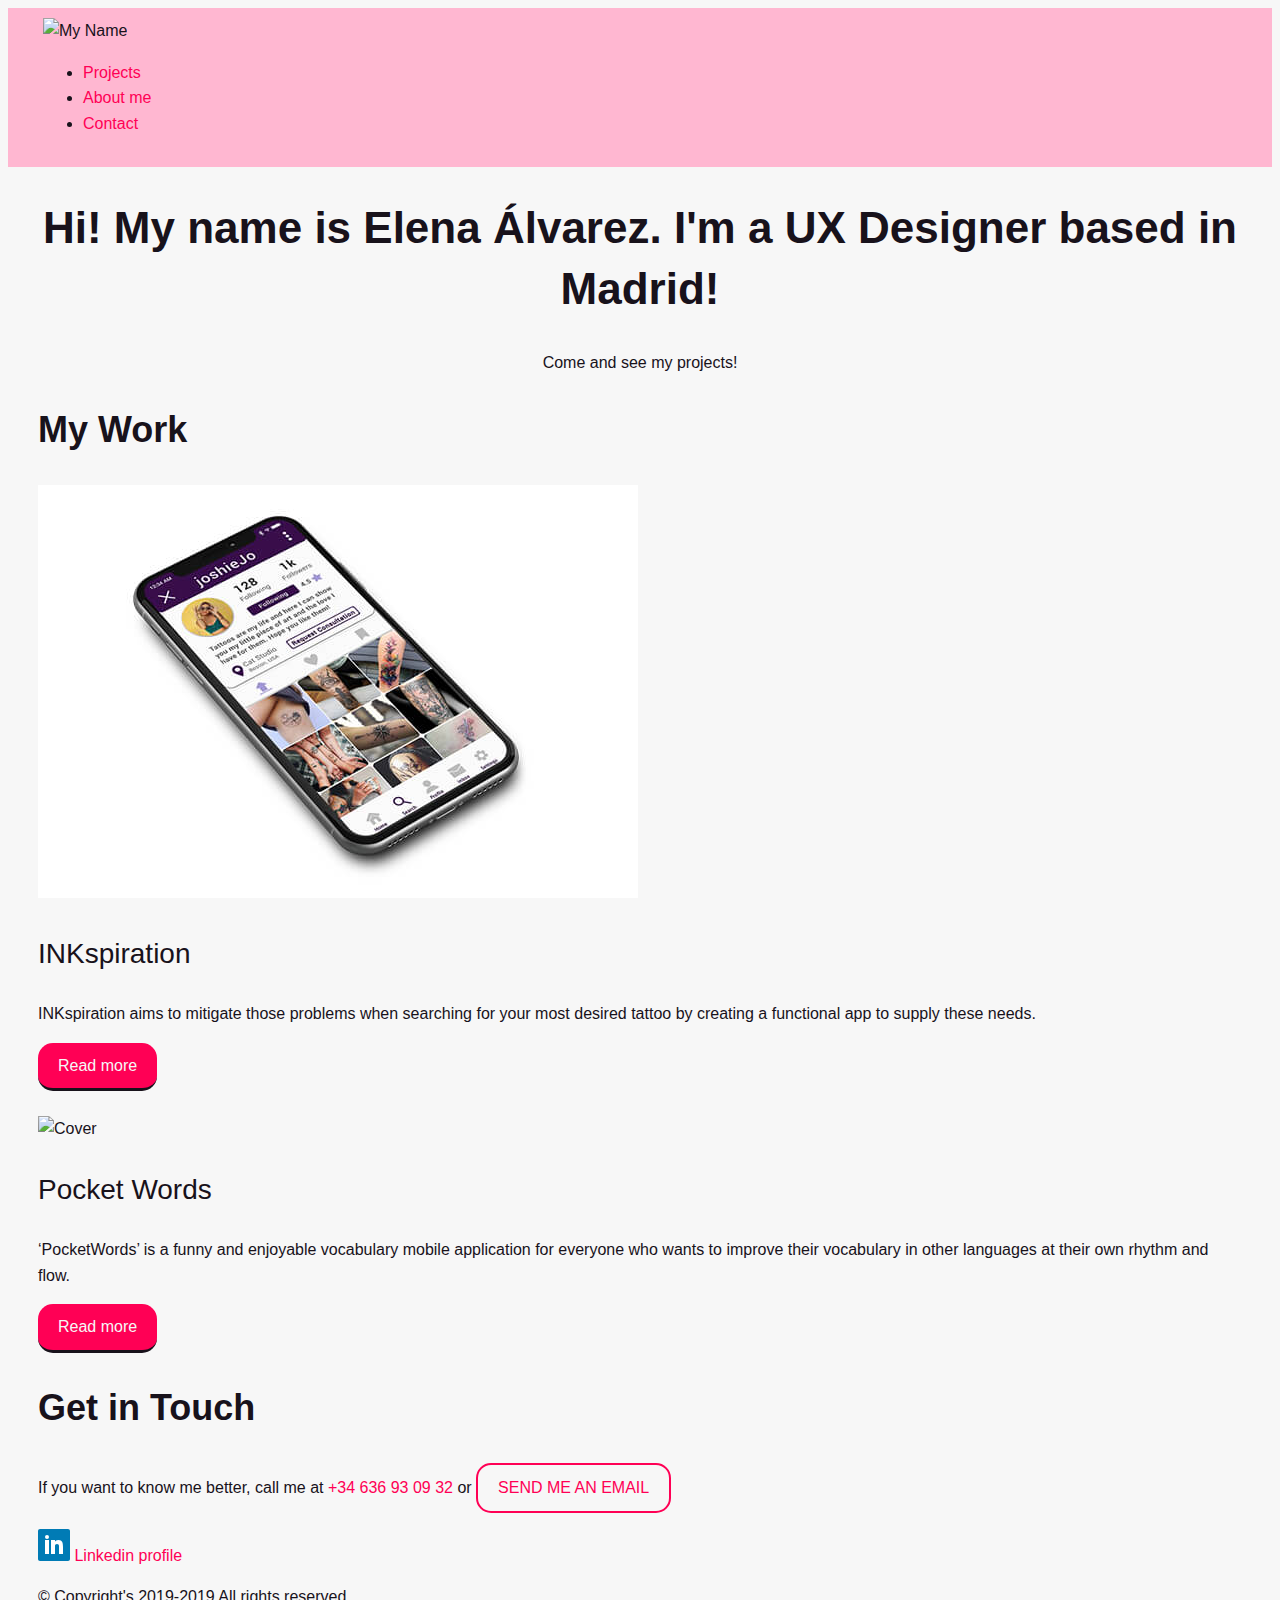
==== index.html @ b7cb5ada "Order fixed" ====
<!DOCTYPE html>
<html lang="en" dir="ltr">

<head>
  <meta charset="utf-8">
  <meta name="viewport" content="width=device-width, initial-scale=1">
  <link rel="stylesheet" href="https://use.fontawesome.com/releases/v5.8.1/css/all.css" integrity="sha384-50oBUHEmvpQ+1lW4y57PTFmhCaXp0ML5d60M1M7uH2+nqUivzIebhndOJK28anvf" crossorigin="anonymous">
  <link rel="stylesheet" type="text/css" href="css/style.css">
  <link rel="stylesheet" type="text/css" href="https://cdnjs.cloudflare.com/ajax/libs/normalize/8.0.0/normalize.min.css">
  <link href="img/fav.png" rel="shortcut icon">
  <title>Elena's Portfolio</title>
</head>

<body>
  <header>
    <div class="container">
      <img src="https://via.placeholder.com/350x65.jpg/8C98FF/FFFFFF?text=My+Logo" alt="My Name">
      <nav>
        <ul>
          <li><a href="index.html">Projects</a></li>
          <li><a href="about.html">About me</a></li>
          <li><a href="#contact">Contact</a></li>
        </ul>
      </nav>
    </div>
  </header>

  <main>
    <div id="hero">
      <div class="container">
        <h1>Hi! My name is Elena Álvarez. <span>I'm a UX Designer based in Madrid!</span></h1>
        <p>
          Come and see my projects!
        </p>
      </div>
    </div>

    <div id="work">
      <div class="container">
        <h2>My Work</h2>

        <div class="row">
          <div>
            <!--column 1-->
            <img src="img/INKspiration/Profile@1.jpg" alt="Cover">
          </div>
          <div>
            <!--column 2 info-->
            <h3>INKspiration</h3><!-- heading for the project -->
            <p>
              <!-- open paragraph -->
              INKspiration aims to mitigate those problems when searching for your most desired tattoo by creating a functional app to supply these needs.
            </p><!-- end paragraph -->
            <a href="INKspiration.html" class="button">Read more</a>
          </div>
        </div>

        <div class="row">
          <div>
            <!--column 1-->
            <img src="img/PocketWords/Downloads@1.jpg" alt="Cover">
          </div>
          <div>
            <!--column 2 info-->
            <h3>Pocket Words</h3><!-- heading for the project -->
            <p>
              <!-- open paragraph -->
              ‘PocketWords’ is a funny and enjoyable vocabulary mobile application for everyone who wants to improve their vocabulary in other languages at their own rhythm and flow.
            </p><!-- end paragraph -->
            <a href="" class="button">Read more</a>
          </div>
        </div>

      </div>
    </div>

  </main>

  <footer id="contact">
    <div class="container">
      <h2>Get in Touch</h2>
      <p>
        If you want to know me better, call me at <a href="tel:+34636930932">+34 636 93 09 32</a> or <a href="elena.alvarez.gelaz@gmail.com" class="button contact">Send me an email</a>
      </p>
      <div>
        <svg enable-background="new 0 0 32 32" height="32px" id="Layer_1" version="1.0" viewBox="0 0 32 32" width="32px" xml:space="preserve" xmlns="http://www.w3.org/2000/svg" xmlns:xlink="http://www.w3.org/1999/xlink">
          <g>
            <path d="M32,30c0,1.104-0.896,2-2,2H2c-1.104,0-2-0.896-2-2V2c0-1.104,0.896-2,2-2h28c1.104,0,2,0.896,2,2V30z" fill="#007BB5" />
            <g>
              <rect fill="#FFFFFF" height="14" width="4" x="7" y="11" />
              <path d="M20.499,11c-2.791,0-3.271,1.018-3.499,2v-2h-4v14h4v-8c0-1.297,0.703-2,2-2c1.266,0,2,0.688,2,2v8h4v-7    C25,14,24.479,11,20.499,11z" fill="#FFFFFF" />
              <circle cx="9" cy="8" fill="#FFFFFF" r="2" />
            </g>
        </svg>
        <a href="https://www.linkedin.com/in/elena-gelaz/" target="_blank"></i> Linkedin profile</a>
      </div>
      <p>
        © Copyright's 2019-2019 <span>All rights reserved.</span>
      </p>
    </div>
  </footer>

</body>

</html>
---- css/style.css ----
/*
Colors used:
Primary Color: #ff0055;
*/

header {
  background-color: #ffb7d1;
  padding: 10px 5px 15px 5px;
  margin: 0 auto;
  position: relative;
}

* {
  box-sizing: border-box;
}

.container {
  padding: 0 30px;
}

.row {
  margin: 25px 0; /* 25px top and bottom, 0 left and right */
}

#hero h1 {
  text-align: center; /* Centers text */
}

#hero p {
  text-align: center; /* Centers text */
}

body {
  background-color: #f7f7f7;
  font-family: 'Montserrat', sans-serif;
  font-size: 16px;
  font-weight: 400;
  line-height: 1.6;
  color: #18121b;
}

h1, h2, h3, h4 {
  line-height: 1.4;
}

h1 {
  font-weight: bold;
  font-size: 2.75em;
  font-weight: 700;
}

h2 {
  font-weight: bold;
  font-size: 2.25em;
  font-weight: 700;
}

h3 {
  font-weight: bold;
  font-size: 1.75em;
  font-weight: 400;
}

h4 {
  font-size: 1.35em;
  font-weight: 400;
}

img {
  max-width: 100%;
  height: auto;
}

a {
  color: #ff0055;
  text-decoration: none; /* No underlining */
}
a:hover, a:focus {
  color: #990033;
  text-decoration: underline; /* Underlining when hovering over a link */
}
a:visited { /* visited link */
  color: #4d0019;
}
a:active { /* selected link */
  color: #ff0055;
}

.button {
  display: inline-block; /* since the <a> tag is inline by default, we need to change this to inline-block, but more on this in the next exercise */
  background-color: #ff0055;
  color: #f7f7f7 !important; /* needed to override the default link color */
  font-weight: 400 ;
  padding: 10px;
  padding-left: 20px;
  padding-right: 20px;
  border-radius: 15px;
  border-bottom: 3px solid #18121b; /* width of the border, type, color */
  transition: 0.2s opacity;
}
.button:hover {
  opacity: 0.8; /* Reduces the opacity of the button to 80% */
  text-decoration: none;
}

.button.contact {
  background-color: transparent;
  color: #ff0055 !important;
  text-transform: uppercase;
  border: 2px solid #ff0055;
}
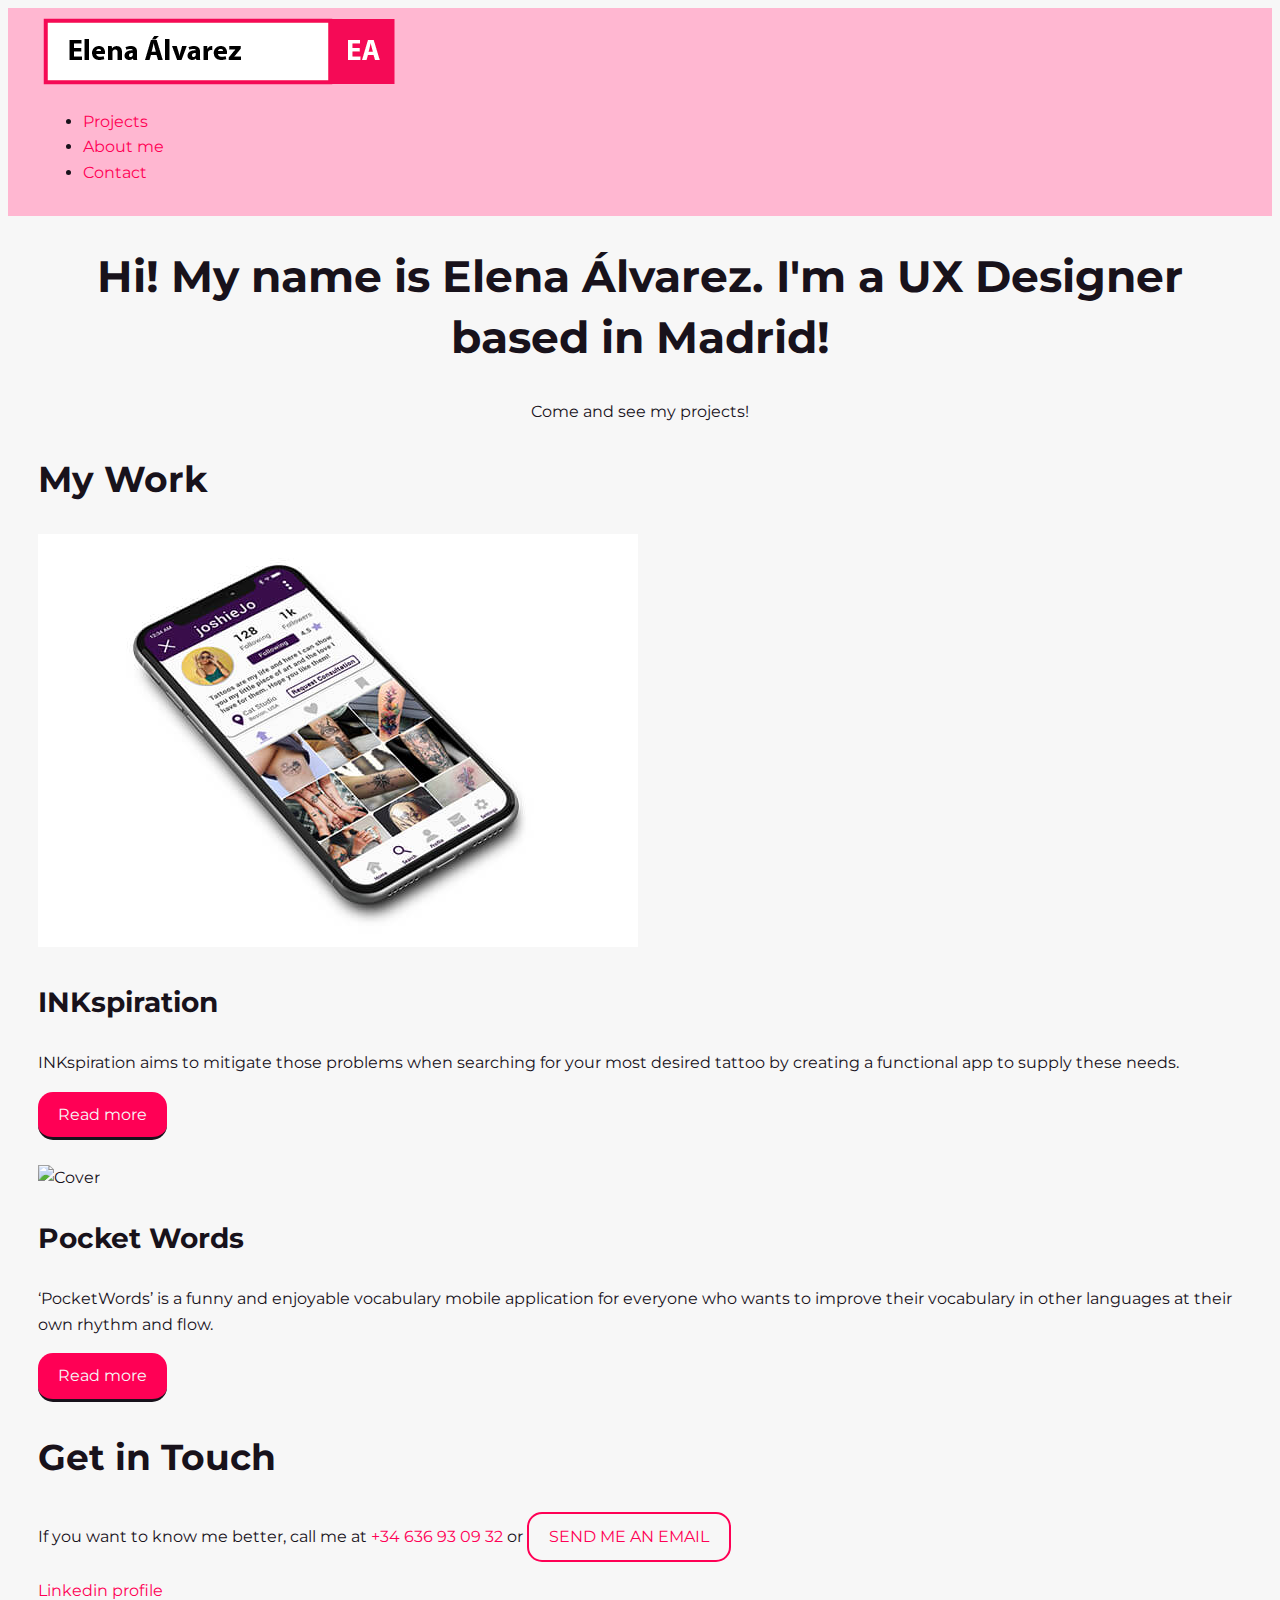
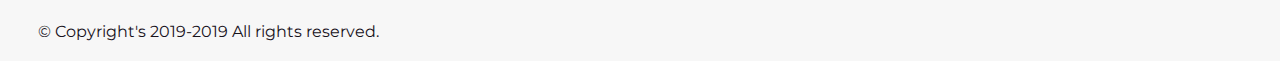
==== commit 79bd6aa4: "Mistakes corrected" ====
--- a/index.html
+++ b/index.html
@@ -8,13 +8,14 @@
   <link rel="stylesheet" type="text/css" href="css/style.css">
   <link rel="stylesheet" type="text/css" href="https://cdnjs.cloudflare.com/ajax/libs/normalize/8.0.0/normalize.min.css">
   <link href="img/fav.png" rel="shortcut icon">
+  <link href="https://fonts.googleapis.com/css?family=Montserrat&display=swap" rel="stylesheet">
   <title>Elena's Portfolio</title>
 </head>
 
 <body>
   <header>
     <div class="container">
-      <img src="https://via.placeholder.com/350x65.jpg/8C98FF/FFFFFF?text=My+Logo" alt="My Name">
+      <img src="img/logo.png" alt="My Name">
       <nav>
         <ul>
           <li><a href="index.html">Projects</a></li>
@@ -83,16 +84,7 @@
         If you want to know me better, call me at <a href="tel:+34636930932">+34 636 93 09 32</a> or <a href="elena.alvarez.gelaz@gmail.com" class="button contact">Send me an email</a>
       </p>
       <div>
-        <svg enable-background="new 0 0 32 32" height="32px" id="Layer_1" version="1.0" viewBox="0 0 32 32" width="32px" xml:space="preserve" xmlns="http://www.w3.org/2000/svg" xmlns:xlink="http://www.w3.org/1999/xlink">
-          <g>
-            <path d="M32,30c0,1.104-0.896,2-2,2H2c-1.104,0-2-0.896-2-2V2c0-1.104,0.896-2,2-2h28c1.104,0,2,0.896,2,2V30z" fill="#007BB5" />
-            <g>
-              <rect fill="#FFFFFF" height="14" width="4" x="7" y="11" />
-              <path d="M20.499,11c-2.791,0-3.271,1.018-3.499,2v-2h-4v14h4v-8c0-1.297,0.703-2,2-2c1.266,0,2,0.688,2,2v8h4v-7    C25,14,24.479,11,20.499,11z" fill="#FFFFFF" />
-              <circle cx="9" cy="8" fill="#FFFFFF" r="2" />
-            </g>
-        </svg>
-        <a href="https://www.linkedin.com/in/elena-gelaz/" target="_blank"></i> Linkedin profile</a>
+        <a href="https://www.linkedin.com/in/elena-gelaz/"><i class="fab fa-linkedin"></i> Linkedin profile</a>
       </div>
       <p>
         © Copyright's 2019-2019 <span>All rights reserved.</span>
--- a/css/style.css
+++ b/css/style.css
@@ -2,32 +2,16 @@
 Colors used:
 Primary Color: #ff0055;
 */
+
+* {
+  box-sizing: border-box;
+}
 
 header {
   background-color: #ffb7d1;
   padding: 10px 5px 15px 5px;
   margin: 0 auto;
   position: relative;
-}
-
-* {
-  box-sizing: border-box;
-}
-
-.container {
-  padding: 0 30px;
-}
-
-.row {
-  margin: 25px 0; /* 25px top and bottom, 0 left and right */
-}
-
-#hero h1 {
-  text-align: center; /* Centers text */
-}
-
-#hero p {
-  text-align: center; /* Centers text */
 }
 
 body {
@@ -58,42 +42,32 @@
 h3 {
   font-weight: bold;
   font-size: 1.75em;
-  font-weight: 400;
 }
 
 h4 {
   font-size: 1.35em;
-  font-weight: 400;
-}
-
-img {
-  max-width: 100%;
-  height: auto;
 }
 
 a {
   color: #ff0055;
   text-decoration: none; /* No underlining */
 }
+a:visited { /* visited link */
+  color: #ff0055;
+}
 a:hover, a:focus {
   color: #990033;
   text-decoration: underline; /* Underlining when hovering over a link */
 }
-a:visited { /* visited link */
-  color: #4d0019;
-}
 a:active { /* selected link */
-  color: #ff0055;
+  color: #990033;
 }
 
 .button {
   display: inline-block; /* since the <a> tag is inline by default, we need to change this to inline-block, but more on this in the next exercise */
   background-color: #ff0055;
   color: #f7f7f7 !important; /* needed to override the default link color */
-  font-weight: 400 ;
-  padding: 10px;
-  padding-left: 20px;
-  padding-right: 20px;
+  padding: 10px 20px;
   border-radius: 15px;
   border-bottom: 3px solid #18121b; /* width of the border, type, color */
   transition: 0.2s opacity;
@@ -109,3 +83,19 @@
   text-transform: uppercase;
   border: 2px solid #ff0055;
 }
+
+img {
+  height: auto;
+}
+
+.container {
+  padding: 0 30px;
+}
+
+.row {
+  margin: 25px 0; /* 25px top and bottom, 0 left and right */
+}
+
+#hero {
+  text-align: center;
+}
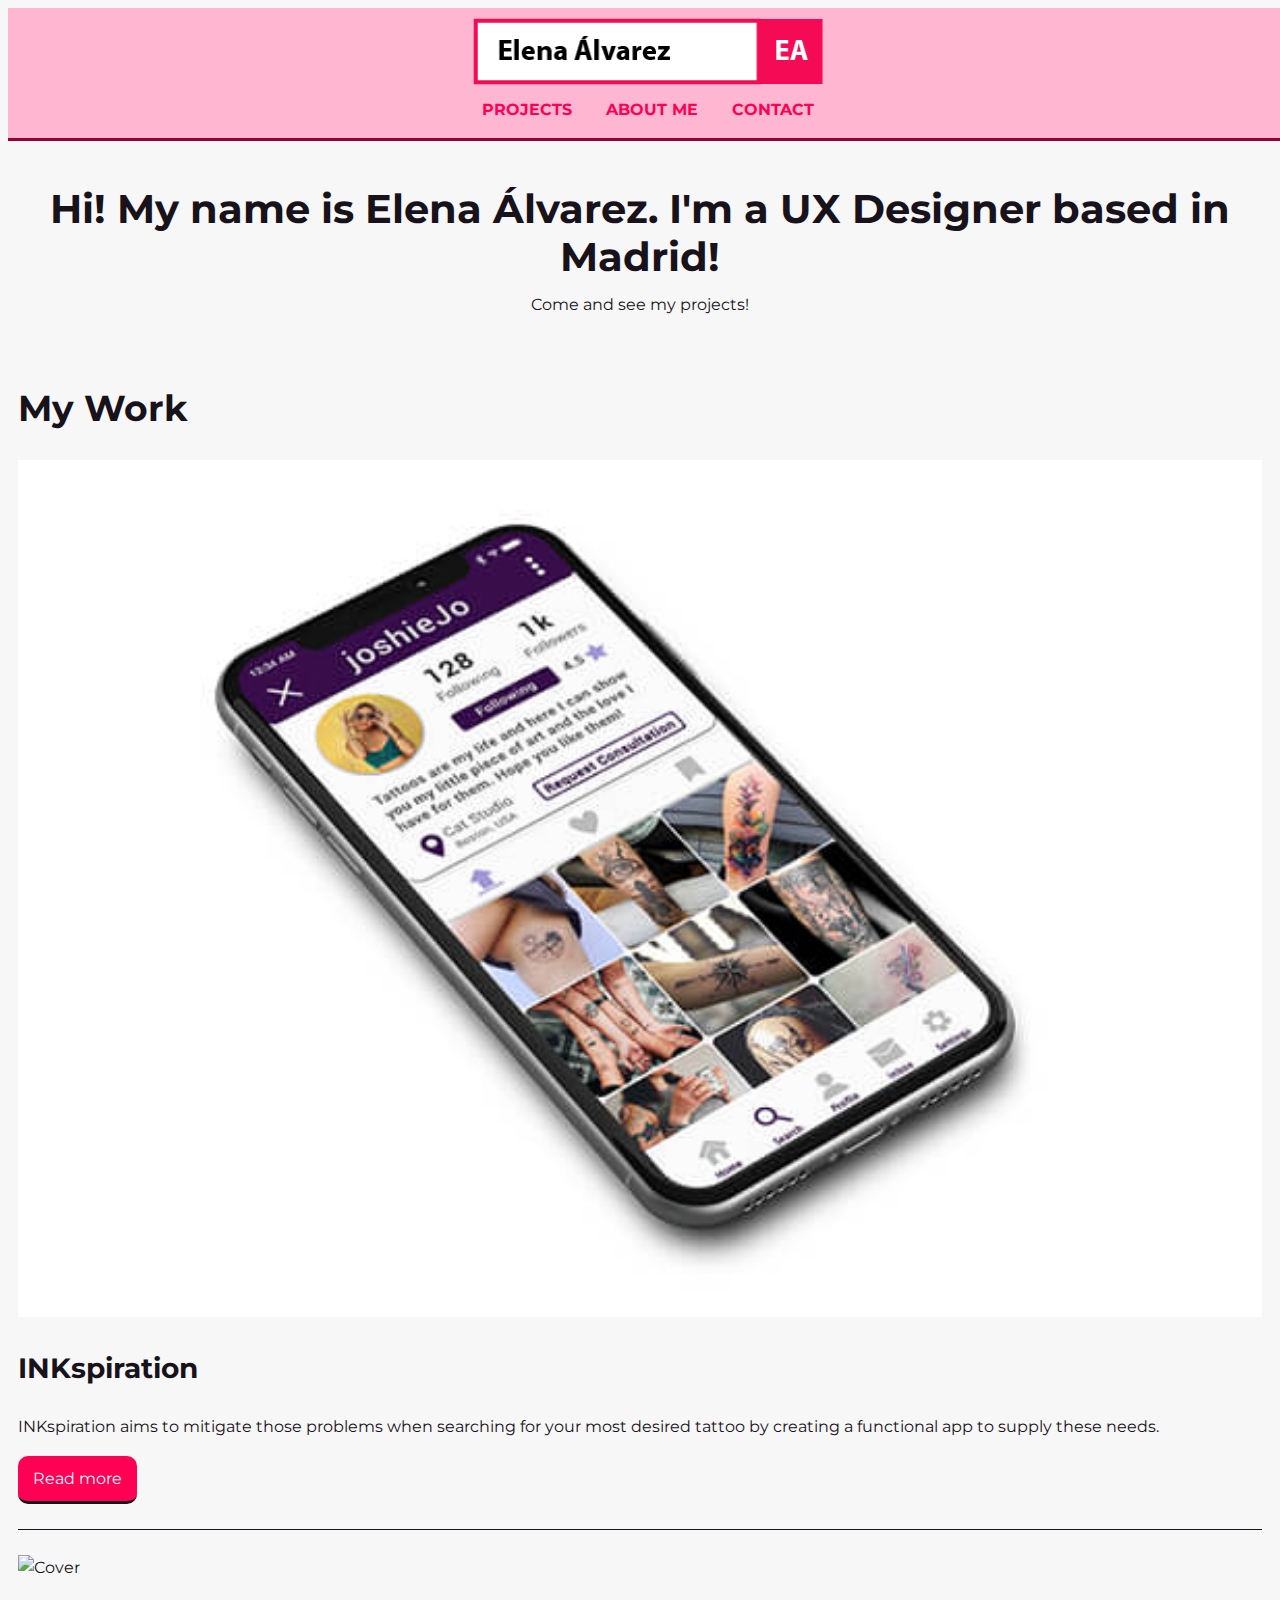
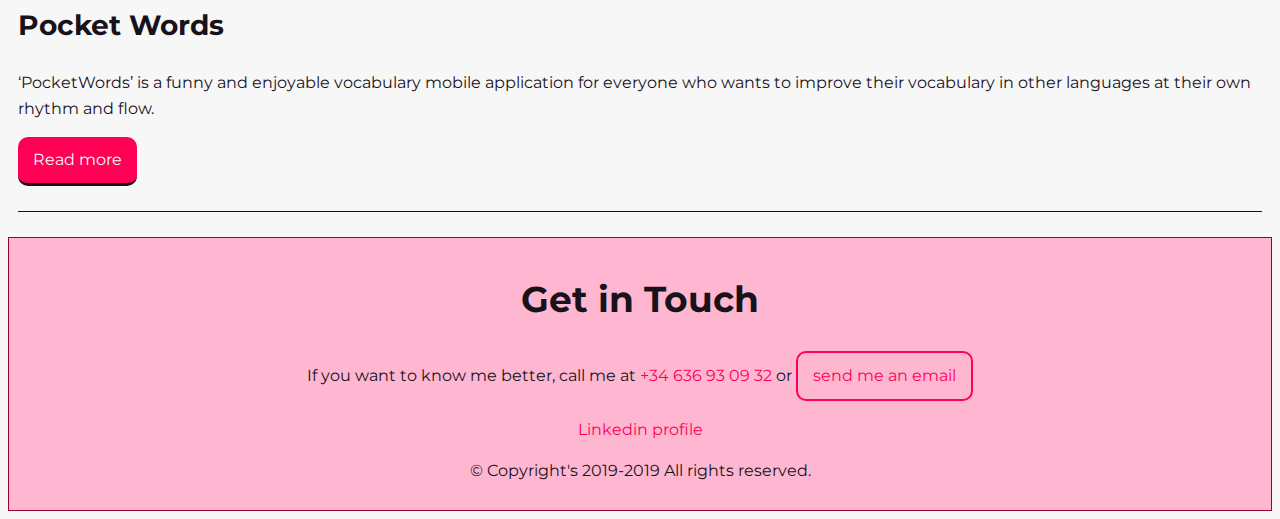
==== commit 7ca9927a: "Improvement and new css implementation" ====
--- a/index.html
+++ b/index.html
@@ -4,20 +4,20 @@
 <head>
   <meta charset="utf-8">
   <meta name="viewport" content="width=device-width, initial-scale=1">
+  <link rel="stylesheet" type="text/css" href="https://cdnjs.cloudflare.com/ajax/libs/normalize/8.0.0/normalize.min.css">
   <link rel="stylesheet" href="https://use.fontawesome.com/releases/v5.8.1/css/all.css" integrity="sha384-50oBUHEmvpQ+1lW4y57PTFmhCaXp0ML5d60M1M7uH2+nqUivzIebhndOJK28anvf" crossorigin="anonymous">
   <link rel="stylesheet" type="text/css" href="css/style.css">
-  <link rel="stylesheet" type="text/css" href="https://cdnjs.cloudflare.com/ajax/libs/normalize/8.0.0/normalize.min.css">
+  <link href="https://fonts.googleapis.com/css?family=Montserrat&display=swap:400,600,700" rel="stylesheet">
   <link href="img/fav.png" rel="shortcut icon">
-  <link href="https://fonts.googleapis.com/css?family=Montserrat&display=swap" rel="stylesheet">
   <title>Elena's Portfolio</title>
 </head>
 
 <body>
   <header>
     <div class="container">
-      <img src="img/logo.png" alt="My Name">
+      <img src="img/logo.png" alt="ElenaAlvarez" class="logo">
       <nav>
-        <ul>
+        <ul class="Navigation">
           <li><a href="index.html">Projects</a></li>
           <li><a href="about.html">About me</a></li>
           <li><a href="#contact">Contact</a></li>
@@ -29,7 +29,9 @@
   <main>
     <div id="hero">
       <div class="container">
-        <h1>Hi! My name is Elena Álvarez. <span>I'm a UX Designer based in Madrid!</span></h1>
+        <h1>Hi! My name is Elena Álvarez.
+          <span>I'm a UX Designer based in Madrid!</span>
+        </h1>
         <p>
           Come and see my projects!
         </p>
--- a/css/style.css
+++ b/css/style.css
@@ -3,15 +3,17 @@
 Primary Color: #ff0055;
 */
 
+header {
+  background-color: #ffb7d1;
+  width: 100%;
+  text-align: center;
+  padding: 10px 0px;
+  border-bottom: 3px solid #990033;
+  position: fixed;
+}
+
 * {
   box-sizing: border-box;
-}
-
-header {
-  background-color: #ffb7d1;
-  padding: 10px 5px 15px 5px;
-  margin: 0 auto;
-  position: relative;
 }
 
 body {
@@ -21,15 +23,28 @@
   font-weight: 400;
   line-height: 1.6;
   color: #18121b;
+  display: inline-block;
+}
+
+footer {
+  background-color: #ffb7d1;
+  text-align: center;
+  padding: 10px 50px;
+  border: 1px solid #990033;
+  position: static;
+}
+
+main {
+  padding-top: 150px;
 }
 
 h1, h2, h3, h4 {
-  line-height: 1.4;
+  line-height: 1.2;
 }
 
 h1 {
   font-weight: bold;
-  font-size: 2.75em;
+  font-size: 2.50em;
   font-weight: 700;
 }
 
@@ -67,8 +82,8 @@
   display: inline-block; /* since the <a> tag is inline by default, we need to change this to inline-block, but more on this in the next exercise */
   background-color: #ff0055;
   color: #f7f7f7 !important; /* needed to override the default link color */
-  padding: 10px 20px;
-  border-radius: 15px;
+  padding: 10px 15px;
+  border-radius: 10px;
   border-bottom: 3px solid #18121b; /* width of the border, type, color */
   transition: 0.2s opacity;
 }
@@ -80,22 +95,60 @@
 .button.contact {
   background-color: transparent;
   color: #ff0055 !important;
-  text-transform: uppercase;
+  text-transform: lowercase;
   border: 2px solid #ff0055;
 }
 
 img {
-  height: auto;
+  height: 100%;
+  width: 100%;
+  float: left, right;
 }
 
 .container {
-  padding: 0 30px;
+  padding: 0 10px;
+  /*max-width: 1200px;*/
 }
 
 .row {
   margin: 25px 0; /* 25px top and bottom, 0 left and right */
 }
 
+.logo {
+  max-width: 350px;
+}
+
+nav > ul {
+  list-style-type: none;
+  padding: 0;
+  margin: 5px;
+}
+
+nav > ul > li {
+  display: inline-block;
+}
+
+nav > ul > li > a {
+  padding: 0 15px;
+  text-transform: uppercase;
+  text-align: center;
+  font-weight: 700;
+}
+
 #hero {
+  margin-bottom: 70px;
   text-align: center;
 }
+
+#hero h1 {
+  margin-bottom: -5px;
+}
+
+#work .row {
+  padding-bottom: 25px;
+  border-bottom: 1px
+  solid #18121b; }
+
+#project h2 {
+  text-align: center;
+}
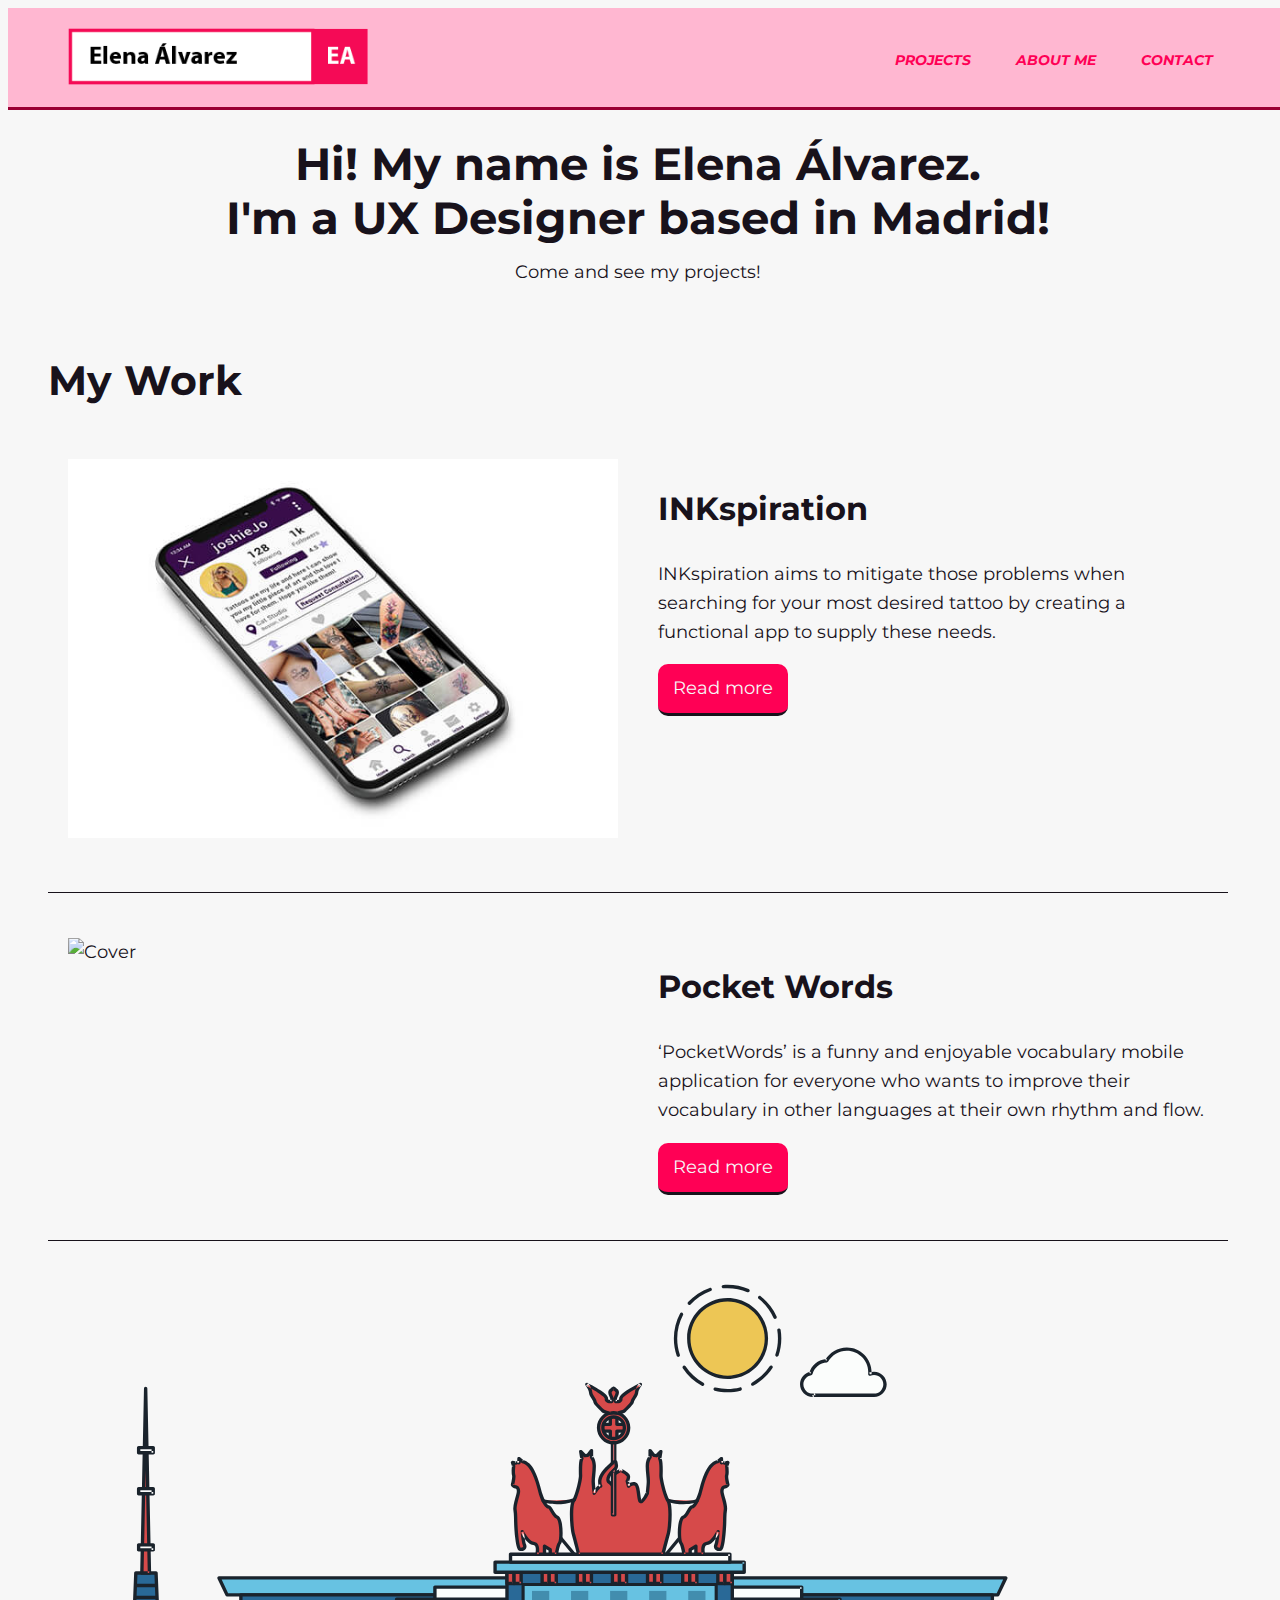
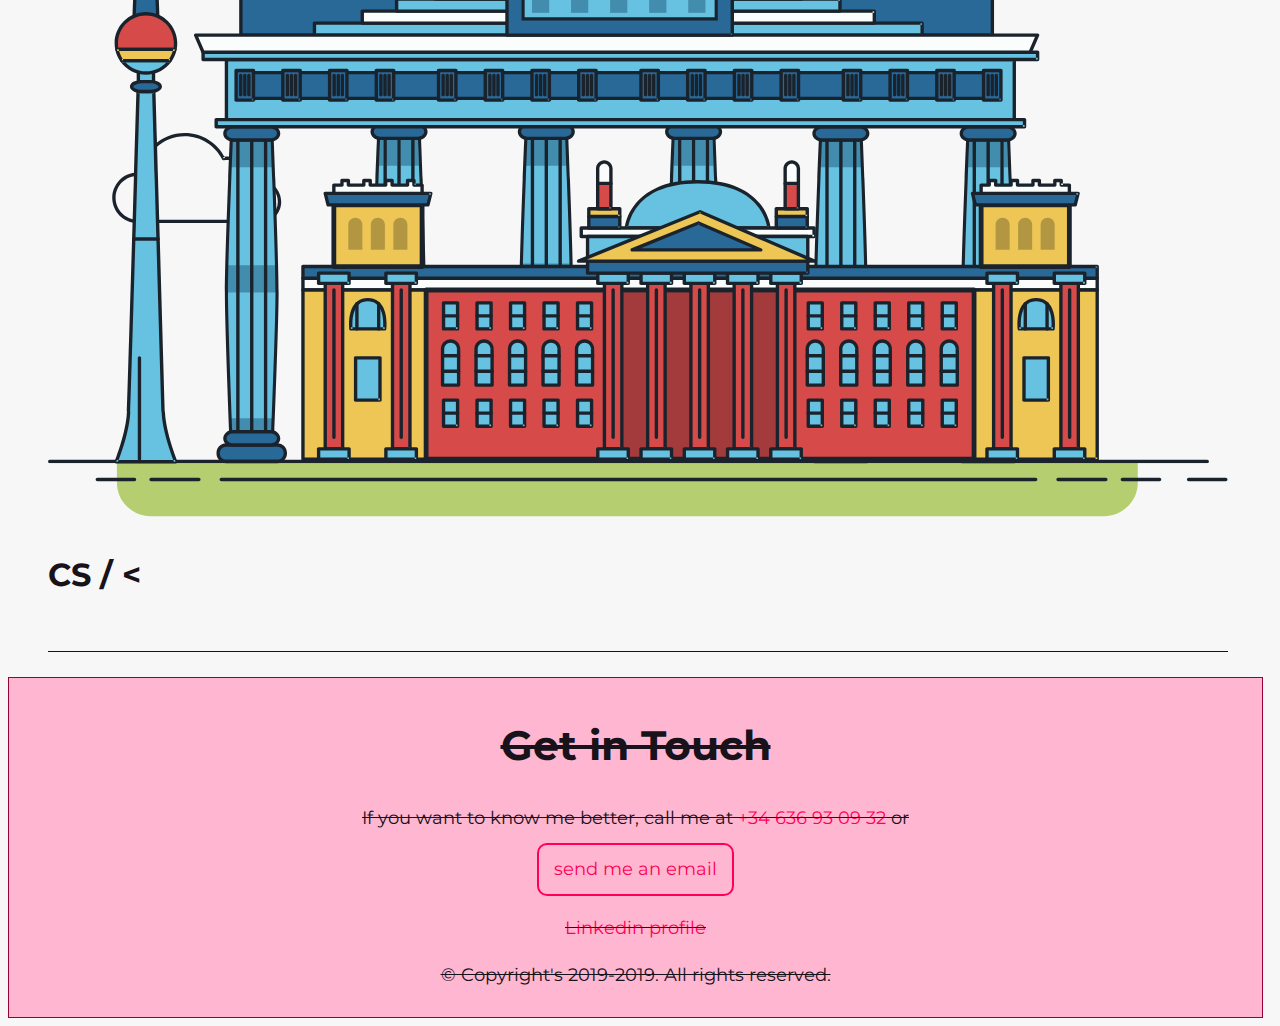
==== commit ab71100e: "Css advanced" ====
--- a/index.html
+++ b/index.html
@@ -15,7 +15,8 @@
 <body>
   <header>
     <div class="container">
-      <img src="img/logo.png" alt="ElenaAlvarez" class="logo">
+      <!--<img src="img/logo.png" alt="ElenaAlvarez" class="logo">-->
+      <a href="index.html"><img src="img/logo.png" alt="ElenaAlvarez" class="logo"></a>
       <nav>
         <ul class="Navigation">
           <li><a href="index.html">Projects</a></li>
@@ -43,11 +44,11 @@
         <h2>My Work</h2>
 
         <div class="row">
-          <div>
+          <div class="column col-md-6 col-lg-7">
             <!--column 1-->
             <img src="img/INKspiration/Profile@1.jpg" alt="Cover">
           </div>
-          <div>
+          <div class="column col-md-6 col-lg-5">
             <!--column 2 info-->
             <h3>INKspiration</h3><!-- heading for the project -->
             <p>
@@ -59,11 +60,11 @@
         </div>
 
         <div class="row">
-          <div>
+          <div class="column col-md-6 col-lg-7">
             <!--column 1-->
             <img src="img/PocketWords/Downloads@1.jpg" alt="Cover">
           </div>
-          <div>
+          <div class="column col-md-6 col-lg-5">
             <!--column 2 info-->
             <h3>Pocket Words</h3><!-- heading for the project -->
             <p>
@@ -74,6 +75,957 @@
           </div>
         </div>
 
+        <!--CSS Animation-->
+        <div class="row">
+          <div>
+            <!--column 3-->
+            <picture>
+              <svg xmlns="http://www.w3.org/2000/svg" class="berlin-illustration" viewBox="0 0 700 505" xmlns:xlink="http://www.w3.org/1999/xlink">
+                <defs>
+                  <polygon id="a" points=".06 231.917 .06 .929 688.717 .929 688.717 231.917" />
+                </defs>
+                <g fill="none" fill-rule="evenodd">
+                  <g transform="translate(0 241)" class="cloud-front">
+                    <path fill="#1A232C"
+                      d="M87.602,29 L87.602,28 C87.326,28.001 87.103,28.024 86.927,28.033 L86.979,29.031 L87.947,28.78 C85.741,20.282 78.041,14.002 68.852,14 C67.858,14 66.904,14.096 65.98,14.231 L66.125,15.22 L67.019,14.772 C62.626,6.015 53.567,0.001 43.102,0 C29.041,0.002 17.524,10.848 16.443,24.632 L17.44,24.71 L17.606,23.724 C16.803,23.589 15.969,23.5 15.102,23.5 C6.817,23.501 0.102,30.215 0.102,38.5 C0.102,46.785 6.817,53.499 15.102,53.5 L87.602,53.5 C94.644,53.499 100.351,47.792 100.352,40.75 C100.351,33.708 94.644,28.001 87.602,28 L87.602,30 C90.573,30 93.254,31.202 95.203,33.149 C97.15,35.097 98.351,37.778 98.352,40.75 C98.351,43.722 97.15,46.403 95.203,48.351 C93.254,50.298 90.573,51.5 87.602,51.5 L15.102,51.5 C11.509,51.5 8.265,50.046 5.909,47.692 C3.555,45.337 2.102,42.093 2.102,38.5 C2.102,34.907 3.555,31.663 5.909,29.308 C8.265,26.954 11.509,25.5 15.102,25.5 C15.831,25.5 16.553,25.575 17.273,25.697 C17.551,25.743 17.832,25.672 18.055,25.499 C18.277,25.325 18.414,25.07 18.436,24.789 C19.436,12.04 30.094,1.998 43.102,2 C52.786,1.999 61.163,7.564 65.231,15.669 C65.425,16.055 65.842,16.272 66.27,16.21 C67.132,16.084 67.988,16 68.852,16 C77.108,15.998 84.027,21.647 86.011,29.283 C86.13,29.741 86.557,30.054 87.031,30.03 C87.27,30.017 87.457,29.999 87.602,30 L87.602,29"
+                      transform="translate(38 36)" />
+                  </g>
+                  <path fill="#B5CE6F"
+                    d="M646.484,484.382 C646.484,489.501 644.531,494.62 640.627,498.525 C636.722,502.43 631.603,504.382 626.484,504.382 L60.873,504.382 C55.754,504.382 50.636,502.43 46.731,498.525 C42.826,494.62 40.873,489.501 40.873,484.382 L40.873,471.917 L646.484,471.917 L646.484,484.382" />
+                  <polyline fill="#67C2E2" points="334.824 185.029 101.449 185.029 106.209 195.08 563.438 195.08 568.2 185.029 334.824 185.029" />
+                  <path fill="#1A232C"
+                    d="M334.824,185.029 L334.824,184.029 L101.449,184.029 C101.104,184.029 100.788,184.203 100.604,184.494 C100.42,184.785 100.398,185.146 100.545,185.457 L105.306,195.508 C105.471,195.856 105.824,196.079 106.209,196.079 L563.438,196.079 C563.824,196.079 564.177,195.856 564.342,195.508 L569.104,185.457 C569.251,185.146 569.229,184.785 569.045,184.494 C568.861,184.203 568.544,184.029 568.2,184.029 L334.824,184.029 L334.824,186.029 L566.62,186.029 L562.806,194.08 L106.842,194.08 L103.029,186.029 L334.824,186.029 L334.824,185.029" />
+                  <polygon fill="#296997" points="114.416 218.974 560.222 218.974 560.222 195.08 114.416 195.08" />
+                  <path fill="#1A232C"
+                    d="M560.222,218.974 L560.222,217.974 L115.416,217.974 L115.416,196.079 L559.222,196.079 L559.222,218.974 L560.222,218.974 L560.222,217.974 L560.222,218.974 L561.222,218.974 L561.222,195.08 C561.222,194.816 561.115,194.559 560.929,194.372 C560.742,194.186 560.485,194.08 560.222,194.08 L114.416,194.08 C114.152,194.08 113.895,194.186 113.708,194.372 C113.522,194.559 113.416,194.816 113.416,195.08 L113.416,218.974 C113.416,219.237 113.522,219.495 113.708,219.681 C113.895,219.867 114.152,219.974 114.416,219.974 L560.222,219.974 C560.485,219.974 560.742,219.867 560.929,219.681 C561.115,219.495 561.222,219.237 561.222,218.974 L560.222,218.974" />
+                  <polygon fill="#67C2E2" points="105.85 269.08 573.225 269.08 573.225 233.398 105.85 233.398" />
+                  <path fill="#1A232C"
+                    d="M573.225,233.398 L573.225,232.398 L105.85,232.398 C105.587,232.398 105.329,232.505 105.143,232.691 C104.957,232.877 104.85,233.134 104.85,233.398 L104.85,269.08 C104.85,269.344 104.957,269.601 105.143,269.788 C105.329,269.974 105.587,270.08 105.85,270.08 L573.225,270.08 C573.488,270.08 573.745,269.974 573.932,269.788 C574.118,269.601 574.225,269.344 574.225,269.08 L574.225,233.398 C574.225,233.134 574.118,232.877 573.932,232.691 C573.745,232.505 573.488,232.398 573.225,232.398 L573.225,233.398 L572.225,233.398 L572.225,268.08 L106.85,268.08 L106.85,234.398 L573.225,234.398 L573.225,233.398 L572.225,233.398 L573.225,233.398" />
+                  <polygon fill="#296997" points="116.751 256.508 562.557 256.508 562.557 241.243 116.751 241.243" />
+                  <path fill="#1A232C"
+                    d="M562.557,256.508 L562.557,255.508 L117.75,255.508 L117.75,242.243 L561.557,242.243 L561.557,256.508 L562.557,256.508 L562.557,255.508 L562.557,256.508 L563.557,256.508 L563.557,241.243 C563.557,240.979 563.45,240.722 563.264,240.535 C563.078,240.349 562.82,240.243 562.557,240.243 L116.75,240.243 C116.487,240.243 116.23,240.349 116.043,240.535 C115.857,240.722 115.751,240.979 115.751,241.243 L115.751,256.508 C115.751,256.771 115.857,257.029 116.043,257.215 C116.23,257.401 116.487,257.508 116.751,257.508 L562.557,257.508 C562.82,257.508 563.077,257.401 563.264,257.215 C563.45,257.029 563.557,256.771 563.557,256.508 L562.557,256.508" />
+                  <polygon fill="#67C2E2" points="158.07 218.974 518.563 218.974 518.563 211.858 158.07 211.858" />
+                  <path fill="#1A232C"
+                    d="M518.563,211.858 L518.563,210.858 L158.07,210.858 C157.807,210.858 157.549,210.964 157.363,211.151 C157.177,211.337 157.07,211.594 157.07,211.858 L157.07,218.974 C157.07,219.237 157.177,219.495 157.363,219.681 C157.549,219.867 157.807,219.974 158.07,219.974 L518.563,219.974 C518.826,219.974 519.083,219.867 519.27,219.681 C519.456,219.495 519.562,219.237 519.562,218.974 L519.562,211.858 C519.562,211.594 519.456,211.337 519.27,211.151 C519.083,210.964 518.826,210.858 518.563,210.858 L518.563,211.858 L517.563,211.858 L517.563,217.974 L159.07,217.974 L159.07,212.858 L518.563,212.858 L518.563,211.858 L517.563,211.858 L518.563,211.858" />
+                  <polygon fill="#FBFDFC" points="186.438 211.858 490.194 211.858 490.194 204.741 186.438 204.741" />
+                  <path fill="#1A232C"
+                    d="M490.194,204.741 L490.194,203.741 L186.438,203.741 C186.175,203.741 185.917,203.848 185.731,204.034 C185.545,204.221 185.438,204.478 185.438,204.741 L185.438,211.858 C185.438,212.121 185.545,212.379 185.731,212.565 C185.917,212.751 186.175,212.858 186.438,212.858 L490.194,212.858 C490.458,212.858 490.715,212.751 490.902,212.565 C491.088,212.379 491.194,212.121 491.194,211.858 L491.194,204.741 C491.194,204.478 491.088,204.221 490.902,204.034 C490.715,203.848 490.458,203.741 490.194,203.741 L490.194,204.741 L489.194,204.741 L489.194,210.858 L187.438,210.858 L187.438,205.741 L490.194,205.741 L490.194,204.741 L489.194,204.741 L490.194,204.741" />
+                  <polygon fill="#67C2E2" points="206.805 204.741 469.828 204.741 469.828 197.624 206.805 197.624" />
+                  <path fill="#1A232C"
+                    d="M469.828,197.624 L469.828,196.624 L206.805,196.624 C206.541,196.624 206.284,196.731 206.098,196.917 C205.911,197.103 205.805,197.361 205.805,197.624 L205.805,204.741 C205.805,205.005 205.911,205.262 206.098,205.449 C206.284,205.635 206.541,205.741 206.805,205.741 L469.828,205.741 C470.091,205.741 470.349,205.635 470.535,205.449 C470.722,205.262 470.828,205.005 470.828,204.741 L470.828,197.624 C470.828,197.361 470.722,197.103 470.535,196.917 C470.349,196.731 470.091,196.624 469.828,196.624 L469.828,197.624 L468.828,197.624 L468.828,203.741 L207.805,203.741 L207.805,198.624 L469.828,198.624 L469.828,197.624 L468.828,197.624 L469.828,197.624" />
+                  <polygon fill="#FBFDFC" points="229.521 197.624 447.111 197.624 447.111 190.509 229.521 190.509" />
+                  <path fill="#1A232C"
+                    d="M447.111,190.509 L447.111,189.509 L229.521,189.509 C229.258,189.509 229,189.616 228.814,189.802 C228.628,189.988 228.521,190.246 228.521,190.509 L228.521,197.624 C228.521,197.888 228.628,198.145 228.814,198.332 C229,198.518 229.258,198.624 229.521,198.624 L447.111,198.624 C447.375,198.624 447.632,198.518 447.818,198.332 C448.005,198.145 448.111,197.888 448.111,197.624 L448.111,190.509 C448.111,190.246 448.005,189.988 447.818,189.802 C447.632,189.616 447.375,189.509 447.111,189.509 L447.111,190.509 L446.111,190.509 L446.111,196.624 L230.521,196.624 L230.521,191.509 L447.111,191.509 L447.111,190.509 L446.111,190.509 L447.111,190.509" />
+                  <path fill="#67C2E2"
+                    d="M135.607,355.447 C135.163,337.766 134.264,313.326 133.648,297.387 C133.274,287.721 133.004,281.18 133.004,281.18 L108.722,281.18 C108.722,281.18 108.452,287.721 108.079,297.387 C107.462,313.326 106.563,337.766 106.119,355.447 C105.953,362.059 105.85,367.732 105.85,371.653 L105.85,371.654 C105.85,386.117 107.243,424.332 108.089,446.189 C108.457,455.706 108.722,462.126 108.722,462.126 L133.004,462.126 C133.004,462.126 133.269,455.706 133.637,446.189 C134.482,424.332 135.876,386.117 135.876,371.654 L135.876,371.653 C135.876,367.732 135.773,362.059 135.607,355.447" />
+                  <path fill="#428DAE"
+                    d="M133.648 297.387L108.079 297.387C108.452 287.721 108.722 281.18 108.722 281.18L133.004 281.18C133.004 281.18 133.274 287.721 133.648 297.387M135.876 371.654L105.85 371.654 105.85 371.653C105.85 367.732 105.953 362.059 106.119 355.447L135.607 355.447C135.773 362.059 135.876 367.732 135.876 371.653L135.876 371.654M133.004 462.126L108.722 462.126C108.722 462.126 108.457 455.706 108.089 446.189L133.637 446.189C133.269 455.706 133.004 462.126 133.004 462.126" />
+                  <path fill="#1A232C"
+                    d="M109.612,461.199 L132.114,461.199 C132.447,453.007 134.949,390.886 134.949,371.653 C134.949,352.42 132.447,290.299 132.114,282.108 L109.612,282.108 C109.279,290.299 106.778,352.42 106.778,371.653 C106.778,390.886 109.279,453.007 109.612,461.199 Z M133.895,463.054 L107.832,463.054 L107.794,462.164 C107.766,461.466 104.922,392.193 104.922,371.653 C104.922,351.114 107.766,281.839 107.794,281.142 L107.832,280.252 L133.895,280.252 L133.931,281.142 C133.96,281.839 136.804,351.114 136.804,371.653 C136.804,392.193 133.96,461.466 133.931,462.164 L133.895,463.054 L133.895,463.054 Z" />
+                  <path fill="#1A232C"
+                    d="M111.638 281.18L111.638 462.126C111.638 462.679 112.086 463.126 112.638 463.126 113.19 463.126 113.638 462.679 113.638 462.126L113.638 281.18C113.638 280.628 113.19 280.18 112.638 280.18 112.086 280.18 111.638 280.628 111.638 281.18M119.863 281.18L119.863 462.126C119.863 462.679 120.311 463.126 120.863 463.126 121.416 463.126 121.863 462.679 121.863 462.126L121.863 281.18C121.863 280.628 121.416 280.18 120.863 280.18 120.311 280.18 119.863 280.628 119.863 281.18M128.088 281.18L128.088 462.126C128.088 462.679 128.536 463.126 129.088 463.126 129.64 463.126 130.088 462.679 130.088 462.126L130.088 281.18C130.088 280.628 129.64 280.18 129.088 280.18 128.536 280.18 128.088 280.628 128.088 281.18" />
+                  <path fill="#296997"
+                    d="M136.79,277.265 C136.79,279.418 134.675,281.18 132.09,281.18 L109.636,281.18 C107.051,281.18 104.936,279.418 104.936,277.265 C104.936,275.111 107.051,273.349 109.636,273.349 L132.09,273.349 C134.675,273.349 136.79,275.111 136.79,277.265" />
+                  <path fill="#1A232C"
+                    d="M136.79,277.265 L135.79,277.265 C135.789,278.005 135.433,278.704 134.769,279.262 C134.109,279.814 133.155,280.181 132.09,280.18 L109.636,280.18 C108.571,280.181 107.617,279.814 106.956,279.262 C106.293,278.704 105.936,278.005 105.936,277.265 C105.936,276.524 106.293,275.825 106.957,275.267 C107.617,274.715 108.571,274.348 109.636,274.349 L132.09,274.349 C133.155,274.348 134.109,274.716 134.769,275.267 C135.433,275.825 135.789,276.524 135.79,277.265 L137.79,277.265 C137.791,275.851 137.09,274.593 136.049,273.731 C135.006,272.863 133.61,272.35 132.09,272.349 L109.636,272.349 C108.116,272.35 106.72,272.863 105.676,273.731 C104.636,274.593 103.935,275.851 103.936,277.265 C103.935,278.678 104.636,279.937 105.677,280.798 C106.72,281.666 108.116,282.179 109.636,282.18 L132.09,282.18 C133.61,282.179 135.006,281.666 136.049,280.798 C137.09,279.937 137.791,278.678 137.79,277.265 L136.79,277.265" />
+                  <path fill="#296997"
+                    d="M140.775,467.217 C140.775,469.803 138.661,471.917 136.076,471.917 L105.65,471.917 C103.065,471.917 100.951,469.803 100.951,467.217 L100.951,466.825 C100.951,464.241 103.065,462.126 105.65,462.126 L136.076,462.126 C138.661,462.126 140.775,464.241 140.775,466.825 L140.775,467.217" />
+                  <path fill="#1A232C"
+                    d="M140.775,467.217 L139.775,467.217 C139.775,468.235 139.361,469.155 138.688,469.83 C138.013,470.503 137.093,470.917 136.076,470.917 L105.65,470.917 C104.633,470.917 103.713,470.504 103.038,469.83 C102.365,469.155 101.951,468.235 101.951,467.217 L101.951,466.825 C101.951,465.808 102.365,464.889 103.038,464.214 C103.713,463.54 104.633,463.127 105.65,463.126 L136.076,463.126 C137.093,463.127 138.013,463.54 138.688,464.214 C139.362,464.889 139.775,465.808 139.775,466.825 L139.775,467.217 L141.775,467.217 L141.775,466.825 C141.772,463.684 139.217,461.13 136.076,461.126 L105.65,461.126 C102.509,461.13 99.955,463.684 99.951,466.825 L99.951,467.217 C99.954,470.36 102.509,472.914 105.65,472.917 L136.076,472.917 C139.217,472.914 141.772,470.36 141.775,467.217 L140.775,467.217" />
+                  <path fill="#296997"
+                    d="M136.79,458.208 C136.79,460.363 134.675,462.126 132.09,462.126 L109.636,462.126 C107.051,462.126 104.936,460.363 104.936,458.208 C104.936,456.057 107.051,454.292 109.636,454.292 L132.09,454.292 C134.675,454.292 136.79,456.057 136.79,458.208" />
+                  <path fill="#1A232C"
+                    d="M136.79,458.208 L135.79,458.208 C135.789,458.949 135.432,459.649 134.769,460.207 C134.108,460.76 133.154,461.128 132.09,461.126 L109.636,461.126 C108.572,461.128 107.617,460.76 106.957,460.207 C106.293,459.649 105.936,458.949 105.936,458.208 C105.936,457.47 106.293,456.77 106.957,456.212 C107.617,455.659 108.572,455.291 109.636,455.292 L132.09,455.292 C133.154,455.291 134.108,455.659 134.769,456.212 C135.433,456.77 135.789,457.47 135.79,458.208 L137.79,458.208 C137.791,456.796 137.09,455.538 136.05,454.675 C135.006,453.808 133.61,453.294 132.09,453.292 L109.636,453.292 C108.115,453.294 106.719,453.808 105.676,454.675 C104.636,455.538 103.935,456.796 103.936,458.208 C103.935,459.622 104.636,460.881 105.676,461.743 C106.72,462.611 108.116,463.125 109.636,463.126 L132.09,463.126 C133.61,463.125 135.006,462.611 136.05,461.743 C137.09,460.881 137.791,459.622 137.79,458.208 L136.79,458.208" />
+                  <path fill="#67C2E2"
+                    d="M572.471,355.447 C572.025,337.766 571.126,313.326 570.51,297.387 C570.137,287.721 569.867,281.18 569.867,281.18 L545.585,281.18 C545.585,281.18 545.315,287.721 544.942,297.387 C544.326,313.326 543.427,337.766 542.981,355.447 C542.815,362.059 542.713,367.732 542.713,371.653 L542.713,371.654 C542.713,386.117 544.107,424.332 544.952,446.189 C545.32,455.706 545.585,462.126 545.585,462.126 L569.867,462.126 C569.867,462.126 570.132,455.706 570.499,446.189 C571.346,424.332 572.739,386.117 572.739,371.654 L572.739,371.653 C572.739,367.732 572.637,362.059 572.471,355.447" />
+                  <path fill="#428DAE"
+                    d="M569.582 297.387L566.951 297.387 566.951 282.108 568.977 282.108C569.063 284.206 569.29 289.841 569.582 297.387M564.951 297.387L545.871 297.387C546.162 289.841 546.39 284.206 546.476 282.108L564.951 282.108 564.951 297.387M571.8 369.187L566.951 369.187 566.951 356.265 571.562 356.265C571.685 361.272 571.771 365.701 571.8 369.187M564.951 369.187L543.653 369.187C543.684 365.512 543.777 360.79 543.912 355.447L553.551 355.447 553.551 356.265 564.951 356.265 564.951 369.187" />
+                  <path fill="#1A232C"
+                    d="M546.476,461.199 L568.977,461.199 C569.31,453.007 571.812,390.886 571.812,371.653 C571.812,352.42 569.31,290.299 568.977,282.108 L546.476,282.108 C546.142,290.299 543.642,352.42 543.642,371.653 C543.642,390.886 546.142,453.007 546.476,461.199 M570.758,463.054 L544.694,463.054 L544.658,462.164 C544.629,461.466 541.785,392.193 541.785,371.653 C541.785,351.114 544.629,281.839 544.658,281.142 L544.694,280.252 L570.758,280.252 L570.795,281.142 C570.823,281.839 573.667,351.114 573.667,371.653 C573.667,392.193 570.823,461.466 570.795,462.164 L570.758,463.054" />
+                  <path fill="#1A232C"
+                    d="M548.501 281.18L548.501 462.126C548.501 462.679 548.949 463.126 549.501 463.126 550.053 463.126 550.501 462.679 550.501 462.126L550.501 281.18C550.501 280.628 550.053 280.18 549.501 280.18 548.949 280.18 548.501 280.628 548.501 281.18M556.727 281.18L556.727 462.126C556.727 462.679 557.174 463.126 557.727 463.126 558.279 463.126 558.727 462.679 558.727 462.126L558.727 281.18C558.727 280.628 558.279 280.18 557.727 280.18 557.174 280.18 556.727 280.628 556.727 281.18M564.951 281.18L564.951 462.126C564.951 462.679 565.399 463.126 565.951 463.126 566.503 463.126 566.951 462.679 566.951 462.126L566.951 281.18C566.951 280.628 566.503 280.18 565.951 280.18 565.399 280.18 564.951 280.628 564.951 281.18" />
+                  <path fill="#296997"
+                    d="M573.653,277.265 C573.653,279.418 571.537,281.18 568.953,281.18 L546.499,281.18 C543.915,281.18 541.799,279.418 541.799,277.265 C541.799,275.111 543.915,273.349 546.499,273.349 L568.953,273.349 C571.537,273.349 573.653,275.111 573.653,277.265" />
+                  <path fill="#1A232C"
+                    d="M573.653,277.265 L572.653,277.265 C572.653,278.005 572.296,278.704 571.632,279.262 C570.972,279.814 570.017,280.181 568.953,280.18 L546.499,280.18 C545.435,280.181 544.48,279.814 543.82,279.262 C543.156,278.704 542.8,278.005 542.799,277.265 C542.8,276.525 543.156,275.825 543.82,275.267 C544.481,274.715 545.435,274.348 546.499,274.349 L568.953,274.349 C570.017,274.348 570.972,274.715 571.632,275.267 C572.296,275.825 572.653,276.525 572.653,277.265 L574.653,277.265 C574.654,275.851 573.953,274.593 572.912,273.731 C571.869,272.863 570.473,272.35 568.953,272.349 L546.499,272.349 C544.979,272.35 543.583,272.863 542.54,273.731 C541.499,274.593 540.798,275.851 540.799,277.265 C540.798,278.679 541.499,279.937 542.54,280.798 C543.583,281.666 544.979,282.179 546.499,282.18 L568.953,282.18 C570.473,282.179 571.869,281.666 572.912,280.798 C573.953,279.937 574.654,278.679 574.653,277.265 L573.653,277.265" />
+                  <path fill="#296997"
+                    d="M577.639,467.217 C577.639,469.803 575.524,471.917 572.938,471.917 L542.514,471.917 C539.929,471.917 537.813,469.803 537.813,467.217 L537.813,466.825 C537.813,464.241 539.929,462.126 542.514,462.126 L572.938,462.126 C575.524,462.126 577.639,464.241 577.639,466.825 L577.639,467.217" />
+                  <path fill="#1A232C"
+                    d="M577.639,467.217 L576.639,467.217 C576.638,468.235 576.225,469.155 575.551,469.83 C574.876,470.503 573.956,470.917 572.938,470.917 L542.514,470.917 C541.497,470.917 540.576,470.503 539.901,469.83 C539.227,469.155 538.814,468.234 538.813,467.217 L538.813,466.825 C538.814,465.808 539.227,464.889 539.901,464.214 C540.576,463.54 541.497,463.127 542.514,463.126 L572.938,463.126 C573.956,463.127 574.876,463.54 575.551,464.214 C576.225,464.888 576.638,465.808 576.639,466.825 L576.639,467.217 L578.639,467.217 L578.639,466.825 C578.635,463.684 576.081,461.13 572.938,461.126 L542.514,461.126 C539.372,461.13 536.817,463.684 536.813,466.825 L536.813,467.217 C536.817,470.36 539.372,472.914 542.514,472.917 L572.938,472.917 C576.081,472.914 578.635,470.359 578.639,467.217 L577.639,467.217" />
+                  <path fill="#296997"
+                    d="M573.653,458.208 C573.653,460.363 571.537,462.126 568.953,462.126 L546.499,462.126 C543.915,462.126 541.799,460.363 541.799,458.208 C541.799,456.057 543.915,454.292 546.499,454.292 L568.953,454.292 C571.537,454.292 573.653,456.057 573.653,458.208" />
+                  <path fill="#1A232C"
+                    d="M573.653,458.208 L572.653,458.208 C572.653,458.949 572.296,459.649 571.632,460.207 C570.971,460.76 570.017,461.128 568.953,461.126 L546.499,461.126 C545.435,461.128 544.481,460.76 543.82,460.207 C543.157,459.649 542.799,458.949 542.799,458.208 C542.799,457.47 543.156,456.77 543.82,456.212 C544.481,455.659 545.435,455.291 546.499,455.292 L568.953,455.292 C570.017,455.291 570.971,455.659 571.632,456.212 C572.296,456.77 572.653,457.47 572.653,458.208 L574.653,458.208 C574.654,456.796 573.953,455.538 572.912,454.675 C571.869,453.808 570.473,453.294 568.953,453.292 L546.499,453.292 C544.979,453.294 543.583,453.808 542.54,454.675 C541.499,455.538 540.798,456.796 540.799,458.208 C540.798,459.622 541.499,460.881 542.54,461.743 C543.583,462.611 544.979,463.125 546.499,463.126 L568.953,463.126 C570.473,463.125 571.869,462.611 572.912,461.743 C573.953,460.881 574.654,459.622 574.653,458.208 L573.653,458.208" />
+                  <path fill="#67C2E2"
+                    d="M485.098,355.447 C484.654,337.766 483.753,313.326 483.137,297.387 C482.764,287.721 482.494,281.18 482.494,281.18 L458.213,281.18 C458.213,281.18 457.942,287.721 457.569,297.387 C456.953,313.326 456.055,337.766 455.608,355.447 C455.443,362.059 455.34,367.732 455.34,371.653 L455.34,371.654 C455.34,386.117 456.733,424.332 457.58,446.189 C457.948,455.706 458.213,462.126 458.213,462.126 L482.494,462.126 C482.494,462.126 482.759,455.706 483.126,446.189 C483.973,424.332 485.366,386.117 485.366,371.654 L485.366,371.653 C485.366,367.732 485.265,362.059 485.098,355.447" />
+                  <path fill="#428DAE"
+                    d="M483.137 297.387L457.569 297.387C457.942 287.721 458.213 281.18 458.213 281.18L482.494 281.18C482.494 281.18 482.764 287.721 483.137 297.387M485.355 369.187L455.351 369.187C455.382 365.502 455.475 360.78 455.608 355.447L485.098 355.447C485.232 360.78 485.325 365.502 485.355 369.187" />
+                  <path fill="#1A232C"
+                    d="M459.103,461.199 L481.605,461.199 C481.938,453.007 484.439,390.886 484.439,371.653 C484.439,352.42 481.938,290.299 481.605,282.108 L459.103,282.108 C458.769,290.299 456.268,352.42 456.268,371.653 C456.268,390.886 458.769,453.007 459.103,461.199 Z M483.386,463.054 L457.321,463.054 L457.285,462.164 C457.256,461.466 454.412,392.193 454.412,371.653 C454.412,351.114 457.256,281.839 457.285,281.142 L457.321,280.252 L483.386,280.252 L483.422,281.142 C483.45,281.839 486.294,351.114 486.294,371.653 C486.294,392.193 483.45,461.466 483.422,462.164 L483.386,463.054 L483.386,463.054 Z" />
+                  <path fill="#1A232C"
+                    d="M461.128 281.18L461.128 462.126C461.128 462.679 461.576 463.126 462.128 463.126 462.68 463.126 463.128 462.679 463.128 462.126L463.128 281.18C463.128 280.628 462.68 280.18 462.128 280.18 461.576 280.18 461.128 280.628 461.128 281.18M469.354 281.18L469.354 462.126C469.354 462.679 469.801 463.126 470.354 463.126 470.906 463.126 471.354 462.679 471.354 462.126L471.354 281.18C471.354 280.628 470.906 280.18 470.354 280.18 469.801 280.18 469.354 280.628 469.354 281.18M477.578 281.18L477.578 462.126C477.578 462.679 478.026 463.126 478.578 463.126 479.13 463.126 479.578 462.679 479.578 462.126L479.578 281.18C479.578 280.628 479.13 280.18 478.578 280.18 478.026 280.18 477.578 280.628 477.578 281.18" />
+                  <path fill="#296997"
+                    d="M486.281,277.265 C486.281,279.418 484.164,281.18 481.58,281.18 L459.126,281.18 C456.542,281.18 454.426,279.418 454.426,277.265 C454.426,275.111 456.542,273.349 459.126,273.349 L481.58,273.349 C484.164,273.349 486.281,275.111 486.281,277.265" />
+                  <path fill="#1A232C"
+                    d="M486.281,277.265 L485.281,277.265 C485.281,278.005 484.924,278.704 484.26,279.262 C483.599,279.814 482.644,280.181 481.58,280.18 L459.126,280.18 C458.062,280.181 457.107,279.814 456.447,279.262 C455.783,278.704 455.427,278.005 455.426,277.265 C455.427,276.525 455.783,275.825 456.447,275.267 C457.108,274.715 458.062,274.348 459.126,274.349 L481.58,274.349 C482.644,274.348 483.599,274.716 484.26,275.268 C484.924,275.825 485.281,276.525 485.281,277.265 L487.281,277.265 C487.282,275.851 486.58,274.593 485.54,273.731 C484.496,272.863 483.1,272.35 481.58,272.349 L459.126,272.349 C457.606,272.35 456.21,272.863 455.167,273.731 C454.126,274.593 453.425,275.851 453.426,277.265 C453.425,278.679 454.126,279.937 455.167,280.798 C456.21,281.666 457.606,282.179 459.126,282.18 L481.58,282.18 C483.1,282.179 484.496,281.666 485.54,280.799 C486.58,279.937 487.282,278.679 487.281,277.265 L486.281,277.265" />
+                  <path fill="#296997"
+                    d="M490.266,467.217 C490.266,469.803 488.151,471.917 485.565,471.917 L455.141,471.917 C452.556,471.917 450.44,469.803 450.44,467.217 L450.44,466.825 C450.44,464.241 452.556,462.126 455.141,462.126 L485.565,462.126 C488.151,462.126 490.266,464.241 490.266,466.825 L490.266,467.217" />
+                  <path fill="#1A232C"
+                    d="M490.266,467.217 L489.266,467.217 C489.265,468.235 488.852,469.155 488.178,469.83 C487.503,470.503 486.583,470.917 485.565,470.917 L455.141,470.917 C454.124,470.917 453.203,470.503 452.528,469.83 C451.854,469.155 451.441,468.234 451.44,467.217 L451.44,466.825 C451.441,465.808 451.854,464.889 452.528,464.214 C453.203,463.54 454.124,463.127 455.141,463.126 L485.565,463.126 C486.583,463.127 487.503,463.54 488.178,464.214 C488.852,464.888 489.265,465.808 489.266,466.825 L489.266,467.217 L491.266,467.217 L491.266,466.825 C491.262,463.684 488.708,461.13 485.565,461.126 L455.141,461.126 C451.999,461.13 449.444,463.684 449.44,466.825 L449.44,467.217 C449.444,470.36 451.999,472.914 455.141,472.917 L485.565,472.917 C488.708,472.914 491.262,470.359 491.266,467.217 L490.266,467.217" />
+                  <path fill="#296997"
+                    d="M486.281,458.208 C486.281,460.363 484.164,462.126 481.58,462.126 L459.126,462.126 C456.542,462.126 454.426,460.363 454.426,458.208 C454.426,456.057 456.542,454.292 459.126,454.292 L481.58,454.292 C484.164,454.292 486.281,456.057 486.281,458.208" />
+                  <path fill="#1A232C"
+                    d="M486.281,458.208 L485.281,458.208 C485.281,458.949 484.923,459.649 484.26,460.207 C483.599,460.76 482.644,461.128 481.58,461.126 L459.126,461.126 C458.062,461.128 457.108,460.76 456.447,460.207 C455.784,459.649 455.427,458.949 455.426,458.208 C455.426,457.47 455.783,456.77 456.447,456.212 C457.108,455.659 458.062,455.291 459.126,455.292 L481.58,455.292 C482.644,455.291 483.598,455.659 484.26,456.212 C484.924,456.77 485.281,457.47 485.281,458.208 L487.281,458.208 C487.282,456.795 486.58,455.538 485.54,454.675 C484.496,453.808 483.1,453.294 481.58,453.292 L459.126,453.292 C457.606,453.294 456.21,453.808 455.167,454.675 C454.126,455.538 453.425,456.796 453.426,458.208 C453.425,459.622 454.126,460.881 455.167,461.743 C456.21,462.611 457.606,463.125 459.126,463.126 L481.58,463.126 C483.1,463.125 484.496,462.611 485.54,461.743 C486.581,460.881 487.282,459.622 487.281,458.208 L486.281,458.208" />
+                  <path fill="#67C2E2"
+                    d="M397.726,354.466 C397.28,336.787 396.381,312.346 395.765,296.407 C395.392,286.742 395.122,280.2 395.122,280.2 L370.84,280.2 C370.84,280.2 370.57,286.742 370.197,296.407 C369.581,312.346 368.682,336.787 368.236,354.466 C368.07,361.078 367.968,366.751 367.968,370.672 L367.968,370.673 C367.968,385.136 369.361,423.352 370.207,445.208 C370.575,454.726 370.84,461.146 370.84,461.146 L395.122,461.146 C395.122,461.146 395.386,454.726 395.754,445.208 C396.601,423.352 397.994,385.136 397.994,370.673 L397.994,370.672 C397.994,366.751 397.892,361.078 397.726,354.466" />
+                  <path fill="#428DAE"
+                    d="M394.837 296.407L392.206 296.407 392.206 281.127 394.233 281.127C394.318 283.225 394.545 288.861 394.837 296.407L394.837 296.407zM383.981 296.407L390.206 296.407 390.206 281.127 383.981 281.127 383.981 296.407zM375.756 296.407L381.98 296.407 381.98 281.127 375.756 281.127 375.756 296.407zM373.756 296.407L371.126 296.407C371.417 288.861 371.645 283.225 371.73 281.127L373.756 281.127 373.756 296.407 373.756 296.407zM397.062 369.187L392.206 369.187 392.206 354.466 396.796 354.466C396.943 360.298 397.041 365.389 397.062 369.187L397.062 369.187zM383.981 369.187L390.206 369.187 390.206 354.466 383.981 354.466 383.981 369.187zM375.756 369.187L381.98 369.187 381.98 354.466 375.756 354.466 375.756 369.187zM373.756 369.187L368.9 369.187C368.921 365.389 369.019 360.298 369.166 354.466L373.756 354.466 373.756 369.187 373.756 369.187z" />
+                  <path fill="#1A232C"
+                    d="M371.73,460.218 L394.233,460.218 C394.565,452.027 397.066,389.906 397.066,370.672 C397.066,351.44 394.565,289.319 394.233,281.127 L371.73,281.127 C371.397,289.319 368.895,351.44 368.895,370.672 C368.895,389.906 371.397,452.027 371.73,460.218 M396.013,462.074 L369.949,462.074 L369.912,461.184 C369.884,460.486 367.04,391.212 367.04,370.672 C367.04,350.133 369.884,280.859 369.912,280.162 L369.949,279.272 L396.013,279.272 L396.05,280.162 C396.078,280.859 398.922,350.133 398.922,370.672 C398.922,391.212 396.078,460.486 396.05,461.184 L396.013,462.074" />
+                  <path fill="#1A232C"
+                    d="M373.756 280.2L373.756 461.146C373.756 461.698 374.203 462.146 374.756 462.146 375.308 462.146 375.756 461.698 375.756 461.146L375.756 280.2C375.756 279.647 375.308 279.2 374.756 279.2 374.203 279.2 373.756 279.647 373.756 280.2M381.98 280.2L381.98 461.146C381.98 461.698 382.428 462.146 382.98 462.146 383.533 462.146 383.981 461.698 383.981 461.146L383.981 280.2C383.981 279.647 383.533 279.2 382.98 279.2 382.428 279.2 381.98 279.647 381.98 280.2M390.206 280.2L390.206 461.146C390.206 461.698 390.654 462.146 391.206 462.146 391.758 462.146 392.206 461.698 392.206 461.146L392.206 280.2C392.206 279.647 391.758 279.2 391.206 279.2 390.654 279.2 390.206 279.647 390.206 280.2" />
+                  <path fill="#296997"
+                    d="M398.908,276.285 C398.908,278.439 396.792,280.2 394.208,280.2 L371.754,280.2 C369.17,280.2 367.053,278.439 367.053,276.285 C367.053,274.13 369.17,272.369 371.754,272.369 L394.208,272.369 C396.792,272.369 398.908,274.13 398.908,276.285" />
+                  <path fill="#1A232C"
+                    d="M398.908,276.285 L397.908,276.285 C397.907,277.025 397.551,277.724 396.887,278.281 C396.227,278.833 395.272,279.201 394.208,279.2 L371.754,279.2 C370.69,279.201 369.735,278.833 369.074,278.281 C368.41,277.724 368.053,277.025 368.053,276.285 C368.053,275.544 368.41,274.845 369.074,274.287 C369.735,273.735 370.69,273.367 371.754,273.369 L394.208,273.369 C395.272,273.367 396.227,273.735 396.887,274.287 C397.551,274.844 397.907,275.544 397.908,276.285 L399.908,276.285 C399.909,274.871 399.208,273.612 398.167,272.75 C397.124,271.883 395.728,271.37 394.208,271.369 L371.754,271.369 C370.234,271.37 368.838,271.883 367.794,272.75 C366.754,273.612 366.052,274.871 366.053,276.285 C366.052,277.699 366.754,278.957 367.795,279.818 C368.838,280.686 370.234,281.198 371.754,281.2 L394.208,281.2 C395.728,281.198 397.123,280.686 398.167,279.818 C399.208,278.957 399.909,277.698 399.908,276.285 L398.908,276.285" />
+                  <path fill="#296997"
+                    d="M402.894,466.237 C402.894,468.823 400.779,470.937 398.193,470.937 L367.768,470.937 C365.183,470.937 363.068,468.823 363.068,466.237 L363.068,465.844 C363.068,463.26 365.183,461.146 367.768,461.146 L398.193,461.146 C400.779,461.146 402.894,463.26 402.894,465.844 L402.894,466.237" />
+                  <path fill="#1A232C"
+                    d="M402.894,466.237 L401.894,466.237 C401.893,467.254 401.48,468.174 400.806,468.849 C400.131,469.523 399.211,469.937 398.193,469.937 L367.768,469.937 C366.751,469.937 365.831,469.523 365.156,468.849 C364.482,468.174 364.069,467.254 364.068,466.237 L364.068,465.844 C364.069,464.828 364.482,463.908 365.156,463.233 C365.831,462.56 366.751,462.146 367.768,462.146 L398.193,462.146 C399.211,462.146 400.131,462.56 400.806,463.233 C401.48,463.908 401.893,464.828 401.894,465.844 L401.894,466.237 L403.894,466.237 L403.894,465.844 C403.89,462.703 401.336,460.15 398.193,460.146 L367.768,460.146 C364.626,460.15 362.072,462.703 362.068,465.844 L362.068,466.237 C362.072,469.379 364.626,471.933 367.768,471.937 L398.193,471.937 C401.336,471.933 403.89,469.379 403.894,466.237 L402.894,466.237" />
+                  <path fill="#296997"
+                    d="M398.908,457.228 C398.908,459.382 396.792,461.146 394.208,461.146 L371.754,461.146 C369.17,461.146 367.053,459.382 367.053,457.228 C367.053,455.077 369.17,453.312 371.754,453.312 L394.208,453.312 C396.792,453.312 398.908,455.077 398.908,457.228" />
+                  <path fill="#1A232C"
+                    d="M398.908,457.228 L397.908,457.228 C397.908,457.968 397.55,458.669 396.887,459.226 C396.226,459.779 395.272,460.147 394.208,460.146 L371.754,460.146 C370.69,460.147 369.736,459.779 369.074,459.226 C368.411,458.668 368.053,457.968 368.053,457.228 C368.053,456.489 368.41,455.789 369.074,455.231 C369.736,454.679 370.69,454.311 371.754,454.312 L394.208,454.312 C395.272,454.311 396.226,454.679 396.887,455.231 C397.551,455.789 397.908,456.489 397.908,457.228 L399.908,457.228 C399.909,455.815 399.208,454.557 398.167,453.695 C397.124,452.827 395.728,452.313 394.208,452.312 L371.754,452.312 C370.234,452.313 368.838,452.827 367.794,453.695 C366.754,454.557 366.052,455.815 366.053,457.228 C366.052,458.642 366.753,459.901 367.794,460.763 C368.838,461.631 370.234,462.145 371.754,462.146 L394.208,462.146 C395.728,462.145 397.124,461.631 398.167,460.763 C399.208,459.9 399.909,458.642 399.908,457.228 L398.908,457.228" />
+                  <path fill="#67C2E2"
+                    d="M310.353,354.466 C309.908,336.787 309.009,312.346 308.393,296.407 C308.019,286.742 307.75,280.2 307.75,280.2 L283.467,280.2 C283.467,280.2 283.198,286.742 282.824,296.407 C282.208,312.346 281.309,336.787 280.864,354.466 C280.698,361.078 280.596,366.751 280.596,370.672 L280.596,370.673 C280.596,385.136 281.989,423.352 282.834,445.208 C283.202,454.726 283.467,461.146 283.467,461.146 L307.75,461.146 C307.75,461.146 308.014,454.726 308.382,445.208 C309.228,423.352 310.622,385.136 310.622,370.673 L310.622,370.672 C310.622,366.751 310.518,361.078 310.353,354.466" />
+                  <path fill="#428DAE"
+                    d="M308.393 296.407L282.824 296.407C283.198 286.742 283.467 280.2 283.467 280.2L307.75 280.2C307.75 280.2 308.019 286.742 308.393 296.407M310.617 369.187L280.6 369.187C280.621 365.377 280.718 360.285 280.864 354.466L310.353 354.466C310.498 360.285 310.596 365.377 310.617 369.187" />
+                  <path fill="#1A232C"
+                    d="M284.357,460.218 L306.86,460.218 C307.193,452.027 309.694,389.906 309.694,370.672 C309.694,351.44 307.193,289.319 306.86,281.127 L284.357,281.127 C284.024,289.319 281.523,351.44 281.523,370.672 C281.523,389.906 284.024,452.027 284.357,460.218 Z M308.639,462.074 L282.576,462.074 L282.54,461.184 C282.511,460.486 279.668,391.212 279.668,370.672 C279.668,350.133 282.511,280.859 282.54,280.162 L282.576,279.272 L308.639,279.272 L308.677,280.162 C308.706,280.859 311.549,350.133 311.549,370.672 C311.549,391.212 308.706,460.486 308.677,461.184 L308.639,462.074 L308.639,462.074 Z" />
+                  <path fill="#1A232C"
+                    d="M286.383 280.2L286.383 461.146C286.383 461.698 286.831 462.146 287.383 462.146 287.936 462.146 288.383 461.698 288.383 461.146L288.383 280.2C288.383 279.647 287.936 279.2 287.383 279.2 286.831 279.2 286.383 279.647 286.383 280.2M294.608 280.2L294.608 461.146C294.608 461.698 295.056 462.146 295.608 462.146 296.161 462.146 296.608 461.698 296.608 461.146L296.608 280.2C296.608 279.647 296.161 279.2 295.608 279.2 295.056 279.2 294.608 279.647 294.608 280.2M302.834 280.2L302.834 461.146C302.834 461.698 303.281 462.146 303.834 462.146 304.386 462.146 304.834 461.698 304.834 461.146L304.834 280.2C304.834 279.647 304.386 279.2 303.834 279.2 303.281 279.2 302.834 279.647 302.834 280.2" />
+                  <path fill="#296997"
+                    d="M311.535,276.285 C311.535,278.439 309.42,280.2 306.836,280.2 L284.381,280.2 C281.797,280.2 279.681,278.439 279.681,276.285 C279.681,274.13 281.797,272.369 284.381,272.369 L306.836,272.369 C309.42,272.369 311.535,274.13 311.535,276.285" />
+                  <path fill="#1A232C"
+                    d="M311.535,276.285 L310.535,276.285 C310.534,277.025 310.177,277.724 309.514,278.282 C308.854,278.833 307.901,279.201 306.836,279.2 L284.381,279.2 C283.316,279.201 282.362,278.833 281.702,278.281 C281.038,277.724 280.681,277.025 280.681,276.285 C280.681,275.544 281.038,274.844 281.702,274.287 C282.362,273.735 283.317,273.367 284.381,273.369 L306.836,273.369 C307.9,273.367 308.854,273.735 309.514,274.287 C310.177,274.844 310.534,275.544 310.535,276.285 L312.535,276.285 C312.535,274.871 311.835,273.613 310.795,272.75 C309.751,271.883 308.356,271.37 306.836,271.369 L284.381,271.369 C282.861,271.37 281.465,271.883 280.422,272.75 C279.381,273.612 278.68,274.871 278.681,276.285 C278.68,277.698 279.381,278.957 280.422,279.818 C281.465,280.686 282.861,281.198 284.381,281.2 L306.836,281.2 C308.356,281.198 309.751,280.685 310.794,279.818 C311.835,278.956 312.535,277.698 312.535,276.285 L311.535,276.285" />
+                  <path fill="#296997"
+                    d="M315.522,466.237 C315.522,468.823 313.407,470.937 310.821,470.937 L280.396,470.937 C277.811,470.937 275.696,468.823 275.696,466.237 L275.696,465.844 C275.696,463.26 277.811,461.146 280.396,461.146 L310.821,461.146 C313.407,461.146 315.522,463.26 315.522,465.844 L315.522,466.237" />
+                  <path fill="#1A232C"
+                    d="M315.522,466.237 L314.522,466.237 C314.521,467.254 314.108,468.174 313.434,468.849 C312.759,469.523 311.838,469.937 310.821,469.937 L280.396,469.937 C279.379,469.937 278.458,469.523 277.783,468.849 C277.11,468.174 276.696,467.254 276.696,466.237 L276.696,465.844 C276.696,464.828 277.11,463.908 277.783,463.233 C278.458,462.56 279.379,462.146 280.396,462.146 L310.821,462.146 C311.838,462.146 312.759,462.56 313.434,463.233 C314.108,463.908 314.521,464.828 314.522,465.844 L314.522,466.237 L316.521,466.237 L316.521,465.844 C316.518,462.703 313.963,460.15 310.821,460.146 L280.396,460.146 C277.254,460.15 274.7,462.703 274.696,465.844 L274.696,466.237 C274.699,469.379 277.254,471.933 280.396,471.937 L310.821,471.937 C313.963,471.933 316.518,469.379 316.521,466.237 L315.522,466.237" />
+                  <path fill="#296997"
+                    d="M311.535,457.228 C311.535,459.382 309.42,461.146 306.836,461.146 L284.381,461.146 C281.797,461.146 279.681,459.382 279.681,457.228 C279.681,455.077 281.797,453.312 284.381,453.312 L306.836,453.312 C309.42,453.312 311.535,455.077 311.535,457.228" />
+                  <path fill="#1A232C"
+                    d="M311.535,457.228 L310.535,457.228 C310.534,457.969 310.177,458.669 309.514,459.227 C308.854,459.779 307.9,460.147 306.836,460.146 L284.381,460.146 C283.317,460.147 282.363,459.779 281.702,459.227 C281.038,458.669 280.681,457.968 280.681,457.228 C280.681,456.489 281.038,455.789 281.702,455.231 C282.363,454.679 283.317,454.311 284.381,454.312 L306.836,454.312 C307.9,454.311 308.854,454.679 309.514,455.231 C310.177,455.789 310.534,456.489 310.535,457.228 L312.535,457.228 C312.535,455.815 311.835,454.558 310.795,453.695 C309.752,452.827 308.356,452.313 306.836,452.312 L284.381,452.312 C282.861,452.313 281.465,452.827 280.422,453.695 C279.381,454.557 278.68,455.815 278.681,457.228 C278.68,458.642 279.381,459.9 280.422,460.763 C281.465,461.631 282.861,462.145 284.381,462.146 L306.836,462.146 C308.356,462.145 309.752,461.631 310.795,460.763 C311.835,459.9 312.535,458.641 312.535,457.228 L311.535,457.228" />
+                  <path fill="#67C2E2"
+                    d="M222.981,354.466 C222.535,336.787 221.636,312.346 221.02,296.407 C220.647,286.742 220.377,280.2 220.377,280.2 L196.094,280.2 C196.094,280.2 195.825,286.742 195.452,296.407 C194.835,312.346 193.936,336.787 193.491,354.466 C193.325,361.078 193.223,366.751 193.223,370.672 L193.223,370.673 C193.223,385.136 194.616,423.352 195.462,445.208 C195.83,454.726 196.094,461.146 196.094,461.146 L220.377,461.146 C220.377,461.146 220.642,454.726 221.009,445.208 C221.855,423.352 223.249,385.136 223.249,370.673 L223.249,370.672 C223.249,366.751 223.146,361.078 222.981,354.466" />
+                  <path fill="#428DAE"
+                    d="M220.091 296.407L209.236 296.407 209.236 281.127 219.487 281.127C219.573 283.225 219.8 288.861 220.091 296.407L220.091 296.407zM201.011 296.407L207.236 296.407 207.236 281.127 201.011 281.127 201.011 296.407zM199.011 296.407L196.381 296.407C196.672 288.861 196.899 283.225 196.985 281.127L199.011 281.127 199.011 296.407 199.011 296.407zM222.317 369.187L209.236 369.187 209.236 356.265 221.923 356.265 221.923 354.466 222.051 354.466C222.198 360.298 222.296 365.389 222.317 369.187L222.317 369.187zM201.011 369.187L207.236 369.187 207.236 356.265 201.011 356.265 201.011 369.187zM199.011 369.187L194.155 369.187C194.174 365.784 194.255 361.345 194.377 356.265L199.011 356.265 199.011 369.187 199.011 369.187z" />
+                  <path fill="#1A232C"
+                    d="M196.985,460.218 L219.487,460.218 C219.82,452.027 222.321,389.906 222.321,370.672 C222.321,351.44 219.82,289.319 219.487,281.127 L196.985,281.127 C196.651,289.319 194.151,351.44 194.151,370.672 C194.151,389.906 196.651,452.027 196.985,460.218 M221.267,462.074 L195.204,462.074 L195.167,461.184 C195.138,460.486 192.295,391.212 192.295,370.672 C192.295,350.133 195.138,280.859 195.167,280.162 L195.204,279.272 L221.267,279.272 L221.305,280.162 C221.334,280.859 224.177,350.133 224.177,370.672 C224.177,391.212 221.334,460.486 221.305,461.184 L221.267,462.074" />
+                  <path fill="#1A232C"
+                    d="M199.011 280.2L199.011 461.146C199.011 461.698 199.458 462.146 200.011 462.146 200.563 462.146 201.011 461.698 201.011 461.146L201.011 280.2C201.011 279.647 200.563 279.2 200.011 279.2 199.458 279.2 199.011 279.647 199.011 280.2M207.236 280.2L207.236 461.146C207.236 461.698 207.684 462.146 208.236 462.146 208.788 462.146 209.236 461.698 209.236 461.146L209.236 280.2C209.236 279.647 208.788 279.2 208.236 279.2 207.684 279.2 207.236 279.647 207.236 280.2M215.461 280.2L215.461 461.146C215.461 461.698 215.909 462.146 216.461 462.146 217.013 462.146 217.461 461.698 217.461 461.146L217.461 280.2C217.461 279.647 217.013 279.2 216.461 279.2 215.909 279.2 215.461 279.647 215.461 280.2" />
+                  <path fill="#296997"
+                    d="M224.162,276.285 C224.162,278.439 222.047,280.2 219.463,280.2 L197.008,280.2 C194.424,280.2 192.308,278.439 192.308,276.285 C192.308,274.13 194.424,272.369 197.008,272.369 L219.463,272.369 C222.047,272.369 224.162,274.13 224.162,276.285" />
+                  <path fill="#1A232C"
+                    d="M224.162,276.285 L223.162,276.285 C223.161,277.025 222.805,277.724 222.142,278.282 C221.482,278.833 220.528,279.201 219.463,279.2 L197.008,279.2 C195.944,279.201 194.99,278.833 194.329,278.281 C193.665,277.724 193.308,277.025 193.308,276.285 C193.308,275.544 193.665,274.845 194.329,274.287 C194.99,273.735 195.944,273.367 197.008,273.369 L219.463,273.369 C220.528,273.367 221.481,273.735 222.142,274.287 C222.805,274.844 223.161,275.544 223.162,276.285 L225.162,276.285 C225.163,274.871 224.462,273.613 223.422,272.75 C222.379,271.883 220.983,271.37 219.463,271.369 L197.008,271.369 C195.489,271.37 194.093,271.883 193.049,272.75 C192.008,273.612 191.307,274.871 191.308,276.285 C191.307,277.698 192.008,278.957 193.049,279.818 C194.093,280.686 195.489,281.198 197.008,281.2 L219.463,281.2 C220.983,281.198 222.379,280.686 223.422,279.818 C224.462,278.956 225.163,277.698 225.162,276.285 L224.162,276.285" />
+                  <path fill="#296997"
+                    d="M228.149,466.237 C228.149,468.823 226.034,470.937 223.448,470.937 L193.022,470.937 C190.438,470.937 188.323,468.823 188.323,466.237 L188.323,465.844 C188.323,463.26 190.438,461.146 193.022,461.146 L223.448,461.146 C226.034,461.146 228.149,463.26 228.149,465.844 L228.149,466.237" />
+                  <path fill="#1A232C"
+                    d="M228.149,466.237 L227.149,466.237 C227.149,467.254 226.735,468.174 226.061,468.849 C225.386,469.523 224.466,469.937 223.448,469.937 L193.022,469.937 C192.006,469.937 191.086,469.523 190.411,468.849 C189.737,468.174 189.324,467.254 189.323,466.237 L189.323,465.844 C189.324,464.828 189.737,463.908 190.411,463.233 C191.086,462.56 192.006,462.146 193.022,462.146 L223.448,462.146 C224.466,462.146 225.386,462.56 226.061,463.233 C226.735,463.908 227.149,464.828 227.149,465.844 L227.149,466.237 L229.149,466.237 L229.149,465.844 C229.145,462.703 226.59,460.15 223.448,460.146 L193.022,460.146 C189.881,460.15 187.327,462.703 187.323,465.844 L187.323,466.237 C187.327,469.379 189.881,471.933 193.022,471.937 L223.448,471.937 C226.59,471.933 229.145,469.379 229.149,466.237 L228.149,466.237" />
+                  <path fill="#296997"
+                    d="M224.162,457.228 C224.162,459.382 222.047,461.146 219.463,461.146 L197.008,461.146 C194.424,461.146 192.308,459.382 192.308,457.228 C192.308,455.077 194.424,453.312 197.008,453.312 L219.463,453.312 C222.047,453.312 224.162,455.077 224.162,457.228" />
+                  <path fill="#1A232C"
+                    d="M224.162,457.228 L223.162,457.228 C223.161,457.969 222.805,458.669 222.141,459.227 C221.481,459.779 220.527,460.147 219.463,460.146 L197.008,460.146 C195.944,460.147 194.99,459.779 194.329,459.227 C193.665,458.669 193.308,457.968 193.308,457.228 C193.308,456.489 193.665,455.789 194.329,455.231 C194.99,454.679 195.945,454.311 197.008,454.312 L219.463,454.312 C220.527,454.311 221.481,454.679 222.141,455.231 C222.805,455.789 223.161,456.489 223.162,457.228 L225.162,457.228 C225.163,455.815 224.462,454.557 223.422,453.695 C222.379,452.827 220.984,452.313 219.463,452.312 L197.008,452.312 C195.488,452.313 194.092,452.827 193.049,453.695 C192.008,454.557 191.307,455.815 191.308,457.228 C191.307,458.642 192.008,459.9 193.049,460.763 C194.092,461.631 195.488,462.145 197.008,462.146 L219.463,462.146 C220.983,462.145 222.379,461.631 223.422,460.763 C224.462,459.9 225.163,458.641 225.162,457.228 L224.162,457.228" />
+                  <polygon fill="#67C2E2" points="99.774 273.349 579.301 273.349 579.301 269.08 99.774 269.08" />
+                  <path fill="#1A232C"
+                    d="M579.301,273.349 L579.301,272.349 L100.774,272.349 L100.774,270.08 L578.301,270.08 L578.301,273.349 L579.301,273.349 L579.301,272.349 L579.301,273.349 L580.301,273.349 L580.301,269.08 C580.301,268.817 580.194,268.56 580.008,268.373 C579.822,268.187 579.564,268.08 579.301,268.08 L99.774,268.08 C99.511,268.08 99.254,268.187 99.067,268.373 C98.881,268.56 98.774,268.817 98.774,269.08 L98.774,273.349 C98.774,273.612 98.881,273.87 99.067,274.056 C99.254,274.242 99.511,274.349 99.774,274.349 L579.301,274.349 C579.564,274.349 579.822,274.242 580.008,274.056 C580.194,273.87 580.301,273.612 580.301,273.349 L579.301,273.349" />
+                  <polygon fill="#67C2E2" points="92.01 233.398 587.064 233.398 587.064 229.131 92.01 229.131" />
+                  <path fill="#1A232C"
+                    d="M587.064,233.398 L587.064,232.398 L93.01,232.398 L93.01,230.131 L586.064,230.131 L586.064,233.398 L587.064,233.398 L587.064,232.398 L587.064,233.398 L588.064,233.398 L588.064,229.131 C588.064,228.868 587.958,228.61 587.772,228.424 C587.585,228.238 587.328,228.131 587.064,228.131 L92.01,228.131 C91.746,228.131 91.489,228.238 91.303,228.424 C91.116,228.61 91.01,228.868 91.01,229.131 L91.01,233.398 C91.01,233.661 91.117,233.919 91.303,234.105 C91.489,234.291 91.746,234.398 92.01,234.398 L587.064,234.398 C587.328,234.398 587.585,234.291 587.771,234.105 C587.958,233.919 588.064,233.661 588.064,233.398 L587.064,233.398" />
+                  <polyline fill="#FBFDFC" points="337.318 218.974 87.572 218.974 92.01 229.131 582.626 229.131 587.064 218.974 337.318 218.974" />
+                  <path fill="#1A232C"
+                    d="M337.318,218.974 L337.318,217.974 L87.572,217.974 C87.235,217.974 86.92,218.144 86.736,218.426 C86.551,218.709 86.521,219.065 86.656,219.374 L91.093,229.532 C91.253,229.896 91.612,230.131 92.01,230.131 L582.626,230.131 C583.024,230.131 583.383,229.897 583.542,229.532 L587.981,219.374 C588.116,219.065 588.086,218.709 587.901,218.426 C587.716,218.144 587.402,217.974 587.064,217.974 L337.318,217.974 L337.318,219.974 L585.536,219.974 L581.972,228.131 L92.664,228.131 L89.1,219.974 L337.318,219.974 L337.318,218.974" />
+                  <polygon fill="#296997" points="272.283 218.974 405.943 218.974 405.943 181.701 272.283 181.701" />
+                  <path fill="#1A232C"
+                    d="M405.943,218.974 L405.943,217.974 L273.283,217.974 L273.283,182.701 L404.943,182.701 L404.943,218.974 L405.943,218.974 L405.943,217.974 L405.943,218.974 L406.943,218.974 L406.943,181.701 C406.943,181.437 406.837,181.18 406.65,180.993 C406.464,180.807 406.207,180.701 405.943,180.701 L272.283,180.701 C272.02,180.701 271.762,180.807 271.576,180.993 C271.39,181.18 271.283,181.437 271.283,181.701 L271.283,218.974 C271.283,219.237 271.39,219.495 271.576,219.681 C271.762,219.867 272.02,219.974 272.283,219.974 L405.943,219.974 C406.207,219.974 406.464,219.867 406.65,219.681 C406.837,219.495 406.943,219.237 406.943,218.974 L405.943,218.974" />
+                  <polygon fill="#67C2E2" points="281.833 209.312 396.393 209.312 396.393 188.946 281.833 188.946" />
+                  <polygon fill="#428DAE" points="287.111 205.753 297.328 205.753 297.328 192.749 287.111 192.749" />
+                  <polygon fill="#428DAE" points="310.284 205.753 320.501 205.753 320.501 192.749 310.284 192.749" />
+                  <polygon fill="#428DAE" points="333.457 205.753 343.673 205.753 343.673 192.749 333.457 192.749" />
+                  <polygon fill="#428DAE" points="356.63 205.753 366.847 205.753 366.847 192.749 356.63 192.749" />
+                  <polygon fill="#428DAE" points="379.804 205.753 390.02 205.753 390.02 192.749 379.804 192.749" />
+                  <path fill="#1A232C" d="M282.761,208.384 L395.465,208.384 L395.465,189.873 L282.761,189.873 L282.761,208.384 Z M280.905,210.24 L397.32,210.24 L397.32,188.018 L280.905,188.018 L280.905,210.24 Z" />
+                  <polygon fill="#D64A4A" points="272.283 188.359 276.48 188.359 276.48 181.701 272.283 181.701" />
+                  <path fill="#1A232C"
+                    d="M276.48,188.359 L276.48,187.359 L273.283,187.359 L273.283,182.701 L275.48,182.701 L275.48,188.359 L276.48,188.359 L276.48,187.359 L276.48,188.359 L277.48,188.359 L277.48,181.701 C277.48,181.437 277.374,181.18 277.188,180.993 C277.001,180.807 276.744,180.701 276.48,180.701 L272.283,180.701 C272.02,180.701 271.762,180.807 271.576,180.993 C271.39,181.18 271.283,181.437 271.283,181.701 L271.283,188.359 C271.283,188.622 271.39,188.88 271.576,189.066 C271.762,189.252 272.02,189.359 272.283,189.359 L276.48,189.359 C276.744,189.359 277.001,189.252 277.188,189.066 C277.374,188.88 277.48,188.622 277.48,188.359 L276.48,188.359" />
+                  <polygon fill="#D64A4A" points="276.48 188.359 280.678 188.359 280.678 181.701 276.48 181.701" />
+                  <path fill="#1A232C"
+                    d="M280.678,188.359 L280.678,187.359 L277.48,187.359 L277.48,182.701 L279.678,182.701 L279.678,188.359 L280.678,188.359 L280.678,187.359 L280.678,188.359 L281.678,188.359 L281.678,181.701 C281.678,181.437 281.571,181.18 281.385,180.993 C281.199,180.807 280.941,180.701 280.678,180.701 L276.48,180.701 C276.217,180.701 275.96,180.807 275.773,180.993 C275.587,181.18 275.48,181.437 275.48,181.701 L275.48,188.359 C275.48,188.622 275.587,188.88 275.773,189.066 C275.96,189.252 276.217,189.359 276.48,189.359 L280.678,189.359 C280.941,189.359 281.199,189.252 281.385,189.066 C281.571,188.88 281.678,188.622 281.678,188.359 L280.678,188.359" />
+                  <polygon fill="#D64A4A" points="293.13 188.359 297.328 188.359 297.328 181.701 293.13 181.701" />
+                  <path fill="#1A232C"
+                    d="M297.328,188.359 L297.328,187.359 L294.13,187.359 L294.13,182.701 L296.328,182.701 L296.328,188.359 L297.328,188.359 L297.328,187.359 L297.328,188.359 L298.328,188.359 L298.328,181.701 C298.328,181.437 298.221,181.18 298.035,180.993 C297.849,180.807 297.591,180.701 297.328,180.701 L293.13,180.701 C292.867,180.701 292.609,180.807 292.423,180.993 C292.237,181.18 292.13,181.437 292.13,181.701 L292.13,188.359 C292.13,188.622 292.237,188.88 292.423,189.066 C292.609,189.252 292.867,189.359 293.13,189.359 L297.328,189.359 C297.591,189.359 297.849,189.252 298.035,189.066 C298.221,188.88 298.328,188.622 298.328,188.359 L297.328,188.359" />
+                  <polygon fill="#D64A4A" points="297.328 188.359 301.524 188.359 301.524 181.701 297.328 181.701" />
+                  <path fill="#1A232C"
+                    d="M301.524,188.359 L301.524,187.359 L298.328,187.359 L298.328,182.701 L300.524,182.701 L300.524,188.359 L301.524,188.359 L301.524,187.359 L301.524,188.359 L302.524,188.359 L302.524,181.701 C302.524,181.437 302.418,181.18 302.232,180.993 C302.045,180.807 301.788,180.701 301.524,180.701 L297.328,180.701 C297.064,180.701 296.807,180.807 296.621,180.993 C296.434,181.18 296.328,181.437 296.328,181.701 L296.328,188.359 C296.328,188.622 296.434,188.88 296.621,189.066 C296.807,189.252 297.064,189.359 297.328,189.359 L301.524,189.359 C301.788,189.359 302.045,189.252 302.232,189.066 C302.418,188.88 302.524,188.622 302.524,188.359 L301.524,188.359" />
+                  <polygon fill="#D64A4A" points="313.977 188.359 318.175 188.359 318.175 181.701 313.977 181.701" />
+                  <path fill="#1A232C"
+                    d="M318.175,188.359 L318.175,187.359 L314.977,187.359 L314.977,182.701 L317.175,182.701 L317.175,188.359 L318.175,188.359 L318.175,187.359 L318.175,188.359 L319.175,188.359 L319.175,181.701 C319.175,181.437 319.068,181.18 318.882,180.993 C318.696,180.807 318.438,180.701 318.175,180.701 L313.977,180.701 C313.714,180.701 313.456,180.807 313.27,180.993 C313.084,181.18 312.977,181.437 312.977,181.701 L312.977,188.359 C312.977,188.622 313.084,188.88 313.27,189.066 C313.456,189.252 313.714,189.359 313.977,189.359 L318.175,189.359 C318.438,189.359 318.696,189.252 318.882,189.066 C319.068,188.88 319.175,188.622 319.175,188.359 L318.175,188.359" />
+                  <polygon fill="#D64A4A" points="318.175 188.359 322.372 188.359 322.372 181.701 318.175 181.701" />
+                  <path fill="#1A232C"
+                    d="M322.372,188.359 L322.372,187.359 L319.175,187.359 L319.175,182.701 L321.372,182.701 L321.372,188.359 L322.372,188.359 L322.372,187.359 L322.372,188.359 L323.372,188.359 L323.372,181.701 C323.372,181.437 323.265,181.18 323.079,180.993 C322.893,180.807 322.635,180.701 322.372,180.701 L318.175,180.701 C317.911,180.701 317.654,180.807 317.468,180.993 C317.281,181.18 317.175,181.437 317.175,181.701 L317.175,188.359 C317.175,188.622 317.282,188.88 317.468,189.066 C317.654,189.252 317.911,189.359 318.175,189.359 L322.372,189.359 C322.635,189.359 322.892,189.252 323.079,189.066 C323.265,188.88 323.372,188.622 323.372,188.359 L322.372,188.359" />
+                  <polygon fill="#D64A4A" points="334.824 188.359 339.022 188.359 339.022 181.701 334.824 181.701" />
+                  <path fill="#1A232C"
+                    d="M339.022,188.359 L339.022,187.359 L335.824,187.359 L335.824,182.701 L338.021,182.701 L338.022,188.359 L339.022,188.359 L339.022,187.359 L339.022,188.359 L340.021,188.359 L340.021,181.701 C340.021,181.437 339.915,181.18 339.729,180.993 C339.542,180.807 339.285,180.701 339.022,180.701 L334.824,180.701 C334.561,180.701 334.303,180.807 334.117,180.993 C333.931,181.18 333.824,181.437 333.824,181.701 L333.824,188.359 C333.824,188.622 333.931,188.88 334.117,189.066 C334.303,189.252 334.561,189.359 334.824,189.359 L339.022,189.359 C339.285,189.359 339.542,189.252 339.729,189.066 C339.915,188.88 340.021,188.622 340.021,188.359 L339.022,188.359" />
+                  <polygon fill="#D64A4A" points="339.022 188.359 343.219 188.359 343.219 181.701 339.022 181.701" />
+                  <path fill="#1A232C"
+                    d="M343.219,188.359 L343.219,187.359 L340.021,187.359 L340.021,182.701 L342.219,182.701 L342.219,188.359 L343.219,188.359 L343.219,187.359 L343.219,188.359 L344.219,188.359 L344.219,181.701 C344.219,181.437 344.112,181.18 343.926,180.993 C343.74,180.807 343.482,180.701 343.219,180.701 L339.022,180.701 C338.758,180.701 338.501,180.807 338.314,180.993 C338.128,181.18 338.022,181.437 338.022,181.701 L338.022,188.359 C338.022,188.622 338.128,188.88 338.314,189.066 C338.501,189.252 338.758,189.359 339.022,189.359 L343.219,189.359 C343.482,189.359 343.74,189.252 343.926,189.066 C344.112,188.88 344.219,188.622 344.219,188.359 L343.219,188.359" />
+                  <polygon fill="#D64A4A" points="355.671 188.359 359.868 188.359 359.868 181.701 355.671 181.701" />
+                  <path fill="#1A232C"
+                    d="M359.868,188.359 L359.868,187.359 L356.671,187.359 L356.671,182.701 L358.868,182.701 L358.868,188.359 L359.868,188.359 L359.868,187.359 L359.868,188.359 L360.868,188.359 L360.868,181.701 C360.868,181.437 360.762,181.18 360.575,180.993 C360.389,180.807 360.132,180.701 359.868,180.701 L355.671,180.701 C355.408,180.701 355.15,180.807 354.964,180.993 C354.778,181.18 354.671,181.437 354.671,181.701 L354.671,188.359 C354.671,188.622 354.778,188.88 354.964,189.066 C355.15,189.252 355.408,189.359 355.671,189.359 L359.868,189.359 C360.132,189.359 360.389,189.252 360.575,189.066 C360.762,188.88 360.868,188.622 360.868,188.359 L359.868,188.359" />
+                  <polygon fill="#D64A4A" points="359.868 188.359 364.065 188.359 364.065 181.701 359.868 181.701" />
+                  <path fill="#1A232C"
+                    d="M364.065,188.359 L364.065,187.359 L360.868,187.359 L360.868,182.701 L363.065,182.701 L363.065,188.359 L364.065,188.359 L364.065,187.359 L364.065,188.359 L365.065,188.359 L365.065,181.701 C365.065,181.437 364.959,181.18 364.773,180.993 C364.586,180.807 364.329,180.701 364.065,180.701 L359.868,180.701 C359.605,180.701 359.347,180.807 359.161,180.993 C358.975,181.18 358.868,181.437 358.868,181.701 L358.868,188.359 C358.868,188.622 358.975,188.88 359.161,189.066 C359.347,189.252 359.605,189.359 359.868,189.359 L364.065,189.359 C364.329,189.359 364.586,189.252 364.773,189.066 C364.959,188.88 365.065,188.622 365.065,188.359 L364.065,188.359" />
+                  <polygon fill="#D64A4A" points="376.518 188.359 380.715 188.359 380.715 181.701 376.518 181.701" />
+                  <path fill="#1A232C"
+                    d="M380.715,188.359 L380.715,187.359 L377.518,187.359 L377.518,182.701 L379.715,182.701 L379.715,188.359 L380.715,188.359 L380.715,187.359 L380.715,188.359 L381.715,188.359 L381.715,181.701 C381.715,181.437 381.608,181.18 381.422,180.993 C381.236,180.807 380.978,180.701 380.715,180.701 L376.518,180.701 C376.254,180.701 375.997,180.807 375.81,180.993 C375.624,181.18 375.518,181.437 375.518,181.701 L375.518,188.359 C375.518,188.622 375.624,188.88 375.81,189.066 C375.997,189.252 376.254,189.359 376.518,189.359 L380.715,189.359 C380.978,189.359 381.236,189.252 381.422,189.066 C381.608,188.88 381.715,188.622 381.715,188.359 L380.715,188.359" />
+                  <polygon fill="#D64A4A" points="380.715 188.359 384.912 188.359 384.912 181.701 380.715 181.701" />
+                  <path fill="#1A232C"
+                    d="M384.912,188.359 L384.912,187.359 L381.715,187.359 L381.715,182.701 L383.912,182.701 L383.912,188.359 L384.912,188.359 L384.912,187.359 L384.912,188.359 L385.912,188.359 L385.912,181.701 C385.912,181.437 385.805,181.18 385.619,180.993 C385.433,180.807 385.175,180.701 384.912,180.701 L380.715,180.701 C380.452,180.701 380.194,180.807 380.008,180.993 C379.822,181.18 379.715,181.437 379.715,181.701 L379.715,188.359 C379.715,188.622 379.822,188.88 380.008,189.066 C380.194,189.252 380.452,189.359 380.715,189.359 L384.912,189.359 C385.175,189.359 385.433,189.252 385.619,189.066 C385.805,188.88 385.912,188.622 385.912,188.359 L384.912,188.359" />
+                  <polygon fill="#D64A4A" points="397.364 188.359 401.561 188.359 401.561 181.701 397.364 181.701" />
+                  <path fill="#1A232C"
+                    d="M401.561,188.359 L401.561,187.359 L398.364,187.359 L398.364,182.701 L400.561,182.701 L400.561,188.359 L401.561,188.359 L401.561,187.359 L401.561,188.359 L402.561,188.359 L402.561,181.701 C402.561,181.437 402.454,181.18 402.268,180.993 C402.081,180.807 401.824,180.701 401.561,180.701 L397.364,180.701 C397.101,180.701 396.843,180.807 396.657,180.993 C396.471,181.18 396.364,181.437 396.364,181.701 L396.364,188.359 C396.364,188.622 396.471,188.88 396.657,189.066 C396.843,189.252 397.101,189.359 397.364,189.359 L401.561,189.359 C401.824,189.359 402.081,189.252 402.268,189.066 C402.454,188.88 402.561,188.622 402.561,188.359 L401.561,188.359" />
+                  <polygon fill="#D64A4A" points="401.561 188.359 405.759 188.359 405.759 181.701 401.561 181.701" />
+                  <path fill="#1A232C"
+                    d="M405.759,188.359 L405.759,187.359 L402.561,187.359 L402.561,182.701 L404.759,182.701 L404.759,188.359 L405.759,188.359 L405.759,187.359 L405.759,188.359 L406.759,188.359 L406.759,181.701 C406.759,181.437 406.652,181.18 406.466,180.993 C406.28,180.807 406.022,180.701 405.759,180.701 L401.561,180.701 C401.297,180.701 401.04,180.807 400.853,180.993 C400.667,181.18 400.561,181.437 400.561,181.701 L400.561,188.359 C400.561,188.622 400.667,188.88 400.853,189.066 C401.04,189.252 401.297,189.359 401.561,189.359 L405.759,189.359 C406.022,189.359 406.28,189.252 406.466,189.066 C406.652,188.88 406.759,188.622 406.759,188.359 L405.759,188.359" />
+                  <polygon fill="#67C2E2" points="265.221 181.701 413.006 181.701 413.006 175.695 265.221 175.695" />
+                  <path fill="#1A232C"
+                    d="M413.006,175.695 L413.006,174.695 L265.221,174.695 C264.957,174.695 264.7,174.801 264.514,174.988 C264.327,175.174 264.221,175.431 264.221,175.695 L264.221,181.701 C264.221,181.964 264.327,182.221 264.514,182.408 C264.7,182.594 264.957,182.701 265.221,182.701 L413.006,182.701 C413.269,182.701 413.527,182.594 413.713,182.408 C413.899,182.221 414.006,181.964 414.006,181.701 L414.006,175.695 C414.006,175.431 413.899,175.174 413.713,174.988 C413.527,174.801 413.269,174.695 413.006,174.695 L413.006,175.695 L412.006,175.695 L412.006,180.701 L266.221,180.701 L266.221,176.695 L413.006,176.695 L413.006,175.695 L412.006,175.695 L413.006,175.695" />
+                  <polygon fill="#FBFDFC" points="274.382 175.695 404.506 175.695 404.506 170.979 274.382 170.979" />
+                  <path fill="#1A232C"
+                    d="M404.506,170.979 L404.506,169.979 L274.382,169.979 C274.119,169.979 273.861,170.086 273.675,170.272 C273.489,170.458 273.382,170.716 273.382,170.979 L273.382,175.695 C273.382,175.958 273.489,176.216 273.675,176.402 C273.861,176.588 274.119,176.695 274.382,176.695 L404.506,176.695 C404.769,176.695 405.027,176.588 405.213,176.402 C405.399,176.216 405.506,175.958 405.506,175.695 L405.506,170.979 C405.506,170.716 405.399,170.458 405.213,170.272 C405.027,170.086 404.769,169.979 404.506,169.979 L404.506,170.979 L403.506,170.979 L403.506,174.695 L275.382,174.695 L275.382,171.979 L404.506,171.979 L404.506,170.979 L403.506,170.979 L404.506,170.979" />
+                  <path fill="#D64A4A" d="M375.91,159.845 L366.735,170.979" />
+                  <path fill="#1A232C"
+                    d="M375.138,159.209 L365.964,170.343 C365.612,170.769 365.673,171.399 366.099,171.751 C366.526,172.102 367.156,172.041 367.507,171.615 L376.682,160.481 C377.033,160.055 376.972,159.425 376.546,159.073 C376.12,158.722 375.49,158.783 375.138,159.209" />
+                  <path fill="#D64A4A"
+                    d="M401.361,153.429 C401.361,153.429 400.742,167.964 398.733,168.119 C396.723,168.273 395.486,167.037 396.259,165.335 C397.031,163.634 397.495,157.604 397.495,157.604 C397.495,157.604 394.402,164.098 390.847,164.562 C387.29,165.026 388.837,170.979 388.837,170.979 L384.353,170.979 L384.353,166.263 L380.95,168.273 L380.95,170.979 L377.239,170.979 C377.239,170.979 376.621,165.953 375.384,164.252 C374.147,162.552 374.147,150.336 376.775,149.099 C379.404,147.862 380.485,143.068 382.033,142.914 C383.579,142.759 385.435,139.049 386.672,135.183 C387.909,131.317 390.46,117.285 397.418,116.009 L399.506,114.269 L399.506,116.704 C399.506,116.704 400.55,116.473 401.361,116.936 L403.333,116.588 L402.637,118.676 C402.637,118.676 403.101,122.851 402.637,124.011 C402.173,125.17 403.333,129.693 403.333,129.693 C403.333,129.693 402.985,130.737 401.478,131.085 C399.97,131.433 399.622,132.593 399.854,134.448 C400.086,136.304 402.289,141.986 401.825,144.653 C401.361,147.321 401.519,150.726 401.361,153.429" />
+                  <path fill="#1A232C"
+                    d="M401.361,153.429 L400.362,153.387 C400.362,153.387 400.353,153.608 400.332,154.002 C400.26,155.379 400.05,158.847 399.645,161.95 C399.444,163.499 399.189,164.962 398.898,165.982 C398.756,166.49 398.597,166.888 398.479,167.088 L398.408,167.196 L398.387,167.221 L398.569,167.406 L398.449,167.179 L398.387,167.221 L398.569,167.406 L398.449,167.179 L398.697,167.651 L398.657,167.121 L398.449,167.179 L398.697,167.651 L398.657,167.121 L398.4,167.132 C397.86,167.133 397.483,166.988 397.289,166.836 C397.096,166.675 397.036,166.56 397.026,166.316 C397.026,166.178 397.06,165.99 397.169,165.749 C397.429,165.165 397.598,164.439 397.76,163.595 C398.232,161.093 398.49,157.699 398.492,157.681 C398.529,157.199 398.219,156.762 397.753,156.638 C397.286,156.513 396.8,156.738 396.592,157.174 L396.563,157.235 C396.404,157.559 395.603,159.129 394.473,160.622 C393.91,161.368 393.264,162.092 392.605,162.628 C391.945,163.168 391.285,163.5 390.717,163.57 C390.092,163.65 389.529,163.876 389.079,164.214 C388.399,164.723 388.006,165.437 387.788,166.143 C387.568,166.854 387.503,167.584 387.502,168.266 C387.505,169.843 387.859,171.184 387.869,171.23 L388.837,170.979 L388.837,169.979 L385.353,169.979 L385.353,166.263 C385.353,165.903 385.161,165.573 384.848,165.395 C384.535,165.216 384.154,165.219 383.844,165.402 L380.442,167.412 C380.137,167.592 379.95,167.919 379.95,168.273 L379.95,169.979 L377.239,169.979 L377.239,170.979 L378.232,170.857 C378.229,170.84 378.073,169.562 377.754,168.047 C377.594,167.289 377.395,166.472 377.146,165.71 C376.893,164.947 376.61,164.245 376.192,163.664 L376.176,163.636 C376.129,163.552 376.04,163.311 375.966,162.986 C375.733,162 375.58,160.263 375.582,158.403 C375.581,156.47 375.74,154.375 376.074,152.735 C376.24,151.917 376.452,151.213 376.681,150.727 C376.904,150.231 377.156,150.009 377.201,150.004 C378.062,149.596 378.721,148.948 379.272,148.253 C380.096,147.208 380.706,146.017 381.241,145.125 C381.505,144.681 381.752,144.314 381.942,144.105 C382.036,144 382.113,143.937 382.15,143.914 L382.173,143.901 L382.117,143.754 L382.132,143.909 L382.173,143.901 L382.117,143.754 L382.132,143.909 C382.515,143.87 382.854,143.729 383.15,143.547 C383.668,143.224 384.09,142.773 384.499,142.232 C385.107,141.42 385.67,140.39 386.198,139.232 C386.723,138.074 387.208,136.789 387.624,135.488 C387.953,134.457 388.339,132.869 388.858,131.003 C389.632,128.212 390.698,124.826 392.168,122.09 C392.9,120.722 393.733,119.522 394.645,118.638 C395.56,117.752 396.531,117.189 397.598,116.992 C397.765,116.962 397.928,116.885 398.058,116.777 L398.506,116.404 L398.506,116.704 C398.506,117.008 398.643,117.294 398.88,117.484 C399.117,117.674 399.426,117.747 399.723,117.681 L399.644,117.325 L399.716,117.682 L399.723,117.681 L399.644,117.325 L399.716,117.682 C399.725,117.68 399.905,117.646 400.129,117.646 C400.388,117.644 400.688,117.698 400.865,117.805 C401.069,117.921 401.303,117.962 401.535,117.921 L401.853,117.865 L401.688,118.36 C401.642,118.498 401.627,118.641 401.643,118.787 C401.643,118.787 401.655,118.894 401.674,119.088 C401.73,119.666 401.843,120.989 401.843,122.112 C401.843,122.485 401.83,122.836 401.803,123.115 C401.778,123.391 401.725,123.606 401.708,123.639 C401.549,124.057 401.533,124.424 401.527,124.834 C401.531,125.838 401.744,127.072 401.95,128.105 C402.157,129.132 402.362,129.931 402.364,129.942 L403.333,129.693 L402.384,129.377 L402.762,129.503 L402.395,129.347 L402.384,129.377 L402.762,129.503 L402.395,129.347 C402.392,129.356 402.329,129.497 402.165,129.654 C401.999,129.81 401.739,129.996 401.253,130.11 C400.462,130.284 399.756,130.712 399.337,131.358 C398.916,131.999 398.789,132.737 398.788,133.5 C398.788,133.844 398.815,134.201 398.861,134.572 C398.93,135.103 399.092,135.731 399.296,136.481 C399.602,137.597 400.005,138.947 400.329,140.271 C400.655,141.591 400.892,142.895 400.889,143.819 C400.889,144.076 400.872,144.301 400.84,144.482 C400.353,147.317 400.521,150.743 400.363,153.371 L400.362,153.387 L401.361,153.429 L402.36,153.487 C402.516,150.709 402.37,147.325 402.81,144.825 C402.867,144.499 402.889,144.165 402.889,143.819 C402.883,142.181 402.401,140.226 401.915,138.423 C401.671,137.525 401.422,136.673 401.225,135.952 C401.027,135.236 400.882,134.633 400.846,134.324 C400.807,134.016 400.788,133.74 400.788,133.5 C400.787,132.958 400.889,132.631 401.005,132.462 C401.122,132.297 401.261,132.17 401.703,132.059 C402.656,131.843 403.32,131.368 403.712,130.929 C404.108,130.49 404.25,130.103 404.282,130.009 C404.342,129.829 404.349,129.629 404.302,129.445 L404.269,129.315 C404.195,129.014 404.006,128.224 403.837,127.337 C403.668,126.455 403.525,125.457 403.527,124.834 C403.527,124.694 403.534,124.575 403.545,124.493 L403.561,124.4 L403.566,124.381 L403.547,124.375 L403.565,124.382 L403.566,124.381 L403.547,124.375 L403.565,124.382 C403.703,124.028 403.753,123.689 403.793,123.311 C403.83,122.935 403.843,122.529 403.843,122.112 C403.842,120.451 403.632,118.585 403.631,118.566 L402.637,118.676 L403.585,118.993 L404.282,116.905 C404.394,116.569 404.321,116.203 404.09,115.935 C403.859,115.667 403.508,115.542 403.159,115.603 L401.187,115.952 L401.361,116.936 L401.858,116.068 C401.224,115.711 400.595,115.649 400.129,115.646 C399.661,115.647 399.337,115.718 399.289,115.728 L399.506,116.704 L400.506,116.704 L400.506,114.269 C400.506,113.88 400.282,113.528 399.93,113.363 C399.578,113.198 399.165,113.252 398.866,113.501 L396.778,115.24 L397.418,116.009 L397.238,115.025 C395.176,115.405 393.519,116.71 392.195,118.377 C390.205,120.888 388.847,124.295 387.829,127.447 C387.323,129.023 386.907,130.535 386.561,131.829 C386.215,133.121 385.936,134.204 385.719,134.878 C385.118,136.76 384.36,138.607 383.599,139.946 C383.22,140.615 382.838,141.155 382.513,141.494 C382.352,141.663 382.206,141.78 382.101,141.844 C381.995,141.91 381.938,141.919 381.934,141.919 C381.485,141.964 381.12,142.169 380.841,142.397 C380.351,142.803 380.016,143.307 379.669,143.86 C379.161,144.688 378.665,145.643 378.108,146.459 C377.555,147.28 376.945,147.922 376.35,148.194 C375.615,148.556 375.203,149.184 374.869,149.88 C374.379,150.938 374.079,152.284 373.874,153.772 C373.673,155.257 373.583,156.873 373.582,158.403 C373.583,159.803 373.658,161.127 373.803,162.222 C373.876,162.77 373.966,163.261 374.081,163.689 C374.201,164.12 374.322,164.481 374.575,164.84 C374.777,165.11 375.034,165.674 375.245,166.331 C375.569,167.321 375.826,168.528 375.994,169.475 C376.079,169.949 376.142,170.358 376.185,170.648 C376.206,170.793 376.221,170.908 376.232,170.985 L376.247,171.101 C376.308,171.601 376.735,171.979 377.239,171.979 L380.95,171.979 C381.214,171.979 381.471,171.872 381.657,171.686 C381.844,171.5 381.95,171.242 381.95,170.979 L381.95,168.844 L383.353,168.015 L383.353,170.979 C383.353,171.242 383.459,171.5 383.645,171.686 C383.832,171.872 384.089,171.979 384.353,171.979 L388.837,171.979 C389.148,171.979 389.438,171.836 389.628,171.591 C389.818,171.345 389.883,171.028 389.805,170.727 L389.803,170.721 C389.776,170.62 389.5,169.458 389.502,168.266 C389.498,167.536 389.614,166.806 389.854,166.343 C389.973,166.109 390.11,165.941 390.277,165.816 C390.445,165.692 390.65,165.598 390.976,165.553 C392.149,165.395 393.157,164.785 394.035,164.04 C395.349,162.913 396.412,161.428 397.176,160.214 C397.937,159.001 398.386,158.058 398.398,158.034 L397.495,157.604 L396.498,157.527 C396.498,157.528 396.47,157.894 396.415,158.479 C396.333,159.356 396.191,160.715 396,161.994 C395.905,162.634 395.798,163.254 395.683,163.775 C395.571,164.294 395.44,164.725 395.348,164.922 C395.14,165.379 395.026,165.85 395.026,166.316 C395.016,167.158 395.435,167.95 396.075,168.426 C396.713,168.91 397.523,169.13 398.4,169.131 C398.535,169.131 398.671,169.126 398.81,169.116 C399.245,169.082 399.583,168.857 399.801,168.635 C400.213,168.207 400.418,167.722 400.63,167.14 C400.982,166.128 401.245,164.807 401.468,163.351 C402.127,158.999 402.359,153.49 402.36,153.472 L401.361,153.429 L402.36,153.487 L401.361,153.429" />
+                  <path fill="#D64A4A" d="M385.085,139.252 C385.085,139.252 376.873,142.052 366.735,138.714" />
+                  <path fill="#1A232C"
+                    d="M384.762,138.305 L384.739,138.313 C384.438,138.411 381.414,139.352 376.96,139.351 C374.127,139.351 370.717,138.973 367.048,137.764 C366.523,137.592 365.958,137.877 365.786,138.402 C365.613,138.926 365.898,139.491 366.423,139.664 C370.325,140.949 373.949,141.351 376.96,141.351 C382.011,141.35 385.335,140.222 385.408,140.198 C385.93,140.02 386.21,139.452 386.031,138.929 C385.853,138.406 385.285,138.127 384.762,138.305" />
+                  <polyline fill="#CA6A6F" points="334.873 122.735 336.209 121.807 336.209 103.793 334.873 103.793 334.873 122.735" />
+                  <path fill="#1A232C"
+                    d="M334.873,122.735 L335.443,123.556 L336.779,122.628 C337.049,122.441 337.209,122.135 337.209,121.807 L337.209,103.793 C337.209,103.53 337.102,103.272 336.916,103.086 C336.73,102.9 336.472,102.793 336.209,102.793 L334.873,102.793 C334.61,102.793 334.352,102.9 334.166,103.086 C333.98,103.272 333.873,103.53 333.873,103.793 L333.873,122.735 C333.873,123.108 334.079,123.448 334.41,123.621 C334.74,123.794 335.137,123.769 335.443,123.556 L334.873,122.735 L335.873,122.735 L335.873,104.793 L336.209,104.793 L336.209,103.793 L335.209,103.793 L335.209,121.284 L334.303,121.913 L334.873,122.735 L335.873,122.735 L334.873,122.735" />
+                  <path fill="#D64A4A"
+                    d="M367.891,139.512 C366.035,136.729 363.603,126.832 363.659,124.359 C363.715,121.885 363.909,115.777 362.865,114.269 L363.562,110.094 L361.01,112.53 L359.387,112.298 L357.183,109.514 L357.183,113.457 C357.183,113.457 355.676,114.849 355.56,118.212 C355.443,121.575 356.255,125.75 356.139,128.302 C356.023,130.853 355.549,134.796 355.549,134.796 C355.549,134.796 352.987,140.117 351.563,139.742 C350.139,139.367 350.663,130.296 348.414,129.396 C346.166,128.497 344.426,130.621 344.426,130.621 L343.614,127.606 C343.614,127.606 344.774,125.634 344.194,124.359 C343.628,123.113 339.976,121.209 339.804,121.12 L339.804,121.111 L339.796,121.116 L339.787,121.111 L339.787,121.12 C339.614,121.21 335.963,123.113 335.397,124.359 C334.816,125.634 335.977,127.606 335.977,127.606 L335.165,130.621 C335.165,130.621 334.469,129.345 332.846,128.185 C331.222,127.026 332.961,123.895 333.657,123.083 C334.353,122.271 337.601,120.415 337.137,118.096 C336.673,115.777 337.368,114.153 331.338,120.3 C325.307,126.446 327.858,130.505 327.858,130.505 C326.351,130.853 324.043,134.796 324.043,134.796 C324.043,134.796 323.568,130.853 323.452,128.302 C323.336,125.75 324.147,121.575 324.032,118.212 C323.916,114.849 322.408,113.457 322.408,113.457 L322.408,109.514 L320.205,112.298 L318.581,112.53 L316.03,110.094 L316.726,114.269 C315.682,115.777 315.875,121.885 315.931,124.359 C315.987,126.832 313.555,136.729 311.7,139.512 C309.844,142.295 310.617,155.285 311.7,159.15 C312.782,163.015 314.792,170.979 314.792,170.979 L364.799,170.979 C364.799,170.979 366.809,163.015 367.891,159.15 C368.974,155.285 369.746,142.295 367.891,139.512" />
+                  <path fill="#1A232C"
+                    d="M367.891,139.512 L368.723,138.957 C368.35,138.406 367.861,137.322 367.396,136.025 C366.691,134.073 365.998,131.609 365.488,129.41 C365.233,128.31 365.022,127.275 364.878,126.407 C364.733,125.542 364.656,124.828 364.658,124.447 L364.659,124.386 L364.659,124.381 C364.677,123.58 364.71,122.379 364.71,121.071 C364.71,119.714 364.675,118.244 364.547,116.949 C364.482,116.3 364.395,115.696 364.268,115.155 C364.136,114.613 363.984,114.138 363.687,113.7 L362.865,114.269 L363.852,114.433 L364.548,110.259 C364.619,109.833 364.411,109.412 364.029,109.21 C363.648,109.008 363.184,109.073 362.871,109.371 L360.671,111.471 L359.923,111.364 L357.967,108.893 C357.702,108.559 357.256,108.43 356.854,108.57 C356.452,108.71 356.183,109.088 356.183,109.514 L356.183,113.457 L357.183,113.457 L356.504,112.723 C356.362,112.843 354.68,114.514 354.56,118.178 C354.552,118.416 354.548,118.657 354.548,118.9 C354.549,120.464 354.703,122.111 354.854,123.658 C355.005,125.203 355.151,126.654 355.15,127.767 C355.15,127.939 355.147,128.102 355.14,128.257 C355.084,129.495 354.938,131.11 354.806,132.404 C354.74,133.052 354.677,133.621 354.631,134.028 C354.585,134.434 354.556,134.676 354.556,134.676 L355.549,134.796 L354.648,134.362 L354.624,134.411 C354.5,134.664 353.897,135.868 353.185,136.968 C352.832,137.516 352.447,138.038 352.119,138.379 C351.958,138.549 351.81,138.671 351.719,138.727 L351.641,138.769 L351.712,138.968 L351.712,138.76 L351.641,138.769 L351.712,138.968 L351.712,138.76 L351.712,139.173 L351.816,138.774 L351.712,138.76 L351.712,139.173 L351.816,138.774 L351.691,139.252 L352.076,138.922 C352.063,138.906 351.978,138.817 351.817,138.775 L351.691,139.252 L352.076,138.922 L352.021,138.969 L352.08,138.927 L352.076,138.922 L352.021,138.969 L352.08,138.927 C352.066,138.917 351.966,138.714 351.888,138.414 C351.741,137.884 351.611,137.06 351.488,136.142 C351.301,134.758 351.122,133.155 350.799,131.766 C350.636,131.07 350.44,130.425 350.153,129.856 C350.008,129.571 349.838,129.303 349.619,129.061 C349.401,128.821 349.124,128.603 348.786,128.468 C348.276,128.263 347.766,128.174 347.289,128.174 C346.154,128.178 345.255,128.651 344.647,129.084 C344.035,129.522 343.69,129.943 343.652,129.987 L344.426,130.621 L345.391,130.361 L344.58,127.346 L343.614,127.606 L344.476,128.113 C344.493,128.084 344.7,127.731 344.913,127.204 C345.123,126.675 345.352,125.977 345.357,125.186 C345.356,124.791 345.295,124.364 345.105,123.945 C344.969,123.65 344.791,123.418 344.593,123.196 C344.247,122.814 343.826,122.468 343.375,122.135 C342.031,121.149 340.398,120.304 340.265,120.233 L339.804,121.12 L340.804,121.12 L340.804,121.111 C340.804,120.757 340.614,120.427 340.309,120.248 C340.003,120.069 339.622,120.066 339.313,120.24 L339.306,120.244 L339.796,121.116 L340.243,120.221 L340.234,120.217 C339.923,120.061 339.557,120.078 339.261,120.261 C338.966,120.443 338.787,120.764 338.787,121.111 L338.787,121.12 L339.787,121.12 L339.326,120.233 C339.226,120.285 338.249,120.793 337.201,121.463 C336.675,121.8 336.132,122.175 335.656,122.573 C335.418,122.772 335.196,122.977 334.998,123.196 C334.8,123.418 334.622,123.65 334.486,123.945 C334.296,124.364 334.234,124.791 334.234,125.186 C334.239,125.977 334.468,126.675 334.678,127.204 C334.891,127.731 335.098,128.084 335.115,128.113 L335.977,127.606 L335.011,127.346 L334.199,130.361 L335.165,130.621 L336.043,130.142 C335.995,130.057 335.223,128.658 333.427,127.372 C333.33,127.3 333.288,127.243 333.245,127.148 C333.204,127.054 333.173,126.912 333.173,126.722 C333.167,126.278 333.363,125.608 333.639,125.023 C333.907,124.44 334.262,123.909 334.416,123.734 C334.465,123.669 334.758,123.413 335.116,123.124 C335.66,122.677 336.383,122.09 337.003,121.354 C337.313,120.984 337.6,120.574 337.818,120.109 C338.035,119.645 338.182,119.118 338.182,118.55 C338.182,118.336 338.161,118.118 338.117,117.9 C338.016,117.403 337.978,116.908 337.867,116.413 C337.805,116.163 337.736,115.896 337.518,115.592 C337.409,115.442 337.248,115.287 337.042,115.178 C336.837,115.068 336.599,115.018 336.389,115.019 C335.932,115.029 335.609,115.188 335.271,115.38 C334.77,115.679 334.219,116.129 333.471,116.81 C332.727,117.49 331.801,118.4 330.624,119.599 C327.22,123.058 326.316,126.058 326.322,128.137 C326.323,129.893 326.943,130.927 327.012,131.037 L327.858,130.505 L327.633,129.53 C327.271,129.616 326.974,129.777 326.699,129.962 C326.221,130.29 325.799,130.714 325.394,131.173 C324.197,132.543 323.198,134.264 323.18,134.291 L324.043,134.796 L325.035,134.676 C325.035,134.676 325.006,134.434 324.96,134.027 C324.822,132.81 324.535,130.118 324.451,128.256 C324.444,128.103 324.44,127.94 324.44,127.769 C324.439,126.656 324.585,125.204 324.737,123.658 C324.888,122.11 325.043,120.462 325.043,118.897 C325.043,118.655 325.039,118.416 325.031,118.178 C324.911,114.514 323.229,112.843 323.087,112.723 L322.408,113.457 L323.408,113.457 L323.408,109.514 C323.408,109.088 323.139,108.709 322.737,108.57 C322.335,108.43 321.888,108.559 321.624,108.893 L319.668,111.364 L318.92,111.471 L316.72,109.371 C316.408,109.073 315.944,109.008 315.562,109.21 C315.18,109.412 314.972,109.832 315.043,110.259 L315.739,114.433 L316.726,114.269 L315.903,113.7 C315.607,114.138 315.455,114.614 315.323,115.157 C315.133,115.967 315.028,116.928 314.963,117.954 C314.9,118.978 314.88,120.061 314.88,121.079 C314.88,122.384 314.913,123.581 314.931,124.382 L314.931,124.38 L314.932,124.446 C314.935,124.96 314.795,126.042 314.546,127.326 C314.175,129.263 313.567,131.723 312.889,133.931 C312.55,135.034 312.193,136.076 311.843,136.953 C311.495,137.828 311.144,138.546 310.868,138.957 C310.573,139.404 310.38,139.916 310.218,140.502 C309.746,142.248 309.583,144.724 309.579,147.403 C309.58,149.695 309.709,152.114 309.916,154.248 C310.125,156.387 310.402,158.218 310.737,159.42 C311.274,161.337 312.047,164.293 312.683,166.763 C313.002,167.999 313.287,169.114 313.492,169.921 C313.697,170.727 313.822,171.222 313.822,171.224 C313.935,171.669 314.333,171.979 314.792,171.979 L364.799,171.979 C365.258,171.979 365.656,171.669 365.768,171.224 C365.769,171.222 365.894,170.727 366.099,169.921 C366.714,167.504 368.048,162.297 368.854,159.419 C369.188,158.218 369.465,156.387 369.675,154.249 C369.882,152.115 370.011,149.696 370.011,147.404 C370.011,145.621 369.933,143.919 369.747,142.472 C369.653,141.748 369.532,141.088 369.373,140.502 C369.21,139.916 369.018,139.404 368.723,138.957 L367.059,140.067 C367.169,140.228 367.32,140.569 367.443,141.03 C367.83,142.422 368.015,144.825 368.011,147.404 C368.011,149.62 367.885,151.987 367.684,154.055 C367.485,156.119 367.203,157.907 366.928,158.88 C365.839,162.771 363.831,170.73 363.829,170.734 L364.799,170.979 L364.799,169.979 L314.792,169.979 L314.792,170.979 L315.762,170.734 C315.76,170.73 313.752,162.771 312.663,158.88 C312.388,157.907 312.105,156.119 311.906,154.055 C311.706,151.986 311.579,149.619 311.579,147.403 C311.579,145.681 311.656,144.046 311.827,142.728 C311.912,142.069 312.021,141.49 312.147,141.03 C312.271,140.569 312.421,140.228 312.532,140.067 C313.077,139.242 313.575,138.082 314.075,136.704 C314.819,134.644 315.524,132.128 316.05,129.861 C316.313,128.727 316.531,127.657 316.685,126.734 C316.838,125.807 316.93,125.043 316.932,124.446 L316.93,124.337 L316.93,124.336 C316.912,123.529 316.88,122.351 316.88,121.079 C316.879,119.758 316.915,118.335 317.033,117.15 C317.092,116.559 317.172,116.028 317.269,115.615 C317.362,115.204 317.492,114.909 317.548,114.838 C317.695,114.625 317.755,114.36 317.712,114.105 L317.509,112.889 L317.891,113.253 C318.113,113.465 318.418,113.563 318.723,113.52 L320.346,113.288 C320.599,113.252 320.83,113.119 320.989,112.918 L321.408,112.388 L321.408,113.457 C321.408,113.736 321.525,114.003 321.73,114.192 L321.98,113.921 L321.72,114.183 L321.73,114.192 L321.98,113.921 L321.72,114.183 C321.749,114.222 322.927,115.373 323.032,118.247 C323.04,118.459 323.043,118.676 323.043,118.897 C323.043,120.33 322.897,121.924 322.746,123.464 C322.597,125.007 322.441,126.493 322.44,127.769 C322.44,127.966 322.444,128.159 322.453,128.347 C322.573,130.964 323.049,134.903 323.05,134.915 C323.101,135.341 323.419,135.688 323.839,135.775 C324.259,135.862 324.689,135.671 324.905,135.301 L324.928,135.264 C325.045,135.066 325.627,134.109 326.326,133.195 C326.673,132.738 327.053,132.293 327.394,131.971 C327.563,131.811 327.723,131.682 327.85,131.599 C327.977,131.514 328.07,131.48 328.083,131.479 C328.399,131.406 328.659,131.186 328.783,130.886 C328.907,130.586 328.878,130.247 328.705,129.973 L328.242,130.263 L328.712,129.984 L328.705,129.973 L328.242,130.263 L328.712,129.984 L328.654,129.869 C328.545,129.629 328.323,129.035 328.322,128.137 C328.329,126.634 328.923,124.201 332.052,121 C333.601,119.42 334.701,118.363 335.449,117.731 C335.822,117.416 336.108,117.208 336.289,117.102 L336.463,117.014 L336.461,117.009 L336.462,117.013 L336.463,117.014 L336.461,117.009 L336.462,117.013 L336.389,116.646 L336.389,117.019 L336.462,117.013 L336.389,116.646 L336.389,117.019 L336.389,116.416 L336.109,116.947 C336.206,117 336.321,117.021 336.389,117.019 L336.389,116.416 L336.109,116.947 L336.385,116.423 L335.924,116.799 L336.109,116.947 L336.385,116.423 L335.924,116.799 L336.176,116.593 L335.881,116.734 L335.924,116.799 L336.176,116.593 L335.881,116.734 L335.891,116.762 C335.918,116.84 335.959,117.051 335.998,117.32 C336.038,117.591 336.083,117.925 336.156,118.292 L336.182,118.55 C336.182,118.845 336.081,119.166 335.866,119.524 C335.547,120.06 334.976,120.627 334.407,121.112 C334.122,121.356 333.839,121.583 333.585,121.794 C333.328,122.009 333.107,122.192 332.898,122.432 C332.566,122.825 332.178,123.429 331.826,124.181 C331.482,124.931 331.18,125.796 331.173,126.722 C331.173,127.119 331.235,127.535 331.408,127.939 C331.579,128.342 331.873,128.722 332.265,128.999 C332.99,129.517 333.507,130.062 333.838,130.469 C334.003,130.672 334.122,130.841 334.196,130.953 L334.274,131.077 L334.288,131.102 L334.29,131.105 L334.771,130.836 L334.287,131.1 L334.29,131.105 L334.771,130.836 L334.287,131.1 C334.482,131.458 334.878,131.662 335.283,131.614 C335.688,131.566 336.025,131.274 336.131,130.881 L336.942,127.866 C337.012,127.608 336.974,127.329 336.838,127.099 L336.547,127.27 L336.84,127.101 L336.838,127.099 L336.547,127.27 L336.84,127.101 C336.835,127.093 336.671,126.807 336.518,126.419 C336.362,126.034 336.23,125.541 336.234,125.186 C336.234,125.002 336.265,124.864 336.307,124.773 C336.312,124.756 336.372,124.656 336.484,124.535 C336.678,124.318 337.014,124.029 337.4,123.747 C338.565,122.888 340.156,122.054 340.248,122.007 C340.579,121.835 340.787,121.493 340.787,121.12 L340.787,121.111 L339.787,121.111 L339.34,122.006 L339.349,122.01 C339.645,122.158 339.998,122.149 340.286,121.987 L340.294,121.983 L339.804,121.111 L338.804,121.111 L338.804,121.12 C338.804,121.493 339.011,121.835 339.342,122.007 C339.415,122.045 340.35,122.533 341.312,123.148 C341.792,123.455 342.279,123.794 342.652,124.107 C342.839,124.262 342.996,124.411 343.107,124.535 C343.218,124.656 343.279,124.756 343.284,124.773 C343.326,124.864 343.357,125.002 343.357,125.186 C343.361,125.553 343.219,126.065 343.058,126.456 C342.979,126.653 342.898,126.821 342.84,126.936 L342.771,127.066 L342.754,127.096 L342.751,127.101 L343.045,127.271 L342.752,127.099 L342.751,127.101 L343.045,127.271 L342.752,127.099 C342.617,127.329 342.579,127.608 342.649,127.866 L343.46,130.881 C343.558,131.244 343.848,131.52 344.216,131.599 C344.584,131.678 344.961,131.546 345.199,131.255 L345.151,131.215 L345.198,131.256 L345.199,131.255 L345.151,131.215 L345.198,131.256 C345.227,131.221 345.494,130.922 345.886,130.658 C346.281,130.389 346.779,130.172 347.289,130.174 C347.522,130.175 347.767,130.215 348.043,130.325 L348.11,130.376 C348.192,130.452 348.335,130.656 348.465,130.968 C348.7,131.511 348.903,132.349 349.062,133.274 C349.305,134.668 349.464,136.261 349.677,137.579 C349.786,138.241 349.904,138.831 350.084,139.346 C350.176,139.604 350.282,139.848 350.453,140.09 C350.62,140.324 350.887,140.595 351.308,140.709 C351.443,140.744 351.58,140.761 351.712,140.76 C352.185,140.755 352.546,140.576 352.846,140.379 C353.37,140.025 353.788,139.544 354.199,139.009 C355.406,137.413 356.433,135.258 356.45,135.23 C356.498,135.13 356.528,135.025 356.542,134.915 C356.543,134.903 357.019,130.964 357.138,128.347 C357.146,128.158 357.15,127.965 357.15,127.767 C357.149,126.491 356.994,125.007 356.844,123.464 C356.694,121.925 356.548,120.332 356.548,118.9 C356.548,118.678 356.552,118.46 356.559,118.247 C356.613,116.71 356.978,115.674 357.306,115.027 C357.47,114.705 357.627,114.48 357.733,114.343 L357.85,114.204 L357.871,114.183 L357.611,113.922 L357.861,114.192 L357.871,114.183 L357.611,113.922 L357.861,114.192 C358.066,114.003 358.183,113.736 358.183,113.457 L358.183,112.388 L358.603,112.918 C358.761,113.119 358.992,113.252 359.245,113.288 L360.868,113.52 C361.172,113.563 361.478,113.465 361.7,113.253 L362.082,112.889 L361.879,114.104 C361.836,114.36 361.895,114.625 362.043,114.838 C362.099,114.909 362.228,115.203 362.321,115.614 C362.468,116.233 362.571,117.114 362.63,118.073 C362.69,119.034 362.71,120.081 362.71,121.071 C362.71,122.346 362.678,123.527 362.659,124.336 L362.66,124.332 L362.658,124.447 C362.661,125.238 362.822,126.348 363.079,127.704 C363.468,129.726 364.088,132.233 364.79,134.519 C365.141,135.661 365.512,136.748 365.89,137.695 C366.271,138.644 366.647,139.447 367.059,140.067 L367.891,139.512" />
+                  <polyline fill="#CA6A6F" points="334.873 122.028 334.873 147.553 336.209 147.553 336.209 120.741 334.873 122.028" />
+                  <path fill="#1A232C"
+                    d="M334.873,122.028 L333.873,122.028 L333.873,147.553 C333.873,147.816 333.98,148.074 334.166,148.26 C334.352,148.446 334.61,148.553 334.873,148.553 L336.209,148.553 C336.472,148.553 336.73,148.446 336.916,148.26 C337.102,148.074 337.209,147.816 337.209,147.553 L337.209,120.741 C337.209,120.339 336.97,119.977 336.6,119.82 C336.231,119.663 335.804,119.742 335.515,120.02 L334.179,121.308 C333.984,121.496 333.873,121.757 333.873,122.028 L334.873,122.028 L335.567,122.748 L336.903,121.461 L336.209,120.741 L335.209,120.741 L335.209,146.553 L334.873,146.553 L334.873,147.553 L335.873,147.553 L335.873,122.028 L334.873,122.028 L335.567,122.748 L334.873,122.028" />
+                  <polyline fill="#D64A4A" points="342.586 93.971 337.516 93.971 337.516 88.9 333.565 88.9 333.565 93.971 328.495 93.971 328.495 97.921 333.565 97.921 333.565 102.991 337.516 102.991 337.516 97.921 342.586 97.921 342.586 93.971" />
+                  <path fill="#1A232C"
+                    d="M342.586,93.971 L342.586,92.971 L338.516,92.971 L338.516,88.9 C338.516,88.637 338.409,88.379 338.223,88.193 C338.037,88.007 337.779,87.9 337.516,87.9 L333.565,87.9 C333.302,87.9 333.045,88.007 332.858,88.193 C332.672,88.379 332.565,88.637 332.565,88.9 L332.565,92.971 L328.495,92.971 C328.232,92.971 327.974,93.077 327.788,93.263 C327.602,93.45 327.495,93.707 327.495,93.971 L327.495,97.921 C327.495,98.184 327.602,98.442 327.788,98.628 C327.974,98.814 328.232,98.921 328.495,98.921 L332.565,98.921 L332.565,102.991 C332.565,103.254 332.672,103.512 332.858,103.698 C333.045,103.884 333.302,103.991 333.565,103.991 L337.516,103.991 C337.779,103.991 338.037,103.884 338.223,103.698 C338.409,103.512 338.516,103.254 338.516,102.991 L338.516,98.921 L342.586,98.921 C342.849,98.921 343.107,98.814 343.293,98.628 C343.479,98.442 343.586,98.184 343.586,97.921 L343.586,93.971 C343.586,93.707 343.479,93.45 343.293,93.263 C343.107,93.077 342.849,92.971 342.586,92.971 L342.586,93.971 L341.586,93.971 L341.586,96.921 L337.516,96.921 C337.252,96.921 336.995,97.027 336.809,97.214 C336.622,97.4 336.516,97.657 336.516,97.921 L336.516,101.991 L334.565,101.991 L334.565,97.921 C334.565,97.657 334.459,97.4 334.273,97.214 C334.086,97.027 333.829,96.921 333.565,96.921 L329.495,96.921 L329.495,94.971 L333.565,94.971 C333.829,94.971 334.086,94.864 334.273,94.678 C334.459,94.491 334.565,94.234 334.565,93.971 L334.565,89.9 L336.516,89.9 L336.516,93.971 C336.516,94.234 336.622,94.491 336.809,94.678 C336.995,94.864 337.252,94.971 337.516,94.971 L342.586,94.971 L342.586,93.971 L341.586,93.971 L342.586,93.971" />
+                  <path fill="#D64A4A"
+                    d="M335.541,102.324 C332.019,102.324 329.162,99.468 329.162,95.946 C329.162,92.423 332.019,89.567 335.541,89.567 C339.064,89.567 341.919,92.423 341.919,95.946 C341.919,99.468 339.064,102.324 335.541,102.324 Z M335.541,87.016 C330.609,87.016 326.611,91.014 326.611,95.946 C326.611,100.878 330.609,104.875 335.541,104.875 C340.473,104.875 344.471,100.878 344.471,95.946 C344.471,91.014 340.473,87.016 335.541,87.016 L335.541,87.016 Z" />
+                  <path fill="#1A232C"
+                    d="M335.541,102.324 L335.541,101.324 C334.053,101.324 332.714,100.724 331.738,99.749 C330.763,98.772 330.163,97.434 330.162,95.946 C330.163,94.458 330.763,93.119 331.738,92.143 C332.714,91.168 334.053,90.568 335.541,90.567 C337.029,90.568 338.367,91.168 339.344,92.143 C340.319,93.119 340.918,94.457 340.919,95.946 C340.918,97.434 340.319,98.772 339.344,99.749 C338.367,100.724 337.029,101.324 335.541,101.324 L335.541,103.324 C339.616,103.323 342.918,100.021 342.919,95.946 C342.918,91.871 339.616,88.568 335.541,88.567 C331.466,88.568 328.163,91.87 328.162,95.946 C328.163,100.021 331.466,103.323 335.541,103.324 L335.541,102.324 Z M335.541,87.016 L335.541,86.016 C330.057,86.017 325.612,90.461 325.611,95.946 C325.612,101.431 330.057,105.875 335.541,105.875 C341.025,105.875 345.47,101.43 345.471,95.946 C345.47,90.461 341.025,86.017 335.541,86.016 L335.541,88.016 C337.734,88.016 339.71,88.902 341.148,90.339 C342.585,91.777 343.47,93.753 343.471,95.946 C343.47,98.139 342.585,100.115 341.148,101.553 C339.71,102.989 337.734,103.875 335.541,103.875 C333.348,103.875 331.372,102.989 329.934,101.553 C328.497,100.115 327.611,98.139 327.611,95.946 C327.611,93.753 328.497,91.777 329.934,90.339 C331.372,88.902 333.348,88.016 335.541,88.016 L335.541,87.016 L335.541,87.016 Z" />
+                  <path fill="#D64A4A"
+                    d="M339.82,78.756 C340.028,80.465 338.022,80.532 336.685,80.394 C336.639,80.248 336.308,79.108 336.693,77.97 C337.106,76.752 338.44,75.129 337.223,73.853 C336.005,72.578 335.541,72.531 335.541,72.531 C335.541,72.531 335.077,72.578 333.859,73.853 C332.642,75.129 333.976,76.752 334.389,77.97 C334.774,79.108 334.442,80.248 334.397,80.394 C333.061,80.532 331.054,80.465 331.261,78.756 C331.569,76.217 319.664,70.239 319.664,70.239 C319.664,70.239 321.751,72.868 321.905,74.955 C322.06,77.042 324.303,78.975 324.457,80.367 C324.611,81.759 327.858,84.62 328.941,85.702 C330.024,86.784 333.432,87.272 333.432,87.272 L335.541,87.016 L337.65,87.272 C337.65,87.272 341.058,86.784 342.141,85.702 C343.223,84.62 346.47,81.759 346.624,80.367 C346.779,78.975 349.022,77.042 349.176,74.955 C349.33,72.868 351.418,70.239 351.418,70.239 C351.418,70.239 339.512,76.217 339.82,78.756" />
+                  <path fill="#1A232C"
+                    d="M339.82,78.756 L338.828,78.876 L338.835,78.993 C338.832,79.12 338.813,79.136 338.803,79.155 C338.793,79.177 338.711,79.261 338.471,79.333 C338.239,79.403 337.894,79.442 337.536,79.441 C337.284,79.441 337.025,79.424 336.787,79.4 L336.685,80.394 L337.639,80.094 C337.629,80.067 337.507,79.648 337.509,79.151 C337.508,78.872 337.545,78.571 337.64,78.291 C337.74,77.987 337.987,77.518 338.229,76.983 C338.466,76.445 338.718,75.822 338.723,75.074 C338.734,74.437 338.483,73.711 337.946,73.163 C337.297,72.484 336.824,72.102 336.463,71.871 C336.103,71.642 335.847,71.558 335.641,71.536 L335.442,71.536 C335.235,71.558 334.979,71.642 334.619,71.871 C334.258,72.102 333.785,72.484 333.136,73.163 C332.599,73.711 332.348,74.437 332.359,75.074 C332.364,75.822 332.616,76.445 332.853,76.983 C333.095,77.518 333.342,77.987 333.442,78.291 C333.537,78.57 333.573,78.871 333.573,79.15 C333.574,79.649 333.454,80.062 333.441,80.102 L334.397,80.394 L334.295,79.4 C334.057,79.424 333.798,79.441 333.546,79.441 C333.068,79.446 332.614,79.365 332.42,79.26 C332.319,79.209 332.29,79.172 332.278,79.155 C332.268,79.136 332.249,79.119 332.246,78.992 L332.253,78.877 L332.254,78.876 L332.267,78.657 C332.266,78.306 332.172,77.996 332.045,77.718 C331.802,77.197 331.435,76.752 330.989,76.296 C330.206,75.506 329.155,74.707 327.998,73.918 C324.537,71.564 320.132,69.357 320.112,69.345 C319.694,69.135 319.183,69.245 318.888,69.608 C318.592,69.972 318.589,70.495 318.88,70.861 L318.897,70.882 C318.993,71.006 319.488,71.658 319.96,72.485 C320.436,73.306 320.866,74.325 320.908,75.029 C321.023,76.411 321.738,77.524 322.344,78.468 C322.651,78.939 322.943,79.366 323.147,79.724 C323.355,80.08 323.457,80.368 323.463,80.477 L323.463,80.478 C323.503,80.824 323.616,81.114 323.753,81.395 C323.997,81.883 324.336,82.35 324.727,82.826 C325.311,83.537 326.014,84.255 326.662,84.891 C327.308,85.524 327.904,86.078 328.235,86.409 C328.666,86.833 329.176,87.096 329.713,87.326 C330.517,87.662 331.392,87.886 332.084,88.038 C332.773,88.188 333.273,88.26 333.29,88.262 L333.552,88.265 L335.541,88.023 L337.53,88.265 L337.792,88.262 C337.815,88.259 338.694,88.133 339.742,87.861 C340.266,87.723 340.833,87.551 341.369,87.326 C341.906,87.096 342.416,86.833 342.848,86.409 C343.356,85.899 344.46,84.894 345.458,83.837 C345.959,83.304 346.438,82.757 346.825,82.216 C347.018,81.945 347.189,81.675 347.328,81.395 C347.465,81.114 347.577,80.823 347.618,80.477 L347.618,80.478 C347.624,80.369 347.726,80.08 347.934,79.725 C348.241,79.185 348.743,78.5 349.202,77.727 C349.657,76.95 350.092,76.065 350.173,75.029 C350.217,74.277 350.706,73.171 351.216,72.322 C351.468,71.894 351.719,71.522 351.905,71.261 C351.997,71.131 352.074,71.028 352.126,70.959 L352.185,70.882 L352.201,70.861 C352.492,70.495 352.489,69.972 352.194,69.608 C351.899,69.245 351.388,69.135 350.969,69.345 C350.955,69.353 348.039,70.816 345.093,72.624 C343.619,73.529 342.139,74.516 340.986,75.481 C340.408,75.966 339.911,76.442 339.524,76.936 C339.331,77.185 339.165,77.439 339.036,77.718 C338.909,77.996 338.815,78.306 338.814,78.657 L338.828,78.879 L338.828,78.876 L339.82,78.756 L340.813,78.633 L340.62,78.657 L340.814,78.657 L340.813,78.633 L340.62,78.657 L340.814,78.657 L340.756,78.657 L340.814,78.664 L340.814,78.657 L340.756,78.657 L340.814,78.664 C340.804,78.655 340.903,78.387 341.189,78.057 C341.677,77.468 342.617,76.685 343.724,75.907 C345.387,74.733 347.433,73.531 349.054,72.631 C349.865,72.181 350.57,71.805 351.072,71.543 C351.322,71.411 351.522,71.308 351.659,71.238 C351.795,71.169 351.866,71.133 351.867,71.133 L351.418,70.239 L350.635,69.617 C350.617,69.641 350.071,70.327 349.493,71.306 C348.921,72.294 348.289,73.545 348.179,74.881 C348.139,75.587 347.655,76.484 347.063,77.375 C346.771,77.823 346.463,78.27 346.199,78.731 C345.938,79.194 345.702,79.669 345.63,80.256 L345.63,80.257 C345.632,80.259 345.609,80.362 345.535,80.508 C345.409,80.767 345.146,81.15 344.81,81.556 C344.306,82.17 343.643,82.852 343.019,83.463 C342.394,84.076 341.813,84.615 341.434,84.994 C341.324,85.112 341.002,85.315 340.595,85.482 C339.984,85.74 339.194,85.949 338.573,86.084 C338.262,86.151 337.991,86.202 337.801,86.235 C337.706,86.251 337.631,86.264 337.58,86.272 L337.509,86.282 L337.65,87.272 L337.771,86.28 L335.662,86.023 L335.42,86.023 L333.311,86.28 L333.432,87.272 L333.574,86.282 L333.443,86.262 C333.134,86.212 332.316,86.067 331.495,85.829 C331.085,85.711 330.675,85.57 330.339,85.417 C330.003,85.268 329.745,85.096 329.648,84.994 C329.074,84.422 328.013,83.455 327.078,82.464 C326.613,81.972 326.184,81.475 325.884,81.055 C325.735,80.845 325.618,80.655 325.545,80.508 C325.471,80.362 325.448,80.258 325.45,80.257 L325.451,80.257 C325.38,79.67 325.143,79.195 324.883,78.731 C324.486,78.042 323.992,77.373 323.601,76.709 C323.206,76.047 322.937,75.41 322.903,74.881 C322.792,73.545 322.161,72.294 321.588,71.306 C321.01,70.327 320.465,69.641 320.447,69.617 L319.664,70.239 L319.215,71.133 C319.215,71.133 319.389,71.22 319.702,71.382 C320.797,71.949 323.555,73.414 326.005,74.997 C327.228,75.786 328.376,76.608 329.174,77.329 C329.573,77.687 329.883,78.022 330.065,78.28 C330.156,78.408 330.214,78.515 330.241,78.584 L330.265,78.655 L330.267,78.665 L330.335,78.657 L330.267,78.657 L330.267,78.665 L330.335,78.657 L330.267,78.657 L330.443,78.657 L330.268,78.635 L330.267,78.657 L330.443,78.657 L330.268,78.635 L330.268,78.634 C330.254,78.754 330.246,78.873 330.246,78.992 C330.243,79.45 330.371,79.907 330.617,80.269 C330.99,80.82 331.537,81.1 332.04,81.25 C332.551,81.4 333.063,81.44 333.546,81.441 C333.885,81.441 334.208,81.419 334.5,81.389 C334.899,81.348 335.236,81.071 335.354,80.687 C335.398,80.539 335.572,79.948 335.573,79.15 C335.573,78.703 335.517,78.187 335.336,77.649 C335.146,77.1 334.878,76.617 334.678,76.165 C334.472,75.717 334.353,75.318 334.359,75.074 C334.369,74.861 334.39,74.761 334.583,74.544 C335.152,73.947 335.519,73.668 335.695,73.557 L335.79,73.501 L335.813,73.49 L335.582,72.942 L335.641,73.526 C335.756,73.515 335.813,73.49 335.813,73.49 L335.582,72.942 L335.641,73.526 L335.541,72.531 L335.442,73.526 L335.506,72.885 L335.27,73.49 C335.28,73.494 335.339,73.516 335.442,73.526 L335.506,72.885 L335.27,73.49 L335.28,73.495 C335.352,73.527 335.753,73.76 336.499,74.544 C336.692,74.761 336.713,74.861 336.723,75.074 C336.729,75.318 336.61,75.717 336.404,76.165 C336.204,76.617 335.936,77.1 335.746,77.649 C335.564,78.187 335.509,78.704 335.509,79.151 C335.51,79.95 335.682,80.535 335.731,80.694 C335.85,81.074 336.186,81.348 336.582,81.389 C336.874,81.419 337.197,81.441 337.536,81.441 C338.179,81.436 338.876,81.378 339.551,81.051 C339.885,80.886 340.22,80.634 340.464,80.27 C340.71,79.908 340.838,79.451 340.835,78.993 C340.835,78.875 340.828,78.755 340.813,78.635 L340.813,78.633 L339.82,78.756" />
+                  <path fill="#D64A4A" d="M302.979,159.845 L312.154,170.979" />
+                  <path fill="#1A232C"
+                    d="M302.207,160.481 L311.382,171.615 C311.733,172.041 312.364,172.102 312.79,171.751 C313.216,171.399 313.277,170.769 312.926,170.343 L303.75,159.209 C303.399,158.783 302.769,158.722 302.343,159.073 C301.916,159.425 301.856,160.055 302.207,160.481" />
+                  <path fill="#D64A4A"
+                    d="M277.527,153.429 C277.527,153.429 278.146,167.964 280.156,168.119 C282.166,168.273 283.403,167.037 282.63,165.335 C281.856,163.634 281.393,157.604 281.393,157.604 C281.393,157.604 284.485,164.098 288.042,164.562 C291.598,165.026 290.052,170.979 290.052,170.979 L294.536,170.979 L294.536,166.263 L297.938,168.273 L297.938,170.979 L301.649,170.979 C301.649,170.979 302.267,165.953 303.505,164.252 C304.742,162.552 304.742,150.336 302.113,149.099 C299.484,147.862 298.402,143.068 296.855,142.914 C295.309,142.759 293.454,139.049 292.217,135.183 C290.98,131.317 288.429,117.285 281.47,116.009 L279.383,114.269 L279.383,116.704 C279.383,116.704 278.339,116.473 277.527,116.936 L275.556,116.588 L276.251,118.676 C276.251,118.676 275.788,122.851 276.251,124.011 C276.715,125.17 275.556,129.693 275.556,129.693 C275.556,129.693 275.904,130.737 277.411,131.085 C278.919,131.433 279.267,132.593 279.035,134.448 C278.803,136.304 276.6,141.986 277.064,144.653 C277.527,147.321 277.37,150.726 277.527,153.429" />
+                  <path fill="#1A232C"
+                    d="M277.527,153.429 L276.528,153.472 C276.529,153.484 276.684,157.131 277.094,160.826 C277.3,162.677 277.567,164.534 277.926,165.997 C278.109,166.732 278.307,167.364 278.574,167.896 C278.711,168.162 278.863,168.408 279.088,168.635 C279.307,168.857 279.644,169.082 280.079,169.116 C280.218,169.126 280.354,169.131 280.489,169.131 C281.366,169.13 282.176,168.91 282.814,168.426 C283.454,167.95 283.873,167.158 283.862,166.316 C283.862,165.85 283.748,165.379 283.54,164.922 C283.414,164.655 283.234,163.989 283.093,163.224 C282.873,162.065 282.695,160.63 282.575,159.496 C282.514,158.928 282.468,158.434 282.437,158.083 C282.405,157.732 282.39,157.528 282.39,157.527 L281.393,157.604 L280.49,158.034 C280.506,158.066 281.297,159.73 282.574,161.495 C283.214,162.379 283.975,163.289 284.853,164.04 C285.731,164.785 286.739,165.395 287.912,165.553 C288.238,165.598 288.444,165.692 288.612,165.816 C288.858,166 289.054,166.298 289.191,166.737 C289.328,167.172 289.387,167.721 289.386,168.268 C289.387,168.902 289.31,169.531 289.233,169.992 C289.194,170.223 289.156,170.413 289.128,170.541 L289.094,170.687 L289.086,170.721 L289.084,170.728 C289.006,171.028 289.071,171.345 289.261,171.591 C289.451,171.836 289.742,171.979 290.052,171.979 L294.536,171.979 C294.799,171.979 295.057,171.872 295.243,171.686 C295.429,171.5 295.536,171.242 295.536,170.979 L295.536,168.015 L296.938,168.844 L296.938,170.979 C296.938,171.242 297.045,171.5 297.231,171.686 C297.417,171.872 297.675,171.979 297.938,171.979 L301.649,171.979 C302.153,171.979 302.581,171.601 302.642,171.101 C302.642,171.101 302.651,171.031 302.669,170.895 C302.734,170.421 302.917,169.189 303.211,167.919 C303.357,167.285 303.531,166.641 303.725,166.089 C303.916,165.538 304.139,165.076 304.313,164.841 C304.567,164.481 304.688,164.12 304.808,163.689 C304.979,163.048 305.098,162.261 305.181,161.36 C305.264,160.46 305.306,159.452 305.307,158.402 C305.306,156.361 305.147,154.172 304.774,152.337 C304.586,151.417 304.348,150.586 304.02,149.88 C303.686,149.184 303.273,148.556 302.539,148.194 C302.085,147.983 301.623,147.569 301.184,147.012 C300.522,146.179 299.939,145.069 299.364,144.1 C299.072,143.614 298.784,143.161 298.433,142.768 C298.257,142.572 298.062,142.388 297.822,142.232 C297.584,142.078 297.289,141.952 296.955,141.919 C296.951,141.919 296.893,141.91 296.787,141.844 C296.601,141.734 296.301,141.453 295.989,141.032 C295.514,140.402 294.997,139.475 294.512,138.405 C294.025,137.333 293.565,136.114 293.169,134.878 C292.88,133.976 292.483,132.36 291.958,130.468 C291.166,127.622 290.079,124.123 288.484,121.144 C287.683,119.654 286.755,118.29 285.636,117.203 C284.521,116.119 283.192,115.307 281.651,115.025 L281.47,116.009 L282.11,115.24 L280.023,113.501 C279.724,113.252 279.311,113.198 278.959,113.363 C278.606,113.528 278.383,113.88 278.383,114.269 L278.383,116.704 L279.383,116.704 L279.6,115.728 C279.551,115.718 279.228,115.647 278.759,115.646 C278.293,115.649 277.665,115.711 277.031,116.068 L277.527,116.936 L277.701,115.952 L275.73,115.603 C275.384,115.543 275.028,115.669 274.799,115.935 C274.569,116.201 274.496,116.572 274.607,116.904 L275.303,118.992 L276.251,118.676 L275.258,118.566 C275.256,118.585 275.046,120.451 275.045,122.112 C275.045,122.529 275.058,122.935 275.095,123.311 C275.135,123.689 275.185,124.028 275.323,124.382 L275.342,124.374 L275.322,124.38 L275.323,124.382 L275.342,124.374 L275.322,124.38 C275.333,124.405 275.363,124.59 275.361,124.834 C275.364,125.549 275.175,126.744 274.978,127.711 C274.88,128.197 274.782,128.634 274.708,128.947 C274.671,129.104 274.641,129.229 274.619,129.315 L274.587,129.445 C274.54,129.629 274.547,129.829 274.607,130.01 C274.639,130.103 274.781,130.49 275.177,130.929 C275.569,131.368 276.233,131.843 277.186,132.059 C277.628,132.17 277.766,132.297 277.884,132.462 C278,132.631 278.102,132.958 278.101,133.499 C278.101,133.739 278.081,134.016 278.043,134.324 C278.006,134.633 277.862,135.237 277.664,135.952 C277.368,137.034 276.957,138.407 276.617,139.796 C276.278,141.189 276.003,142.587 275.999,143.82 C276,144.165 276.022,144.5 276.078,144.825 C276.296,146.07 276.373,147.548 276.411,149.053 C276.449,150.56 276.448,152.093 276.529,153.487 L277.527,153.429 L276.528,153.472 L277.527,153.429 L278.526,153.371 C278.449,152.062 278.448,150.541 278.41,149.003 C278.371,147.462 278.295,145.904 278.049,144.482 C278.017,144.301 277.999,144.076 277.999,143.82 C277.993,142.582 278.424,140.691 278.903,138.948 C279.142,138.072 279.389,137.225 279.593,136.481 C279.797,135.731 279.959,135.103 280.027,134.572 C280.074,134.201 280.101,133.844 280.101,133.499 C280.099,132.737 279.973,131.998 279.551,131.357 C279.132,130.712 278.426,130.284 277.636,130.11 C277.082,129.979 276.818,129.757 276.66,129.587 L276.512,129.384 L276.493,129.346 L276.127,129.503 L276.504,129.377 L276.493,129.346 L276.127,129.503 L276.504,129.377 L275.556,129.693 L276.524,129.942 C276.527,129.931 276.732,129.132 276.939,128.105 C277.144,127.072 277.357,125.838 277.361,124.834 C277.355,124.425 277.339,124.057 277.18,123.639 C277.163,123.606 277.11,123.391 277.086,123.115 C277.058,122.836 277.045,122.485 277.045,122.112 C277.045,121.364 277.095,120.525 277.145,119.879 C277.171,119.556 277.196,119.281 277.215,119.088 C277.233,118.894 277.245,118.787 277.245,118.787 C277.261,118.641 277.246,118.499 277.2,118.36 L277.035,117.865 L277.353,117.921 C277.585,117.962 277.819,117.921 278.024,117.805 C278.201,117.698 278.501,117.644 278.759,117.646 C278.887,117.646 279.001,117.657 279.077,117.667 L279.159,117.68 L279.173,117.682 L279.245,117.324 L279.166,117.681 L279.173,117.682 L279.245,117.324 L279.166,117.681 C279.462,117.747 279.772,117.674 280.009,117.484 C280.245,117.294 280.383,117.008 280.383,116.704 L280.383,116.404 L280.83,116.777 C280.964,116.889 281.118,116.961 281.29,116.992 C282.707,117.25 283.978,118.178 285.128,119.622 C286.85,121.776 288.181,125.012 289.156,128.06 C289.646,129.584 290.053,131.062 290.396,132.346 C290.74,133.631 291.017,134.712 291.264,135.488 C291.9,137.471 292.689,139.412 293.551,140.934 C293.984,141.695 294.433,142.353 294.929,142.875 C295.179,143.136 295.441,143.364 295.739,143.547 C296.035,143.729 296.373,143.87 296.756,143.909 L296.775,143.724 L296.723,143.903 L296.756,143.909 L296.775,143.724 L296.723,143.903 L296.738,143.852 L296.715,143.9 L296.723,143.903 L296.738,143.852 L296.715,143.9 C296.723,143.902 296.807,143.953 296.92,144.076 C297.122,144.289 297.395,144.696 297.686,145.191 C298.128,145.935 298.626,146.875 299.248,147.76 C299.873,148.641 300.627,149.499 301.688,150.004 C301.733,150.009 301.984,150.231 302.208,150.727 C302.554,151.458 302.85,152.671 303.033,154.04 C303.219,155.413 303.307,156.952 303.307,158.402 C303.307,159.728 303.233,160.983 303.103,161.958 C303.039,162.445 302.959,162.863 302.877,163.171 C302.836,163.324 302.794,163.449 302.758,163.536 L302.713,163.636 L302.696,163.664 C302.279,164.245 301.995,164.947 301.742,165.71 C301.004,167.983 300.663,170.825 300.657,170.857 L301.649,170.979 L301.649,169.979 L298.938,169.979 L298.938,168.273 C298.938,167.919 298.751,167.592 298.447,167.412 L295.045,165.402 C294.734,165.219 294.354,165.216 294.04,165.395 C293.727,165.573 293.536,165.903 293.536,166.263 L293.536,169.979 L290.052,169.979 L290.052,170.979 L291.02,171.23 C291.03,171.184 291.384,169.844 291.386,168.268 C291.382,167.36 291.277,166.361 290.82,165.443 C290.591,164.987 290.261,164.552 289.809,164.214 C289.359,163.876 288.796,163.65 288.171,163.57 C287.565,163.496 286.854,163.121 286.151,162.518 C285.096,161.622 284.104,160.27 283.406,159.152 C283.055,158.593 282.775,158.092 282.583,157.735 C282.488,157.556 282.414,157.413 282.365,157.316 L282.311,157.206 L282.295,157.174 C282.088,156.738 281.602,156.513 281.135,156.638 C280.668,156.762 280.358,157.199 280.396,157.681 C280.396,157.69 280.513,159.208 280.729,160.954 C280.837,161.828 280.969,162.758 281.128,163.596 C281.291,164.439 281.459,165.165 281.72,165.749 C281.829,165.99 281.862,166.178 281.862,166.316 C281.852,166.56 281.792,166.676 281.6,166.837 C281.405,166.988 281.028,167.133 280.489,167.132 L280.232,167.121 L280.192,167.649 L280.442,167.18 L280.232,167.121 L280.192,167.649 L280.442,167.18 L280.323,167.403 L280.502,167.221 L280.442,167.18 L280.323,167.403 L280.502,167.221 C280.487,167.222 280.298,166.935 280.15,166.49 C279.872,165.706 279.61,164.454 279.4,163.063 C279.082,160.972 278.862,158.544 278.723,156.647 C278.654,155.698 278.605,154.881 278.573,154.302 C278.541,153.724 278.527,153.387 278.526,153.387 L278.526,153.371 L277.527,153.429" />
+                  <path fill="#D64A4A" d="M293.804,139.252 C293.804,139.252 302.015,142.052 312.154,138.714" />
+                  <path fill="#1A232C"
+                    d="M293.481,140.198 C293.555,140.222 296.878,141.35 301.929,141.351 C304.939,141.351 308.564,140.949 312.467,139.664 C312.991,139.491 313.276,138.926 313.104,138.402 C312.931,137.877 312.366,137.592 311.841,137.764 C308.171,138.973 304.762,139.351 301.929,139.351 C299.553,139.351 297.585,139.084 296.219,138.82 C295.536,138.687 295.004,138.556 294.647,138.459 C294.469,138.41 294.334,138.37 294.246,138.343 L294.15,138.313 L294.127,138.305 C293.604,138.127 293.036,138.406 292.858,138.929 C292.679,139.452 292.959,140.02 293.481,140.198" />
+                  <polygon fill="#296997" points="111.594 257.55 121.907 257.55 121.907 239.925 111.594 239.925" />
+                  <path fill="#1A232C"
+                    d="M121.907,257.55 L121.907,256.55 L112.594,256.55 L112.594,240.925 L120.907,240.925 L120.907,257.55 L121.907,257.55 L121.907,256.55 L121.907,257.55 L122.907,257.55 L122.907,239.925 C122.907,239.662 122.801,239.404 122.614,239.218 C122.428,239.032 122.171,238.925 121.907,238.925 L111.594,238.925 C111.331,238.925 111.073,239.032 110.887,239.218 C110.701,239.404 110.594,239.662 110.594,239.925 L110.594,257.55 C110.594,257.813 110.701,258.071 110.887,258.257 C111.073,258.443 111.331,258.55 111.594,258.55 L121.907,258.55 C122.171,258.55 122.428,258.443 122.614,258.257 C122.801,258.071 122.907,257.813 122.907,257.55 L121.907,257.55" />
+                  <path fill="#296997" d="M114.335,242.929 L114.335,254.287" />
+                  <path fill="#1A232C"
+                    d="M113.335,242.929 L113.335,254.287 C113.335,254.839 113.783,255.287 114.335,255.287 C114.888,255.287 115.335,254.839 115.335,254.287 L115.335,242.929 C115.335,242.377 114.888,241.929 114.335,241.929 C113.783,241.929 113.335,242.377 113.335,242.929" />
+                  <path fill="#296997" d="M116.751,242.929 L116.751,254.287" />
+                  <path fill="#1A232C"
+                    d="M115.751,242.929 L115.751,254.287 C115.751,254.839 116.198,255.287 116.751,255.287 C117.303,255.287 117.751,254.839 117.751,254.287 L117.751,242.929 C117.751,242.377 117.303,241.929 116.751,241.929 C116.198,241.929 115.751,242.377 115.751,242.929" />
+                  <path fill="#296997" d="M119.166,242.929 L119.166,254.287" />
+                  <path fill="#1A232C"
+                    d="M118.166,242.929 L118.166,254.287 C118.166,254.839 118.614,255.287 119.166,255.287 C119.718,255.287 120.166,254.839 120.166,254.287 L120.166,242.929 C120.166,242.377 119.718,241.929 119.166,241.929 C118.614,241.929 118.166,242.377 118.166,242.929" />
+                  <polygon fill="#296997" points="139.314 257.55 149.627 257.55 149.627 239.925 139.314 239.925" />
+                  <path fill="#1A232C"
+                    d="M149.627,257.55 L149.627,256.55 L140.314,256.55 L140.314,240.925 L148.627,240.925 L148.627,257.55 L149.627,257.55 L149.627,256.55 L149.627,257.55 L150.627,257.55 L150.627,239.925 C150.627,239.662 150.521,239.404 150.335,239.218 C150.148,239.032 149.891,238.925 149.627,238.925 L139.314,238.925 C139.051,238.925 138.794,239.032 138.607,239.218 C138.421,239.404 138.314,239.662 138.314,239.925 L138.314,257.55 C138.314,257.813 138.421,258.071 138.607,258.257 C138.794,258.443 139.051,258.55 139.314,258.55 L149.627,258.55 C149.891,258.55 150.148,258.443 150.335,258.257 C150.521,258.071 150.627,257.813 150.627,257.55 L149.627,257.55" />
+                  <path fill="#296997" d="M142.055,242.929 L142.055,254.287" />
+                  <path fill="#1A232C"
+                    d="M141.055,242.929 L141.055,254.287 C141.055,254.839 141.503,255.287 142.055,255.287 C142.607,255.287 143.055,254.839 143.055,254.287 L143.055,242.929 C143.055,242.377 142.607,241.929 142.055,241.929 C141.503,241.929 141.055,242.377 141.055,242.929" />
+                  <path fill="#296997" d="M144.47,242.929 L144.47,254.287" />
+                  <path fill="#1A232C"
+                    d="M143.47,242.929 L143.47,254.287 C143.47,254.839 143.918,255.287 144.47,255.287 C145.023,255.287 145.47,254.839 145.47,254.287 L145.47,242.929 C145.47,242.377 145.023,241.929 144.47,241.929 C143.918,241.929 143.47,242.377 143.47,242.929" />
+                  <path fill="#296997" d="M146.886,242.929 L146.886,254.287" />
+                  <path fill="#1A232C"
+                    d="M145.886,242.929 L145.886,254.287 C145.886,254.839 146.333,255.287 146.886,255.287 C147.438,255.287 147.886,254.839 147.886,254.287 L147.886,242.929 C147.886,242.377 147.438,241.929 146.886,241.929 C146.333,241.929 145.886,242.377 145.886,242.929" />
+                  <polygon fill="#296997" points="167.034 257.55 177.347 257.55 177.347 239.925 167.034 239.925" />
+                  <path fill="#1A232C"
+                    d="M177.347,257.55 L177.347,256.55 L168.034,256.55 L168.034,240.925 L176.347,240.925 L176.347,257.55 L177.347,257.55 L177.347,256.55 L177.347,257.55 L178.347,257.55 L178.347,239.925 C178.347,239.662 178.241,239.404 178.054,239.218 C177.868,239.032 177.611,238.925 177.347,238.925 L167.034,238.925 C166.771,238.925 166.513,239.032 166.327,239.218 C166.141,239.404 166.034,239.662 166.034,239.925 L166.034,257.55 C166.034,257.813 166.141,258.071 166.327,258.257 C166.513,258.443 166.771,258.55 167.034,258.55 L177.347,258.55 C177.611,258.55 177.868,258.443 178.054,258.257 C178.24,258.071 178.347,257.813 178.347,257.55 L177.347,257.55" />
+                  <path fill="#296997" d="M169.775,242.929 L169.775,254.287" />
+                  <path fill="#1A232C"
+                    d="M168.775,242.929 L168.775,254.287 C168.775,254.839 169.223,255.287 169.775,255.287 C170.327,255.287 170.775,254.839 170.775,254.287 L170.775,242.929 C170.775,242.377 170.327,241.929 169.775,241.929 C169.223,241.929 168.775,242.377 168.775,242.929" />
+                  <path fill="#296997" d="M172.19,242.929 L172.19,254.287" />
+                  <path fill="#1A232C"
+                    d="M171.19,242.929 L171.19,254.287 C171.19,254.839 171.638,255.287 172.19,255.287 C172.743,255.287 173.19,254.839 173.19,254.287 L173.19,242.929 C173.19,242.377 172.743,241.929 172.19,241.929 C171.638,241.929 171.19,242.377 171.19,242.929" />
+                  <path fill="#296997" d="M174.606,242.929 L174.606,254.287" />
+                  <path fill="#1A232C"
+                    d="M173.606,242.929 L173.606,254.287 C173.606,254.839 174.054,255.287 174.606,255.287 C175.158,255.287 175.606,254.839 175.606,254.287 L175.606,242.929 C175.606,242.377 175.158,241.929 174.606,241.929 C174.054,241.929 173.606,242.377 173.606,242.929" />
+                  <polygon fill="#296997" points="194.754 257.55 205.067 257.55 205.067 239.925 194.754 239.925" />
+                  <path fill="#1A232C"
+                    d="M205.067,257.55 L205.067,256.55 L195.754,256.55 L195.754,240.925 L204.067,240.925 L204.067,257.55 L205.067,257.55 L205.067,256.55 L205.067,257.55 L206.067,257.55 L206.067,239.925 C206.067,239.662 205.961,239.404 205.775,239.218 C205.588,239.032 205.331,238.925 205.067,238.925 L194.754,238.925 C194.491,238.925 194.233,239.032 194.047,239.218 C193.861,239.404 193.754,239.662 193.754,239.925 L193.754,257.55 C193.754,257.813 193.861,258.071 194.047,258.257 C194.233,258.443 194.491,258.55 194.754,258.55 L205.067,258.55 C205.331,258.55 205.588,258.443 205.775,258.257 C205.961,258.071 206.067,257.813 206.067,257.55 L205.067,257.55" />
+                  <path fill="#296997" d="M197.495,242.929 L197.495,254.287" />
+                  <path fill="#1A232C"
+                    d="M196.495,242.929 L196.495,254.287 C196.495,254.839 196.942,255.287 197.495,255.287 C198.047,255.287 198.495,254.839 198.495,254.287 L198.495,242.929 C198.495,242.377 198.047,241.929 197.495,241.929 C196.942,241.929 196.495,242.377 196.495,242.929" />
+                  <path fill="#296997" d="M199.91,242.929 L199.91,254.287" />
+                  <path fill="#1A232C"
+                    d="M198.91,242.929 L198.91,254.287 C198.91,254.839 199.358,255.287 199.91,255.287 C200.462,255.287 200.91,254.839 200.91,254.287 L200.91,242.929 C200.91,242.377 200.462,241.929 199.91,241.929 C199.358,241.929 198.91,242.377 198.91,242.929" />
+                  <path fill="#296997" d="M202.326,242.929 L202.326,254.287" />
+                  <path fill="#1A232C"
+                    d="M201.326,242.929 L201.326,254.287 C201.326,254.839 201.773,255.287 202.326,255.287 C202.878,255.287 203.326,254.839 203.326,254.287 L203.326,242.929 C203.326,242.377 202.878,241.929 202.326,241.929 C201.773,241.929 201.326,242.377 201.326,242.929" />
+                  <polygon fill="#296997" points="231.671 257.55 241.985 257.55 241.985 239.925 231.671 239.925" />
+                  <path fill="#1A232C"
+                    d="M241.985,257.55 L241.985,256.55 L232.671,256.55 L232.671,240.925 L240.985,240.925 L240.985,257.55 L241.985,257.55 L241.985,256.55 L241.985,257.55 L242.985,257.55 L242.985,239.925 C242.985,239.662 242.878,239.404 242.692,239.218 C242.506,239.032 242.248,238.925 241.985,238.925 L231.671,238.925 C231.408,238.925 231.15,239.032 230.964,239.218 C230.778,239.404 230.671,239.662 230.671,239.925 L230.671,257.55 C230.671,257.813 230.778,258.071 230.964,258.257 C231.15,258.443 231.408,258.55 231.671,258.55 L241.985,258.55 C242.248,258.55 242.506,258.443 242.692,258.257 C242.878,258.071 242.985,257.813 242.985,257.55 L241.985,257.55" />
+                  <path fill="#296997" d="M234.413,242.929 L234.413,254.287" />
+                  <path fill="#1A232C"
+                    d="M233.413,242.929 L233.413,254.287 C233.413,254.839 233.86,255.287 234.413,255.287 C234.965,255.287 235.413,254.839 235.413,254.287 L235.413,242.929 C235.413,242.377 234.965,241.929 234.413,241.929 C233.86,241.929 233.413,242.377 233.413,242.929" />
+                  <path fill="#296997" d="M236.828,242.929 L236.828,254.287" />
+                  <path fill="#1A232C"
+                    d="M235.828,242.929 L235.828,254.287 C235.828,254.839 236.276,255.287 236.828,255.287 C237.38,255.287 237.828,254.839 237.828,254.287 L237.828,242.929 C237.828,242.377 237.38,241.929 236.828,241.929 C236.276,241.929 235.828,242.377 235.828,242.929" />
+                  <path fill="#296997" d="M239.243,242.929 L239.243,254.287" />
+                  <path fill="#1A232C"
+                    d="M238.243,242.929 L238.243,254.287 C238.243,254.839 238.691,255.287 239.243,255.287 C239.795,255.287 240.243,254.839 240.243,254.287 L240.243,242.929 C240.243,242.377 239.795,241.929 239.243,241.929 C238.691,241.929 238.243,242.377 238.243,242.929" />
+                  <polygon fill="#296997" points="259.391 257.55 269.705 257.55 269.705 239.925 259.391 239.925" />
+                  <path fill="#1A232C"
+                    d="M269.705,257.55 L269.705,256.55 L260.391,256.55 L260.391,240.925 L268.705,240.925 L268.705,257.55 L269.705,257.55 L269.705,256.55 L269.705,257.55 L270.705,257.55 L270.705,239.925 C270.705,239.662 270.598,239.404 270.412,239.218 C270.226,239.032 269.968,238.925 269.705,238.925 L259.391,238.925 C259.128,238.925 258.87,239.032 258.684,239.218 C258.498,239.404 258.391,239.662 258.391,239.925 L258.391,257.55 C258.391,257.813 258.498,258.071 258.684,258.257 C258.87,258.443 259.128,258.55 259.391,258.55 L269.705,258.55 C269.968,258.55 270.225,258.443 270.412,258.257 C270.598,258.071 270.705,257.813 270.705,257.55 L269.705,257.55" />
+                  <path fill="#296997" d="M262.133,242.929 L262.133,254.287" />
+                  <path fill="#1A232C"
+                    d="M261.133,242.929 L261.133,254.287 C261.133,254.839 261.581,255.287 262.133,255.287 C262.685,255.287 263.133,254.839 263.133,254.287 L263.133,242.929 C263.133,242.377 262.685,241.929 262.133,241.929 C261.581,241.929 261.133,242.377 261.133,242.929" />
+                  <path fill="#296997" d="M264.548,242.929 L264.548,254.287" />
+                  <path fill="#1A232C"
+                    d="M263.548,242.929 L263.548,254.287 C263.548,254.839 263.996,255.287 264.548,255.287 C265.1,255.287 265.548,254.839 265.548,254.287 L265.548,242.929 C265.548,242.377 265.1,241.929 264.548,241.929 C263.996,241.929 263.548,242.377 263.548,242.929" />
+                  <path fill="#296997" d="M266.963,242.929 L266.963,254.287" />
+                  <path fill="#1A232C"
+                    d="M265.963,242.929 L265.963,254.287 C265.963,254.839 266.411,255.287 266.963,255.287 C267.515,255.287 267.963,254.839 267.963,254.287 L267.963,242.929 C267.963,242.377 267.515,241.929 266.963,241.929 C266.411,241.929 265.963,242.377 265.963,242.929" />
+                  <polygon fill="#296997" points="287.111 257.55 297.425 257.55 297.425 239.925 287.111 239.925" />
+                  <path fill="#1A232C"
+                    d="M297.425,257.55 L297.425,256.55 L288.111,256.55 L288.111,240.925 L296.425,240.925 L296.425,257.55 L297.425,257.55 L297.425,256.55 L297.425,257.55 L298.425,257.55 L298.425,239.925 C298.425,239.662 298.318,239.404 298.132,239.218 C297.946,239.032 297.688,238.925 297.425,238.925 L287.111,238.925 C286.848,238.925 286.59,239.032 286.404,239.218 C286.218,239.404 286.111,239.662 286.111,239.925 L286.111,257.55 C286.111,257.813 286.218,258.071 286.404,258.257 C286.59,258.443 286.848,258.55 287.111,258.55 L297.425,258.55 C297.688,258.55 297.946,258.443 298.132,258.257 C298.318,258.071 298.425,257.813 298.425,257.55 L297.425,257.55" />
+                  <path fill="#296997" d="M289.853,242.929 L289.853,254.287" />
+                  <path fill="#1A232C"
+                    d="M288.853,242.929 L288.853,254.287 C288.853,254.839 289.3,255.287 289.853,255.287 C290.405,255.287 290.853,254.839 290.853,254.287 L290.853,242.929 C290.853,242.377 290.405,241.929 289.853,241.929 C289.3,241.929 288.853,242.377 288.853,242.929" />
+                  <path fill="#296997" d="M292.268,242.929 L292.268,254.287" />
+                  <path fill="#1A232C"
+                    d="M291.268,242.929 L291.268,254.287 C291.268,254.839 291.715,255.287 292.268,255.287 C292.82,255.287 293.268,254.839 293.268,254.287 L293.268,242.929 C293.268,242.377 292.82,241.929 292.268,241.929 C291.715,241.929 291.268,242.377 291.268,242.929" />
+                  <path fill="#296997" d="M294.683,242.929 L294.683,254.287" />
+                  <path fill="#1A232C"
+                    d="M293.683,242.929 L293.683,254.287 C293.683,254.839 294.13,255.287 294.683,255.287 C295.235,255.287 295.683,254.839 295.683,254.287 L295.683,242.929 C295.683,242.377 295.235,241.929 294.683,241.929 C294.13,241.929 293.683,242.377 293.683,242.929" />
+                  <polygon fill="#296997" points="314.831 257.55 325.145 257.55 325.145 239.925 314.831 239.925" />
+                  <path fill="#1A232C"
+                    d="M325.145,257.55 L325.145,256.55 L315.831,256.55 L315.831,240.925 L324.145,240.925 L324.145,257.55 L325.145,257.55 L325.145,256.55 L325.145,257.55 L326.145,257.55 L326.145,239.925 C326.145,239.662 326.038,239.404 325.852,239.218 C325.665,239.032 325.408,238.925 325.145,238.925 L314.831,238.925 C314.568,238.925 314.31,239.032 314.124,239.218 C313.938,239.404 313.831,239.662 313.831,239.925 L313.831,257.55 C313.831,257.813 313.938,258.071 314.124,258.257 C314.31,258.443 314.568,258.55 314.831,258.55 L325.145,258.55 C325.408,258.55 325.665,258.443 325.852,258.257 C326.038,258.071 326.145,257.813 326.145,257.55 L325.145,257.55" />
+                  <path fill="#296997" d="M317.573,242.929 L317.573,254.287" />
+                  <path fill="#1A232C"
+                    d="M316.573,242.929 L316.573,254.287 C316.573,254.839 317.02,255.287 317.573,255.287 C318.125,255.287 318.573,254.839 318.573,254.287 L318.573,242.929 C318.573,242.377 318.125,241.929 317.573,241.929 C317.02,241.929 316.573,242.377 316.573,242.929" />
+                  <path fill="#296997" d="M319.987,242.929 L319.987,254.287" />
+                  <path fill="#1A232C"
+                    d="M318.987,242.929 L318.987,254.287 C318.987,254.839 319.435,255.287 319.987,255.287 C320.54,255.287 320.987,254.839 320.987,254.287 L320.987,242.929 C320.987,242.377 320.54,241.929 319.987,241.929 C319.435,241.929 318.987,242.377 318.987,242.929" />
+                  <path fill="#296997" d="M322.403,242.929 L322.403,254.287" />
+                  <path fill="#1A232C"
+                    d="M321.403,242.929 L321.403,254.287 C321.403,254.839 321.851,255.287 322.403,255.287 C322.955,255.287 323.403,254.839 323.403,254.287 L323.403,242.929 C323.403,242.377 322.955,241.929 322.403,241.929 C321.851,241.929 321.403,242.377 321.403,242.929" />
+                  <polygon fill="#296997" points="351.749 257.55 362.063 257.55 362.063 239.925 351.749 239.925" />
+                  <path fill="#1A232C"
+                    d="M362.063,257.55 L362.063,256.55 L352.749,256.55 L352.749,240.925 L361.063,240.925 L361.063,257.55 L362.063,257.55 L362.063,256.55 L362.063,257.55 L363.063,257.55 L363.063,239.925 C363.063,239.662 362.956,239.404 362.77,239.218 C362.583,239.032 362.326,238.925 362.063,238.925 L351.749,238.925 C351.486,238.925 351.228,239.032 351.042,239.218 C350.856,239.404 350.749,239.662 350.749,239.925 L350.749,257.55 C350.749,257.813 350.856,258.071 351.042,258.257 C351.228,258.443 351.486,258.55 351.749,258.55 L362.063,258.55 C362.326,258.55 362.583,258.443 362.77,258.257 C362.956,258.071 363.063,257.813 363.063,257.55 L362.063,257.55" />
+                  <path fill="#296997" d="M354.49,242.929 L354.49,254.287" />
+                  <path fill="#1A232C"
+                    d="M353.49,242.929 L353.49,254.287 C353.49,254.839 353.938,255.287 354.49,255.287 C355.043,255.287 355.49,254.839 355.49,254.287 L355.49,242.929 C355.49,242.377 355.043,241.929 354.49,241.929 C353.938,241.929 353.49,242.377 353.49,242.929" />
+                  <path fill="#296997" d="M356.904,242.929 L356.904,254.287" />
+                  <path fill="#1A232C"
+                    d="M355.904,242.929 L355.904,254.287 C355.904,254.839 356.352,255.287 356.904,255.287 C357.457,255.287 357.904,254.839 357.904,254.287 L357.904,242.929 C357.904,242.377 357.457,241.929 356.904,241.929 C356.352,241.929 355.904,242.377 355.904,242.929" />
+                  <path fill="#296997" d="M359.321,242.929 L359.321,254.287" />
+                  <path fill="#1A232C"
+                    d="M358.321,242.929 L358.321,254.287 C358.321,254.839 358.769,255.287 359.321,255.287 C359.874,255.287 360.321,254.839 360.321,254.287 L360.321,242.929 C360.321,242.377 359.874,241.929 359.321,241.929 C358.769,241.929 358.321,242.377 358.321,242.929" />
+                  <polygon fill="#296997" points="379.469 257.55 389.781 257.55 389.781 239.925 379.469 239.925" />
+                  <path fill="#1A232C"
+                    d="M389.781,257.55 L389.781,256.55 L380.469,256.55 L380.469,240.925 L388.781,240.925 L388.781,257.55 L389.781,257.55 L389.781,256.55 L389.781,257.55 L390.781,257.55 L390.781,239.925 C390.781,239.662 390.675,239.404 390.488,239.218 C390.302,239.032 390.045,238.925 389.781,238.925 L379.469,238.925 C379.205,238.925 378.948,239.032 378.762,239.218 C378.575,239.404 378.469,239.662 378.469,239.925 L378.469,257.55 C378.469,257.813 378.575,258.071 378.762,258.257 C378.948,258.443 379.205,258.55 379.469,258.55 L389.781,258.55 C390.045,258.55 390.302,258.443 390.488,258.257 C390.675,258.071 390.781,257.813 390.781,257.55 L389.781,257.55" />
+                  <path fill="#296997" d="M382.21,242.929 L382.21,254.287" />
+                  <path fill="#1A232C"
+                    d="M381.21,242.929 L381.21,254.287 C381.21,254.839 381.658,255.287 382.21,255.287 C382.762,255.287 383.21,254.839 383.21,254.287 L383.21,242.929 C383.21,242.377 382.762,241.929 382.21,241.929 C381.658,241.929 381.21,242.377 381.21,242.929" />
+                  <path fill="#296997" d="M384.625,242.929 L384.625,254.287" />
+                  <path fill="#1A232C"
+                    d="M383.625,242.929 L383.625,254.287 C383.625,254.839 384.073,255.287 384.625,255.287 C385.177,255.287 385.625,254.839 385.625,254.287 L385.625,242.929 C385.625,242.377 385.177,241.929 384.625,241.929 C384.073,241.929 383.625,242.377 383.625,242.929" />
+                  <path fill="#296997" d="M387.041,242.929 L387.041,254.287" />
+                  <path fill="#1A232C"
+                    d="M386.041,242.929 L386.041,254.287 C386.041,254.839 386.489,255.287 387.041,255.287 C387.593,255.287 388.041,254.839 388.041,254.287 L388.041,242.929 C388.041,242.377 387.593,241.929 387.041,241.929 C386.489,241.929 386.041,242.377 386.041,242.929" />
+                  <polygon fill="#296997" points="407.189 257.55 417.502 257.55 417.502 239.925 407.189 239.925" />
+                  <path fill="#1A232C"
+                    d="M417.502,257.55 L417.502,256.55 L408.188,256.55 L408.188,240.925 L416.502,240.925 L416.502,257.55 L417.502,257.55 L417.502,256.55 L417.502,257.55 L418.502,257.55 L418.502,239.925 C418.502,239.662 418.395,239.404 418.209,239.218 C418.023,239.032 417.765,238.925 417.502,238.925 L407.189,238.925 C406.925,238.925 406.668,239.032 406.481,239.218 C406.295,239.404 406.189,239.662 406.189,239.925 L406.189,257.55 C406.189,257.813 406.295,258.071 406.481,258.257 C406.668,258.443 406.925,258.55 407.189,258.55 L417.502,258.55 C417.765,258.55 418.023,258.443 418.209,258.257 C418.395,258.071 418.502,257.813 418.502,257.55 L417.502,257.55" />
+                  <path fill="#296997" d="M409.93,242.929 L409.93,254.287" />
+                  <path fill="#1A232C"
+                    d="M408.93,242.929 L408.93,254.287 C408.93,254.839 409.377,255.287 409.93,255.287 C410.482,255.287 410.93,254.839 410.93,254.287 L410.93,242.929 C410.93,242.377 410.482,241.929 409.93,241.929 C409.377,241.929 408.93,242.377 408.93,242.929" />
+                  <path fill="#296997" d="M412.345,242.929 L412.345,254.287" />
+                  <path fill="#1A232C"
+                    d="M411.345,242.929 L411.345,254.287 C411.345,254.839 411.792,255.287 412.345,255.287 C412.897,255.287 413.345,254.839 413.345,254.287 L413.345,242.929 C413.345,242.377 412.897,241.929 412.345,241.929 C411.792,241.929 411.345,242.377 411.345,242.929" />
+                  <path fill="#296997" d="M414.761,242.929 L414.761,254.287" />
+                  <path fill="#1A232C"
+                    d="M413.761,242.929 L413.761,254.287 C413.761,254.839 414.208,255.287 414.761,255.287 C415.313,255.287 415.761,254.839 415.761,254.287 L415.761,242.929 C415.761,242.377 415.313,241.929 414.761,241.929 C414.208,241.929 413.761,242.377 413.761,242.929" />
+                  <polygon fill="#296997" points="434.908 257.55 445.222 257.55 445.222 239.925 434.908 239.925" />
+                  <path fill="#1A232C"
+                    d="M445.222,257.55 L445.222,256.55 L435.908,256.55 L435.908,240.925 L444.222,240.925 L444.222,257.55 L445.222,257.55 L445.222,256.55 L445.222,257.55 L446.222,257.55 L446.222,239.925 C446.222,239.662 446.115,239.404 445.929,239.218 C445.743,239.032 445.485,238.925 445.222,238.925 L434.908,238.925 C434.645,238.925 434.387,239.032 434.201,239.218 C434.015,239.404 433.908,239.662 433.908,239.925 L433.908,257.55 C433.908,257.813 434.015,258.071 434.201,258.257 C434.387,258.443 434.645,258.55 434.908,258.55 L445.222,258.55 C445.485,258.55 445.743,258.443 445.929,258.257 C446.115,258.071 446.222,257.813 446.222,257.55 L445.222,257.55" />
+                  <path fill="#296997" d="M437.649,242.929 L437.649,254.287" />
+                  <path fill="#1A232C"
+                    d="M436.649,242.929 L436.649,254.287 C436.649,254.839 437.097,255.287 437.649,255.287 C438.202,255.287 438.649,254.839 438.649,254.287 L438.649,242.929 C438.649,242.377 438.202,241.929 437.649,241.929 C437.097,241.929 436.649,242.377 436.649,242.929" />
+                  <path fill="#296997" d="M440.065,242.929 L440.065,254.287" />
+                  <path fill="#1A232C"
+                    d="M439.065,242.929 L439.065,254.287 C439.065,254.839 439.513,255.287 440.065,255.287 C440.618,255.287 441.065,254.839 441.065,254.287 L441.065,242.929 C441.065,242.377 440.618,241.929 440.065,241.929 C439.513,241.929 439.065,242.377 439.065,242.929" />
+                  <path fill="#296997" d="M442.48,242.929 L442.48,254.287" />
+                  <path fill="#1A232C"
+                    d="M441.48,242.929 L441.48,254.287 C441.48,254.839 441.928,255.287 442.48,255.287 C443.033,255.287 443.48,254.839 443.48,254.287 L443.48,242.929 C443.48,242.377 443.033,241.929 442.48,241.929 C441.928,241.929 441.48,242.377 441.48,242.929" />
+                  <polygon fill="#296997" points="471.825 257.55 482.139 257.55 482.139 239.925 471.825 239.925" />
+                  <path fill="#1A232C"
+                    d="M482.139,257.55 L482.139,256.55 L472.825,256.55 L472.825,240.925 L481.139,240.925 L481.139,257.55 L482.139,257.55 L482.139,256.55 L482.139,257.55 L483.139,257.55 L483.139,239.925 C483.139,239.662 483.032,239.404 482.846,239.218 C482.66,239.032 482.402,238.925 482.139,238.925 L471.825,238.925 C471.562,238.925 471.304,239.032 471.118,239.218 C470.932,239.404 470.825,239.662 470.825,239.925 L470.825,257.55 C470.825,257.813 470.932,258.071 471.118,258.257 C471.304,258.443 471.562,258.55 471.825,258.55 L482.139,258.55 C482.402,258.55 482.66,258.443 482.846,258.257 C483.032,258.071 483.139,257.813 483.139,257.55 L482.139,257.55" />
+                  <path fill="#296997" d="M474.566,242.929 L474.566,254.287" />
+                  <path fill="#1A232C"
+                    d="M473.566,242.929 L473.566,254.287 C473.566,254.839 474.014,255.287 474.566,255.287 C475.119,255.287 475.566,254.839 475.566,254.287 L475.566,242.929 C475.566,242.377 475.119,241.929 474.566,241.929 C474.014,241.929 473.566,242.377 473.566,242.929" />
+                  <path fill="#296997" d="M476.981,242.929 L476.981,254.287" />
+                  <path fill="#1A232C"
+                    d="M475.981,242.929 L475.981,254.287 C475.981,254.839 476.429,255.287 476.981,255.287 C477.534,255.287 477.981,254.839 477.981,254.287 L477.981,242.929 C477.981,242.377 477.534,241.929 476.981,241.929 C476.429,241.929 475.981,242.377 475.981,242.929" />
+                  <path fill="#296997" d="M479.397,242.929 L479.397,254.287" />
+                  <path fill="#1A232C"
+                    d="M478.397,242.929 L478.397,254.287 C478.397,254.839 478.844,255.287 479.397,255.287 C479.949,255.287 480.397,254.839 480.397,254.287 L480.397,242.929 C480.397,242.377 479.949,241.929 479.397,241.929 C478.844,241.929 478.397,242.377 478.397,242.929" />
+                  <polygon fill="#296997" points="499.545 257.55 509.858 257.55 509.858 239.925 499.545 239.925" />
+                  <path fill="#1A232C"
+                    d="M509.858,257.55 L509.858,256.55 L500.545,256.55 L500.545,240.925 L508.858,240.925 L508.858,257.55 L509.858,257.55 L509.858,256.55 L509.858,257.55 L510.858,257.55 L510.858,239.925 C510.858,239.662 510.752,239.404 510.566,239.218 C510.379,239.032 510.122,238.925 509.858,238.925 L499.545,238.925 C499.282,238.925 499.024,239.032 498.838,239.218 C498.652,239.404 498.545,239.662 498.545,239.925 L498.545,257.55 C498.545,257.813 498.652,258.071 498.838,258.257 C499.024,258.443 499.282,258.55 499.545,258.55 L509.858,258.55 C510.122,258.55 510.379,258.443 510.566,258.257 C510.752,258.071 510.858,257.813 510.858,257.55 L509.858,257.55" />
+                  <path fill="#296997" d="M502.286,242.929 L502.286,254.287" />
+                  <path fill="#1A232C"
+                    d="M501.286,242.929 L501.286,254.287 C501.286,254.839 501.734,255.287 502.286,255.287 C502.838,255.287 503.286,254.839 503.286,254.287 L503.286,242.929 C503.286,242.377 502.838,241.929 502.286,241.929 C501.734,241.929 501.286,242.377 501.286,242.929" />
+                  <path fill="#296997" d="M504.702,242.929 L504.702,254.287" />
+                  <path fill="#1A232C"
+                    d="M503.702,242.929 L503.702,254.287 C503.702,254.839 504.15,255.287 504.702,255.287 C505.254,255.287 505.702,254.839 505.702,254.287 L505.702,242.929 C505.702,242.377 505.254,241.929 504.702,241.929 C504.15,241.929 503.702,242.377 503.702,242.929" />
+                  <path fill="#296997" d="M507.117,242.929 L507.117,254.287" />
+                  <path fill="#1A232C"
+                    d="M506.117,242.929 L506.117,254.287 C506.117,254.839 506.565,255.287 507.117,255.287 C507.669,255.287 508.117,254.839 508.117,254.287 L508.117,242.929 C508.117,242.377 507.669,241.929 507.117,241.929 C506.565,241.929 506.117,242.377 506.117,242.929" />
+                  <polygon fill="#296997" points="527.265 257.55 537.579 257.55 537.579 239.925 527.265 239.925" />
+                  <path fill="#1A232C"
+                    d="M537.579,257.55 L537.579,256.55 L528.265,256.55 L528.265,240.925 L536.579,240.925 L536.579,257.55 L537.579,257.55 L537.579,256.55 L537.579,257.55 L538.579,257.55 L538.579,239.925 C538.579,239.662 538.472,239.404 538.286,239.218 C538.1,239.032 537.842,238.925 537.579,238.925 L527.265,238.925 C527.001,238.925 526.744,239.032 526.557,239.218 C526.371,239.404 526.265,239.662 526.265,239.925 L526.265,257.55 C526.265,257.813 526.371,258.071 526.557,258.257 C526.744,258.443 527.001,258.55 527.265,258.55 L537.579,258.55 C537.842,258.55 538.1,258.443 538.286,258.257 C538.472,258.071 538.579,257.813 538.579,257.55 L537.579,257.55" />
+                  <path fill="#296997" d="M530.007,242.929 L530.007,254.287" />
+                  <path fill="#1A232C"
+                    d="M529.007,242.929 L529.007,254.287 C529.007,254.839 529.455,255.287 530.007,255.287 C530.559,255.287 531.007,254.839 531.007,254.287 L531.007,242.929 C531.007,242.377 530.559,241.929 530.007,241.929 C529.455,241.929 529.007,242.377 529.007,242.929" />
+                  <path fill="#296997" d="M532.422,242.929 L532.422,254.287" />
+                  <path fill="#1A232C"
+                    d="M531.422,242.929 L531.422,254.287 C531.422,254.839 531.87,255.287 532.422,255.287 C532.974,255.287 533.422,254.839 533.422,254.287 L533.422,242.929 C533.422,242.377 532.974,241.929 532.422,241.929 C531.87,241.929 531.422,242.377 531.422,242.929" />
+                  <path fill="#296997" d="M534.838,242.929 L534.838,254.287" />
+                  <path fill="#1A232C"
+                    d="M533.838,242.929 L533.838,254.287 C533.838,254.839 534.286,255.287 534.838,255.287 C535.39,255.287 535.838,254.839 535.838,254.287 L535.838,242.929 C535.838,242.377 535.39,241.929 534.838,241.929 C534.286,241.929 533.838,242.377 533.838,242.929" />
+                  <polygon fill="#296997" points="554.985 257.55 565.299 257.55 565.299 239.925 554.985 239.925" />
+                  <path fill="#1A232C"
+                    d="M565.299,257.55 L565.299,256.55 L555.985,256.55 L555.985,240.925 L564.299,240.925 L564.299,257.55 L565.299,257.55 L565.299,256.55 L565.299,257.55 L566.299,257.55 L566.299,239.925 C566.299,239.662 566.192,239.404 566.006,239.218 C565.82,239.032 565.562,238.925 565.299,238.925 L554.985,238.925 C554.722,238.925 554.464,239.032 554.278,239.218 C554.092,239.404 553.985,239.662 553.985,239.925 L553.985,257.55 C553.985,257.813 554.092,258.071 554.278,258.257 C554.464,258.443 554.722,258.55 554.985,258.55 L565.299,258.55 C565.562,258.55 565.82,258.443 566.006,258.257 C566.192,258.071 566.299,257.813 566.299,257.55 L565.299,257.55" />
+                  <path fill="#296997" d="M557.727,242.929 L557.727,254.287" />
+                  <path fill="#1A232C"
+                    d="M556.727,242.929 L556.727,254.287 C556.727,254.839 557.174,255.287 557.727,255.287 C558.279,255.287 558.727,254.839 558.727,254.287 L558.727,242.929 C558.727,242.377 558.279,241.929 557.727,241.929 C557.174,241.929 556.727,242.377 556.727,242.929" />
+                  <path fill="#296997" d="M560.142,242.929 L560.142,254.287" />
+                  <path fill="#1A232C"
+                    d="M559.142,242.929 L559.142,254.287 C559.142,254.839 559.589,255.287 560.142,255.287 C560.694,255.287 561.142,254.839 561.142,254.287 L561.142,242.929 C561.142,242.377 560.694,241.929 560.142,241.929 C559.589,241.929 559.142,242.377 559.142,242.929" />
+                  <path fill="#296997" d="M562.557,242.929 L562.557,254.287" />
+                  <g transform="translate(0 241)">
+                    <mask id="b" fill="white">
+                      <use xlink:href="#a" />
+                    </mask>
+                    <path fill="#1A232C"
+                      d="M561.557 1.929L561.557 13.287C561.557 13.839 562.004 14.287 562.557 14.287 563.109 14.287 563.557 13.839 563.557 13.287L563.557 1.929C563.557 1.377 563.109.929 562.557.929 562.004.929 561.557 1.377 561.557 1.929M1 231.917L687.717 231.917C688.269 231.917 688.717 231.47 688.717 230.917 688.717 230.365 688.269 229.917 687.717 229.917L1 229.917C.448 229.917 0 230.365 0 230.917 0 231.47.448 231.917 1 231.917"
+                      mask="url(#b)" />
+                  </g>
+
+                  <path fill="#FBFDFC" d="M102.808,482.615 L585.908,482.615" />
+                  <path fill="#1A232C"
+                    d="M102.808,483.615 L585.908,483.615 C586.46,483.615 586.908,483.167 586.908,482.615 C586.908,482.062 586.46,481.615 585.908,481.615 L102.808,481.615 C102.256,481.615 101.808,482.062 101.808,482.615 C101.808,483.167 102.256,483.615 102.808,483.615" />
+                  <path fill="#67C2E2"
+                    d="M68.388,442.64 C67.908,430.16 62.767,252.426 62.767,252.426 L53.434,252.426 C53.434,252.426 48.293,430.16 47.814,442.64 C47.333,455.12 40.434,472.06 40.434,472.06 L75.767,472.06 C75.767,472.06 68.868,455.12 68.388,442.64" />
+                  <path fill="#1A232C"
+                    d="M68.388,442.64 L69.387,442.602 C69.147,436.377 67.742,388.814 66.397,342.824 C65.724,319.827 65.067,297.22 64.577,280.363 C64.333,271.934 64.13,264.943 63.988,260.059 C63.918,257.616 63.862,255.701 63.824,254.396 C63.787,253.091 63.767,252.399 63.767,252.397 C63.751,251.857 63.307,251.426 62.767,251.426 L53.434,251.426 C52.894,251.426 52.45,251.857 52.434,252.397 C52.434,252.399 52.414,253.091 52.377,254.396 C51.81,273.964 47.264,430.919 46.814,442.602 C46.584,448.681 44.762,455.987 42.988,461.736 C42.102,464.612 41.23,467.104 40.581,468.874 C40.256,469.759 39.987,470.463 39.799,470.945 C39.706,471.186 39.632,471.372 39.583,471.496 C39.533,471.621 39.508,471.683 39.508,471.683 C39.382,471.992 39.418,472.34 39.604,472.618 C39.791,472.895 40.1,473.06 40.434,473.06 L75.767,473.06 C76.101,473.06 76.41,472.895 76.597,472.618 C76.784,472.34 76.819,471.992 76.693,471.683 C76.693,471.683 76.668,471.621 76.618,471.496 C76.246,470.562 74.542,466.204 72.881,460.64 C71.218,455.079 69.603,448.3 69.387,442.602 L68.388,442.64 L67.388,442.678 C67.638,449.08 69.505,456.484 71.302,462.324 C73.1,468.161 74.834,472.419 74.841,472.437 L75.767,472.06 L75.767,471.06 L40.434,471.06 L40.434,472.06 L41.36,472.437 C41.368,472.419 43.102,468.161 44.9,462.324 C46.696,456.484 48.563,449.08 48.813,442.678 C49.293,430.18 54.434,252.459 54.434,252.455 L53.434,252.426 L53.434,253.426 L62.767,253.426 L62.767,252.426 L61.768,252.455 C61.768,252.459 66.908,430.18 67.388,442.678 L68.388,442.64" />
+                  <polygon fill="#67C2E2" points="53.601 247.426 62.601 247.426 62.601 239.676 53.601 239.676" />
+                  <path fill="#1A232C"
+                    d="M62.601,247.426 L62.601,246.426 L54.601,246.426 L54.601,240.676 L61.601,240.676 L61.601,247.426 L62.601,247.426 L62.601,246.426 L62.601,247.426 L63.601,247.426 L63.601,239.676 C63.601,239.413 63.494,239.155 63.308,238.969 C63.121,238.783 62.864,238.676 62.601,238.676 L53.601,238.676 C53.337,238.676 53.08,238.783 52.894,238.969 C52.707,239.155 52.601,239.413 52.601,239.676 L52.601,247.426 C52.601,247.689 52.707,247.947 52.894,248.133 C53.08,248.319 53.337,248.426 53.601,248.426 L62.601,248.426 C62.864,248.426 63.121,248.319 63.308,248.133 C63.494,247.947 63.601,247.689 63.601,247.426 L62.601,247.426" />
+                  <polyline fill="#296997" points="65.267 211.176 50.934 211.176 52.101 182.093 64.101 182.093 65.267 211.176" />
+                  <path fill="#1A232C"
+                    d="M65.267,211.176 L65.267,210.176 L51.975,210.176 L53.061,183.093 L63.14,183.093 L64.268,211.216 L65.267,211.176 L65.267,210.176 L65.267,211.176 L66.266,211.136 L65.1,182.053 C65.078,181.516 64.638,181.093 64.101,181.093 L52.101,181.093 C51.564,181.093 51.123,181.516 51.101,182.053 L49.935,211.136 C49.924,211.407 50.025,211.674 50.213,211.869 C50.401,212.064 50.663,212.176 50.934,212.176 L65.267,212.176 C65.538,212.176 65.8,212.064 65.988,211.869 C66.176,211.674 66.277,211.407 66.266,211.136 L65.267,211.176" />
+                  <path fill="#296997"
+                    d="M66.601,249.509 C66.601,251.114 63.9,252.426 60.601,252.426 L55.601,252.426 C52.301,252.426 49.601,251.114 49.601,249.509 C49.601,247.906 52.301,246.593 55.601,246.593 L60.601,246.593 C63.9,246.593 66.601,247.906 66.601,249.509" />
+                  <path fill="#296997"
+                    d="M66.601,249.509 C66.601,251.114 63.9,252.426 60.601,252.426 L55.601,252.426 C52.301,252.426 49.601,251.114 49.601,249.509 C49.601,247.906 52.301,246.593 55.601,246.593 L60.601,246.593 C63.9,246.593 66.601,247.906 66.601,249.509" />
+                  <path fill="#1A232C"
+                    d="M66.601,249.509 L65.601,249.509 C65.599,249.621 65.562,249.764 65.374,249.984 C65.099,250.308 64.48,250.703 63.637,250.976 C62.794,251.254 61.738,251.427 60.601,251.426 L55.601,251.426 C54.084,251.429 52.71,251.116 51.8,250.67 C51.345,250.45 51.012,250.198 50.827,249.984 C50.639,249.764 50.602,249.621 50.601,249.509 C50.602,249.397 50.639,249.255 50.827,249.035 C51.102,248.711 51.721,248.316 52.565,248.043 C53.407,247.765 54.463,247.592 55.601,247.593 L60.601,247.593 C62.117,247.59 63.491,247.903 64.401,248.349 C64.856,248.569 65.189,248.821 65.374,249.035 C65.562,249.255 65.599,249.397 65.601,249.509 L67.601,249.509 C67.602,248.819 67.301,248.196 66.88,247.719 C66.241,246.998 65.334,246.501 64.262,246.143 C63.188,245.79 61.938,245.594 60.601,245.593 L55.601,245.593 C53.817,245.596 52.191,245.939 50.926,246.55 C50.294,246.859 49.746,247.236 49.321,247.719 C48.9,248.196 48.599,248.819 48.601,249.509 C48.599,250.199 48.9,250.823 49.321,251.3 C49.96,252.021 50.867,252.518 51.939,252.876 C53.013,253.229 54.263,253.425 55.601,253.426 L60.601,253.426 C62.384,253.423 64.01,253.08 65.275,252.469 C65.907,252.16 66.456,251.783 66.88,251.3 C67.301,250.823 67.602,250.199 67.601,249.509 L66.601,249.509" />
+                  <polyline fill="#D64A4A" points="60.184 182.093 55.684 182.093 57.934 72.676 60.184 182.093" />
+                  <path fill="#1A232C"
+                    d="M60.184,182.093 L60.184,181.093 L56.705,181.093 L57.934,121.316 L59.184,182.114 L60.184,182.093 L60.184,181.093 L60.184,182.093 L61.184,182.073 L58.934,72.656 C58.923,72.113 58.477,71.676 57.934,71.676 C57.391,71.676 56.945,72.113 56.934,72.656 L54.684,182.073 C54.679,182.34 54.783,182.602 54.97,182.793 C55.157,182.984 55.417,183.093 55.684,183.093 L60.184,183.093 C60.451,183.093 60.712,182.984 60.898,182.793 C61.085,182.602 61.189,182.34 61.184,182.073 L60.184,182.093" />
+                  <polygon fill="#FBFDFC" points="53.768 168.426 62.435 168.426 62.435 165.426 53.768 165.426" />
+                  <path fill="#1A232C"
+                    d="M62.434,168.426 L62.434,167.426 L54.768,167.426 L54.768,166.426 L61.434,166.426 L61.434,168.426 L62.434,168.426 L62.434,167.426 L62.434,168.426 L63.434,168.426 L63.434,165.426 C63.434,165.163 63.327,164.905 63.141,164.719 C62.955,164.533 62.697,164.426 62.434,164.426 L53.768,164.426 C53.504,164.426 53.247,164.533 53.061,164.719 C52.874,164.905 52.768,165.163 52.768,165.426 L52.768,168.426 C52.768,168.689 52.874,168.947 53.061,169.133 C53.247,169.319 53.504,169.426 53.768,169.426 L62.434,169.426 C62.697,169.426 62.955,169.319 63.141,169.133 C63.327,168.947 63.434,168.689 63.434,168.426 L62.434,168.426" />
+                  <polygon fill="#FBFDFC" points="53.768 135.093 62.435 135.093 62.435 132.093 53.768 132.093" />
+                  <path fill="#1A232C"
+                    d="M62.434,135.093 L62.434,134.093 L54.768,134.093 L54.768,133.093 L61.434,133.093 L61.434,135.093 L62.434,135.093 L62.434,134.093 L62.434,135.093 L63.434,135.093 L63.434,132.093 C63.434,131.829 63.327,131.572 63.141,131.386 C62.955,131.199 62.697,131.093 62.434,131.093 L53.768,131.093 C53.504,131.093 53.247,131.199 53.061,131.386 C52.874,131.572 52.768,131.829 52.768,132.093 L52.768,135.093 C52.768,135.356 52.874,135.614 53.061,135.8 C53.247,135.986 53.504,136.093 53.768,136.093 L62.434,136.093 C62.697,136.093 62.955,135.986 63.141,135.8 C63.327,135.614 63.434,135.356 63.434,135.093 L62.434,135.093" />
+                  <polygon fill="#FBFDFC" points="53.768 110.759 62.435 110.759 62.435 107.759 53.768 107.759" />
+                  <path fill="#1A232C"
+                    d="M62.434 110.759L62.434 109.759 54.768 109.759 54.768 108.759 61.434 108.759 61.434 110.759 62.434 110.759 62.434 109.759 62.434 110.759 63.434 110.759 63.434 107.759C63.434 107.496 63.327 107.238 63.141 107.052 62.955 106.866 62.697 106.759 62.434 106.759L53.768 106.759C53.504 106.759 53.247 106.866 53.061 107.052 52.874 107.238 52.768 107.496 52.768 107.759L52.768 110.759C52.768 111.022 52.874 111.28 53.061 111.466 53.247 111.652 53.504 111.759 53.768 111.759L62.434 111.759C62.697 111.759 62.955 111.652 63.141 111.466 63.327 111.28 63.434 111.022 63.434 110.759L62.434 110.759M52.05 190.551L63.809 190.551C64.361 190.551 64.809 190.103 64.809 189.551 64.809 188.999 64.361 188.551 63.809 188.551L52.05 188.551C51.498 188.551 51.05 188.999 51.05 189.551 51.05 190.103 51.498 190.551 52.05 190.551M52.05 197.634L63.809 197.634C64.361 197.634 64.809 197.186 64.809 196.634 64.809 196.082 64.361 195.634 63.809 195.634L52.05 195.634C51.498 195.634 51.05 196.082 51.05 196.634 51.05 197.186 51.498 197.634 52.05 197.634" />
+                  <path fill="#D64A4A"
+                    d="M75.684,223.843 C75.684,214.132 67.811,206.259 58.101,206.259 C48.39,206.259 40.517,214.132 40.517,223.843 C40.517,225.072 40.645,226.269 40.884,227.426 L75.317,227.426 C75.556,226.269 75.684,225.072 75.684,223.843" />
+                  <path fill="#1A232C"
+                    d="M75.684,223.843 L76.684,223.843 C76.683,213.58 68.364,205.26 58.101,205.259 C47.837,205.26 39.518,213.58 39.517,223.843 C39.517,225.141 39.652,226.407 39.905,227.629 C40.001,228.093 40.41,228.426 40.884,228.426 L75.317,228.426 C75.791,228.426 76.2,228.093 76.296,227.629 C76.549,226.407 76.684,225.141 76.684,223.843 L74.684,223.843 C74.684,225.002 74.564,226.131 74.338,227.224 L75.317,227.426 L75.317,226.426 L40.884,226.426 L40.884,227.426 L41.864,227.224 C41.638,226.131 41.517,225.002 41.517,223.843 C41.518,219.261 43.372,215.121 46.374,212.117 C49.379,209.114 53.518,207.26 58.101,207.259 C62.683,207.26 66.823,209.114 69.827,212.117 C72.829,215.121 74.684,219.261 74.684,223.843 L75.684,223.843" />
+                  <path fill="#67C2E2" d="M58.101,241.426 C63.971,241.426 69.155,238.538 72.349,234.118 L43.852,234.118 C47.046,238.538 52.23,241.426 58.101,241.426" />
+                  <path fill="#1A232C"
+                    d="M58.101,241.426 L58.101,242.426 C64.305,242.426 69.789,239.371 73.16,234.703 C73.38,234.398 73.411,233.998 73.24,233.662 C73.068,233.327 72.725,233.118 72.349,233.118 L43.852,233.118 C43.476,233.118 43.133,233.327 42.962,233.662 C42.79,233.997 42.821,234.398 43.042,234.703 C46.412,239.371 51.897,242.426 58.101,242.426 L58.101,240.426 C52.563,240.426 47.68,237.705 44.663,233.532 L43.852,234.118 L43.852,235.118 L72.349,235.118 L72.349,234.118 L71.538,233.532 C68.521,237.705 63.638,240.426 58.101,240.426 L58.101,241.426" />
+                  <path fill="#EDC655" d="M40.884,227.426 C41.394,229.888 42.431,232.15 43.852,234.118 L72.349,234.118 C73.771,232.15 74.807,229.888 75.317,227.426 L40.884,227.426" />
+                  <path fill="#1A232C"
+                    d="M40.884,227.426 L39.905,227.629 C40.445,230.236 41.542,232.628 43.041,234.703 C43.229,234.963 43.531,235.118 43.852,235.118 L72.349,235.118 C72.67,235.118 72.972,234.963 73.16,234.703 C74.659,232.628 75.756,230.236 76.296,227.629 C76.357,227.335 76.282,227.028 76.092,226.795 C75.903,226.562 75.617,226.426 75.317,226.426 L40.884,226.426 C40.584,226.426 40.298,226.562 40.109,226.795 C39.919,227.028 39.844,227.335 39.905,227.629 L40.884,227.426 L40.884,228.426 L75.317,228.426 L75.317,227.426 L74.338,227.223 C73.858,229.54 72.882,231.672 71.538,233.532 L72.349,234.118 L72.349,233.118 L43.852,233.118 L43.852,234.118 L44.663,233.532 C43.319,231.672 42.343,229.54 41.863,227.223 L40.884,227.426 L40.884,228.426 L40.884,227.426" />
+                  <polygon fill="#FBFDFC" points="151.248 370.187 622.418 370.187 622.418 363.226 151.248 363.226" />
+                  <path fill="#1A232C"
+                    d="M622.418,363.226 L622.418,362.226 L151.248,362.226 C150.984,362.226 150.727,362.333 150.54,362.519 C150.354,362.705 150.248,362.963 150.248,363.226 L150.248,370.187 C150.248,370.45 150.354,370.708 150.54,370.894 C150.727,371.08 150.984,371.187 151.248,371.187 L622.418,371.187 C622.681,371.187 622.939,371.08 623.125,370.894 C623.311,370.708 623.418,370.45 623.418,370.187 L623.418,363.226 C623.418,362.963 623.311,362.705 623.125,362.519 C622.939,362.333 622.681,362.226 622.418,362.226 L622.418,363.226 L621.418,363.226 L621.418,369.187 L152.248,369.187 L152.248,364.226 L622.418,364.226 L622.418,363.226 L621.418,363.226 L622.418,363.226" />
+                  <polygon fill="#296997" points="151.248 363.226 622.418 363.226 622.418 356.265 151.248 356.265" />
+                  <path fill="#1A232C"
+                    d="M622.418,356.265 L622.418,355.265 L151.248,355.265 C150.984,355.265 150.727,355.372 150.54,355.558 C150.354,355.744 150.248,356.002 150.248,356.265 L150.248,363.226 C150.248,363.489 150.354,363.747 150.54,363.933 C150.727,364.119 150.984,364.226 151.248,364.226 L622.418,364.226 C622.681,364.226 622.939,364.119 623.125,363.933 C623.311,363.747 623.418,363.489 623.418,363.226 L623.418,356.265 C623.418,356.002 623.311,355.744 623.125,355.558 C622.939,355.372 622.681,355.265 622.418,355.265 L622.418,356.265 L621.418,356.265 L621.418,362.226 L152.248,362.226 L152.248,357.265 L622.418,357.265 L622.418,356.265 L621.418,356.265 L622.418,356.265" />
+                  <polygon fill="#EDC655" points="151.248 470.489 622.418 470.489 622.418 370.187 151.248 370.187" />
+                  <path fill="#1A232C"
+                    d="M622.418,470.489 L622.418,469.489 L152.248,469.489 L152.248,371.187 L621.418,371.187 L621.418,470.489 L622.418,470.489 L622.418,469.489 L622.418,470.489 L623.418,470.489 L623.418,370.187 C623.418,369.923 623.311,369.666 623.125,369.48 C622.939,369.294 622.681,369.187 622.418,369.187 L151.248,369.187 C150.984,369.187 150.727,369.294 150.541,369.48 C150.354,369.666 150.248,369.923 150.248,370.187 L150.248,470.489 C150.248,470.752 150.354,471.009 150.541,471.196 C150.727,471.382 150.984,471.489 151.248,471.489 L622.418,471.489 C622.681,471.489 622.939,471.382 623.125,471.196 C623.311,471.009 623.418,470.752 623.418,470.489 L622.418,470.489" />
+                  <path fill="#67C2E2" d="M385.404,305.937 C345.101,305.937 343.136,333.42 343.136,333.42 L427.674,333.42 C427.674,333.42 425.709,305.937 385.404,305.937" />
+                  <path fill="#1A232C"
+                    d="M385.404,305.937 L385.404,304.937 C375.216,304.937 367.392,306.675 361.394,309.316 C352.392,313.274 347.542,319.273 344.993,324.269 C342.438,329.268 342.146,333.259 342.138,333.349 C342.118,333.627 342.214,333.898 342.404,334.102 C342.594,334.305 342.857,334.42 343.136,334.42 L427.674,334.42 C427.952,334.42 428.216,334.305 428.406,334.102 C428.595,333.898 428.691,333.627 428.671,333.349 C428.66,333.234 428.148,326.163 422.432,319.052 C419.576,315.5 415.414,311.955 409.415,309.316 C403.417,306.675 395.593,304.937 385.404,304.937 L385.404,306.937 C395.368,306.937 402.904,308.634 408.609,311.146 C417.164,314.918 421.644,320.513 424.036,325.18 C425.229,327.512 425.892,329.612 426.255,331.118 C426.436,331.871 426.542,332.476 426.603,332.887 C426.633,333.092 426.652,333.249 426.663,333.352 L426.674,333.464 L426.676,333.492 L427.674,333.42 L427.674,332.42 L343.136,332.42 L343.136,333.42 L344.133,333.492 L344.134,333.483 C344.156,333.184 344.779,326.52 350.189,319.994 C352.896,316.727 356.796,313.478 362.469,311.029 C368.141,308.582 375.597,306.937 385.404,306.937 L385.404,305.937" />
+                  <polygon fill="#FBFDFC" points="316.336 338.418 454.474 338.418 454.474 333.42 316.336 333.42" />
+                  <path fill="#1A232C"
+                    d="M454.474,338.418 L454.474,337.418 L317.336,337.418 L317.336,334.42 L453.474,334.42 L453.474,338.418 L454.474,338.418 L454.474,337.418 L454.474,338.418 L455.474,338.418 L455.474,333.42 C455.474,333.157 455.367,332.899 455.181,332.713 C454.995,332.527 454.737,332.42 454.474,332.42 L316.336,332.42 C316.073,332.42 315.815,332.527 315.629,332.713 C315.443,332.899 315.336,333.157 315.336,333.42 L315.336,338.418 C315.336,338.682 315.443,338.939 315.629,339.125 C315.815,339.312 316.073,339.418 316.336,339.418 L454.474,339.418 C454.737,339.418 454.995,339.312 455.181,339.125 C455.367,338.939 455.474,338.682 455.474,338.418 L454.474,338.418" />
+                  <polygon fill="#67C2E2" points="320.084 353.053 450.726 353.053 450.726 338.418 320.084 338.418" />
+                  <path fill="#1A232C"
+                    d="M450.726,353.053 L450.726,352.053 L321.083,352.053 L321.083,339.418 L449.726,339.418 L449.726,353.053 L450.726,353.053 L450.726,352.053 L450.726,353.053 L451.726,353.053 L451.726,338.418 C451.726,338.155 451.619,337.897 451.433,337.711 C451.247,337.525 450.989,337.418 450.726,337.418 L320.084,337.418 C319.82,337.418 319.563,337.525 319.376,337.711 C319.19,337.897 319.084,338.155 319.084,338.418 L319.084,353.053 C319.084,353.316 319.19,353.574 319.376,353.76 C319.563,353.946 319.82,354.053 320.084,354.053 L450.726,354.053 C450.989,354.053 451.246,353.946 451.433,353.76 C451.619,353.574 451.726,353.316 451.726,353.053 L450.726,353.053" />
+                  <polygon fill="#D64A4A" points="224.304 470.489 549.362 470.489 549.362 370.187 224.304 370.187" />
+                  <polygon fill="#A33B3C" points="333.939 470.489 437.875 470.489 437.875 371.615 333.939 371.615" />
+                  <path fill="#1A232C"
+                    d="M225.731,469.061 L547.935,469.061 L547.935,371.615 L225.731,371.615 L225.731,469.061 Z M549.362,471.916 L224.304,471.916 C223.514,471.916 222.876,471.278 222.876,470.489 L222.876,370.187 C222.876,369.397 223.514,368.758 224.304,368.758 L549.362,368.758 C550.151,368.758 550.79,369.397 550.79,370.187 L550.79,470.489 C550.79,471.278 550.151,471.916 549.362,471.916 L549.362,471.916 Z" />
+                  <polygon fill="#D64A4A" points="330.079 464.42 340.429 464.42 340.429 366.26 330.079 366.26" />
+                  <path fill="#1A232C"
+                    d="M340.429,464.42 L340.429,463.42 L331.079,463.42 L331.079,367.26 L339.429,367.26 L339.429,464.42 L340.429,464.42 L340.429,463.42 L340.429,464.42 L341.429,464.42 L341.429,366.26 C341.429,365.997 341.322,365.739 341.136,365.553 C340.95,365.367 340.692,365.26 340.429,365.26 L330.079,365.26 C329.816,365.26 329.558,365.367 329.372,365.553 C329.186,365.739 329.079,365.997 329.079,366.26 L329.079,464.42 C329.079,464.684 329.186,464.941 329.372,465.127 C329.558,465.314 329.816,465.42 330.079,465.42 L340.429,465.42 C340.692,465.42 340.95,465.314 341.136,465.127 C341.322,464.941 341.429,464.684 341.429,464.42 L340.429,464.42" />
+                  <path fill="#1A232C"
+                    d="M334.254,370.187 L334.254,457.52 C334.254,458.072 334.702,458.52 335.254,458.52 C335.806,458.52 336.254,458.072 336.254,457.52 L336.254,370.187 C336.254,369.635 335.806,369.187 335.254,369.187 C334.702,369.187 334.254,369.635 334.254,370.187" />
+                  <polygon fill="#67C2E2" points="326.15 366.26 344.237 366.26 344.237 360.192 326.15 360.192" />
+                  <path fill="#1A232C"
+                    d="M344.237,366.26 L344.237,365.26 L327.15,365.26 L327.15,361.192 L343.237,361.192 L343.237,366.26 L344.237,366.26 L344.237,365.26 L344.237,366.26 L345.237,366.26 L345.237,360.192 C345.237,359.928 345.131,359.671 344.944,359.485 C344.758,359.298 344.501,359.192 344.237,359.192 L326.15,359.192 C325.887,359.192 325.63,359.298 325.443,359.485 C325.257,359.671 325.15,359.928 325.15,360.192 L325.15,366.26 C325.15,366.523 325.257,366.781 325.443,366.967 C325.63,367.153 325.887,367.26 326.15,367.26 L344.237,367.26 C344.501,367.26 344.758,367.153 344.944,366.967 C345.131,366.781 345.237,366.523 345.237,366.26 L344.237,366.26" />
+                  <polygon fill="#67C2E2" points="326.15 470.489 344.237 470.489 344.237 464.42 326.15 464.42" />
+                  <path fill="#1A232C"
+                    d="M344.237,470.489 L344.237,469.489 L327.15,469.489 L327.15,465.42 L343.237,465.42 L343.237,470.489 L344.237,470.489 L344.237,469.489 L344.237,470.489 L345.237,470.489 L345.237,464.42 C345.237,464.157 345.131,463.899 344.944,463.713 C344.758,463.527 344.501,463.42 344.237,463.42 L326.15,463.42 C325.887,463.42 325.63,463.527 325.443,463.713 C325.257,463.899 325.15,464.157 325.15,464.42 L325.15,470.489 C325.15,470.752 325.257,471.01 325.443,471.196 C325.63,471.382 325.887,471.489 326.15,471.489 L344.237,471.489 C344.501,471.489 344.758,471.382 344.944,471.196 C345.131,471.01 345.237,470.752 345.237,470.489 L344.237,470.489" />
+                  <polygon fill="#D64A4A" points="164.455 464.42 174.806 464.42 174.806 366.26 164.455 366.26" />
+                  <path fill="#1A232C"
+                    d="M174.806,464.42 L174.806,463.42 L165.455,463.42 L165.455,367.26 L173.806,367.26 L173.806,464.42 L174.806,464.42 L174.806,463.42 L174.806,464.42 L175.806,464.42 L175.806,366.26 C175.806,365.997 175.699,365.739 175.513,365.553 C175.327,365.367 175.069,365.26 174.806,365.26 L164.455,365.26 C164.191,365.26 163.934,365.367 163.748,365.553 C163.561,365.739 163.455,365.997 163.455,366.26 L163.455,464.42 C163.455,464.684 163.561,464.941 163.748,465.127 C163.934,465.314 164.191,465.42 164.455,465.42 L174.806,465.42 C175.069,465.42 175.327,465.314 175.513,465.127 C175.699,464.941 175.806,464.684 175.806,464.42 L174.806,464.42" />
+                  <path fill="#1A232C"
+                    d="M168.631,370.187 L168.631,457.52 C168.631,458.072 169.079,458.52 169.631,458.52 C170.183,458.52 170.631,458.072 170.631,457.52 L170.631,370.187 C170.631,369.635 170.183,369.187 169.631,369.187 C169.079,369.187 168.631,369.635 168.631,370.187" />
+                  <polygon fill="#67C2E2" points="160.528 366.26 178.614 366.26 178.614 360.192 160.528 360.192" />
+                  <path fill="#1A232C"
+                    d="M178.614,366.26 L178.614,365.26 L161.528,365.26 L161.528,361.192 L177.614,361.192 L177.614,366.26 L178.614,366.26 L178.614,365.26 L178.614,366.26 L179.614,366.26 L179.614,360.192 C179.614,359.928 179.507,359.671 179.321,359.485 C179.135,359.298 178.877,359.192 178.614,359.192 L160.528,359.192 C160.265,359.192 160.007,359.298 159.821,359.485 C159.635,359.671 159.528,359.928 159.528,360.192 L159.528,366.26 C159.528,366.523 159.635,366.781 159.821,366.967 C160.007,367.153 160.265,367.26 160.528,367.26 L178.614,367.26 C178.877,367.26 179.135,367.153 179.321,366.967 C179.507,366.781 179.614,366.523 179.614,366.26 L178.614,366.26" />
+                  <polygon fill="#67C2E2" points="160.528 470.489 178.614 470.489 178.614 464.42 160.528 464.42" />
+                  <path fill="#1A232C"
+                    d="M178.614,470.489 L178.614,469.489 L161.528,469.489 L161.528,465.42 L177.614,465.42 L177.614,470.489 L178.614,470.489 L178.614,469.489 L178.614,470.489 L179.614,470.489 L179.614,464.42 C179.614,464.157 179.507,463.899 179.321,463.713 C179.135,463.527 178.877,463.42 178.614,463.42 L160.528,463.42 C160.265,463.42 160.007,463.527 159.821,463.713 C159.635,463.899 159.528,464.157 159.528,464.42 L159.528,470.489 C159.528,470.752 159.635,471.01 159.821,471.196 C160.007,471.382 160.265,471.489 160.528,471.489 L178.614,471.489 C178.877,471.489 179.135,471.382 179.321,471.196 C179.507,471.01 179.614,470.752 179.614,470.489 L178.614,470.489" />
+                  <polygon fill="#D64A4A" points="204.375 464.42 214.726 464.42 214.726 366.26 204.375 366.26" />
+                  <path fill="#1A232C"
+                    d="M214.726,464.42 L214.726,463.42 L205.375,463.42 L205.375,367.26 L213.726,367.26 L213.726,464.42 L214.726,464.42 L214.726,463.42 L214.726,464.42 L215.726,464.42 L215.726,366.26 C215.726,365.997 215.619,365.739 215.433,365.553 C215.247,365.367 214.989,365.26 214.726,365.26 L204.375,365.26 C204.111,365.26 203.854,365.367 203.667,365.553 C203.481,365.739 203.375,365.997 203.375,366.26 L203.375,464.42 C203.375,464.684 203.481,464.941 203.667,465.127 C203.854,465.314 204.111,465.42 204.375,465.42 L214.726,465.42 C214.989,465.42 215.246,465.314 215.433,465.127 C215.619,464.941 215.726,464.684 215.726,464.42 L214.726,464.42" />
+                  <path fill="#1A232C"
+                    d="M208.55,370.187 L208.55,457.52 C208.55,458.072 208.998,458.52 209.55,458.52 C210.102,458.52 210.55,458.072 210.55,457.52 L210.55,370.187 C210.55,369.635 210.102,369.187 209.55,369.187 C208.998,369.187 208.55,369.635 208.55,370.187" />
+                  <polygon fill="#67C2E2" points="200.447 366.26 218.534 366.26 218.534 360.192 200.447 360.192" />
+                  <path fill="#1A232C"
+                    d="M218.534,366.26 L218.534,365.26 L201.447,365.26 L201.447,361.192 L217.534,361.192 L217.534,366.26 L218.534,366.26 L218.534,365.26 L218.534,366.26 L219.534,366.26 L219.534,360.192 C219.534,359.928 219.427,359.671 219.241,359.485 C219.055,359.298 218.797,359.192 218.534,359.192 L200.447,359.192 C200.184,359.192 199.926,359.298 199.74,359.485 C199.554,359.671 199.447,359.928 199.447,360.192 L199.447,366.26 C199.447,366.523 199.554,366.781 199.74,366.967 C199.926,367.153 200.184,367.26 200.447,367.26 L218.534,367.26 C218.797,367.26 219.055,367.153 219.241,366.967 C219.427,366.781 219.534,366.523 219.534,366.26 L218.534,366.26" />
+                  <polygon fill="#67C2E2" points="200.447 470.489 218.534 470.489 218.534 464.42 200.447 464.42" />
+                  <path fill="#1A232C"
+                    d="M218.534,470.489 L218.534,469.489 L201.447,469.489 L201.447,465.42 L217.534,465.42 L217.534,470.489 L218.534,470.489 L218.534,469.489 L218.534,470.489 L219.534,470.489 L219.534,464.42 C219.534,464.157 219.427,463.899 219.241,463.713 C219.055,463.527 218.797,463.42 218.534,463.42 L200.447,463.42 C200.184,463.42 199.926,463.527 199.74,463.713 C199.554,463.899 199.447,464.157 199.447,464.42 L199.447,470.489 C199.447,470.752 199.554,471.01 199.74,471.196 C199.926,471.382 200.184,471.489 200.447,471.489 L218.534,471.489 C218.797,471.489 219.055,471.382 219.241,471.196 C219.427,471.01 219.534,470.752 219.534,470.489 L218.534,470.489" />
+                  <polygon fill="#D64A4A" points="432.7 464.42 443.053 464.42 443.053 366.26 432.7 366.26" />
+                  <path fill="#1A232C"
+                    d="M443.053,464.42 L443.053,463.42 L433.7,463.42 L433.7,367.26 L442.053,367.26 L442.053,464.42 L443.053,464.42 L443.053,463.42 L443.053,464.42 L444.053,464.42 L444.053,366.26 C444.053,365.997 443.946,365.739 443.76,365.553 C443.574,365.367 443.316,365.26 443.053,365.26 L432.7,365.26 C432.437,365.26 432.179,365.367 431.993,365.553 C431.807,365.739 431.7,365.997 431.7,366.26 L431.7,464.42 C431.7,464.684 431.807,464.941 431.993,465.127 C432.179,465.314 432.437,465.42 432.7,465.42 L443.053,465.42 C443.316,465.42 443.574,465.314 443.76,465.127 C443.946,464.941 444.053,464.684 444.053,464.42 L443.053,464.42" />
+                  <path fill="#1A232C"
+                    d="M436.875,370.187 L436.875,457.52 C436.875,458.072 437.323,458.52 437.875,458.52 C438.427,458.52 438.875,458.072 438.875,457.52 L438.875,370.187 C438.875,369.635 438.427,369.187 437.875,369.187 C437.323,369.187 436.875,369.635 436.875,370.187" />
+                  <polygon fill="#67C2E2" points="428.774 366.26 446.859 366.26 446.859 360.192 428.774 360.192" />
+                  <path fill="#1A232C"
+                    d="M446.859,366.26 L446.859,365.26 L429.774,365.26 L429.774,361.192 L445.859,361.192 L445.859,366.26 L446.859,366.26 L446.859,365.26 L446.859,366.26 L447.859,366.26 L447.859,360.192 C447.859,359.928 447.753,359.671 447.566,359.485 C447.38,359.298 447.123,359.192 446.859,359.192 L428.774,359.192 C428.511,359.192 428.254,359.298 428.067,359.485 C427.881,359.671 427.774,359.928 427.774,360.192 L427.774,366.26 C427.774,366.523 427.881,366.781 428.067,366.967 C428.254,367.153 428.511,367.26 428.774,367.26 L446.859,367.26 C447.123,367.26 447.38,367.153 447.566,366.967 C447.753,366.781 447.859,366.523 447.859,366.26 L446.859,366.26" />
+                  <polygon fill="#67C2E2" points="428.774 470.489 446.859 470.489 446.859 464.42 428.774 464.42" />
+                  <path fill="#1A232C"
+                    d="M446.859,470.489 L446.859,469.489 L429.774,469.489 L429.774,465.42 L445.859,465.42 L445.859,470.489 L446.859,470.489 L446.859,469.489 L446.859,470.489 L447.859,470.489 L447.859,464.42 C447.859,464.157 447.753,463.899 447.566,463.713 C447.38,463.527 447.123,463.42 446.859,463.42 L428.774,463.42 C428.511,463.42 428.254,463.527 428.067,463.713 C427.881,463.899 427.774,464.157 427.774,464.42 L427.774,470.489 C427.774,470.752 427.881,471.01 428.067,471.196 C428.254,471.382 428.511,471.489 428.774,471.489 L446.859,471.489 C447.123,471.489 447.38,471.382 447.566,471.196 C447.753,471.01 447.859,470.752 447.859,470.489 L446.859,470.489" />
+                  <polygon fill="#D64A4A" points="407.045 464.42 417.396 464.42 417.396 366.26 407.045 366.26" />
+                  <path fill="#1A232C"
+                    d="M417.396,464.42 L417.396,463.42 L408.045,463.42 L408.045,367.26 L416.396,367.26 L416.396,464.42 L417.396,464.42 L417.396,463.42 L417.396,464.42 L418.396,464.42 L418.396,366.26 C418.396,365.997 418.289,365.739 418.103,365.553 C417.916,365.367 417.659,365.26 417.396,365.26 L407.045,365.26 C406.782,365.26 406.524,365.367 406.338,365.553 C406.152,365.739 406.045,365.997 406.045,366.26 L406.045,464.42 C406.045,464.684 406.152,464.941 406.338,465.127 C406.524,465.314 406.782,465.42 407.045,465.42 L417.396,465.42 C417.659,465.42 417.916,465.314 418.103,465.127 C418.289,464.941 418.396,464.684 418.396,464.42 L417.396,464.42" />
+                  <path fill="#1A232C"
+                    d="M411.221,370.187 L411.221,457.52 C411.221,458.072 411.668,458.52 412.221,458.52 C412.773,458.52 413.221,458.072 413.221,457.52 L413.221,370.187 C413.221,369.635 412.773,369.187 412.221,369.187 C411.668,369.187 411.221,369.635 411.221,370.187" />
+                  <polygon fill="#67C2E2" points="403.118 366.26 421.203 366.26 421.203 360.192 403.118 360.192" />
+                  <path fill="#1A232C"
+                    d="M421.203,366.26 L421.203,365.26 L404.118,365.26 L404.118,361.192 L420.203,361.192 L420.203,366.26 L421.203,366.26 L421.203,365.26 L421.203,366.26 L422.203,366.26 L422.203,360.192 C422.203,359.928 422.096,359.671 421.91,359.485 C421.724,359.298 421.466,359.192 421.203,359.192 L403.118,359.192 C402.855,359.192 402.597,359.298 402.411,359.485 C402.225,359.671 402.118,359.928 402.118,360.192 L402.118,366.26 C402.118,366.523 402.225,366.781 402.411,366.967 C402.597,367.153 402.855,367.26 403.118,367.26 L421.203,367.26 C421.466,367.26 421.724,367.153 421.91,366.967 C422.096,366.781 422.203,366.523 422.203,366.26 L421.203,366.26" />
+                  <polygon fill="#67C2E2" points="403.118 470.489 421.203 470.489 421.203 464.42 403.118 464.42" />
+                  <path fill="#1A232C"
+                    d="M421.203,470.489 L421.203,469.489 L404.118,469.489 L404.118,465.42 L420.203,465.42 L420.203,470.489 L421.203,470.489 L421.203,469.489 L421.203,470.489 L422.203,470.489 L422.203,464.42 C422.203,464.157 422.096,463.899 421.91,463.713 C421.724,463.527 421.466,463.42 421.203,463.42 L403.118,463.42 C402.855,463.42 402.597,463.527 402.411,463.713 C402.225,463.899 402.118,464.157 402.118,464.42 L402.118,470.489 C402.118,470.752 402.225,471.01 402.411,471.196 C402.597,471.382 402.855,471.489 403.118,471.489 L421.203,471.489 C421.466,471.489 421.724,471.382 421.91,471.196 C422.096,471.01 422.203,470.752 422.203,470.489 L421.203,470.489" />
+                  <polygon fill="#D64A4A" points="381.389 464.42 391.74 464.42 391.74 366.26 381.389 366.26" />
+                  <path fill="#1A232C"
+                    d="M391.74,464.42 L391.74,463.42 L382.389,463.42 L382.389,367.26 L390.74,367.26 L390.74,464.42 L391.74,464.42 L391.74,463.42 L391.74,464.42 L392.74,464.42 L392.74,366.26 C392.74,365.997 392.634,365.739 392.447,365.553 C392.261,365.367 392.004,365.26 391.74,365.26 L381.389,365.26 C381.125,365.26 380.868,365.367 380.682,365.553 C380.495,365.739 380.389,365.997 380.389,366.26 L380.389,464.42 C380.389,464.684 380.495,464.941 380.682,465.127 C380.868,465.314 381.125,465.42 381.389,465.42 L391.74,465.42 C392.004,465.42 392.261,465.314 392.447,465.127 C392.634,464.941 392.74,464.684 392.74,464.42 L391.74,464.42" />
+                  <path fill="#1A232C"
+                    d="M385.565,370.187 L385.565,457.52 C385.565,458.072 386.013,458.52 386.565,458.52 C387.118,458.52 387.565,458.072 387.565,457.52 L387.565,370.187 C387.565,369.635 387.118,369.187 386.565,369.187 C386.013,369.187 385.565,369.635 385.565,370.187" />
+                  <polygon fill="#67C2E2" points="377.463 366.26 395.549 366.26 395.549 360.192 377.463 360.192" />
+                  <path fill="#1A232C"
+                    d="M395.549,366.26 L395.549,365.26 L378.463,365.26 L378.463,361.192 L394.549,361.192 L394.549,366.26 L395.549,366.26 L395.549,365.26 L395.549,366.26 L396.549,366.26 L396.549,360.192 C396.549,359.928 396.442,359.671 396.256,359.485 C396.07,359.298 395.812,359.192 395.549,359.192 L377.463,359.192 C377.2,359.192 376.942,359.298 376.756,359.485 C376.57,359.671 376.463,359.928 376.463,360.192 L376.463,366.26 C376.463,366.523 376.57,366.781 376.756,366.967 C376.942,367.153 377.2,367.26 377.463,367.26 L395.549,367.26 C395.812,367.26 396.07,367.153 396.256,366.967 C396.442,366.781 396.549,366.523 396.549,366.26 L395.549,366.26" />
+                  <polygon fill="#67C2E2" points="377.463 470.489 395.549 470.489 395.549 464.42 377.463 464.42" />
+                  <path fill="#1A232C"
+                    d="M395.549,470.489 L395.549,469.489 L378.463,469.489 L378.463,465.42 L394.549,465.42 L394.549,470.489 L395.549,470.489 L395.549,469.489 L395.549,470.489 L396.549,470.489 L396.549,464.42 C396.549,464.157 396.442,463.899 396.256,463.713 C396.07,463.527 395.812,463.42 395.549,463.42 L377.463,463.42 C377.2,463.42 376.942,463.527 376.756,463.713 C376.57,463.899 376.463,464.157 376.463,464.42 L376.463,470.489 C376.463,470.752 376.57,471.01 376.756,471.196 C376.942,471.382 377.2,471.489 377.463,471.489 L395.549,471.489 C395.812,471.489 396.07,471.382 396.256,471.196 C396.442,471.01 396.549,470.752 396.549,470.489 L395.549,470.489" />
+                  <polygon fill="#D64A4A" points="355.733 464.42 366.086 464.42 366.086 366.26 355.733 366.26" />
+                  <path fill="#1A232C"
+                    d="M366.086,464.42 L366.086,463.42 L356.733,463.42 L356.733,367.26 L365.086,367.26 L365.086,464.42 L366.086,464.42 L366.086,463.42 L366.086,464.42 L367.086,464.42 L367.086,366.26 C367.086,365.997 366.979,365.739 366.793,365.553 C366.607,365.367 366.349,365.26 366.086,365.26 L355.733,365.26 C355.47,365.26 355.213,365.367 355.026,365.553 C354.84,365.739 354.733,365.997 354.733,366.26 L354.733,464.42 C354.733,464.684 354.84,464.941 355.026,465.127 C355.213,465.314 355.47,465.42 355.733,465.42 L366.086,465.42 C366.349,465.42 366.607,465.314 366.793,465.127 C366.979,464.941 367.086,464.684 367.086,464.42 L366.086,464.42" />
+                  <path fill="#1A232C"
+                    d="M359.909,370.187 L359.909,457.52 C359.909,458.072 360.357,458.52 360.909,458.52 C361.461,458.52 361.909,458.072 361.909,457.52 L361.909,370.187 C361.909,369.635 361.461,369.187 360.909,369.187 C360.357,369.187 359.909,369.635 359.909,370.187" />
+                  <polygon fill="#67C2E2" points="351.808 366.26 369.893 366.26 369.893 360.192 351.808 360.192" />
+                  <path fill="#1A232C"
+                    d="M369.893,366.26 L369.893,365.26 L352.808,365.26 L352.808,361.192 L368.893,361.192 L368.893,366.26 L369.893,366.26 L369.893,365.26 L369.893,366.26 L370.893,366.26 L370.893,360.192 C370.893,359.928 370.786,359.671 370.6,359.485 C370.414,359.298 370.156,359.192 369.893,359.192 L351.808,359.192 C351.544,359.192 351.287,359.298 351.101,359.485 C350.914,359.671 350.808,359.928 350.808,360.192 L350.808,366.26 C350.808,366.523 350.914,366.781 351.101,366.967 C351.287,367.153 351.544,367.26 351.808,367.26 L369.893,367.26 C370.156,367.26 370.413,367.153 370.6,366.967 C370.786,366.781 370.893,366.523 370.893,366.26 L369.893,366.26" />
+                  <polygon fill="#67C2E2" points="351.808 470.489 369.893 470.489 369.893 464.42 351.808 464.42" />
+                  <path fill="#1A232C"
+                    d="M369.893,470.489 L369.893,469.489 L352.808,469.489 L352.808,465.42 L368.893,465.42 L368.893,470.489 L369.893,470.489 L369.893,469.489 L369.893,470.489 L370.893,470.489 L370.893,464.42 C370.893,464.157 370.786,463.899 370.6,463.713 C370.414,463.527 370.156,463.42 369.893,463.42 L351.808,463.42 C351.544,463.42 351.287,463.527 351.101,463.713 C350.914,463.899 350.808,464.157 350.808,464.42 L350.808,470.489 C350.808,470.752 350.914,471.01 351.101,471.196 C351.287,471.382 351.544,471.489 351.808,471.489 L369.893,471.489 C370.156,471.489 370.413,471.382 370.6,471.196 C370.786,471.01 370.893,470.752 370.893,470.489 L369.893,470.489" />
+                  <polygon fill="#296997" points="320.084 360.192 450.726 360.192 450.726 353.053 320.084 353.053" />
+                  <path fill="#1A232C"
+                    d="M450.726,360.192 L450.726,359.192 L321.083,359.192 L321.083,354.053 L449.726,354.053 L449.726,360.192 L450.726,360.192 L450.726,359.192 L450.726,360.192 L451.726,360.192 L451.726,353.053 C451.726,352.79 451.619,352.532 451.433,352.346 C451.247,352.16 450.989,352.053 450.726,352.053 L320.084,352.053 C319.82,352.053 319.563,352.16 319.376,352.346 C319.19,352.532 319.084,352.79 319.084,353.053 L319.084,360.192 C319.084,360.455 319.19,360.713 319.376,360.899 C319.563,361.085 319.82,361.192 320.084,361.192 L450.726,361.192 C450.989,361.192 451.246,361.085 451.433,360.899 C451.619,360.713 451.726,360.455 451.726,360.192 L450.726,360.192" />
+                  <polyline fill="#EDC655" points="386.833 323.783 314.73 353.053 454.651 353.053 386.833 323.783" />
+                  <path fill="#1A232C"
+                    d="M386.833,323.783 L386.457,322.856 L314.353,352.127 C313.911,352.306 313.657,352.777 313.748,353.245 C313.839,353.713 314.253,354.053 314.73,354.053 L454.651,354.053 C455.125,354.053 455.535,353.72 455.631,353.255 C455.727,352.791 455.483,352.323 455.048,352.135 L387.229,322.864 C386.984,322.759 386.704,322.756 386.457,322.856 L386.833,323.783 L386.437,324.701 L449.811,352.053 L319.851,352.053 L387.209,324.709 L386.833,323.783 L386.437,324.701 L386.833,323.783" />
+                  <polyline fill="#296997" points="385.859 330.435 346.522 346.403 422.859 346.403 385.859 330.435" />
+                  <path fill="#1A232C"
+                    d="M385.859,330.435 L385.483,329.508 L346.146,345.476 C345.704,345.656 345.45,346.126 345.541,346.594 C345.632,347.062 346.046,347.403 346.522,347.403 L422.859,347.403 C423.333,347.403 423.743,347.069 423.839,346.605 C423.935,346.141 423.691,345.672 423.256,345.485 L386.256,329.517 C386.01,329.411 385.731,329.408 385.483,329.508 L385.859,330.435 L385.463,331.353 L418.018,345.403 L351.645,345.403 L386.236,331.361 L385.859,330.435 L385.463,331.353 L385.859,330.435" />
+                  <polygon fill="#296997" points="320.821 333.42 339.204 333.42 339.204 326.639 320.821 326.639" />
+                  <path fill="#1A232C"
+                    d="M339.204,333.42 L339.204,332.42 L321.821,332.42 L321.821,327.639 L338.204,327.639 L338.204,333.42 L339.204,333.42 L339.204,332.42 L339.204,333.42 L340.204,333.42 L340.204,326.639 C340.204,326.376 340.097,326.118 339.911,325.932 C339.725,325.746 339.467,325.639 339.204,325.639 L320.821,325.639 C320.558,325.639 320.3,325.746 320.114,325.932 C319.928,326.118 319.821,326.376 319.821,326.639 L319.821,333.42 C319.821,333.684 319.928,333.941 320.114,334.127 C320.3,334.314 320.558,334.42 320.821,334.42 L339.204,334.42 C339.467,334.42 339.725,334.314 339.911,334.127 C340.097,333.941 340.204,333.684 340.204,333.42 L339.204,333.42" />
+                  <polygon fill="#EDC655" points="320.821 326.459 339.204 326.459 339.204 321.999 320.821 321.999" />
+                  <path fill="#1A232C"
+                    d="M339.204,326.459 L339.204,325.459 L321.821,325.459 L321.821,322.999 L338.204,322.999 L338.204,326.459 L339.204,326.459 L339.204,325.459 L339.204,326.459 L340.204,326.459 L340.204,321.999 C340.204,321.736 340.097,321.478 339.911,321.292 C339.725,321.106 339.467,320.999 339.204,320.999 L320.821,320.999 C320.558,320.999 320.3,321.106 320.114,321.292 C319.928,321.478 319.821,321.736 319.821,321.999 L319.821,326.459 C319.821,326.723 319.928,326.98 320.114,327.166 C320.3,327.353 320.558,327.459 320.821,327.459 L339.204,327.459 C339.467,327.459 339.725,327.353 339.911,327.166 C340.097,326.98 340.204,326.723 340.204,326.459 L339.204,326.459" />
+                  <polygon fill="#D64A4A" points="326.086 321.999 333.939 321.999 333.939 306.956 326.086 306.956" />
+                  <path fill="#1A232C"
+                    d="M333.939,321.999 L333.939,320.999 L327.086,320.999 L327.086,307.956 L332.939,307.956 L332.939,321.999 L333.939,321.999 L333.939,320.999 L333.939,321.999 L334.939,321.999 L334.939,306.956 C334.939,306.693 334.833,306.436 334.647,306.249 C334.46,306.063 334.203,305.956 333.939,305.956 L326.086,305.956 C325.823,305.956 325.565,306.063 325.379,306.249 C325.193,306.436 325.086,306.693 325.086,306.956 L325.086,321.999 C325.086,322.263 325.193,322.52 325.379,322.706 C325.565,322.893 325.823,322.999 326.086,322.999 L333.939,322.999 C334.203,322.999 334.46,322.893 334.647,322.706 C334.833,322.52 334.939,322.263 334.939,321.999 L333.939,321.999" />
+                  <path fill="#FBFDFC" d="M330.012,294.232 C327.842,294.232 326.086,295.99 326.086,298.159 L326.086,306.956 L333.939,306.956 L333.939,298.159 C333.939,295.99 332.183,294.232 330.012,294.232" />
+                  <path fill="#1A232C"
+                    d="M330.012,294.232 L330.012,293.232 C327.29,293.232 325.086,295.438 325.086,298.159 L325.086,306.956 C325.086,307.22 325.193,307.477 325.379,307.664 C325.565,307.85 325.823,307.956 326.086,307.956 L333.939,307.956 C334.203,307.956 334.46,307.85 334.647,307.664 C334.833,307.477 334.939,307.22 334.939,306.956 L334.939,298.159 C334.939,295.437 332.735,293.232 330.012,293.232 L330.012,295.232 C331.63,295.235 332.937,296.542 332.939,298.159 L332.939,305.956 L327.086,305.956 L327.086,298.159 C327.089,296.542 328.395,295.235 330.012,295.232 L330.012,294.232" />
+                  <polygon fill="#296997" points="432.034 333.42 450.418 333.42 450.418 326.639 432.034 326.639" />
+                  <path fill="#1A232C"
+                    d="M450.418,333.42 L450.418,332.42 L433.034,332.42 L433.034,327.639 L449.418,327.639 L449.418,333.42 L450.418,333.42 L450.418,332.42 L450.418,333.42 L451.418,333.42 L451.418,326.639 C451.418,326.376 451.311,326.118 451.125,325.932 C450.939,325.746 450.681,325.639 450.418,325.639 L432.034,325.639 C431.771,325.639 431.513,325.746 431.327,325.932 C431.141,326.118 431.034,326.376 431.034,326.639 L431.034,333.42 C431.034,333.684 431.141,333.941 431.327,334.127 C431.513,334.314 431.771,334.42 432.034,334.42 L450.418,334.42 C450.681,334.42 450.939,334.314 451.125,334.127 C451.311,333.941 451.418,333.684 451.418,333.42 L450.418,333.42" />
+                  <polygon fill="#EDC655" points="432.034 326.459 450.418 326.459 450.418 321.999 432.034 321.999" />
+                  <path fill="#1A232C"
+                    d="M450.418,326.459 L450.418,325.459 L433.034,325.459 L433.034,322.999 L449.418,322.999 L449.418,326.459 L450.418,326.459 L450.418,325.459 L450.418,326.459 L451.418,326.459 L451.418,321.999 C451.418,321.736 451.311,321.478 451.125,321.292 C450.939,321.106 450.681,320.999 450.418,320.999 L432.034,320.999 C431.771,320.999 431.513,321.106 431.327,321.292 C431.141,321.478 431.034,321.736 431.034,321.999 L431.034,326.459 C431.034,326.723 431.141,326.98 431.327,327.166 C431.513,327.353 431.771,327.459 432.034,327.459 L450.418,327.459 C450.681,327.459 450.939,327.353 451.125,327.166 C451.311,326.98 451.418,326.723 451.418,326.459 L450.418,326.459" />
+                  <polygon fill="#D64A4A" points="437.301 321.999 445.152 321.999 445.152 306.956 437.301 306.956" />
+                  <path fill="#1A232C"
+                    d="M445.152,321.999 L445.152,320.999 L438.301,320.999 L438.301,307.956 L444.152,307.956 L444.152,321.999 L445.152,321.999 L445.152,320.999 L445.152,321.999 L446.152,321.999 L446.152,306.956 C446.152,306.693 446.046,306.436 445.859,306.249 C445.673,306.063 445.416,305.956 445.152,305.956 L437.301,305.956 C437.037,305.956 436.78,306.063 436.594,306.249 C436.407,306.436 436.301,306.693 436.301,306.956 L436.301,321.999 C436.301,322.263 436.408,322.52 436.594,322.706 C436.78,322.893 437.037,322.999 437.301,322.999 L445.152,322.999 C445.416,322.999 445.673,322.893 445.859,322.706 C446.046,322.52 446.152,322.263 446.152,321.999 L445.152,321.999" />
+                  <path fill="#FBFDFC" d="M441.227,294.232 C439.057,294.232 437.301,295.99 437.301,298.159 L437.301,306.956 L445.152,306.956 L445.152,298.159 C445.152,295.99 443.397,294.232 441.227,294.232" />
+                  <path fill="#1A232C"
+                    d="M441.227,294.232 L441.227,293.232 C438.504,293.232 436.301,295.438 436.301,298.159 L436.301,306.956 C436.301,307.22 436.408,307.477 436.594,307.664 C436.78,307.85 437.037,307.956 437.301,307.956 L445.152,307.956 C445.416,307.956 445.673,307.85 445.859,307.664 C446.046,307.477 446.152,307.22 446.152,306.956 L446.152,298.159 C446.152,295.438 443.949,293.232 441.227,293.232 L441.227,295.232 C442.844,295.235 444.149,296.541 444.152,298.159 L444.152,305.956 L438.301,305.956 L438.301,298.159 C438.304,296.541 439.609,295.235 441.227,295.232 L441.227,294.232" />
+                  <path fill="#67C2E2" d="M323.059,405.168 C323.059,402.541 320.928,400.409 318.298,400.409 C315.668,400.409 313.539,402.541 313.539,405.168 L313.539,426.585 L323.058,426.585 L323.058,405.182 L323.059,405.168" />
+                  <path fill="#1A232C"
+                    d="M323.059,405.168 L324.059,405.168 C324.058,401.989 321.481,399.409 318.298,399.409 C315.115,399.409 312.54,401.989 312.539,405.168 L312.539,426.585 C312.539,426.849 312.646,427.106 312.832,427.292 C313.018,427.479 313.276,427.585 313.539,427.585 L323.058,427.585 C323.321,427.585 323.579,427.479 323.765,427.292 C323.951,427.106 324.058,426.849 324.058,426.585 L324.058,405.182 L323.058,405.182 L324.055,405.253 L324.056,405.24 L324.059,405.168 L323.059,405.168 L322.061,405.097 L322.06,405.111 L322.058,405.182 L322.058,425.585 L314.539,425.585 L314.539,405.168 C314.54,404.128 314.958,403.194 315.64,402.51 C316.323,401.828 317.256,401.409 318.298,401.409 C319.34,401.409 320.274,401.828 320.957,402.51 C321.639,403.194 322.058,404.128 322.059,405.168 L323.059,405.168 L322.061,405.097 L323.059,405.168" />
+                  <path fill="#67C2E2" d="M313.539,409.212 L323.058,409.212" />
+                  <path fill="#1A232C"
+                    d="M313.539,410.212 L323.058,410.212 C323.61,410.212 324.058,409.765 324.058,409.212 C324.058,408.66 323.61,408.212 323.058,408.212 L313.539,408.212 C312.987,408.212 312.539,408.66 312.539,409.212 C312.539,409.765 312.987,410.212 313.539,410.212" />
+                  <path fill="#67C2E2" d="M313.539,418.373 L323.058,418.373" />
+                  <path fill="#1A232C"
+                    d="M313.539,419.373 L323.058,419.373 C323.61,419.373 324.058,418.926 324.058,418.373 C324.058,417.821 323.61,417.373 323.058,417.373 L313.539,417.373 C312.987,417.373 312.539,417.821 312.539,418.373 C312.539,418.926 312.987,419.373 313.539,419.373" />
+                  <path fill="#67C2E2" d="M303.189,405.168 C303.189,402.541 301.058,400.409 298.43,400.409 C295.8,400.409 293.67,402.541 293.67,405.168 L293.67,426.585 L303.189,426.585 L303.189,405.168" />
+                  <path fill="#1A232C"
+                    d="M303.189,405.168 L304.189,405.168 C304.188,401.988 301.611,399.41 298.43,399.409 C295.247,399.409 292.671,401.989 292.67,405.168 L292.67,426.585 C292.67,426.849 292.777,427.106 292.963,427.292 C293.149,427.479 293.407,427.585 293.67,427.585 L303.189,427.585 C303.452,427.585 303.709,427.479 303.896,427.292 C304.082,427.106 304.188,426.849 304.188,426.585 L304.188,405.182 L303.189,405.182 L304.186,405.253 L304.187,405.24 L304.189,405.168 L303.189,405.168 L302.192,405.097 L302.191,405.111 L302.189,405.182 L302.189,425.585 L294.67,425.585 L294.67,405.168 C294.67,404.128 295.089,403.194 295.771,402.51 C296.454,401.828 297.388,401.409 298.43,401.409 C299.471,401.409 300.404,401.828 301.088,402.51 C301.77,403.194 302.189,404.128 302.189,405.168 L303.189,405.168 L302.192,405.097 L303.189,405.168" />
+                  <path fill="#67C2E2" d="M293.67,409.212 L303.189,409.212" />
+                  <path fill="#1A232C"
+                    d="M293.67,410.212 L303.189,410.212 C303.741,410.212 304.189,409.765 304.189,409.212 C304.189,408.66 303.741,408.212 303.189,408.212 L293.67,408.212 C293.118,408.212 292.67,408.66 292.67,409.212 C292.67,409.765 293.118,410.212 293.67,410.212" />
+                  <path fill="#67C2E2" d="M293.67,418.373 L303.189,418.373" />
+                  <path fill="#1A232C"
+                    d="M293.67,419.373 L303.189,419.373 C303.741,419.373 304.189,418.926 304.189,418.373 C304.189,417.821 303.741,417.373 303.189,417.373 L293.67,417.373 C293.118,417.373 292.67,417.821 292.67,418.373 C292.67,418.926 293.118,419.373 293.67,419.373" />
+                  <path fill="#67C2E2" d="M283.321,405.168 C283.321,402.541 281.189,400.409 278.561,400.409 C275.931,400.409 273.8,402.541 273.8,405.168 L273.8,426.585 L283.319,426.585 L283.319,405.182 L283.321,405.168" />
+                  <path fill="#1A232C"
+                    d="M283.321,405.168 L284.321,405.168 C284.32,401.988 281.743,399.41 278.561,399.409 C275.378,399.409 272.801,401.989 272.8,405.168 L272.8,426.585 C272.8,426.849 272.907,427.106 273.093,427.292 C273.279,427.479 273.537,427.585 273.8,427.585 L283.319,427.585 C283.582,427.585 283.84,427.479 284.026,427.292 C284.212,427.106 284.319,426.849 284.319,426.585 L284.319,405.182 L283.319,405.182 L284.303,405.358 L284.306,405.344 L284.321,405.168 L283.321,405.168 L282.337,404.993 L282.334,405.006 L282.319,405.182 L282.319,425.585 L274.8,425.585 L274.8,405.168 C274.801,404.128 275.219,403.194 275.901,402.51 C276.585,401.828 277.519,401.409 278.561,401.409 C279.602,401.409 280.536,401.828 281.22,402.51 C281.902,403.194 282.321,404.128 282.321,405.168 L283.321,405.168 L282.337,404.993 L283.321,405.168" />
+                  <path fill="#67C2E2" d="M273.8,409.212 L283.319,409.212" />
+                  <path fill="#1A232C"
+                    d="M273.8,410.212 L283.319,410.212 C283.871,410.212 284.319,409.765 284.319,409.212 C284.319,408.66 283.871,408.212 283.319,408.212 L273.8,408.212 C273.248,408.212 272.8,408.66 272.8,409.212 C272.8,409.765 273.248,410.212 273.8,410.212" />
+                  <path fill="#67C2E2" d="M273.8,418.373 L283.319,418.373" />
+                  <path fill="#1A232C"
+                    d="M273.8,419.373 L283.319,419.373 C283.871,419.373 284.319,418.926 284.319,418.373 C284.319,417.821 283.871,417.373 283.319,417.373 L273.8,417.373 C273.248,417.373 272.8,417.821 272.8,418.373 C272.8,418.926 273.248,419.373 273.8,419.373" />
+                  <path fill="#67C2E2" d="M263.452,405.168 C263.452,402.541 261.32,400.409 258.691,400.409 C256.062,400.409 253.931,402.541 253.931,405.168 L253.931,426.585 L263.451,426.585 L263.451,405.182 L263.452,405.168" />
+                  <path fill="#1A232C"
+                    d="M263.452,405.168 L264.452,405.168 C264.451,401.988 261.873,399.41 258.691,399.409 C255.509,399.409 252.932,401.989 252.931,405.168 L252.931,426.585 C252.931,426.849 253.038,427.106 253.224,427.292 C253.41,427.479 253.668,427.585 253.931,427.585 L263.451,427.585 C263.714,427.585 263.972,427.479 264.158,427.292 C264.344,427.106 264.451,426.849 264.451,426.585 L264.451,405.182 L263.451,405.182 L264.448,405.253 L264.449,405.24 L264.452,405.168 L263.452,405.168 L262.454,405.097 L262.453,405.111 L262.451,405.182 L262.451,425.585 L254.931,425.585 L254.931,405.168 C254.932,404.128 255.35,403.194 256.032,402.51 C256.716,401.828 257.65,401.409 258.691,401.409 C259.732,401.409 260.666,401.828 261.35,402.51 C262.032,403.194 262.451,404.128 262.452,405.168 L263.452,405.168 L262.454,405.097 L263.452,405.168" />
+                  <path fill="#67C2E2" d="M253.931,409.212 L263.451,409.212" />
+                  <path fill="#1A232C"
+                    d="M253.931,410.212 L263.451,410.212 C264.003,410.212 264.451,409.765 264.451,409.212 C264.451,408.66 264.003,408.212 263.451,408.212 L253.931,408.212 C253.379,408.212 252.931,408.66 252.931,409.212 C252.931,409.765 253.379,410.212 253.931,410.212" />
+                  <path fill="#67C2E2" d="M253.931,418.373 L263.451,418.373" />
+                  <path fill="#1A232C"
+                    d="M253.931,419.373 L263.451,419.373 C264.003,419.373 264.451,418.926 264.451,418.373 C264.451,417.821 264.003,417.373 263.451,417.373 L253.931,417.373 C253.379,417.373 252.931,417.821 252.931,418.373 C252.931,418.926 253.379,419.373 253.931,419.373" />
+                  <path fill="#67C2E2" d="M243.583,405.168 C243.583,402.541 241.451,400.409 238.822,400.409 C236.193,400.409 234.062,402.541 234.062,405.168 L234.062,426.585 L243.581,426.585 L243.581,405.182 L243.583,405.168" />
+                  <path fill="#1A232C"
+                    d="M243.583,405.168 L244.583,405.168 C244.582,401.988 242.004,399.41 238.822,399.409 C235.64,399.409 233.063,401.989 233.062,405.168 L233.062,426.585 C233.062,426.849 233.169,427.106 233.355,427.292 C233.541,427.479 233.799,427.585 234.062,427.585 L243.581,427.585 C243.844,427.585 244.102,427.479 244.288,427.292 C244.474,427.106 244.581,426.849 244.581,426.585 L244.581,405.182 L243.581,405.182 L244.575,405.289 L244.577,405.275 L244.583,405.168 L243.583,405.168 L242.588,405.062 L242.587,405.075 L242.581,405.182 L242.581,425.585 L235.062,425.585 L235.062,405.168 C235.063,404.128 235.481,403.194 236.163,402.51 C236.847,401.828 237.781,401.409 238.822,401.409 C239.863,401.409 240.797,401.828 241.481,402.51 C242.163,403.194 242.582,404.128 242.583,405.168 L243.583,405.168 L242.588,405.062 L243.583,405.168" />
+                  <path fill="#67C2E2" d="M234.062,409.212 L243.581,409.212" />
+                  <path fill="#1A232C"
+                    d="M234.062,410.212 L243.581,410.212 C244.133,410.212 244.581,409.765 244.581,409.212 C244.581,408.66 244.133,408.212 243.581,408.212 L234.062,408.212 C233.51,408.212 233.062,408.66 233.062,409.212 C233.062,409.765 233.51,410.212 234.062,410.212" />
+                  <path fill="#67C2E2" d="M234.062,418.373 L243.581,418.373" />
+                  <path fill="#1A232C"
+                    d="M234.062,419.373 L243.581,419.373 C244.133,419.373 244.581,418.926 244.581,418.373 C244.581,417.821 244.133,417.373 243.581,417.373 L234.062,417.373 C233.51,417.373 233.062,417.821 233.062,418.373 C233.062,418.926 233.51,419.373 234.062,419.373" />
+                  <polygon fill="#67C2E2" points="314.134 393.269 322.464 393.269 322.464 377.801 314.134 377.801" />
+                  <path fill="#1A232C"
+                    d="M322.464,393.269 L322.464,392.269 L315.134,392.269 L315.134,378.801 L321.464,378.801 L321.464,393.269 L322.464,393.269 L322.464,392.269 L322.464,393.269 L323.464,393.269 L323.464,377.801 C323.464,377.538 323.357,377.28 323.171,377.094 C322.985,376.908 322.727,376.801 322.464,376.801 L314.134,376.801 C313.87,376.801 313.613,376.908 313.427,377.094 C313.24,377.28 313.134,377.538 313.134,377.801 L313.134,393.269 C313.134,393.532 313.241,393.79 313.427,393.976 C313.613,394.162 313.87,394.269 314.134,394.269 L322.464,394.269 C322.727,394.269 322.985,394.162 323.171,393.976 C323.357,393.79 323.464,393.532 323.464,393.269 L322.464,393.269" />
+                  <path fill="#67C2E2" d="M314.134,385.535 L322.464,385.535" />
+                  <path fill="#1A232C"
+                    d="M314.134,386.535 L322.464,386.535 C323.016,386.535 323.464,386.087 323.464,385.535 C323.464,384.982 323.016,384.535 322.464,384.535 L314.134,384.535 C313.582,384.535 313.134,384.982 313.134,385.535 C313.134,386.087 313.582,386.535 314.134,386.535" />
+                  <polygon fill="#67C2E2" points="294.264 393.269 302.593 393.269 302.593 377.801 294.264 377.801" />
+                  <path fill="#1A232C"
+                    d="M302.593,393.269 L302.593,392.269 L295.264,392.269 L295.264,378.801 L301.593,378.801 L301.593,393.269 L302.593,393.269 L302.593,392.269 L302.593,393.269 L303.593,393.269 L303.593,377.801 C303.593,377.538 303.486,377.28 303.3,377.094 C303.114,376.908 302.856,376.801 302.593,376.801 L294.264,376.801 C294,376.801 293.743,376.908 293.557,377.094 C293.37,377.28 293.264,377.538 293.264,377.801 L293.264,393.269 C293.264,393.532 293.37,393.79 293.557,393.976 C293.743,394.162 294,394.269 294.264,394.269 L302.593,394.269 C302.856,394.269 303.114,394.162 303.3,393.976 C303.486,393.79 303.593,393.532 303.593,393.269 L302.593,393.269" />
+                  <path fill="#67C2E2" d="M294.264,385.535 L302.593,385.535" />
+                  <path fill="#1A232C"
+                    d="M294.264,386.535 L302.593,386.535 C303.145,386.535 303.593,386.087 303.593,385.535 C303.593,384.982 303.145,384.535 302.593,384.535 L294.264,384.535 C293.711,384.535 293.264,384.982 293.264,385.535 C293.264,386.087 293.711,386.535 294.264,386.535" />
+                  <polygon fill="#67C2E2" points="274.393 393.269 282.723 393.269 282.723 377.801 274.393 377.801" />
+                  <path fill="#1A232C"
+                    d="M282.723,393.269 L282.723,392.269 L275.393,392.269 L275.393,378.801 L281.723,378.801 L281.723,393.269 L282.723,393.269 L282.723,392.269 L282.723,393.269 L283.723,393.269 L283.723,377.801 C283.723,377.538 283.616,377.28 283.43,377.094 C283.244,376.908 282.986,376.801 282.723,376.801 L274.393,376.801 C274.13,376.801 273.872,376.908 273.686,377.094 C273.5,377.28 273.393,377.538 273.393,377.801 L273.393,393.269 C273.393,393.532 273.5,393.79 273.686,393.976 C273.872,394.162 274.13,394.269 274.393,394.269 L282.723,394.269 C282.986,394.269 283.244,394.162 283.43,393.976 C283.616,393.79 283.723,393.532 283.723,393.269 L282.723,393.269" />
+                  <path fill="#67C2E2" d="M274.393,385.535 L282.723,385.535" />
+                  <path fill="#1A232C"
+                    d="M274.393,386.535 L282.723,386.535 C283.275,386.535 283.723,386.087 283.723,385.535 C283.723,384.982 283.275,384.535 282.723,384.535 L274.393,384.535 C273.841,384.535 273.393,384.982 273.393,385.535 C273.393,386.087 273.841,386.535 274.393,386.535" />
+                  <polygon fill="#67C2E2" points="254.522 393.269 262.852 393.269 262.852 377.801 254.522 377.801" />
+                  <path fill="#1A232C"
+                    d="M262.852,393.269 L262.852,392.269 L255.522,392.269 L255.522,378.801 L261.852,378.801 L261.852,393.269 L262.852,393.269 L262.852,392.269 L262.852,393.269 L263.852,393.269 L263.852,377.801 C263.852,377.538 263.745,377.28 263.559,377.094 C263.373,376.908 263.115,376.801 262.852,376.801 L254.522,376.801 C254.259,376.801 254.001,376.908 253.815,377.094 C253.629,377.28 253.522,377.538 253.522,377.801 L253.522,393.269 C253.522,393.532 253.629,393.79 253.815,393.976 C254.001,394.162 254.259,394.269 254.522,394.269 L262.852,394.269 C263.115,394.269 263.373,394.162 263.559,393.976 C263.745,393.79 263.852,393.532 263.852,393.269 L262.852,393.269" />
+                  <path fill="#67C2E2" d="M254.522,385.535 L262.852,385.535" />
+                  <path fill="#1A232C"
+                    d="M254.522,386.535 L262.852,386.535 C263.404,386.535 263.852,386.087 263.852,385.535 C263.852,384.982 263.404,384.535 262.852,384.535 L254.522,384.535 C253.97,384.535 253.522,384.982 253.522,385.535 C253.522,386.087 253.97,386.535 254.522,386.535" />
+                  <polygon fill="#67C2E2" points="234.651 393.269 242.981 393.269 242.981 377.801 234.651 377.801" />
+                  <path fill="#1A232C"
+                    d="M242.981,393.269 L242.981,392.269 L235.651,392.269 L235.651,378.801 L241.981,378.801 L241.981,393.269 L242.981,393.269 L242.981,392.269 L242.981,393.269 L243.981,393.269 L243.981,377.801 C243.981,377.538 243.875,377.28 243.689,377.094 C243.502,376.908 243.245,376.801 242.981,376.801 L234.651,376.801 C234.388,376.801 234.13,376.908 233.944,377.094 C233.758,377.28 233.651,377.538 233.651,377.801 L233.651,393.269 C233.651,393.532 233.758,393.79 233.944,393.976 C234.131,394.162 234.388,394.269 234.651,394.269 L242.981,394.269 C243.245,394.269 243.502,394.162 243.689,393.976 C243.875,393.79 243.981,393.532 243.981,393.269 L242.981,393.269" />
+                  <path fill="#67C2E2" d="M234.651,385.535 L242.981,385.535" />
+                  <path fill="#1A232C"
+                    d="M234.651,386.535 L242.981,386.535 C243.534,386.535 243.981,386.087 243.981,385.535 C243.981,384.982 243.534,384.535 242.981,384.535 L234.651,384.535 C234.099,384.535 233.651,384.982 233.651,385.535 C233.651,386.087 234.099,386.535 234.651,386.535" />
+                  <polygon fill="#67C2E2" points="314.134 450.974 322.464 450.974 322.464 435.506 314.134 435.506" />
+                  <path fill="#1A232C"
+                    d="M322.464,450.974 L322.464,449.974 L315.134,449.974 L315.134,436.506 L321.464,436.506 L321.464,450.974 L322.464,450.974 L322.464,449.974 L322.464,450.974 L323.464,450.974 L323.464,435.506 C323.464,435.243 323.357,434.985 323.171,434.799 C322.985,434.613 322.727,434.506 322.464,434.506 L314.134,434.506 C313.87,434.506 313.613,434.613 313.427,434.799 C313.24,434.985 313.134,435.243 313.134,435.506 L313.134,450.974 C313.134,451.237 313.241,451.495 313.427,451.681 C313.613,451.867 313.87,451.974 314.134,451.974 L322.464,451.974 C322.727,451.974 322.985,451.867 323.171,451.681 C323.357,451.495 323.464,451.237 323.464,450.974 L322.464,450.974" />
+                  <path fill="#67C2E2" d="M314.134,443.241 L322.464,443.241" />
+                  <path fill="#1A232C"
+                    d="M314.134,444.241 L322.464,444.241 C323.016,444.241 323.464,443.793 323.464,443.241 C323.464,442.688 323.016,442.241 322.464,442.241 L314.134,442.241 C313.582,442.241 313.134,442.688 313.134,443.241 C313.134,443.793 313.582,444.241 314.134,444.241" />
+                  <polygon fill="#67C2E2" points="294.264 450.974 302.593 450.974 302.593 435.506 294.264 435.506" />
+                  <path fill="#1A232C"
+                    d="M302.593,450.974 L302.593,449.974 L295.264,449.974 L295.264,436.506 L301.593,436.506 L301.593,450.974 L302.593,450.974 L302.593,449.974 L302.593,450.974 L303.593,450.974 L303.593,435.506 C303.593,435.243 303.486,434.985 303.3,434.799 C303.114,434.613 302.856,434.506 302.593,434.506 L294.264,434.506 C294,434.506 293.743,434.613 293.557,434.799 C293.37,434.985 293.264,435.243 293.264,435.506 L293.264,450.974 C293.264,451.237 293.37,451.495 293.557,451.681 C293.743,451.867 294,451.974 294.264,451.974 L302.593,451.974 C302.856,451.974 303.114,451.867 303.3,451.681 C303.486,451.495 303.593,451.237 303.593,450.974 L302.593,450.974" />
+                  <path fill="#67C2E2" d="M294.264,443.241 L302.593,443.241" />
+                  <path fill="#1A232C"
+                    d="M294.264,444.241 L302.593,444.241 C303.145,444.241 303.593,443.793 303.593,443.241 C303.593,442.688 303.145,442.241 302.593,442.241 L294.264,442.241 C293.711,442.241 293.264,442.688 293.264,443.241 C293.264,443.793 293.711,444.241 294.264,444.241" />
+                  <polygon fill="#67C2E2" points="274.393 450.974 282.723 450.974 282.723 435.506 274.393 435.506" />
+                  <path fill="#1A232C"
+                    d="M282.723,450.974 L282.723,449.974 L275.393,449.974 L275.393,436.506 L281.723,436.506 L281.723,450.974 L282.723,450.974 L282.723,449.974 L282.723,450.974 L283.723,450.974 L283.723,435.506 C283.723,435.243 283.616,434.985 283.43,434.799 C283.244,434.613 282.986,434.506 282.723,434.506 L274.393,434.506 C274.13,434.506 273.872,434.613 273.686,434.799 C273.5,434.985 273.393,435.243 273.393,435.506 L273.393,450.974 C273.393,451.237 273.5,451.495 273.686,451.681 C273.872,451.867 274.13,451.974 274.393,451.974 L282.723,451.974 C282.986,451.974 283.244,451.867 283.43,451.681 C283.616,451.495 283.723,451.237 283.723,450.974 L282.723,450.974" />
+                  <path fill="#67C2E2" d="M274.393,443.241 L282.723,443.241" />
+                  <path fill="#1A232C"
+                    d="M274.393,444.241 L282.723,444.241 C283.275,444.241 283.723,443.793 283.723,443.241 C283.723,442.688 283.275,442.241 282.723,442.241 L274.393,442.241 C273.841,442.241 273.393,442.688 273.393,443.241 C273.393,443.793 273.841,444.241 274.393,444.241" />
+                  <polygon fill="#67C2E2" points="254.522 450.974 262.852 450.974 262.852 435.506 254.522 435.506" />
+                  <path fill="#1A232C"
+                    d="M262.852,450.974 L262.852,449.974 L255.522,449.974 L255.522,436.506 L261.852,436.506 L261.852,450.974 L262.852,450.974 L262.852,449.974 L262.852,450.974 L263.852,450.974 L263.852,435.506 C263.852,435.243 263.745,434.985 263.559,434.799 C263.373,434.613 263.115,434.506 262.852,434.506 L254.522,434.506 C254.259,434.506 254.001,434.613 253.815,434.799 C253.629,434.985 253.522,435.243 253.522,435.506 L253.522,450.974 C253.522,451.237 253.629,451.495 253.815,451.681 C254.001,451.867 254.259,451.974 254.522,451.974 L262.852,451.974 C263.115,451.974 263.373,451.867 263.559,451.681 C263.745,451.495 263.852,451.237 263.852,450.974 L262.852,450.974" />
+                  <path fill="#67C2E2" d="M254.522,443.241 L262.852,443.241" />
+                  <path fill="#1A232C"
+                    d="M254.522,444.241 L262.852,444.241 C263.404,444.241 263.852,443.793 263.852,443.241 C263.852,442.688 263.404,442.241 262.852,442.241 L254.522,442.241 C253.97,442.241 253.522,442.688 253.522,443.241 C253.522,443.793 253.97,444.241 254.522,444.241" />
+                  <polygon fill="#67C2E2" points="234.651 450.974 242.981 450.974 242.981 435.506 234.651 435.506" />
+                  <path fill="#1A232C"
+                    d="M242.981,450.974 L242.981,449.974 L235.651,449.974 L235.651,436.506 L241.981,436.506 L241.981,450.974 L242.981,450.974 L242.981,449.974 L242.981,450.974 L243.981,450.974 L243.981,435.506 C243.981,435.243 243.875,434.985 243.689,434.799 C243.502,434.613 243.245,434.506 242.981,434.506 L234.651,434.506 C234.388,434.506 234.13,434.613 233.944,434.799 C233.758,434.985 233.651,435.243 233.651,435.506 L233.651,450.974 C233.651,451.237 233.758,451.495 233.944,451.681 C234.131,451.867 234.388,451.974 234.651,451.974 L242.981,451.974 C243.245,451.974 243.502,451.867 243.689,451.681 C243.875,451.495 243.981,451.237 243.981,450.974 L242.981,450.974" />
+                  <path fill="#67C2E2" d="M234.651,443.241 L242.981,443.241" />
+                  <path fill="#1A232C"
+                    d="M234.651,444.241 L242.981,444.241 C243.534,444.241 243.981,443.793 243.981,443.241 C243.981,442.688 243.534,442.241 242.981,442.241 L234.651,442.241 C234.099,442.241 233.651,442.688 233.651,443.241 C233.651,443.793 234.099,444.241 234.651,444.241" />
+                  <path fill="#67C2E2" d="M539.414,405.168 C539.414,402.541 537.283,400.409 534.654,400.409 C532.024,400.409 529.894,402.541 529.894,405.168 L529.894,426.585 L539.413,426.585 L539.413,405.182 L539.414,405.168" />
+                  <path fill="#1A232C"
+                    d="M539.414,405.168 L540.414,405.168 C540.413,401.989 537.836,399.409 534.654,399.409 C531.471,399.409 528.894,401.989 528.894,405.168 L528.894,426.585 C528.894,426.849 529,427.106 529.186,427.292 C529.373,427.479 529.63,427.585 529.894,427.585 L539.413,427.585 C539.676,427.585 539.934,427.479 540.12,427.292 C540.306,427.106 540.413,426.849 540.413,426.585 L540.413,405.182 L539.413,405.182 L540.411,405.253 L540.411,405.24 L540.414,405.168 L539.414,405.168 L538.417,405.097 L538.416,405.111 L538.413,405.182 L538.413,425.585 L530.893,425.585 L530.893,405.168 C530.894,404.128 531.313,403.194 531.995,402.51 C532.679,401.828 533.612,401.409 534.654,401.409 C535.695,401.409 536.629,401.828 537.313,402.51 C537.995,403.194 538.414,404.128 538.414,405.168 L539.414,405.168 L538.417,405.097 L539.414,405.168" />
+                  <path fill="#67C2E2" d="M529.894,409.212 L539.413,409.212" />
+                  <path fill="#1A232C"
+                    d="M529.894,410.212 L539.413,410.212 C539.965,410.212 540.413,409.765 540.413,409.212 C540.413,408.66 539.965,408.212 539.413,408.212 L529.894,408.212 C529.341,408.212 528.894,408.66 528.894,409.212 C528.894,409.765 529.341,410.212 529.894,410.212" />
+                  <path fill="#67C2E2" d="M529.894,418.373 L539.413,418.373" />
+                  <path fill="#1A232C"
+                    d="M529.894,419.373 L539.413,419.373 C539.965,419.373 540.413,418.926 540.413,418.373 C540.413,417.821 539.965,417.373 539.413,417.373 L529.894,417.373 C529.341,417.373 528.894,417.821 528.894,418.373 C528.894,418.926 529.341,419.373 529.894,419.373" />
+                  <path fill="#67C2E2" d="M519.545,405.168 C519.545,402.541 517.413,400.409 514.785,400.409 C512.155,400.409 510.025,402.541 510.025,405.168 L510.025,426.585 L519.544,426.585 L519.544,405.182 L519.545,405.168" />
+                  <path fill="#1A232C"
+                    d="M519.545,405.168 L520.545,405.168 C520.544,401.988 517.966,399.41 514.785,399.409 C511.602,399.409 509.026,401.989 509.025,405.168 L509.025,426.585 C509.025,426.849 509.132,427.106 509.318,427.292 C509.505,427.479 509.762,427.585 510.025,427.585 L519.544,427.585 C519.807,427.585 520.065,427.479 520.251,427.292 C520.437,427.106 520.544,426.849 520.544,426.585 L520.544,405.182 L519.544,405.182 L520.541,405.253 L520.542,405.24 L520.545,405.168 L519.545,405.168 L518.547,405.097 L518.546,405.111 L518.544,405.182 L518.544,425.585 L511.025,425.585 L511.025,405.168 C511.026,404.128 511.444,403.194 512.126,402.51 C512.81,401.828 513.743,401.409 514.785,401.409 C515.826,401.409 516.76,401.828 517.443,402.51 C518.126,403.194 518.544,404.128 518.545,405.168 L519.545,405.168 L518.547,405.097 L519.545,405.168" />
+                  <path fill="#67C2E2" d="M510.025,409.212 L519.544,409.212" />
+                  <path fill="#1A232C"
+                    d="M510.025,410.212 L519.544,410.212 C520.096,410.212 520.544,409.765 520.544,409.212 C520.544,408.66 520.096,408.212 519.544,408.212 L510.025,408.212 C509.473,408.212 509.025,408.66 509.025,409.212 C509.025,409.765 509.473,410.212 510.025,410.212" />
+                  <path fill="#67C2E2" d="M510.025,418.373 L519.544,418.373" />
+                  <path fill="#1A232C"
+                    d="M510.025,419.373 L519.544,419.373 C520.096,419.373 520.544,418.926 520.544,418.373 C520.544,417.821 520.096,417.373 519.544,417.373 L510.025,417.373 C509.473,417.373 509.025,417.821 509.025,418.373 C509.025,418.926 509.473,419.373 510.025,419.373" />
+                  <path fill="#67C2E2" d="M499.677,405.168 C499.677,402.541 497.545,400.409 494.917,400.409 C492.287,400.409 490.156,402.541 490.156,405.168 L490.156,426.585 L499.676,426.585 L499.676,405.182 L499.677,405.168" />
+                  <path fill="#1A232C"
+                    d="M499.677,405.168 L500.677,405.168 C500.676,401.988 498.098,399.41 494.917,399.409 C491.734,399.409 489.157,401.989 489.156,405.168 L489.156,426.585 C489.156,426.849 489.263,427.106 489.449,427.292 C489.635,427.479 489.893,427.585 490.156,427.585 L499.676,427.585 C499.939,427.585 500.197,427.479 500.383,427.292 C500.569,427.106 500.676,426.849 500.676,426.585 L500.676,405.182 L499.676,405.182 L500.673,405.253 L500.674,405.24 L500.677,405.168 L499.677,405.168 L498.679,405.097 L498.678,405.111 L498.676,405.182 L498.676,425.585 L491.156,425.585 L491.156,405.168 C491.157,404.128 491.575,403.194 492.258,402.51 C492.941,401.828 493.875,401.409 494.917,401.409 C495.958,401.409 496.891,401.828 497.575,402.51 C498.257,403.194 498.676,404.128 498.677,405.168 L499.677,405.168 L498.679,405.097 L499.677,405.168" />
+                  <path fill="#67C2E2" d="M490.156,409.212 L499.676,409.212" />
+                  <path fill="#1A232C"
+                    d="M490.156,410.212 L499.676,410.212 C500.228,410.212 500.676,409.765 500.676,409.212 C500.676,408.66 500.228,408.212 499.676,408.212 L490.156,408.212 C489.604,408.212 489.156,408.66 489.156,409.212 C489.156,409.765 489.604,410.212 490.156,410.212" />
+                  <path fill="#67C2E2" d="M490.156,418.373 L499.676,418.373" />
+                  <path fill="#1A232C"
+                    d="M490.156,419.373 L499.676,419.373 C500.228,419.373 500.676,418.926 500.676,418.373 C500.676,417.821 500.228,417.373 499.676,417.373 L490.156,417.373 C489.604,417.373 489.156,417.821 489.156,418.373 C489.156,418.926 489.604,419.373 490.156,419.373" />
+                  <path fill="#67C2E2" d="M479.808,405.168 C479.808,402.541 477.676,400.409 475.047,400.409 C472.418,400.409 470.286,402.541 470.286,405.168 L470.286,426.585 L479.807,426.585 L479.807,405.182 L479.808,405.168" />
+                  <path fill="#1A232C"
+                    d="M479.808,405.168 L480.808,405.168 C480.807,401.988 478.229,399.41 475.047,399.409 C471.865,399.41 469.287,401.988 469.286,405.168 L469.286,426.585 C469.286,426.849 469.393,427.106 469.579,427.292 C469.765,427.479 470.023,427.585 470.286,427.585 L479.807,427.585 C480.07,427.585 480.328,427.479 480.514,427.292 C480.7,427.106 480.807,426.849 480.807,426.585 L480.807,405.182 L479.807,405.182 L480.804,405.253 L480.805,405.24 L480.808,405.168 L479.808,405.168 L478.81,405.097 L478.809,405.111 L478.807,405.182 L478.807,425.585 L471.286,425.585 L471.286,405.168 C471.287,404.128 471.705,403.194 472.388,402.51 C473.072,401.828 474.006,401.409 475.047,401.409 C476.088,401.409 477.022,401.828 477.706,402.51 C478.388,403.194 478.807,404.128 478.808,405.168 L479.808,405.168 L478.81,405.097 L479.808,405.168" />
+                  <path fill="#67C2E2" d="M470.286,409.212 L479.807,409.212" />
+                  <path fill="#1A232C"
+                    d="M470.286,410.212 L479.807,410.212 C480.359,410.212 480.807,409.765 480.807,409.212 C480.807,408.66 480.359,408.212 479.807,408.212 L470.286,408.212 C469.734,408.212 469.286,408.66 469.286,409.212 C469.286,409.765 469.734,410.212 470.286,410.212" />
+                  <path fill="#67C2E2" d="M470.286,418.373 L479.807,418.373" />
+                  <path fill="#1A232C"
+                    d="M470.286,419.373 L479.807,419.373 C480.359,419.373 480.807,418.926 480.807,418.373 C480.807,417.821 480.359,417.373 479.807,417.373 L470.286,417.373 C469.734,417.373 469.286,417.821 469.286,418.373 C469.286,418.926 469.734,419.373 470.286,419.373" />
+                  <path fill="#67C2E2" d="M459.939,405.168 C459.939,402.541 457.806,400.409 455.178,400.409 C452.55,400.409 450.418,402.541 450.418,405.168 L450.418,426.585 L459.938,426.585 L459.938,405.182 L459.939,405.168" />
+                  <path fill="#1A232C"
+                    d="M459.939,405.168 L460.938,405.168 C460.937,401.988 458.359,399.41 455.178,399.409 C451.997,399.41 449.419,401.988 449.418,405.168 L449.418,426.585 C449.418,426.849 449.525,427.106 449.711,427.292 C449.897,427.479 450.155,427.585 450.418,427.585 L459.938,427.585 C460.201,427.585 460.458,427.479 460.645,427.292 C460.831,427.106 460.938,426.849 460.938,426.585 L460.938,405.182 L459.938,405.182 L460.935,405.253 L460.936,405.24 L460.938,405.168 L459.939,405.168 L458.941,405.097 L458.94,405.111 L458.938,405.182 L458.938,425.585 L451.418,425.585 L451.418,405.168 C451.418,404.128 451.837,403.194 452.52,402.51 C453.203,401.828 454.137,401.409 455.178,401.409 C456.218,401.409 457.152,401.828 457.837,402.511 C458.519,403.194 458.938,404.128 458.939,405.168 L459.939,405.168 L458.941,405.097 L459.939,405.168" />
+                  <path fill="#67C2E2" d="M450.418,409.212 L459.938,409.212" />
+                  <path fill="#1A232C"
+                    d="M450.418,410.212 L459.938,410.212 C460.49,410.212 460.938,409.765 460.938,409.212 C460.938,408.66 460.49,408.212 459.938,408.212 L450.418,408.212 C449.866,408.212 449.418,408.66 449.418,409.212 C449.418,409.765 449.866,410.212 450.418,410.212" />
+                  <path fill="#67C2E2" d="M450.418,418.373 L459.938,418.373" />
+                  <path fill="#1A232C"
+                    d="M450.418,419.373 L459.938,419.373 C460.49,419.373 460.938,418.926 460.938,418.373 C460.938,417.821 460.49,417.373 459.938,417.373 L450.418,417.373 C449.866,417.373 449.418,417.821 449.418,418.373 C449.418,418.926 449.866,419.373 450.418,419.373" />
+                  <polygon fill="#67C2E2" points="530.49 393.269 538.819 393.269 538.819 377.801 530.49 377.801" />
+                  <path fill="#1A232C"
+                    d="M538.819,393.269 L538.819,392.269 L531.49,392.269 L531.49,378.801 L537.819,378.801 L537.819,393.269 L538.819,393.269 L538.819,392.269 L538.819,393.269 L539.819,393.269 L539.819,377.801 C539.819,377.538 539.713,377.28 539.526,377.094 C539.34,376.908 539.083,376.801 538.819,376.801 L530.49,376.801 C530.227,376.801 529.969,376.908 529.783,377.094 C529.597,377.28 529.49,377.538 529.49,377.801 L529.49,393.269 C529.49,393.532 529.597,393.79 529.783,393.976 C529.969,394.162 530.227,394.269 530.49,394.269 L538.819,394.269 C539.083,394.269 539.34,394.162 539.526,393.976 C539.713,393.79 539.819,393.532 539.819,393.269 L538.819,393.269" />
+                  <path fill="#67C2E2" d="M530.49,385.535 L538.819,385.535" />
+                  <path fill="#1A232C"
+                    d="M530.49,386.535 L538.819,386.535 C539.372,386.535 539.819,386.087 539.819,385.535 C539.819,384.982 539.372,384.535 538.819,384.535 L530.49,384.535 C529.938,384.535 529.49,384.982 529.49,385.535 C529.49,386.087 529.938,386.535 530.49,386.535" />
+                  <polygon fill="#67C2E2" points="510.619 393.269 518.949 393.269 518.949 377.801 510.619 377.801" />
+                  <path fill="#1A232C"
+                    d="M518.949,393.269 L518.949,392.269 L511.619,392.269 L511.619,378.801 L517.949,378.801 L517.949,393.269 L518.949,393.269 L518.949,392.269 L518.949,393.269 L519.949,393.269 L519.949,377.801 C519.949,377.538 519.843,377.28 519.656,377.094 C519.47,376.908 519.213,376.801 518.949,376.801 L510.619,376.801 C510.356,376.801 510.098,376.908 509.912,377.094 C509.726,377.28 509.619,377.538 509.619,377.801 L509.619,393.269 C509.619,393.532 509.726,393.79 509.912,393.976 C510.098,394.162 510.356,394.269 510.619,394.269 L518.949,394.269 C519.213,394.269 519.47,394.162 519.656,393.976 C519.843,393.79 519.949,393.532 519.949,393.269 L518.949,393.269" />
+                  <path fill="#67C2E2" d="M510.619,385.535 L518.949,385.535" />
+                  <path fill="#1A232C"
+                    d="M510.619,386.535 L518.949,386.535 C519.501,386.535 519.949,386.087 519.949,385.535 C519.949,384.982 519.501,384.535 518.949,384.535 L510.619,384.535 C510.067,384.535 509.619,384.982 509.619,385.535 C509.619,386.087 510.067,386.535 510.619,386.535" />
+                  <polygon fill="#67C2E2" points="490.749 393.269 499.078 393.269 499.078 377.801 490.749 377.801" />
+                  <path fill="#1A232C"
+                    d="M499.078,393.269 L499.078,392.269 L491.749,392.269 L491.749,378.801 L498.078,378.801 L498.078,393.269 L499.078,393.269 L499.078,392.269 L499.078,393.269 L500.078,393.269 L500.078,377.801 C500.078,377.538 499.971,377.28 499.785,377.094 C499.599,376.908 499.341,376.801 499.078,376.801 L490.749,376.801 C490.486,376.801 490.228,376.908 490.042,377.094 C489.856,377.28 489.749,377.538 489.749,377.801 L489.749,393.269 C489.749,393.532 489.856,393.79 490.042,393.976 C490.228,394.162 490.486,394.269 490.749,394.269 L499.078,394.269 C499.341,394.269 499.599,394.162 499.785,393.976 C499.971,393.79 500.078,393.532 500.078,393.269 L499.078,393.269" />
+                  <path fill="#67C2E2" d="M490.749,385.535 L499.078,385.535" />
+                  <path fill="#1A232C"
+                    d="M490.749,386.535 L499.078,386.535 C499.63,386.535 500.078,386.087 500.078,385.535 C500.078,384.982 499.63,384.535 499.078,384.535 L490.749,384.535 C490.197,384.535 489.749,384.982 489.749,385.535 C489.749,386.087 490.197,386.535 490.749,386.535" />
+                  <polygon fill="#67C2E2" points="470.878 393.269 479.208 393.269 479.208 377.801 470.878 377.801" />
+                  <path fill="#1A232C"
+                    d="M479.208,393.269 L479.208,392.269 L471.878,392.269 L471.878,378.801 L478.208,378.801 L478.208,393.269 L479.208,393.269 L479.208,392.269 L479.208,393.269 L480.208,393.269 L480.208,377.801 C480.208,377.538 480.101,377.28 479.915,377.094 C479.729,376.908 479.471,376.801 479.208,376.801 L470.878,376.801 C470.615,376.801 470.357,376.908 470.171,377.094 C469.985,377.28 469.878,377.538 469.878,377.801 L469.878,393.269 C469.878,393.532 469.985,393.79 470.171,393.976 C470.357,394.162 470.615,394.269 470.878,394.269 L479.208,394.269 C479.471,394.269 479.729,394.162 479.915,393.976 C480.101,393.79 480.208,393.532 480.208,393.269 L479.208,393.269" />
+                  <path fill="#67C2E2" d="M470.878,385.535 L479.208,385.535" />
+                  <path fill="#1A232C"
+                    d="M470.878,386.535 L479.208,386.535 C479.76,386.535 480.208,386.087 480.208,385.535 C480.208,384.982 479.76,384.535 479.208,384.535 L470.878,384.535 C470.326,384.535 469.878,384.982 469.878,385.535 C469.878,386.087 470.326,386.535 470.878,386.535" />
+                  <polygon fill="#67C2E2" points="451.008 393.269 459.337 393.269 459.337 377.801 451.008 377.801" />
+                  <path fill="#1A232C"
+                    d="M459.337,393.269 L459.337,392.269 L452.008,392.269 L452.008,378.801 L458.337,378.801 L458.337,393.269 L459.337,393.269 L459.337,392.269 L459.337,393.269 L460.337,393.269 L460.337,377.801 C460.337,377.538 460.23,377.28 460.044,377.094 C459.858,376.908 459.6,376.801 459.337,376.801 L451.008,376.801 C450.745,376.801 450.487,376.908 450.301,377.094 C450.115,377.28 450.008,377.538 450.008,377.801 L450.008,393.269 C450.008,393.532 450.115,393.79 450.301,393.976 C450.487,394.162 450.745,394.269 451.008,394.269 L459.337,394.269 C459.6,394.269 459.858,394.162 460.044,393.976 C460.23,393.79 460.337,393.532 460.337,393.269 L459.337,393.269" />
+                  <path fill="#67C2E2" d="M451.008,385.535 L459.337,385.535" />
+                  <path fill="#1A232C"
+                    d="M451.008,386.535 L459.337,386.535 C459.889,386.535 460.337,386.087 460.337,385.535 C460.337,384.982 459.889,384.535 459.337,384.535 L451.008,384.535 C450.456,384.535 450.008,384.982 450.008,385.535 C450.008,386.087 450.456,386.535 451.008,386.535" />
+                  <polygon fill="#67C2E2" points="530.49 450.974 538.819 450.974 538.819 435.506 530.49 435.506" />
+                  <path fill="#1A232C"
+                    d="M538.819,450.974 L538.819,449.974 L531.49,449.974 L531.49,436.506 L537.819,436.506 L537.819,450.974 L538.819,450.974 L538.819,449.974 L538.819,450.974 L539.819,450.974 L539.819,435.506 C539.819,435.243 539.713,434.985 539.526,434.799 C539.34,434.613 539.083,434.506 538.819,434.506 L530.49,434.506 C530.227,434.506 529.969,434.613 529.783,434.799 C529.597,434.985 529.49,435.243 529.49,435.506 L529.49,450.974 C529.49,451.237 529.597,451.495 529.783,451.681 C529.969,451.867 530.227,451.974 530.49,451.974 L538.819,451.974 C539.083,451.974 539.34,451.867 539.526,451.681 C539.713,451.495 539.819,451.237 539.819,450.974 L538.819,450.974" />
+                  <path fill="#67C2E2" d="M530.49,443.241 L538.819,443.241" />
+                  <path fill="#1A232C"
+                    d="M530.49,444.241 L538.819,444.241 C539.372,444.241 539.819,443.793 539.819,443.241 C539.819,442.688 539.372,442.241 538.819,442.241 L530.49,442.241 C529.938,442.241 529.49,442.688 529.49,443.241 C529.49,443.793 529.938,444.241 530.49,444.241" />
+                  <polygon fill="#67C2E2" points="510.619 450.974 518.949 450.974 518.949 435.506 510.619 435.506" />
+                  <path fill="#1A232C"
+                    d="M518.949,450.974 L518.949,449.974 L511.619,449.974 L511.619,436.506 L517.949,436.506 L517.949,450.974 L518.949,450.974 L518.949,449.974 L518.949,450.974 L519.949,450.974 L519.949,435.506 C519.949,435.243 519.843,434.985 519.656,434.799 C519.47,434.613 519.213,434.506 518.949,434.506 L510.619,434.506 C510.356,434.506 510.098,434.613 509.912,434.799 C509.726,434.985 509.619,435.243 509.619,435.506 L509.619,450.974 C509.619,451.237 509.726,451.495 509.912,451.681 C510.098,451.867 510.356,451.974 510.619,451.974 L518.949,451.974 C519.213,451.974 519.47,451.867 519.656,451.681 C519.843,451.495 519.949,451.237 519.949,450.974 L518.949,450.974" />
+                  <path fill="#67C2E2" d="M510.619,443.241 L518.949,443.241" />
+                  <path fill="#1A232C"
+                    d="M510.619,444.241 L518.949,444.241 C519.501,444.241 519.949,443.793 519.949,443.241 C519.949,442.688 519.501,442.241 518.949,442.241 L510.619,442.241 C510.067,442.241 509.619,442.688 509.619,443.241 C509.619,443.793 510.067,444.241 510.619,444.241" />
+                  <polygon fill="#67C2E2" points="490.749 450.974 499.078 450.974 499.078 435.506 490.749 435.506" />
+                  <path fill="#1A232C"
+                    d="M499.078,450.974 L499.078,449.974 L491.749,449.974 L491.749,436.506 L498.078,436.506 L498.078,450.974 L499.078,450.974 L499.078,449.974 L499.078,450.974 L500.078,450.974 L500.078,435.506 C500.078,435.243 499.971,434.985 499.785,434.799 C499.599,434.613 499.341,434.506 499.078,434.506 L490.749,434.506 C490.486,434.506 490.228,434.613 490.042,434.799 C489.856,434.985 489.749,435.243 489.749,435.506 L489.749,450.974 C489.749,451.237 489.856,451.495 490.042,451.681 C490.228,451.867 490.486,451.974 490.749,451.974 L499.078,451.974 C499.341,451.974 499.599,451.867 499.785,451.681 C499.971,451.495 500.078,451.237 500.078,450.974 L499.078,450.974" />
+                  <path fill="#67C2E2" d="M490.749,443.241 L499.078,443.241" />
+                  <path fill="#1A232C"
+                    d="M490.749,444.241 L499.078,444.241 C499.63,444.241 500.078,443.793 500.078,443.241 C500.078,442.688 499.63,442.241 499.078,442.241 L490.749,442.241 C490.197,442.241 489.749,442.688 489.749,443.241 C489.749,443.793 490.197,444.241 490.749,444.241" />
+                  <polygon fill="#67C2E2" points="470.878 450.974 479.208 450.974 479.208 435.506 470.878 435.506" />
+                  <path fill="#1A232C"
+                    d="M479.208,450.974 L479.208,449.974 L471.878,449.974 L471.878,436.506 L478.208,436.506 L478.208,450.974 L479.208,450.974 L479.208,449.974 L479.208,450.974 L480.208,450.974 L480.208,435.506 C480.208,435.243 480.101,434.985 479.915,434.799 C479.729,434.613 479.471,434.506 479.208,434.506 L470.878,434.506 C470.615,434.506 470.357,434.613 470.171,434.799 C469.985,434.985 469.878,435.243 469.878,435.506 L469.878,450.974 C469.878,451.237 469.985,451.495 470.171,451.681 C470.357,451.867 470.615,451.974 470.878,451.974 L479.208,451.974 C479.471,451.974 479.729,451.867 479.915,451.681 C480.101,451.495 480.208,451.237 480.208,450.974 L479.208,450.974" />
+                  <path fill="#67C2E2" d="M470.878,443.241 L479.208,443.241" />
+                  <path fill="#1A232C"
+                    d="M470.878,444.241 L479.208,444.241 C479.76,444.241 480.208,443.793 480.208,443.241 C480.208,442.688 479.76,442.241 479.208,442.241 L470.878,442.241 C470.326,442.241 469.878,442.688 469.878,443.241 C469.878,443.793 470.326,444.241 470.878,444.241" />
+                  <polygon fill="#67C2E2" points="451.008 450.974 459.337 450.974 459.337 435.506 451.008 435.506" />
+                  <path fill="#1A232C"
+                    d="M459.337,450.974 L459.337,449.974 L452.008,449.974 L452.008,436.506 L458.337,436.506 L458.337,450.974 L459.337,450.974 L459.337,449.974 L459.337,450.974 L460.337,450.974 L460.337,435.506 C460.337,435.243 460.23,434.985 460.044,434.799 C459.858,434.613 459.6,434.506 459.337,434.506 L451.008,434.506 C450.745,434.506 450.487,434.613 450.301,434.799 C450.115,434.985 450.008,435.243 450.008,435.506 L450.008,450.974 C450.008,451.237 450.115,451.495 450.301,451.681 C450.487,451.867 450.745,451.974 451.008,451.974 L459.337,451.974 C459.6,451.974 459.858,451.867 460.044,451.681 C460.23,451.495 460.337,451.237 460.337,450.974 L459.337,450.974" />
+                  <path fill="#67C2E2" d="M451.008,443.241 L459.337,443.241" />
+                  <path fill="#1A232C"
+                    d="M451.008,444.241 L459.337,444.241 C459.889,444.241 460.337,443.793 460.337,443.241 C460.337,442.688 459.889,442.241 459.337,442.241 L451.008,442.241 C450.456,442.241 450.008,442.688 450.008,443.241 C450.008,443.793 450.456,444.241 451.008,444.241" />
+                  <path fill="#67C2E2" d="M189.709,375.898 C177.572,375.898 179.714,393.269 179.714,393.269 L199.704,393.269 C199.704,393.269 201.845,375.898 189.709,375.898" />
+                  <path fill="#1A232C"
+                    d="M189.709,375.898 L189.709,374.898 C187.292,374.894 185.306,375.549 183.764,376.641 C181.444,378.282 180.165,380.801 179.45,383.321 C178.735,385.848 178.57,388.422 178.569,390.339 C178.569,392.142 178.718,393.361 178.722,393.391 C178.784,393.891 179.21,394.269 179.714,394.269 L199.704,394.269 C200.208,394.269 200.634,393.891 200.696,393.391 C200.7,393.361 200.849,392.143 200.849,390.34 C200.844,387.785 200.564,384.061 199.047,380.835 C198.287,379.225 197.199,377.731 195.654,376.641 C194.112,375.549 192.126,374.894 189.709,374.898 L189.709,376.898 C191.777,376.901 193.301,377.433 194.501,378.275 C196.295,379.535 197.402,381.6 198.044,383.868 C198.686,386.127 198.85,388.543 198.849,390.34 C198.849,391.186 198.814,391.895 198.779,392.389 C198.761,392.636 198.744,392.829 198.731,392.959 L198.716,393.104 L198.711,393.147 L199.704,393.269 L199.704,392.269 L179.714,392.269 L179.714,393.269 L180.707,393.147 L180.702,393.104 C180.677,392.882 180.568,391.819 180.569,390.339 C180.563,387.942 180.868,384.446 182.179,381.689 C182.832,380.307 183.719,379.119 184.916,378.275 C186.116,377.433 187.641,376.901 189.709,376.898 L189.709,375.898" />
+                  <path fill="#1A232C"
+                    d="M182.25 378.326L182.25 393.269C182.25 393.821 182.698 394.269 183.25 394.269 183.802 394.269 184.25 393.821 184.25 393.269L184.25 378.326C184.25 377.773 183.802 377.326 183.25 377.326 182.698 377.326 182.25 377.773 182.25 378.326M195.167 378.326L195.167 393.269C195.167 393.821 195.615 394.269 196.167 394.269 196.719 394.269 197.167 393.821 197.167 393.269L197.167 378.326C197.167 377.773 196.719 377.326 196.167 377.326 195.615 377.326 195.167 377.773 195.167 378.326" />
+                  <polygon fill="#67C2E2" points="182.479 435.506 196.939 435.506 196.939 410.403 182.479 410.403" />
+                  <path fill="#1A232C"
+                    d="M196.939,435.506 L196.939,434.506 L183.479,434.506 L183.479,411.403 L195.938,411.403 L195.939,435.506 L196.939,435.506 L196.939,434.506 L196.939,435.506 L197.938,435.506 L197.938,410.403 C197.938,410.139 197.832,409.882 197.646,409.696 C197.459,409.509 197.202,409.403 196.939,409.403 L182.479,409.403 C182.216,409.403 181.958,409.509 181.772,409.696 C181.586,409.882 181.479,410.139 181.479,410.403 L181.479,435.506 C181.479,435.77 181.586,436.027 181.772,436.213 C181.958,436.4 182.216,436.506 182.479,436.506 L196.939,436.506 C197.202,436.506 197.459,436.4 197.646,436.213 C197.832,436.027 197.938,435.77 197.938,435.506 L196.939,435.506" />
+                  <polygon fill="#D64A4A" points="560.961 464.42 571.313 464.42 571.313 366.26 560.961 366.26" />
+                  <path fill="#1A232C"
+                    d="M571.313,464.42 L571.313,463.42 L561.961,463.42 L561.961,367.26 L570.312,367.26 L570.313,464.42 L571.313,464.42 L571.313,463.42 L571.313,464.42 L572.312,464.42 L572.312,366.26 C572.312,365.997 572.206,365.739 572.02,365.553 C571.833,365.367 571.576,365.26 571.313,365.26 L560.961,365.26 C560.698,365.26 560.44,365.367 560.254,365.553 C560.068,365.739 559.961,365.997 559.961,366.26 L559.961,464.42 C559.961,464.684 560.068,464.941 560.254,465.127 C560.44,465.314 560.698,465.42 560.961,465.42 L571.313,465.42 C571.576,465.42 571.833,465.314 572.02,465.127 C572.206,464.941 572.312,464.684 572.312,464.42 L571.313,464.42" />
+                  <path fill="#1A232C"
+                    d="M565.137,370.187 L565.137,457.52 C565.137,458.072 565.584,458.52 566.137,458.52 C566.689,458.52 567.137,458.072 567.137,457.52 L567.137,370.187 C567.137,369.635 566.689,369.187 566.137,369.187 C565.584,369.187 565.137,369.635 565.137,370.187" />
+                  <polygon fill="#67C2E2" points="557.034 366.26 575.121 366.26 575.121 360.192 557.034 360.192" />
+                  <path fill="#1A232C"
+                    d="M575.121,366.26 L575.121,365.26 L558.034,365.26 L558.034,361.192 L574.121,361.192 L574.121,366.26 L575.121,366.26 L575.121,365.26 L575.121,366.26 L576.121,366.26 L576.121,360.192 C576.121,359.928 576.014,359.671 575.828,359.485 C575.642,359.298 575.384,359.192 575.121,359.192 L557.034,359.192 C556.771,359.192 556.513,359.298 556.327,359.485 C556.141,359.671 556.034,359.928 556.034,360.192 L556.034,366.26 C556.034,366.523 556.141,366.781 556.327,366.967 C556.513,367.153 556.771,367.26 557.034,367.26 L575.121,367.26 C575.384,367.26 575.642,367.153 575.828,366.967 C576.014,366.781 576.121,366.523 576.121,366.26 L575.121,366.26" />
+                  <polygon fill="#67C2E2" points="557.034 470.489 575.121 470.489 575.121 464.42 557.034 464.42" />
+                  <path fill="#1A232C"
+                    d="M575.121,470.489 L575.121,469.489 L558.034,469.489 L558.034,465.42 L574.121,465.42 L574.121,470.489 L575.121,470.489 L575.121,469.489 L575.121,470.489 L576.121,470.489 L576.121,464.42 C576.121,464.157 576.014,463.899 575.828,463.713 C575.642,463.527 575.384,463.42 575.121,463.42 L557.034,463.42 C556.771,463.42 556.513,463.527 556.327,463.713 C556.141,463.899 556.034,464.157 556.034,464.42 L556.034,470.489 C556.034,470.752 556.141,471.01 556.327,471.196 C556.513,471.382 556.771,471.489 557.034,471.489 L575.121,471.489 C575.384,471.489 575.642,471.382 575.828,471.196 C576.014,471.01 576.121,470.752 576.121,470.489 L575.121,470.489" />
+                  <polygon fill="#D64A4A" points="600.881 464.42 611.231 464.42 611.231 366.26 600.881 366.26" />
+                  <path fill="#1A232C"
+                    d="M611.231,464.42 L611.231,463.42 L601.881,463.42 L601.881,367.26 L610.231,367.26 L610.231,464.42 L611.231,464.42 L611.231,463.42 L611.231,464.42 L612.231,464.42 L612.231,366.26 C612.231,365.997 612.125,365.739 611.939,365.553 C611.752,365.367 611.495,365.26 611.231,365.26 L600.881,365.26 C600.617,365.26 600.36,365.367 600.174,365.553 C599.987,365.739 599.881,365.997 599.881,366.26 L599.881,464.42 C599.881,464.684 599.988,464.941 600.174,465.127 C600.36,465.314 600.617,465.42 600.881,465.42 L611.231,465.42 C611.495,465.42 611.752,465.314 611.939,465.127 C612.125,464.941 612.231,464.684 612.231,464.42 L611.231,464.42" />
+                  <path fill="#1A232C"
+                    d="M605.057,370.187 L605.057,457.52 C605.057,458.072 605.504,458.52 606.057,458.52 C606.609,458.52 607.057,458.072 607.057,457.52 L607.057,370.187 C607.057,369.635 606.609,369.187 606.057,369.187 C605.504,369.187 605.057,369.635 605.057,370.187" />
+                  <polygon fill="#67C2E2" points="596.955 366.26 615.04 366.26 615.04 360.192 596.955 360.192" />
+                  <path fill="#1A232C"
+                    d="M615.04,366.26 L615.04,365.26 L597.955,365.26 L597.955,361.192 L614.04,361.192 L614.04,366.26 L615.04,366.26 L615.04,365.26 L615.04,366.26 L616.04,366.26 L616.04,360.192 C616.04,359.928 615.933,359.671 615.747,359.485 C615.561,359.298 615.303,359.192 615.04,359.192 L596.955,359.192 C596.692,359.192 596.434,359.298 596.248,359.485 C596.062,359.671 595.955,359.928 595.955,360.192 L595.955,366.26 C595.955,366.523 596.062,366.781 596.248,366.967 C596.434,367.153 596.692,367.26 596.955,367.26 L615.04,367.26 C615.303,367.26 615.561,367.153 615.747,366.967 C615.933,366.781 616.04,366.523 616.04,366.26 L615.04,366.26" />
+                  <polygon fill="#67C2E2" points="596.955 470.489 615.04 470.489 615.04 464.42 596.955 464.42" />
+                  <path fill="#1A232C"
+                    d="M615.04,470.489 L615.04,469.489 L597.955,469.489 L597.955,465.42 L614.04,465.42 L614.04,470.489 L615.04,470.489 L615.04,469.489 L615.04,470.489 L616.04,470.489 L616.04,464.42 C616.04,464.157 615.933,463.899 615.747,463.713 C615.561,463.527 615.303,463.42 615.04,463.42 L596.955,463.42 C596.692,463.42 596.434,463.527 596.248,463.713 C596.062,463.899 595.955,464.157 595.955,464.42 L595.955,470.489 C595.955,470.752 596.062,471.01 596.248,471.196 C596.434,471.382 596.692,471.489 596.955,471.489 L615.04,471.489 C615.303,471.489 615.561,471.382 615.747,471.196 C615.933,471.01 616.04,470.752 616.04,470.489 L615.04,470.489" />
+                  <path fill="#67C2E2" d="M586.214,375.898 C574.078,375.898 576.222,393.269 576.222,393.269 L596.209,393.269 C596.209,393.269 598.352,375.898 586.214,375.898" />
+                  <path fill="#1A232C"
+                    d="M586.214,375.898 L586.214,374.898 C583.797,374.894 581.812,375.549 580.27,376.64 C577.95,378.281 576.672,380.799 575.957,383.318 C575.242,385.845 575.077,388.419 575.076,390.336 C575.076,392.141 575.226,393.361 575.229,393.391 C575.291,393.892 575.718,394.269 576.222,394.269 L596.209,394.269 C596.713,394.269 597.14,393.891 597.201,393.391 C597.205,393.361 597.355,392.142 597.355,390.338 C597.35,387.783 597.069,384.059 595.552,380.834 C594.792,379.224 593.704,377.73 592.159,376.641 C590.617,375.549 588.631,374.894 586.214,374.898 L586.214,376.898 C588.282,376.901 589.806,377.433 591.007,378.275 C592.8,379.534 593.907,381.599 594.549,383.866 C595.192,386.125 595.356,388.541 595.355,390.338 C595.355,391.184 595.319,391.894 595.284,392.388 C595.267,392.635 595.249,392.829 595.237,392.958 L595.221,393.104 L595.216,393.147 L596.209,393.269 L596.209,392.269 L576.222,392.269 L576.222,393.269 L577.214,393.146 L577.209,393.104 C577.184,392.881 577.075,391.818 577.076,390.336 C577.07,387.939 577.375,384.443 578.686,381.687 C579.339,380.306 580.226,379.119 581.423,378.275 C582.622,377.433 584.146,376.901 586.214,376.898 L586.214,375.898" />
+                  <path fill="#1A232C"
+                    d="M578.757 378.326L578.757 393.269C578.757 393.821 579.205 394.269 579.757 394.269 580.309 394.269 580.757 393.821 580.757 393.269L580.757 378.326C580.757 377.773 580.309 377.326 579.757 377.326 579.205 377.326 578.757 377.773 578.757 378.326M591.674 378.326L591.674 393.269C591.674 393.821 592.122 394.269 592.674 394.269 593.226 394.269 593.674 393.821 593.674 393.269L593.674 378.326C593.674 377.773 593.226 377.326 592.674 377.326 592.122 377.326 591.674 377.773 591.674 378.326" />
+                  <polygon fill="#67C2E2" points="578.986 435.506 593.444 435.506 593.444 410.403 578.986 410.403" />
+                  <path fill="#1A232C"
+                    d="M593.444,435.506 L593.444,434.506 L579.986,434.506 L579.986,411.403 L592.444,411.403 L592.444,435.506 L593.444,435.506 L593.444,434.506 L593.444,435.506 L594.444,435.506 L594.444,410.403 C594.444,410.139 594.338,409.882 594.151,409.696 C593.965,409.509 593.708,409.403 593.444,409.403 L578.986,409.403 C578.723,409.403 578.465,409.509 578.279,409.696 C578.093,409.882 577.986,410.139 577.986,410.403 L577.986,435.506 C577.986,435.77 578.093,436.027 578.279,436.213 C578.465,436.4 578.723,436.506 578.986,436.506 L593.444,436.506 C593.708,436.506 593.965,436.4 594.151,436.213 C594.338,436.027 594.444,435.77 594.444,435.506 L593.444,435.506" />
+                  <polygon fill="#EDC655" points="169.572 356.265 221.923 356.265 221.923 319.678 169.572 319.678" />
+                  <path fill="#B29642"
+                    d="M186.496 346.271L178.168 346.271 178.168 331.457C178.168 329.158 180.032 327.294 182.333 327.294 184.632 327.294 186.495 329.158 186.495 331.457L186.496 331.457 186.496 346.271M199.853 346.271L191.524 346.271 191.524 331.457C191.524 329.158 193.388 327.294 195.689 327.294 197.988 327.294 199.851 329.158 199.851 331.457L199.853 331.457 199.853 346.271M213.209 346.271L204.88 346.271 204.88 331.457C204.88 329.158 206.744 327.294 209.046 327.294 211.344 327.294 213.207 329.158 213.207 331.457L213.209 331.457 213.209 346.271" />
+                  <path fill="#1A232C"
+                    d="M171,354.837 L220.496,354.837 L220.496,321.107 L171,321.107 L171,354.837 Z M221.923,357.694 L169.572,357.694 C168.782,357.694 168.144,357.055 168.144,356.265 L168.144,319.678 C168.144,318.89 168.782,318.25 169.572,318.25 L221.923,318.25 C222.712,318.25 223.35,318.89 223.35,319.678 L223.35,356.265 C223.35,357.055 222.712,357.694 221.923,357.694 L221.923,357.694 Z" />
+                  <polyline fill="#296997" points="227.102 312.858 164.455 312.858 166.154 319.678 225.402 319.678 227.102 312.858" />
+                  <path fill="#1A232C"
+                    d="M227.102,312.858 L227.102,311.858 L164.455,311.858 C164.147,311.858 163.856,312 163.667,312.242 C163.478,312.484 163.41,312.802 163.484,313.1 L165.184,319.92 C165.295,320.365 165.695,320.678 166.154,320.678 L225.402,320.678 C225.861,320.678 226.261,320.365 226.372,319.92 L228.072,313.1 C228.147,312.802 228.079,312.484 227.89,312.242 C227.701,312 227.409,311.858 227.102,311.858 L227.102,312.858 L226.132,312.616 L224.621,318.678 L166.936,318.678 L165.734,313.858 L227.102,313.858 L227.102,312.858 L226.132,312.616 L227.102,312.858" />
+                  <polyline fill="#FBFDFC"
+                    points="217.104 307.957 217.104 305.223 213.296 305.223 213.296 307.957 204.136 307.957 204.136 305.223 200.328 305.223 200.328 307.957 191.168 307.957 191.168 305.223 187.359 305.223 187.359 307.957 178.199 307.957 178.199 305.223 174.391 305.223 174.391 307.957 169.572 307.957 169.572 312.858 221.923 312.858 221.923 307.957 217.104 307.957" />
+                  <path fill="#1A232C"
+                    d="M217.104,307.957 L218.104,307.957 L218.104,305.223 C218.104,304.96 217.997,304.702 217.811,304.516 C217.625,304.33 217.367,304.223 217.104,304.223 L213.296,304.223 C213.033,304.223 212.776,304.33 212.589,304.516 C212.403,304.702 212.296,304.96 212.296,305.223 L212.296,306.957 L205.136,306.957 L205.136,305.223 C205.136,304.96 205.029,304.702 204.843,304.516 C204.657,304.33 204.399,304.223 204.136,304.223 L200.328,304.223 C200.065,304.223 199.807,304.33 199.621,304.516 C199.435,304.702 199.328,304.96 199.328,305.223 L199.328,306.957 L192.167,306.957 L192.167,305.223 C192.167,304.96 192.061,304.702 191.875,304.516 C191.688,304.33 191.431,304.223 191.168,304.223 L187.359,304.223 C187.096,304.223 186.839,304.33 186.652,304.516 C186.466,304.702 186.359,304.96 186.359,305.223 L186.359,306.957 L179.199,306.957 L179.199,305.223 C179.199,304.96 179.092,304.702 178.906,304.516 C178.72,304.33 178.462,304.223 178.199,304.223 L174.391,304.223 C174.127,304.223 173.87,304.33 173.684,304.516 C173.497,304.702 173.391,304.96 173.391,305.223 L173.391,306.957 L169.572,306.957 C169.308,306.957 169.051,307.064 168.865,307.25 C168.678,307.437 168.572,307.694 168.572,307.957 L168.572,312.858 C168.572,313.121 168.678,313.379 168.865,313.565 C169.051,313.751 169.308,313.858 169.572,313.858 L221.923,313.858 C222.187,313.858 222.444,313.751 222.63,313.565 C222.817,313.379 222.923,313.121 222.923,312.858 L222.923,307.957 C222.923,307.694 222.817,307.437 222.63,307.25 C222.444,307.064 222.187,306.957 221.923,306.957 L217.104,306.957 L217.104,307.957 L218.104,307.957 L217.104,307.957 L217.104,308.957 L220.923,308.957 L220.923,311.858 L170.572,311.858 L170.572,308.957 L174.391,308.957 C174.654,308.957 174.912,308.851 175.098,308.664 C175.284,308.478 175.391,308.221 175.391,307.957 L175.391,306.223 L177.199,306.223 L177.199,307.957 C177.199,308.221 177.305,308.478 177.492,308.664 C177.678,308.851 177.935,308.957 178.199,308.957 L187.359,308.957 C187.623,308.957 187.88,308.851 188.066,308.664 C188.253,308.478 188.359,308.221 188.359,307.957 L188.359,306.223 L190.168,306.223 L190.168,307.957 C190.168,308.221 190.274,308.478 190.46,308.664 C190.647,308.851 190.904,308.957 191.168,308.957 L200.328,308.957 C200.591,308.957 200.849,308.851 201.035,308.664 C201.221,308.478 201.328,308.221 201.328,307.957 L201.328,306.223 L203.136,306.223 L203.136,307.957 C203.136,308.221 203.242,308.478 203.429,308.664 C203.615,308.851 203.872,308.957 204.136,308.957 L213.296,308.957 C213.56,308.957 213.817,308.851 214.004,308.664 C214.19,308.478 214.296,308.221 214.296,307.957 L214.296,306.223 L216.104,306.223 L216.104,307.957 C216.104,308.221 216.211,308.478 216.397,308.664 C216.583,308.851 216.841,308.957 217.104,308.957 L217.104,307.957" />
+                  <polygon fill="#EDC655" points="553.551 356.265 605.902 356.265 605.902 319.678 553.551 319.678" />
+                  <path fill="#B29642"
+                    d="M570.476 346.271L562.146 346.271 562.146 331.457C562.146 329.158 564.01 327.294 566.312 327.294 568.609 327.294 570.475 329.158 570.475 331.457L570.476 331.457 570.476 346.271M583.831 346.271L575.503 346.271 575.503 331.457C575.503 329.158 577.367 327.294 579.668 327.294 581.966 327.294 583.83 329.158 583.83 331.457L583.831 331.457 583.831 346.271M597.188 346.271L588.858 346.271 588.858 331.457C588.858 329.158 590.724 327.294 593.023 327.294 595.324 327.294 597.186 329.158 597.186 331.457L597.188 331.457 597.188 346.271" />
+                  <path fill="#1A232C"
+                    d="M554.979,354.837 L604.474,354.837 L604.474,321.107 L554.979,321.107 L554.979,354.837 Z M605.902,357.694 L553.551,357.694 C552.762,357.694 552.123,357.055 552.123,356.265 L552.123,319.678 C552.123,318.89 552.762,318.25 553.551,318.25 L605.902,318.25 C606.69,318.25 607.33,318.89 607.33,319.678 L607.33,356.265 C607.33,357.055 606.69,357.694 605.902,357.694 L605.902,357.694 Z" />
+                  <polyline fill="#296997" points="611.08 312.858 548.434 312.858 550.133 319.678 609.381 319.678 611.08 312.858" />
+                  <path fill="#1A232C"
+                    d="M611.08,312.858 L611.08,311.858 L548.434,311.858 C548.126,311.858 547.835,312 547.646,312.242 C547.456,312.484 547.389,312.801 547.463,313.1 L549.162,319.92 C549.273,320.365 549.674,320.678 550.133,320.678 L609.381,320.678 C609.84,320.678 610.24,320.365 610.351,319.92 L612.05,313.1 C612.125,312.801 612.057,312.484 611.868,312.242 C611.679,312 611.387,311.858 611.08,311.858 L611.08,312.858 L610.11,312.616 L608.599,318.678 L550.914,318.678 L549.713,313.858 L611.08,313.858 L611.08,312.858 L610.11,312.616 L611.08,312.858" />
+                  <polyline fill="#FBFDFC"
+                    points="601.083 307.957 601.083 305.223 597.274 305.223 597.274 307.957 588.114 307.957 588.114 305.223 584.306 305.223 584.306 307.957 575.146 307.957 575.146 305.223 571.338 305.223 571.338 307.957 562.178 307.957 562.178 305.223 558.369 305.223 558.369 307.957 553.551 307.957 553.551 312.858 605.902 312.858 605.902 307.957 601.083 307.957" />
+                  <path fill="#1A232C"
+                    d="M601.083,307.957 L602.083,307.957 L602.083,305.223 C602.083,304.96 601.976,304.702 601.79,304.516 C601.604,304.33 601.346,304.223 601.083,304.223 L597.274,304.223 C597.011,304.223 596.753,304.33 596.567,304.516 C596.381,304.702 596.274,304.96 596.274,305.223 L596.274,306.957 L589.114,306.957 L589.114,305.223 C589.114,304.96 589.008,304.702 588.821,304.516 C588.635,304.33 588.378,304.223 588.114,304.223 L584.306,304.223 C584.042,304.223 583.785,304.33 583.599,304.516 C583.412,304.702 583.306,304.96 583.306,305.223 L583.306,306.957 L576.145,306.957 L576.145,305.223 C576.145,304.96 576.039,304.702 575.853,304.516 C575.666,304.33 575.409,304.223 575.146,304.223 L571.338,304.223 C571.075,304.223 570.817,304.33 570.631,304.516 C570.445,304.702 570.338,304.96 570.338,305.223 L570.338,306.957 L563.178,306.957 L563.178,305.223 C563.178,304.96 563.071,304.702 562.885,304.516 C562.699,304.33 562.441,304.223 562.178,304.223 L558.369,304.223 C558.106,304.223 557.848,304.33 557.662,304.516 C557.476,304.702 557.369,304.96 557.369,305.223 L557.369,306.957 L553.551,306.957 C553.287,306.957 553.03,307.064 552.844,307.25 C552.657,307.437 552.551,307.694 552.551,307.957 L552.551,312.858 C552.551,313.121 552.657,313.379 552.844,313.565 C553.03,313.751 553.287,313.858 553.551,313.858 L605.902,313.858 C606.166,313.858 606.423,313.751 606.609,313.565 C606.796,313.379 606.902,313.121 606.902,312.858 L606.902,307.957 C606.902,307.694 606.796,307.437 606.609,307.25 C606.423,307.064 606.166,306.957 605.902,306.957 L601.083,306.957 L601.083,307.957 L602.083,307.957 L601.083,307.957 L601.083,308.957 L604.902,308.957 L604.902,311.858 L554.551,311.858 L554.551,308.957 L558.369,308.957 C558.632,308.957 558.89,308.851 559.076,308.664 C559.262,308.478 559.369,308.221 559.369,307.957 L559.369,306.223 L561.178,306.223 L561.178,307.957 C561.178,308.221 561.284,308.478 561.471,308.664 C561.657,308.851 561.914,308.957 562.178,308.957 L571.338,308.957 C571.601,308.957 571.859,308.851 572.045,308.664 C572.231,308.478 572.338,308.221 572.338,307.957 L572.338,306.223 L574.145,306.223 L574.146,307.957 C574.146,308.221 574.252,308.478 574.438,308.664 C574.625,308.851 574.882,308.957 575.146,308.957 L584.306,308.957 C584.569,308.957 584.827,308.851 585.013,308.664 C585.199,308.478 585.306,308.221 585.306,307.957 L585.306,306.223 L587.114,306.223 L587.114,307.957 C587.114,308.221 587.221,308.478 587.407,308.664 C587.593,308.851 587.851,308.957 588.114,308.957 L597.274,308.957 C597.538,308.957 597.795,308.851 597.982,308.664 C598.168,308.478 598.274,308.221 598.274,307.957 L598.274,306.223 L600.083,306.223 L600.083,307.957 C600.083,308.221 600.19,308.478 600.376,308.664 C600.562,308.851 600.82,308.957 601.083,308.957 L601.083,307.957" />
+                  <path fill="#FBFDFC" d="M89.484,482.615 L61.151,482.615" />
+                  <path fill="#1A232C"
+                    d="M89.484,481.615 L61.151,481.615 C60.599,481.615 60.151,482.062 60.151,482.615 C60.151,483.167 60.599,483.615 61.151,483.615 L89.484,483.615 C90.037,483.615 90.484,483.167 90.484,482.615 C90.484,482.062 90.037,481.615 89.484,481.615" />
+                  <path fill="#FBFDFC" d="M51.309,482.615 L29.273,482.615" />
+                  <path fill="#1A232C"
+                    d="M51.309,481.615 L29.273,481.615 C28.721,481.615 28.273,482.062 28.273,482.615 C28.273,483.167 28.721,483.615 29.273,483.615 L51.309,483.615 C51.861,483.615 52.309,483.167 52.309,482.615 C52.309,482.062 51.861,481.615 51.309,481.615" />
+                  <path fill="#FBFDFC" d="M599.187,482.615 L627.52,482.615" />
+                  <path fill="#1A232C"
+                    d="M599.187,483.615 L627.52,483.615 C628.072,483.615 628.52,483.167 628.52,482.615 C628.52,482.062 628.072,481.615 627.52,481.615 L599.187,481.615 C598.634,481.615 598.187,482.062 598.187,482.615 C598.187,483.167 598.634,483.615 599.187,483.615" />
+                  <path fill="#FBFDFC" d="M637.361,482.615 L659.398,482.615" />
+                  <path fill="#1A232C"
+                    d="M637.361,483.615 L659.398,483.615 C659.951,483.615 660.398,483.167 660.398,482.615 C660.398,482.062 659.951,481.615 659.398,481.615 L637.361,481.615 C636.809,481.615 636.361,482.062 636.361,482.615 C636.361,483.167 636.809,483.615 637.361,483.615" />
+                  <path fill="#FBFDFC" d="M676.652,482.615 L698.689,482.615" />
+                  <path fill="#1A232C"
+                    d="M676.652,483.615 L698.689,483.615 C699.242,483.615 699.689,483.167 699.689,482.615 C699.689,482.062 699.242,481.615 698.689,481.615 L676.652,481.615 C676.1,481.615 675.652,482.062 675.652,482.615 C675.652,483.167 676.1,483.615 676.652,483.615" />
+                  <path fill="#EDC655" class="sun"
+                    d="M380.124,43.03 C380.124,30.313 390.433,20.004 403.149,20.004 C415.866,20.004 426.175,30.313 426.175,43.03 C426.175,55.746 415.866,66.056 403.149,66.056 C390.433,66.056 380.124,55.746 380.124,43.03" />
+                  <path fill="#1A232C"
+                    d="M380.124 43.03L381.124 43.03C381.125 36.944 383.588 31.444 387.575 27.455 391.564 23.468 397.064 21.004 403.149 21.004 409.235 21.004 414.735 23.468 418.724 27.455 422.711 31.444 425.174 36.944 425.175 43.03 425.174 49.115 422.711 54.615 418.724 58.604 414.735 62.592 409.235 65.055 403.149 65.056 397.064 65.055 391.564 62.592 387.575 58.604 383.588 54.615 381.125 49.115 381.124 43.03L379.124 43.03C379.125 56.299 389.88 67.055 403.149 67.056 416.419 67.055 427.174 56.299 427.175 43.03 427.174 29.76 416.419 19.004 403.149 19.004 389.88 19.004 379.125 29.76 379.124 43.03L380.124 43.03M381.18 22.782C384.441 19.246 388.544 16.499 393.169 14.86 393.69 14.676 393.962 14.104 393.778 13.584 393.594 13.063 393.022 12.791 392.502 12.975 387.564 14.725 383.187 17.655 379.71 21.426 379.336 21.832 379.361 22.465 379.767 22.839 380.173 23.214 380.806 23.188 381.18 22.782zM400.715 13.251C401.518 13.186 402.33 13.153 403.149 13.153 407.323 13.153 411.292 14.008 414.898 15.552 415.406 15.769 415.994 15.534 416.211 15.026 416.428 14.518 416.193 13.93 415.685 13.713 411.837 12.065 407.597 11.153 403.149 11.153 402.276 11.153 401.41 11.188 400.554 11.257 400.004 11.302 399.594 11.784 399.638 12.334 399.682 12.885 400.164 13.295 400.715 13.251zM421.54 19.483C425.344 22.458 428.408 26.335 430.411 30.789 430.638 31.293 431.23 31.518 431.734 31.291 432.237 31.065 432.462 30.473 432.236 29.969 430.097 25.214 426.829 21.081 422.773 17.907 422.338 17.567 421.709 17.644 421.369 18.079 421.029 18.514 421.105 19.143 421.54 19.483zM432.634 38.177C432.891 39.756 433.025 41.377 433.025 43.03 433.025 46.344 432.487 49.528 431.492 52.504 431.317 53.028 431.6 53.595 432.124 53.77 432.648 53.945 433.214 53.662 433.389 53.138 434.451 49.961 435.025 46.561 435.025 43.03 435.025 41.269 434.882 39.54 434.607 37.855 434.518 37.31 434.004 36.94 433.459 37.029 432.914 37.118 432.545 37.632 432.634 38.177zM428.116 59.444C425.45 63.492 421.824 66.854 417.566 69.204 417.082 69.471 416.907 70.079 417.174 70.563 417.44 71.047 418.049 71.222 418.532 70.955 423.077 68.447 426.942 64.863 429.786 60.545 430.09 60.084 429.963 59.463 429.501 59.16 429.04 58.856 428.42 58.983 428.116 59.444zM410.384 72.024C408.068 72.6 405.646 72.906 403.149 72.906 400.689 72.906 398.3 72.609 396.014 72.049 395.477 71.917 394.936 72.246 394.805 72.782 394.673 73.319 395.001 73.86 395.538 73.991 397.978 74.589 400.528 74.906 403.149 74.906 405.809 74.906 408.395 74.58 410.867 73.965 411.403 73.832 411.729 73.289 411.596 72.754 411.463 72.218 410.92 71.891 410.384 72.024zM388.821 69.253C384.554 66.916 380.917 63.566 378.238 59.528 377.932 59.068 377.312 58.942 376.852 59.248 376.391 59.553 376.266 60.174 376.571 60.634 379.43 64.941 383.307 68.513 387.86 71.007 388.345 71.272 388.952 71.094 389.218 70.61 389.483 70.126 389.305 69.518 388.821 69.253zM374.839 52.6C373.824 49.597 373.274 46.379 373.273 43.03 373.274 37.989 374.52 33.246 376.721 29.083 376.979 28.595 376.793 27.99 376.305 27.732 375.816 27.473 375.211 27.66 374.953 28.148 372.604 32.59 371.273 37.658 371.273 43.03 371.273 46.599 371.861 50.034 372.944 53.241 373.121 53.764 373.689 54.045 374.212 53.868 374.735 53.691 375.016 53.124 374.839 52.6L374.839 52.6z" />
+
+                  <g transform="translate(446 48)" class="cloud-back">
+                    <path fill="#FBFDFC"
+                      d="M6.576,15.756 C7.715,11.539 11.462,8.405 15.984,8.187 C18.35,4.065 22.785,1.282 27.877,1.282 C35.451,1.282 41.59,7.422 41.59,14.995 C41.59,15.386 41.564,15.77 41.531,16.153 C42.297,15.838 43.134,15.662 44.013,15.662 C47.615,15.662 50.536,18.582 50.536,22.185 C50.536,25.787 47.615,28.708 44.013,28.708 L8.321,28.708 L8.321,28.672 C8.098,28.695 7.871,28.708 7.641,28.708 C4.039,28.708 1.117,25.787 1.117,22.185 C1.117,18.946 3.481,16.266 6.576,15.756" />
+                    <path fill="#1A232C"
+                      d="M6.576,15.756 L7.542,16.016 C8.569,12.212 11.952,9.381 16.033,9.186 C16.373,9.169 16.682,8.98 16.852,8.685 C19.048,4.86 23.156,2.282 27.877,2.282 C31.391,2.283 34.563,3.704 36.867,6.006 C39.169,8.309 40.589,11.481 40.59,14.995 C40.59,15.343 40.567,15.698 40.535,16.066 C40.505,16.412 40.659,16.753 40.939,16.959 C41.219,17.164 41.59,17.21 41.912,17.078 C42.562,16.81 43.268,16.662 44.013,16.661 C45.541,16.662 46.916,17.278 47.918,18.279 C48.919,19.282 49.536,20.656 49.536,22.185 C49.536,23.713 48.919,25.088 47.918,26.09 C46.916,27.091 45.541,27.707 44.013,27.708 L8.321,27.708 L8.321,28.708 L9.321,28.708 L9.321,28.672 C9.321,28.39 9.201,28.119 8.991,27.93 C8.782,27.741 8.5,27.649 8.219,27.677 C8.027,27.697 7.834,27.708 7.641,27.708 C6.113,27.707 4.738,27.091 3.735,26.09 C2.734,25.088 2.118,23.713 2.117,22.185 C2.115,19.444 4.12,17.174 6.739,16.742 C7.126,16.679 7.439,16.395 7.542,16.016 L6.576,15.756 L6.414,14.769 C2.843,15.357 0.119,18.447 0.117,22.185 C0.118,26.34 3.486,29.707 7.641,29.708 C7.908,29.708 8.169,29.693 8.423,29.667 L8.321,28.672 L7.321,28.672 L7.321,28.708 C7.321,28.971 7.428,29.229 7.614,29.415 C7.8,29.601 8.058,29.708 8.321,29.708 L44.013,29.708 C48.168,29.707 51.535,26.34 51.536,22.185 C51.535,18.029 48.168,14.662 44.013,14.662 C43,14.661 42.032,14.865 41.151,15.228 L41.531,16.153 L42.528,16.239 C42.562,15.843 42.59,15.429 42.59,14.995 C42.589,6.869 36.004,0.283 27.877,0.282 C22.414,0.282 17.651,3.27 15.117,7.689 L15.984,8.187 L15.936,7.188 C10.972,7.429 6.861,10.865 5.611,15.495 L6.576,15.756 L6.414,14.769 L6.576,15.756" />
+                  </g>
+                  <path fill="#1A232C"
+                    d="M55.253 470.489L55.253 410.403C55.253 409.85 54.805 409.403 54.253 409.403 53.701 409.403 53.253 409.85 53.253 410.403L53.253 470.489C53.253 471.041 53.701 471.489 54.253 471.489 54.805 471.489 55.253 471.041 55.253 470.489M50.889 340.95L65.312 340.95C65.865 340.95 66.312 340.502 66.312 339.95 66.312 339.397 65.865 338.95 65.312 338.95L50.889 338.95C50.336 338.95 49.889 339.397 49.889 339.95 49.889 340.502 50.336 340.95 50.889 340.95" />
+                </g>
+              </svg>
+            </picture>
+          </div>
+          <div>
+            <!--column 3 info-->
+            <h3>CS /   <<S Animation</h3><!-- heading for the project -->
+          </div>
+        </div>
+
       </div>
     </div>
 
@@ -83,13 +1035,13 @@
     <div class="container">
       <h2>Get in Touch</h2>
       <p>
-        If you want to know me better, call me at <a href="tel:+34636930932">+34 636 93 09 32</a> or <a href="elena.alvarez.gelaz@gmail.com" class="button contact">Send me an email</a>
+        If you want to know me better, call me at <a href="tel:+34636930932">+34 636 93 09 32</a> or <span><a href="elena.alvarez.gelaz@gmail.com" class="button contact">Send me an email</span></a>
       </p>
       <div>
         <a href="https://www.linkedin.com/in/elena-gelaz/"><i class="fab fa-linkedin"></i> Linkedin profile</a>
       </div>
       <p>
-        © Copyright's 2019-2019 <span>All rights reserved.</span>
+        © Copyright's 2019-2019. All rights reserved.
       </p>
     </div>
   </footer>
--- a/css/style.css
+++ b/css/style.css
@@ -2,7 +2,6 @@
 Colors used:
 Primary Color: #ff0055;
 */
-
 header {
   background-color: #ffb7d1;
   width: 100%;
@@ -65,30 +64,43 @@
 
 a {
   color: #ff0055;
-  text-decoration: none; /* No underlining */
-}
-a:visited { /* visited link */
+  text-decoration: none;
+  /* No underlining */
+}
+
+a:visited {
+  /* visited link */
   color: #ff0055;
 }
+
 a:hover, a:focus {
   color: #990033;
-  text-decoration: underline; /* Underlining when hovering over a link */
-}
-a:active { /* selected link */
+  text-decoration: underline;
+  /* Underlining when hovering over a link */
+}
+
+a:active {
+  /* selected link */
   color: #990033;
 }
 
 .button {
-  display: inline-block; /* since the <a> tag is inline by default, we need to change this to inline-block, but more on this in the next exercise */
+  display: inline-block;
+  /* since the <a> tag is inline by default, we need to change this to inline-block, but more on this in the next exercise */
   background-color: #ff0055;
-  color: #f7f7f7 !important; /* needed to override the default link color */
+  color: #f7f7f7 !important;
+  /* needed to override the default link color */
   padding: 10px 15px;
   border-radius: 10px;
-  border-bottom: 3px solid #18121b; /* width of the border, type, color */
-  transition: 0.2s opacity;
-}
+  border-bottom: 3px solid #18121b;
+  /* width of the border, type, color */
+  transition-duration: 0.2s;
+  transition-property: opacity;
+}
+
 .button:hover {
-  opacity: 0.8; /* Reduces the opacity of the button to 80% */
+  opacity: 0.7;
+  /* Reduces the opacity of the button to 80% */
   text-decoration: none;
 }
 
@@ -97,12 +109,7 @@
   color: #ff0055 !important;
   text-transform: lowercase;
   border: 2px solid #ff0055;
-}
-
-img {
-  height: 100%;
-  width: 100%;
-  float: left, right;
+  margin-top: 10px;
 }
 
 .container {
@@ -111,25 +118,38 @@
 }
 
 .row {
-  margin: 25px 0; /* 25px top and bottom, 0 left and right */
+  margin: 25px 0;
+  /* 25px top and bottom, 0 left and right */
 }
 
 .logo {
-  max-width: 350px;
-}
-
-nav > ul {
+  max-width: 200px;
+}
+
+.row::after {
+  content: "";
+  clear: both;
+  display: table;
+}
+
+img {
+  width: 100%;
+}
+
+nav>ul {
   list-style-type: none;
   padding: 0;
   margin: 5px;
 }
 
-nav > ul > li {
+nav>ul>li {
   display: inline-block;
-}
-
-nav > ul > li > a {
-  padding: 0 15px;
+  font-style: italic;
+}
+
+nav>ul>li>a {
+  font-size: 14px;
+  padding: 0 10px;
   text-transform: uppercase;
   text-align: center;
   font-weight: 700;
@@ -146,9 +166,138 @@
 
 #work .row {
   padding-bottom: 25px;
-  border-bottom: 1px
-  solid #18121b; }
+  border-bottom: 1px solid #18121b;
+}
 
 #project h2 {
   text-align: center;
 }
+
+
+@keyframes color-change {
+  0% {fill: #edc655;}
+  50% {fill: #fcffad;}
+  100% {fill: #f76414;}
+}
+
+.sun {
+  animation-duration: 3s;
+  animation-name: color-change;
+  animation-iteration-count: infinite;
+  animation-direction: alternate;
+  animation-timing-function: ease-in-out
+
+}
+
+@keyframes cloud-move {
+  from {transform: translate(0,50px);}
+  to {transform: translate(200px,50px);}
+}
+
+.cloud-front {
+  animation-duration: 30s;
+  animation-name: cloud-move;
+  animation-iteration-count: infinite;
+  animation-direction: alternate;
+  animation-timing-function: ease-out;
+}
+
+@keyframes cloud-move-reverse {
+  from {transform: translate(446px,48px);}
+  to {transform: translate(100px, 48px);}
+}
+
+.cloud-back {
+  animation-duration: 50s;
+  animation-name: cloud-move-reverse;
+  animation-iteration-count: infinite;
+  animation-direction: alternate;
+  animation-timing-function: ease-out;
+}
+
+/* ==============================
+Medium devices (640px and larger)
+================================= */
+@media only screen and (min-width: 640px) {
+  header {
+    text-align: unset;
+    padding: 20px 0px 13px;
+  }
+
+  main {
+    padding-top: 99px;
+    padding-left: 30px;
+    padding-right: 25px;
+  }
+
+  nav {
+    width: auto;
+    float: right;
+    margin-top: 12px;
+  }
+
+  body {
+    font-size: 15px;
+  }
+
+  #hero span {
+    display: block;
+  }
+
+  #contact span {
+    display: block;
+  }
+
+  #about-page h3 {
+    margin-top: 0px;
+  }
+
+  .logo {
+    max-width: 300px;
+  }
+
+  .col-md-6 {
+    width: 50%;
+  }
+
+  [class*="col-"] {
+    float: left;
+    padding: 20px;
+  }
+}
+
+/* ==============================
+Large devices (1024px or larger)
+================================= */
+@media only screen and (min-width: 1024px) {
+  header {
+    text-align: unset;
+    padding: 20px 50px 13px;
+  }
+
+  nav>ul>li {
+    padding-left: 20px;
+  }
+
+  body {
+    font-size: 18px;
+  }
+
+  .col-lg-7 {
+    width: 58.33%%;
+  }
+
+  .container {
+    max-width: 1200px;
+    margin-left: auto;
+    margin-right: auto;
+  }
+
+}
+
+/* ==============================
+X-large devices (1440px or larger)
+================================= */
+@media only screen and (min-width: 1440px) {
+
+}
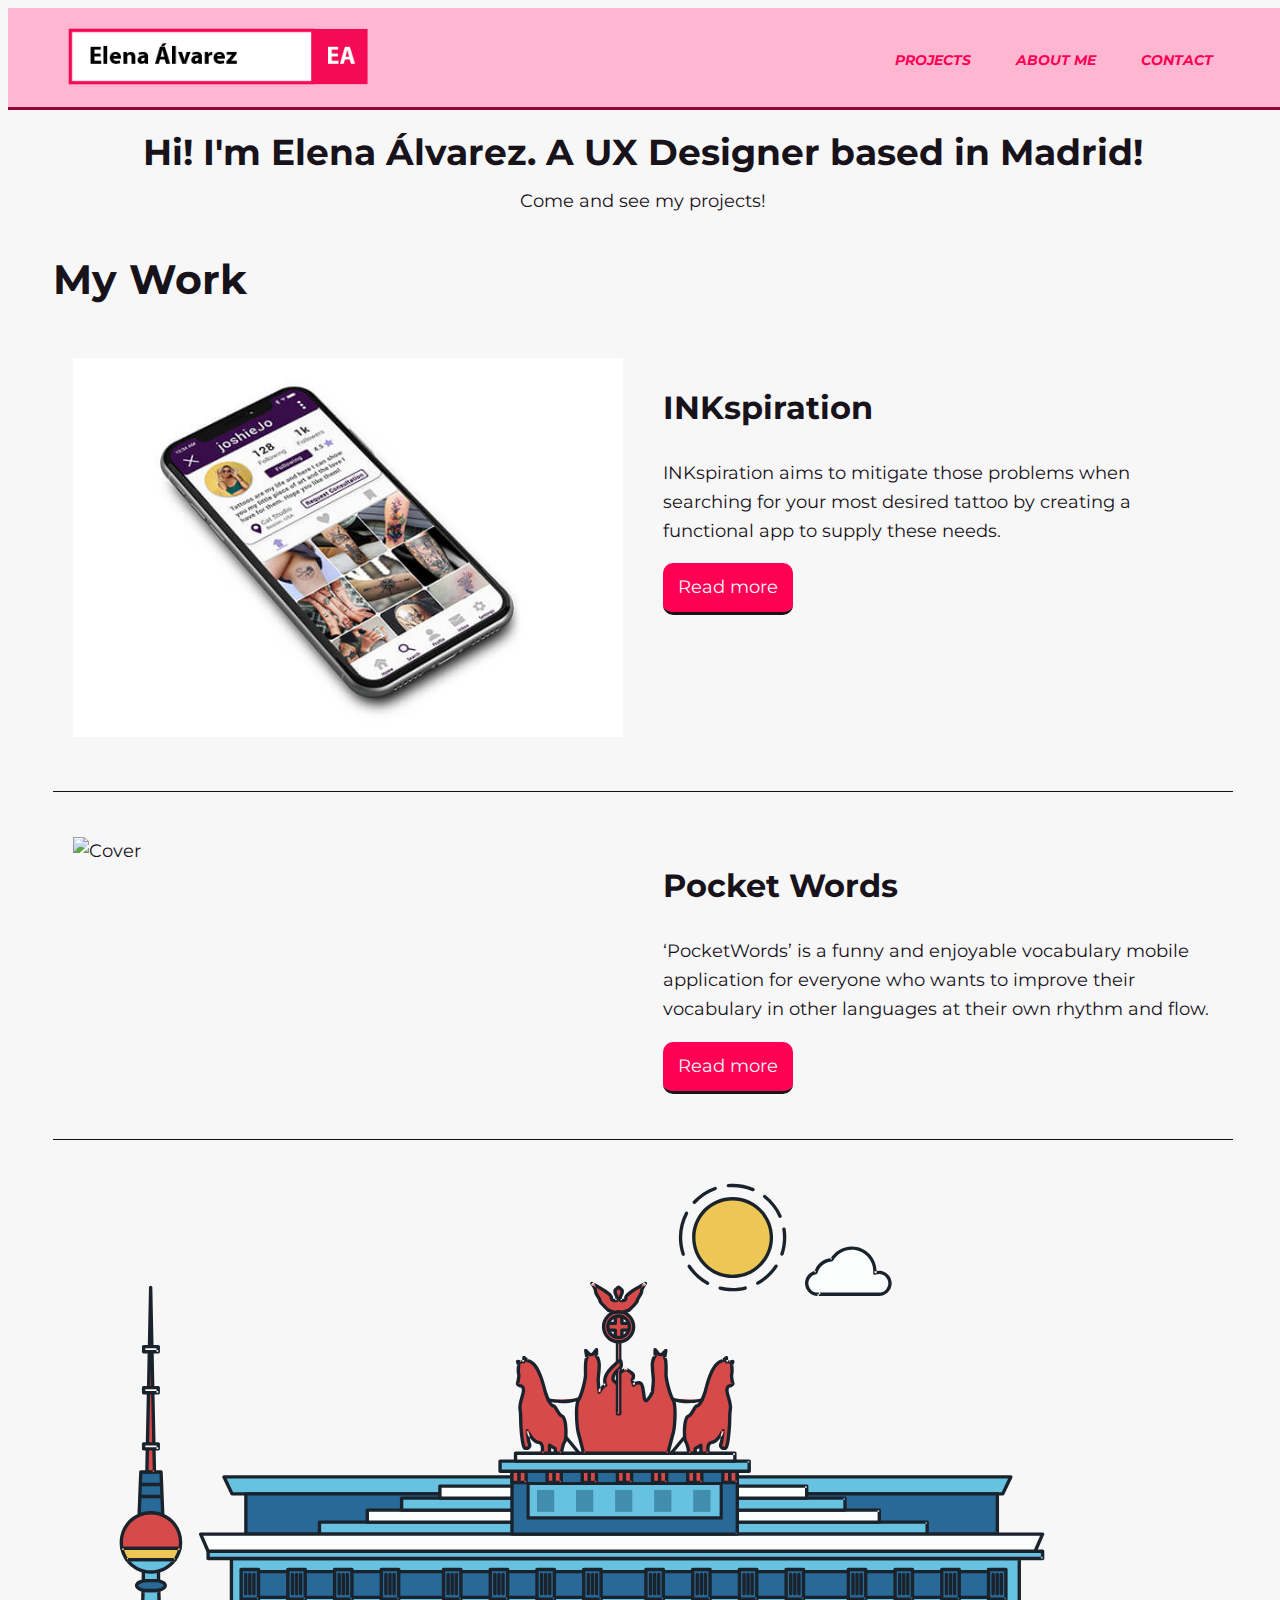
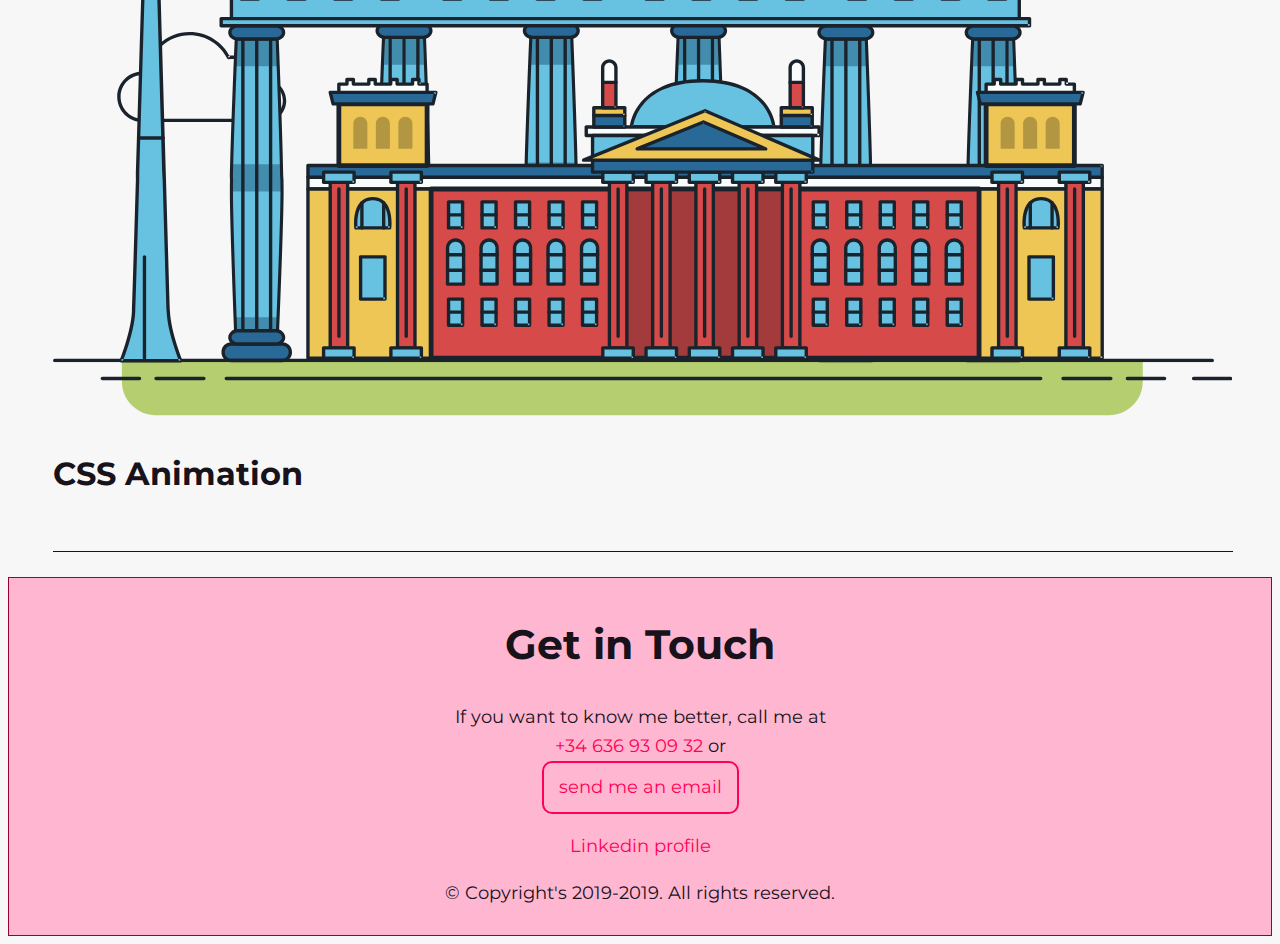
==== commit 2318342a: "CSS corrections" ====
--- a/index.html
+++ b/index.html
@@ -30,8 +30,8 @@
   <main>
     <div id="hero">
       <div class="container">
-        <h1>Hi! My name is Elena Álvarez.
-          <span>I'm a UX Designer based in Madrid!</span>
+        <h1>Hi! I'm Elena Álvarez.
+          <span>A UX Designer based in Madrid!</span>
         </h1>
         <p>
           Come and see my projects!
@@ -1022,7 +1022,7 @@
           </div>
           <div>
             <!--column 3 info-->
-            <h3>CS /   <<S Animation</h3><!-- heading for the project -->
+            <h3>CSS Animation</h3><!-- heading for the project -->
           </div>
         </div>
 
@@ -1035,7 +1035,7 @@
     <div class="container">
       <h2>Get in Touch</h2>
       <p>
-        If you want to know me better, call me at <a href="tel:+34636930932">+34 636 93 09 32</a> or <span><a href="elena.alvarez.gelaz@gmail.com" class="button contact">Send me an email</span></a>
+        If you want to know me better, call me at <span><a href="tel:+34636930932">+34 636 93 09 32</a> or </span><span><a href="elena.alvarez.gelaz@gmail.com" class="button contact">Send me an email</span></a>
       </p>
       <div>
         <a href="https://www.linkedin.com/in/elena-gelaz/"><i class="fab fa-linkedin"></i> Linkedin profile</a>
@@ -1045,7 +1045,7 @@
       </p>
     </div>
   </footer>
-
+<script src="js/script.js"></script>
 </body>
 
 </html>
--- a/css/style.css
+++ b/css/style.css
@@ -22,7 +22,6 @@
   font-weight: 400;
   line-height: 1.6;
   color: #18121b;
-  display: inline-block;
 }
 
 footer {
@@ -34,7 +33,7 @@
 }
 
 main {
-  padding-top: 150px;
+  padding-top: 115px;
 }
 
 h1, h2, h3, h4 {
@@ -43,7 +42,7 @@
 
 h1 {
   font-weight: bold;
-  font-size: 2.50em;
+  font-size: 2em;
   font-weight: 700;
 }
 
@@ -109,7 +108,6 @@
   color: #ff0055 !important;
   text-transform: lowercase;
   border: 2px solid #ff0055;
-  margin-top: 10px;
 }
 
 .container {
@@ -132,6 +130,15 @@
   display: table;
 }
 
+.about img{
+    max-width: 300px;
+    border-radius: 12px;
+}
+
+.center {
+  text-align: center;
+}
+
 img {
   width: 100%;
 }
@@ -156,12 +163,16 @@
 }
 
 #hero {
-  margin-bottom: 70px;
+  margin-bottom: 40px;
   text-align: center;
 }
 
 #hero h1 {
   margin-bottom: -5px;
+}
+
+#hero span {
+  display: inline-block;
 }
 
 #work .row {
@@ -173,11 +184,22 @@
   text-align: center;
 }
 
+#contact span {
+  display: block;
+}
 
 @keyframes color-change {
-  0% {fill: #edc655;}
-  50% {fill: #fcffad;}
-  100% {fill: #f76414;}
+  0% {
+    fill: #edc655;
+  }
+
+  50% {
+    fill: #fcffad;
+  }
+
+  100% {
+    fill: #f76414;
+  }
 }
 
 .sun {
@@ -186,12 +208,16 @@
   animation-iteration-count: infinite;
   animation-direction: alternate;
   animation-timing-function: ease-in-out
-
 }
 
 @keyframes cloud-move {
-  from {transform: translate(0,50px);}
-  to {transform: translate(200px,50px);}
+  from {
+    transform: translate(0, 50px);
+  }
+
+  to {
+    transform: translate(200px, 50px);
+  }
 }
 
 .cloud-front {
@@ -203,8 +229,13 @@
 }
 
 @keyframes cloud-move-reverse {
-  from {transform: translate(446px,48px);}
-  to {transform: translate(100px, 48px);}
+  from {
+    transform: translate(446px, 48px);
+  }
+
+  to {
+    transform: translate(100px, 48px);
+  }
 }
 
 .cloud-back {
@@ -240,14 +271,6 @@
     font-size: 15px;
   }
 
-  #hero span {
-    display: block;
-  }
-
-  #contact span {
-    display: block;
-  }
-
   #about-page h3 {
     margin-top: 0px;
   }
@@ -292,12 +315,9 @@
     margin-left: auto;
     margin-right: auto;
   }
-
 }
 
 /* ==============================
 X-large devices (1440px or larger)
 ================================= */
-@media only screen and (min-width: 1440px) {
-
-}
+@media only screen and (min-width: 1440px) {}
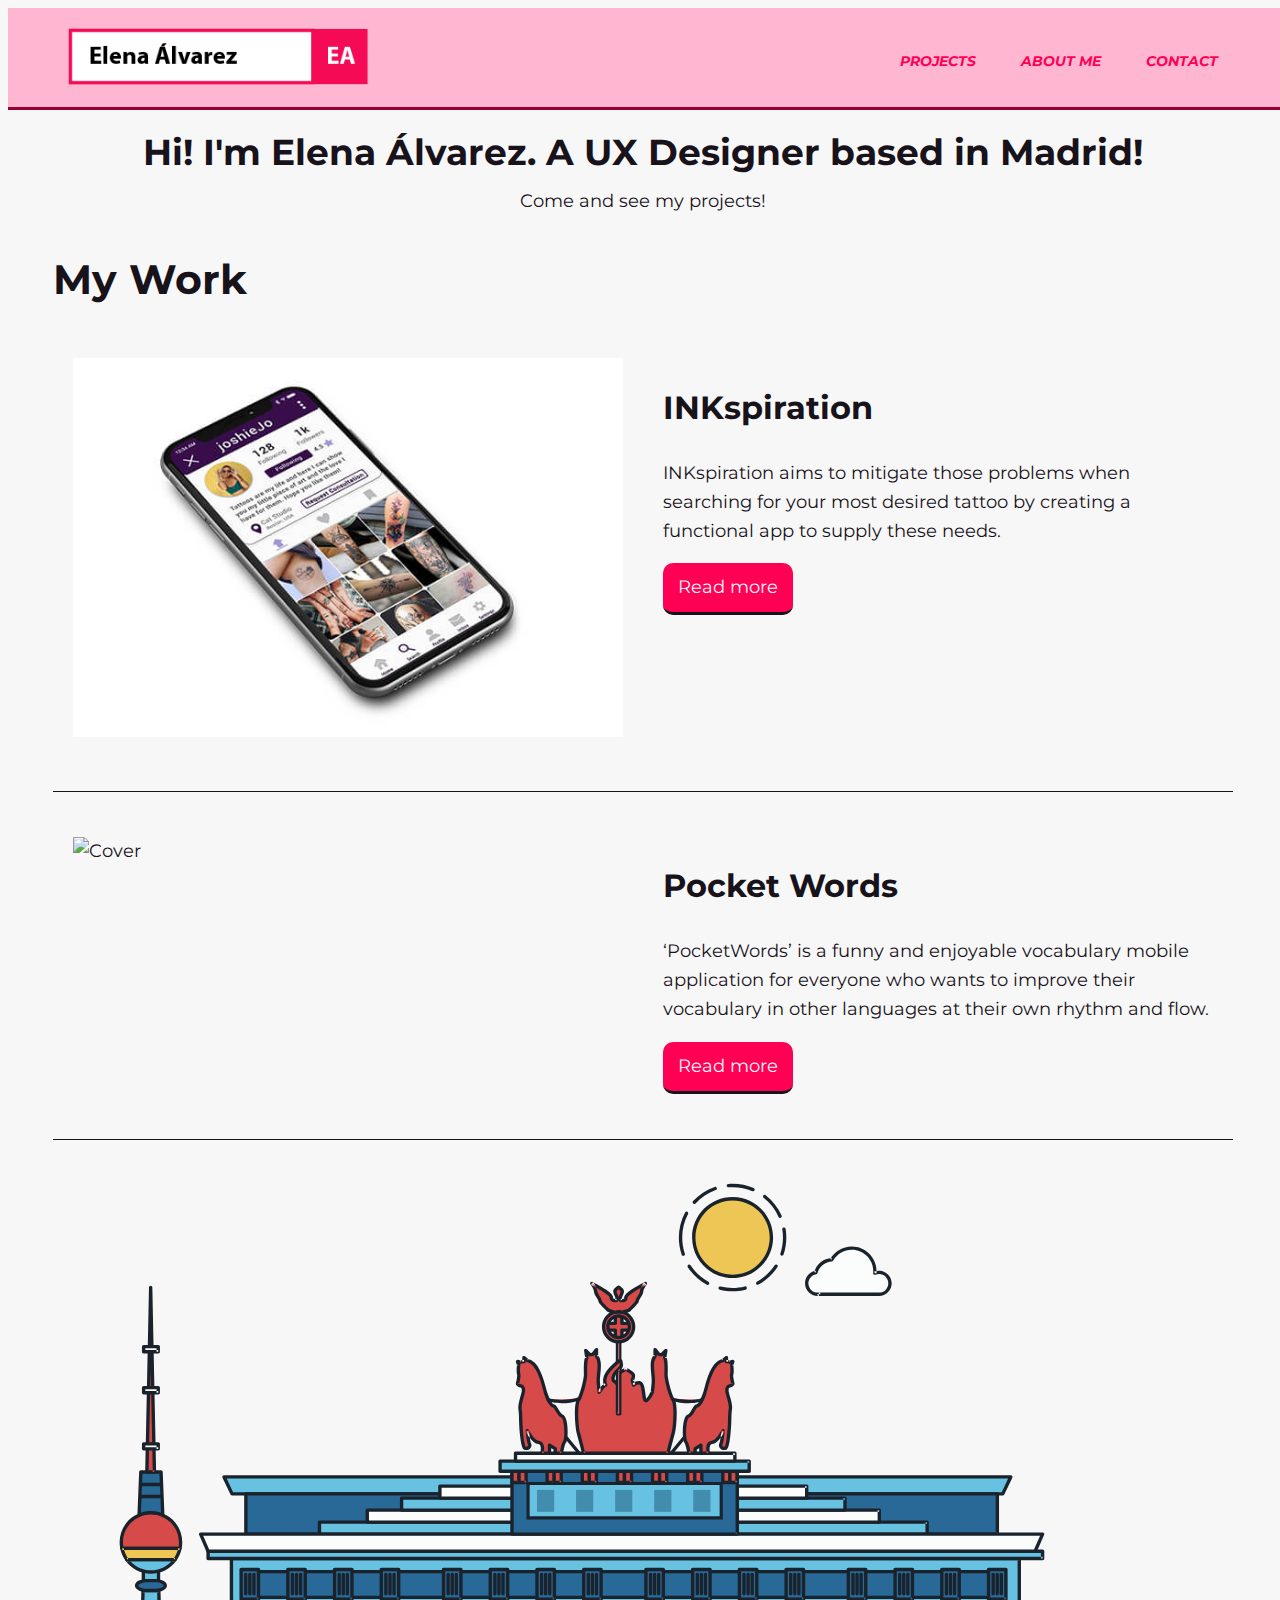
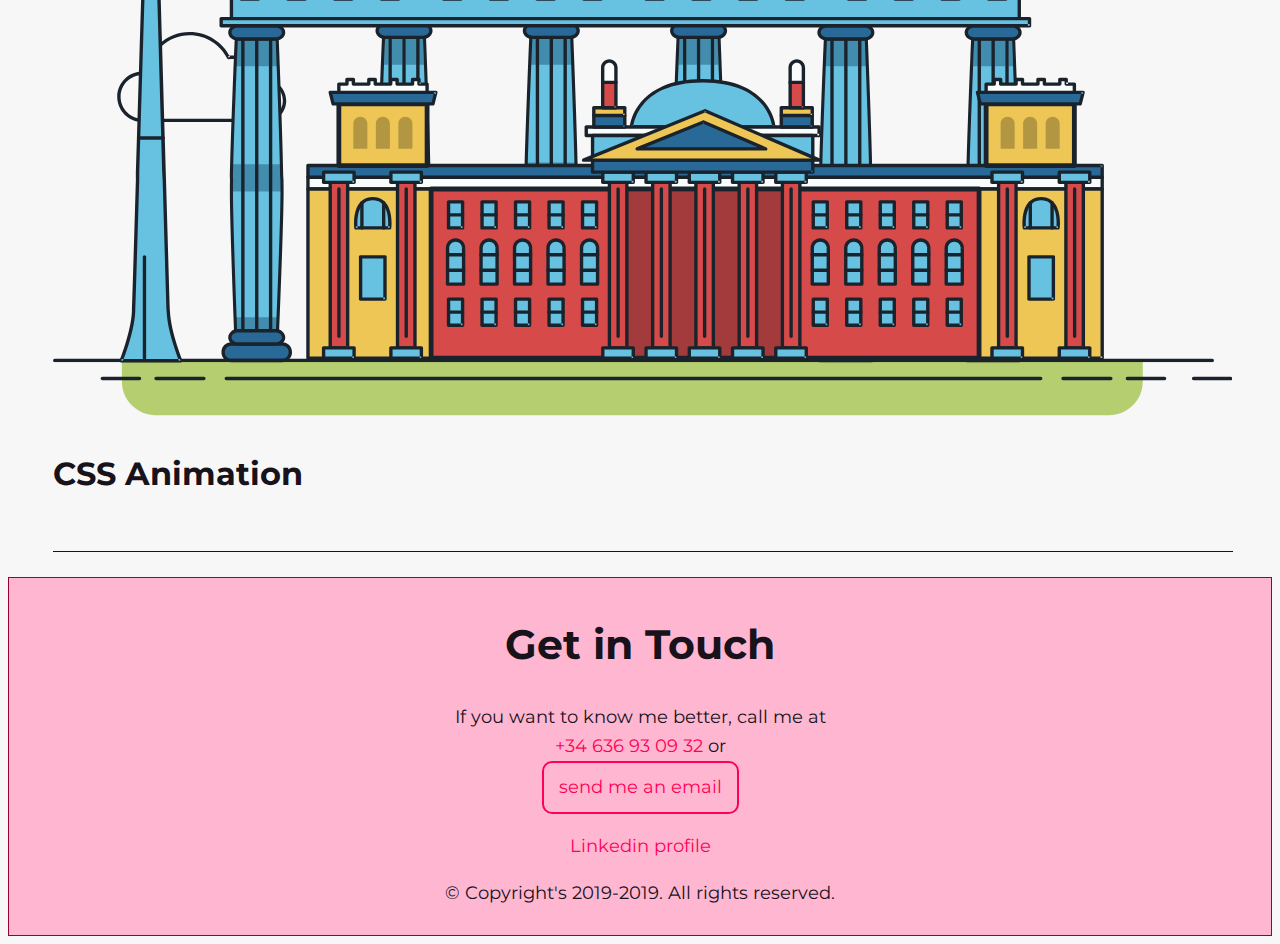
==== commit 918fc644: "JQuery" ====
--- a/index.html
+++ b/index.html
@@ -16,14 +16,17 @@
   <header>
     <div class="container">
       <!--<img src="img/logo.png" alt="ElenaAlvarez" class="logo">-->
-      <a href="index.html"><img src="img/logo.png" alt="ElenaAlvarez" class="logo"></a>
-      <nav>
-        <ul class="Navigation">
-          <li><a href="index.html">Projects</a></li>
-          <li><a href="about.html">About me</a></li>
-          <li><a href="#contact">Contact</a></li>
-        </ul>
-      </nav>
+      <div class="navtoggle" id="myNavtoggle">
+        <a href="index.html"><img src="img/logo.png" alt="ElenaAlvarez" class="logo"></a>
+        <nav>
+          <ul class="Navigation">
+            <li><a href="index.html">Projects</a></li>
+            <li><a href="about.html">About me</a></li>
+            <li><a href="#contact">Contact</a></li>
+            <li><a href="javascript:void(0);" class="icon" onclick="menuToggle()"><i class="fas fa-bars"></i></a></li>
+          </ul>
+        </nav>
+      </div>
     </div>
   </header>
 
@@ -1045,7 +1048,8 @@
       </p>
     </div>
   </footer>
-<script src="js/script.js"></script>
+  <script src="https://code.jquery.com/jquery-3.3.1.min.js" integrity="sha256-FgpCb/KJQlLNfOu91ta32o/NMZxltwRo8QtmkMRdAu8=" crossorigin="anonymous"></script>
+  <script src="js/script.js"></script>
 </body>
 
 </html>
--- a/css/style.css
+++ b/css/style.css
@@ -5,7 +5,6 @@
 header {
   background-color: #ffb7d1;
   width: 100%;
-  text-align: center;
   padding: 10px 0px;
   border-bottom: 3px solid #990033;
   position: fixed;
@@ -33,7 +32,7 @@
 }
 
 main {
-  padding-top: 115px;
+  padding-top: 56px;
 }
 
 h1, h2, h3, h4 {
@@ -121,7 +120,7 @@
 }
 
 .logo {
-  max-width: 200px;
+  max-width: 150px;
 }
 
 .row::after {
@@ -130,9 +129,9 @@
   display: table;
 }
 
-.about img{
-    max-width: 300px;
-    border-radius: 12px;
+.about img {
+  max-width: 300px;
+  border-radius: 12px;
 }
 
 .center {
@@ -146,11 +145,10 @@
 nav>ul {
   list-style-type: none;
   padding: 0;
-  margin: 5px;
+  margin: 0px;
 }
 
 nav>ul>li {
-  display: inline-block;
   font-style: italic;
 }
 
@@ -160,6 +158,40 @@
   text-transform: uppercase;
   text-align: center;
   font-weight: 700;
+}
+
+.navtoggle, .navtoggle.responsive {
+  position: relative;
+}
+
+.navtoggle li:not(:last-child) {
+  display: none;
+}
+
+.navtoggle li .icon {
+  padding-right: 0;
+  position: absolute;
+  right: 0;
+  top: 2px;
+  font-size: 20px;
+}
+
+.navtoggle.responsive li {
+  display: block;
+}
+
+.navtoggle.responsive nav {
+  padding: 15px 0 0;
+}
+
+/.navtoggle.responsive li {
+  display: block;
+  padding: 5px 0;
+  border-top: 1px solid rgba(255, 127, 80, 0.5);
+}
+
+.navtoggle.responsive li:last-child {
+  padding: 0 0 10px;
 }
 
 #hero {
@@ -265,6 +297,11 @@
     width: auto;
     float: right;
     margin-top: 12px;
+    margin: 1em 0;
+  }
+
+  nav>ul>li {
+    display: inline-block;
   }
 
   body {
@@ -281,6 +318,14 @@
 
   .col-md-6 {
     width: 50%;
+  }
+
+  .navtoggle li:not(:last-child) {
+    display: inline-block;
+  }
+
+  .navtoggle li:last-child {
+    display: none;
   }
 
   [class*="col-"] {
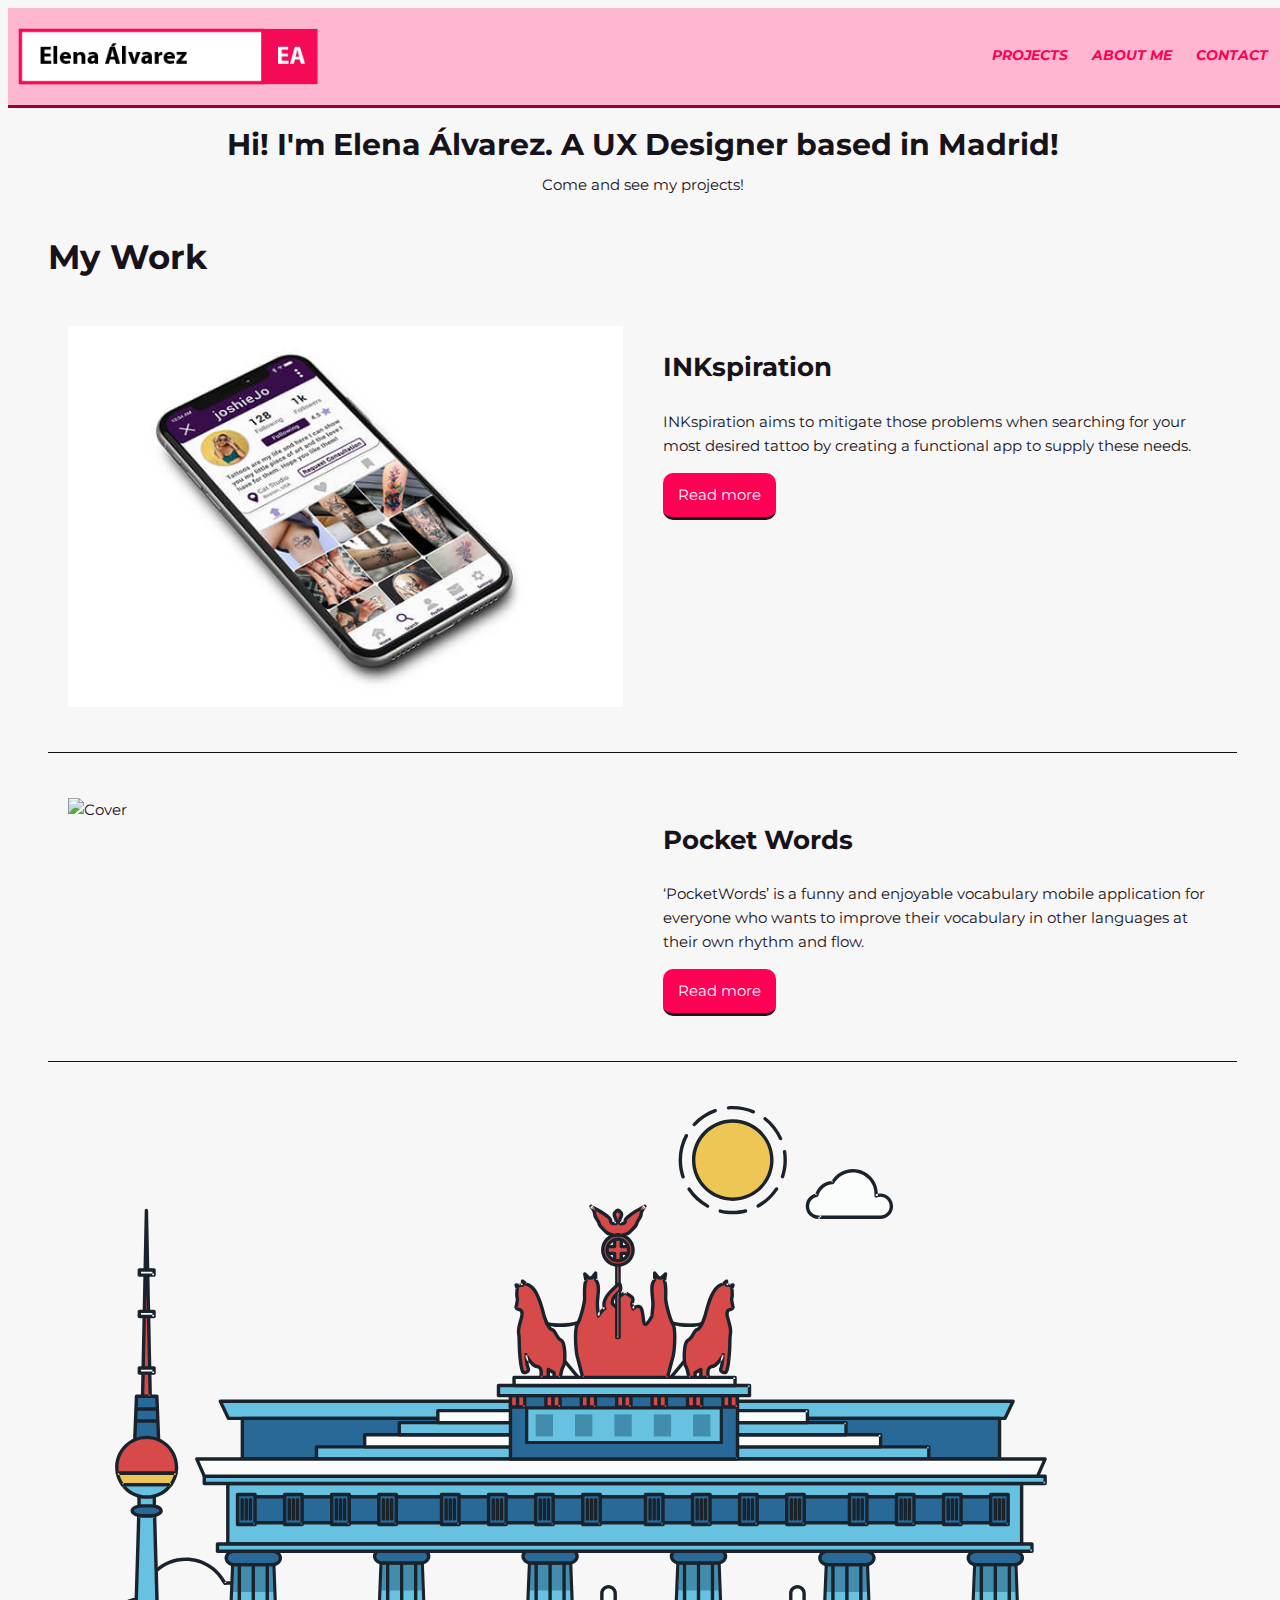
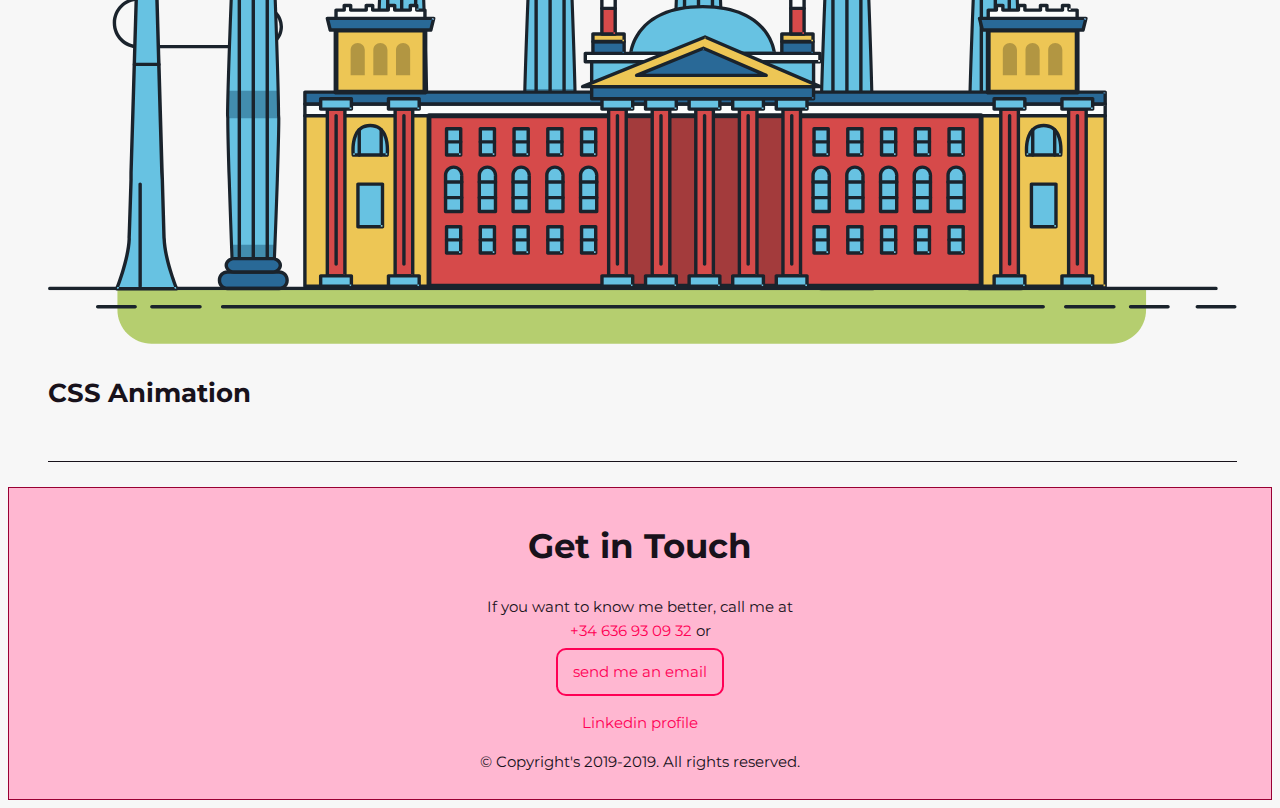
==== commit aef54400: "." ====
--- a/index.html
+++ b/index.html
@@ -82,7 +82,6 @@
         <div class="row">
           <div>
             <!--column 3-->
-            <picture>
               <svg xmlns="http://www.w3.org/2000/svg" class="berlin-illustration" viewBox="0 0 700 505" xmlns:xlink="http://www.w3.org/1999/xlink">
                 <defs>
                   <polygon id="a" points=".06 231.917 .06 .929 688.717 .929 688.717 231.917" />
@@ -1021,7 +1020,7 @@
                     d="M55.253 470.489L55.253 410.403C55.253 409.85 54.805 409.403 54.253 409.403 53.701 409.403 53.253 409.85 53.253 410.403L53.253 470.489C53.253 471.041 53.701 471.489 54.253 471.489 54.805 471.489 55.253 471.041 55.253 470.489M50.889 340.95L65.312 340.95C65.865 340.95 66.312 340.502 66.312 339.95 66.312 339.397 65.865 338.95 65.312 338.95L50.889 338.95C50.336 338.95 49.889 339.397 49.889 339.95 49.889 340.502 50.336 340.95 50.889 340.95" />
                 </g>
               </svg>
-            </picture>
+
           </div>
           <div>
             <!--column 3 info-->
@@ -1038,7 +1037,7 @@
     <div class="container">
       <h2>Get in Touch</h2>
       <p>
-        If you want to know me better, call me at <span><a href="tel:+34636930932">+34 636 93 09 32</a> or </span><span><a href="elena.alvarez.gelaz@gmail.com" class="button contact">Send me an email</span></a>
+        If you want to know me better, call me at <span><a href="tel:+34636930932">+34 636 93 09 32</a> or </span><span><a href="elena.alvarez.gelaz@gmail.com" class="button contact">Send me an email</a></span>
       </p>
       <div>
         <a href="https://www.linkedin.com/in/elena-gelaz/"><i class="fab fa-linkedin"></i> Linkedin profile</a>
--- a/css/style.css
+++ b/css/style.css
@@ -8,6 +8,7 @@
   padding: 10px 0px;
   border-bottom: 3px solid #990033;
   position: fixed;
+
 }
 
 * {
@@ -107,6 +108,7 @@
   color: #ff0055 !important;
   text-transform: lowercase;
   border: 2px solid #ff0055;
+  margin-top: 5px;
 }
 
 .container {
@@ -140,6 +142,9 @@
 
 img {
   width: 100%;
+  display: block;
+  margin-left: auto;
+  margin-right: auto;
 }
 
 nav>ul {
@@ -181,16 +186,15 @@
 }
 
 .navtoggle.responsive nav {
-  padding: 15px 0 0;
-}
-
-/.navtoggle.responsive li {
+  padding: 24px 0 0;
+}
+.navtoggle.responsive li  {
   display: block;
-  padding: 5px 0;
-  border-top: 1px solid rgba(255, 127, 80, 0.5);
-}
-
-.navtoggle.responsive li:last-child {
+  padding: 10px 0;
+  border-top: 1px solid rgba(255,0,85,1);
+}
+
+.navtoggle.responsive li:last-child  {
   padding: 0 0 10px;
 }
 
@@ -308,12 +312,21 @@
     font-size: 15px;
   }
 
+  img {
+    width: 100%;
+    max-width: 750px;
+    display: block;
+    margin-left: auto;
+    margin-right: auto;
+  }
+
   #about-page h3 {
     margin-top: 0px;
   }
 
   .logo {
     max-width: 300px;
+    display: inline;
   }
 
   .col-md-6 {
@@ -336,7 +349,7 @@
 
 /* ==============================
 Large devices (1024px or larger)
-================================= */
+================================= *//*
 @media only screen and (min-width: 1024px) {
   header {
     text-align: unset;
@@ -352,7 +365,7 @@
   }
 
   .col-lg-7 {
-    width: 58.33%%;
+    width: 58.33%;
   }
 
   .container {
@@ -361,8 +374,4 @@
     margin-right: auto;
   }
 }
-
-/* ==============================
-X-large devices (1440px or larger)
-================================= */
-@media only screen and (min-width: 1440px) {}
+*/
